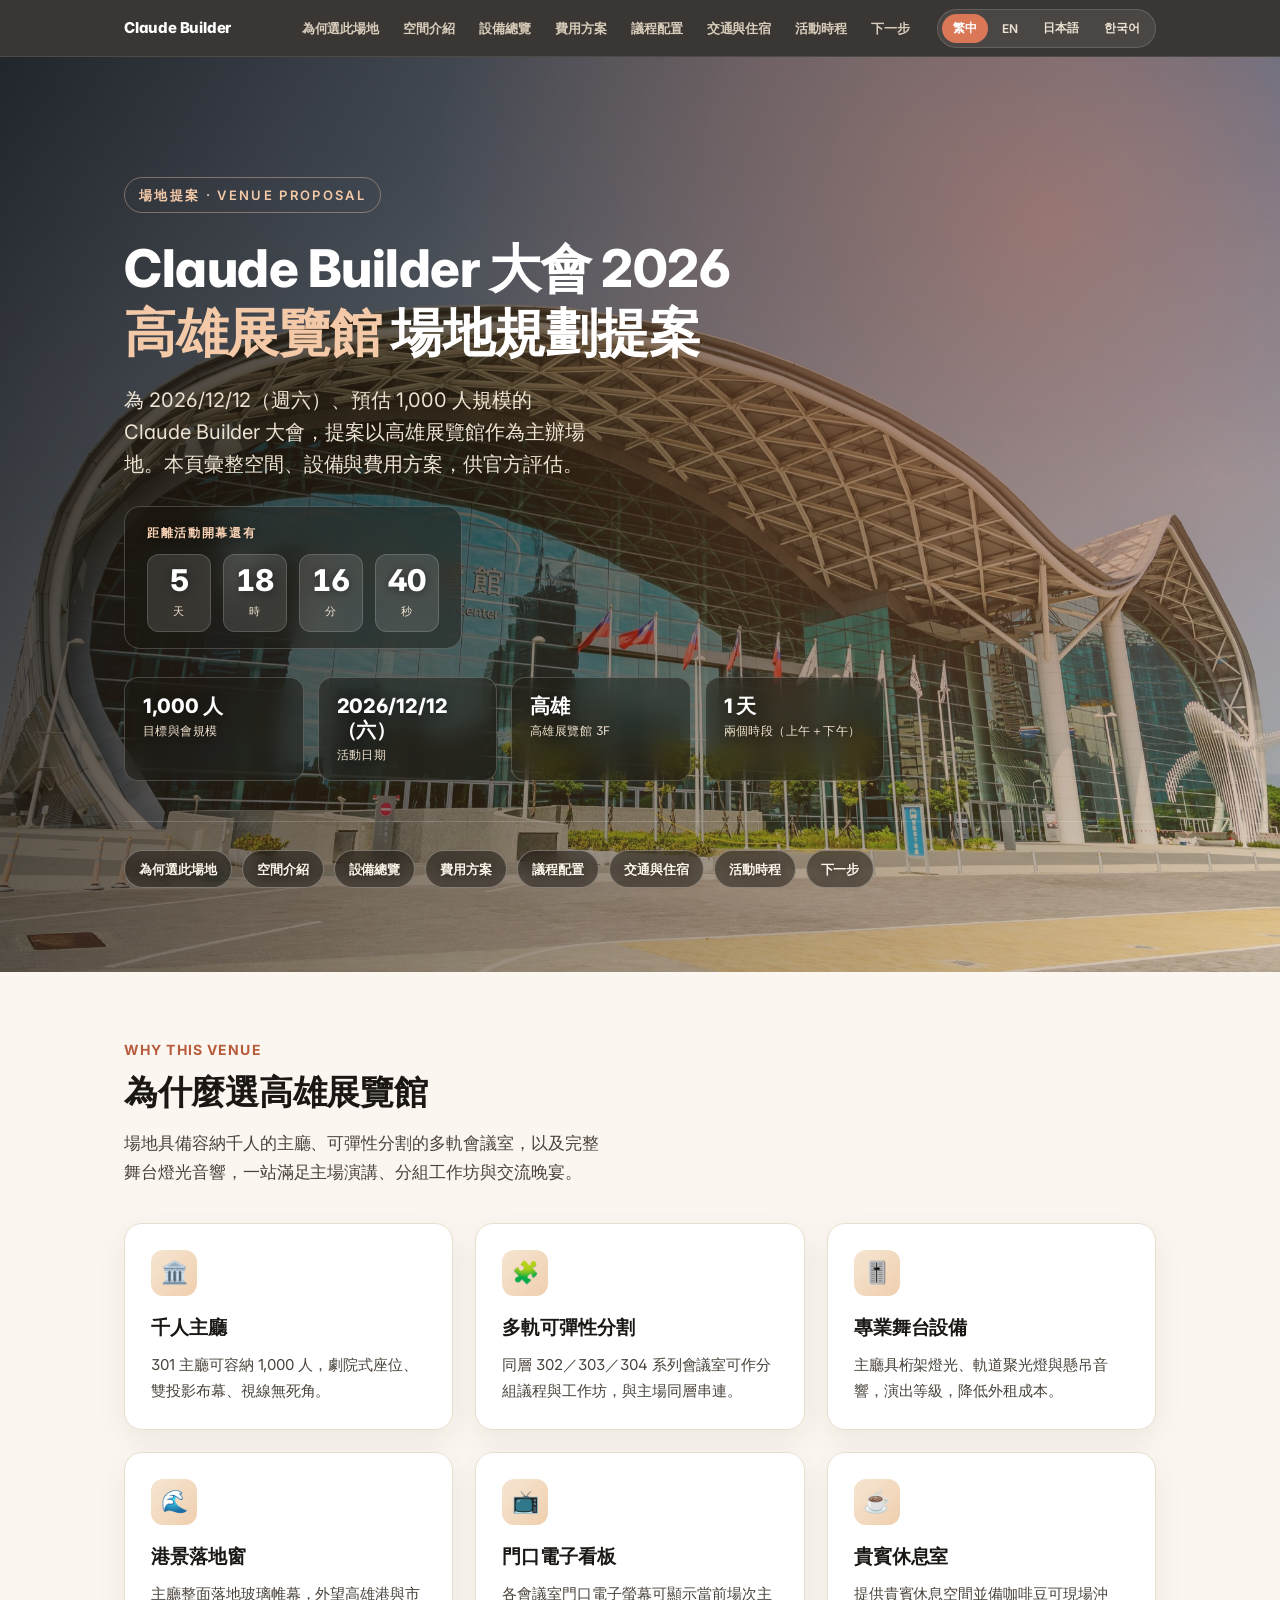
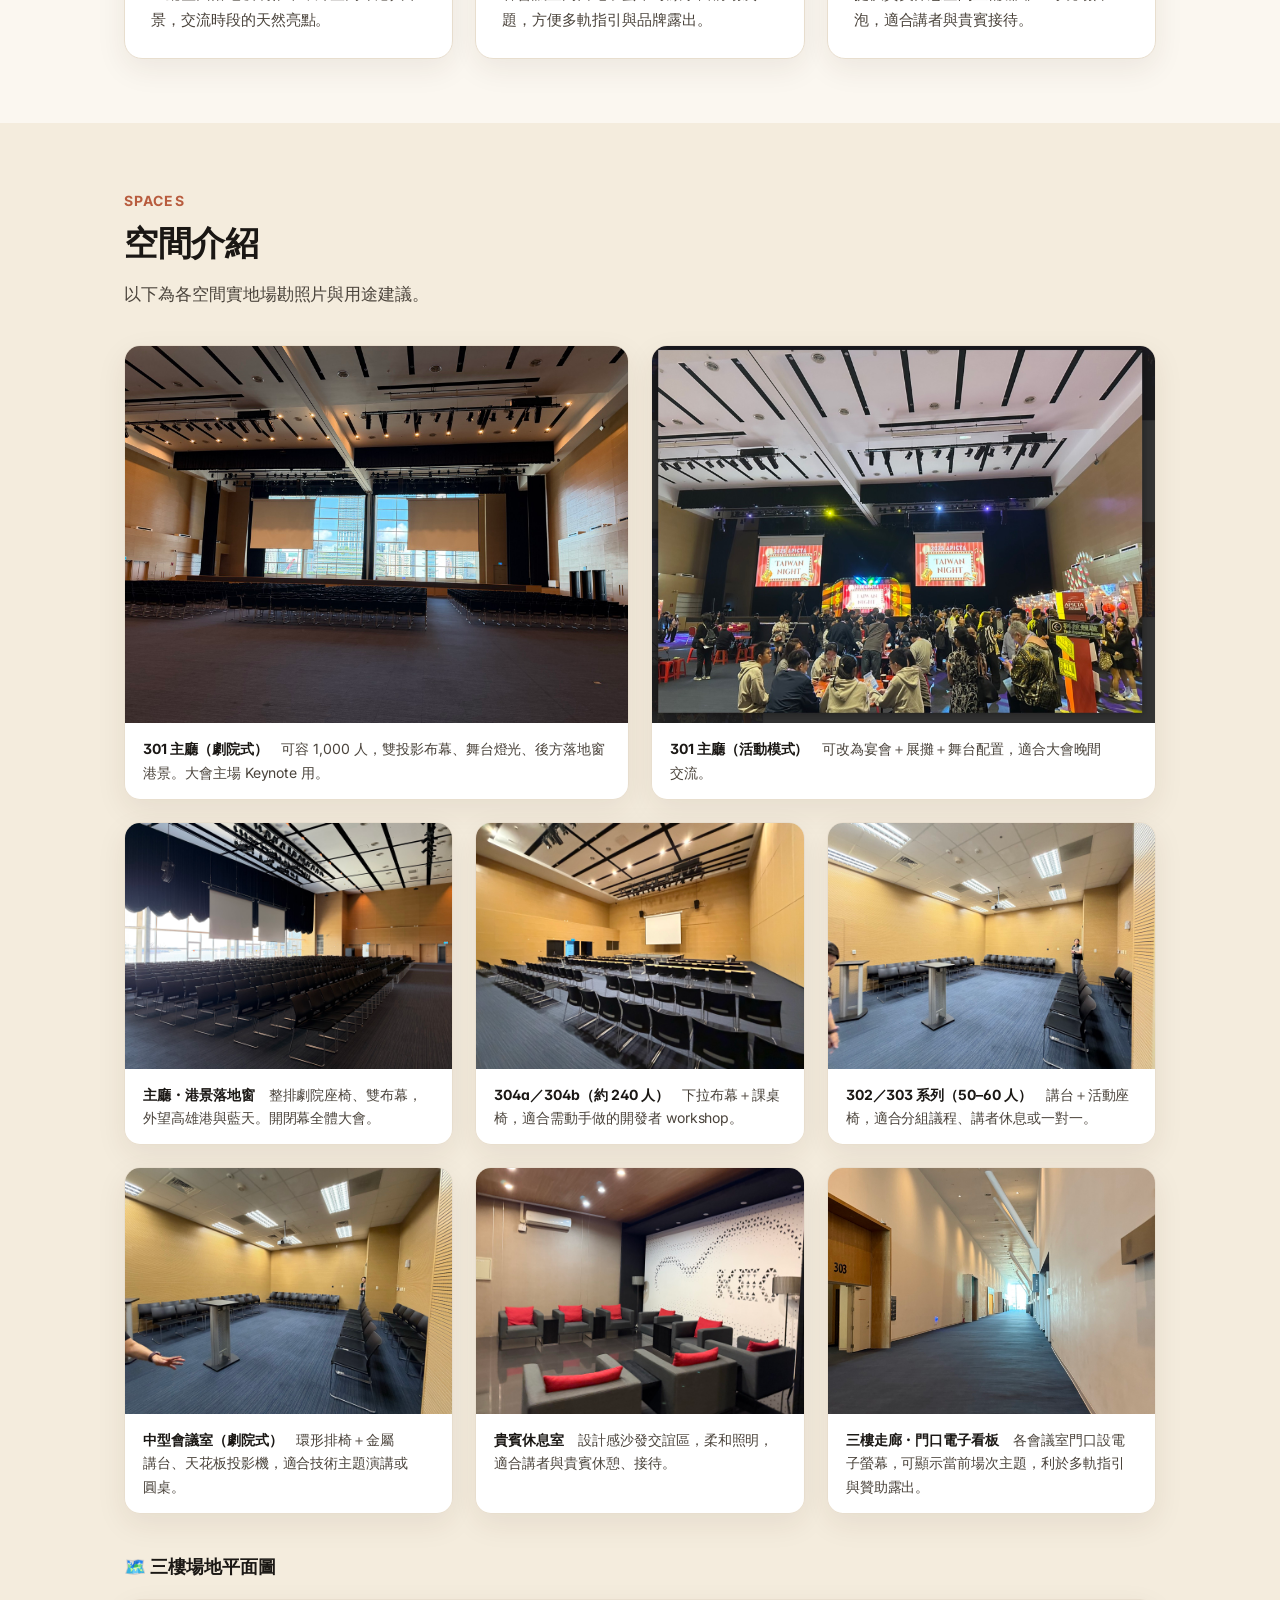
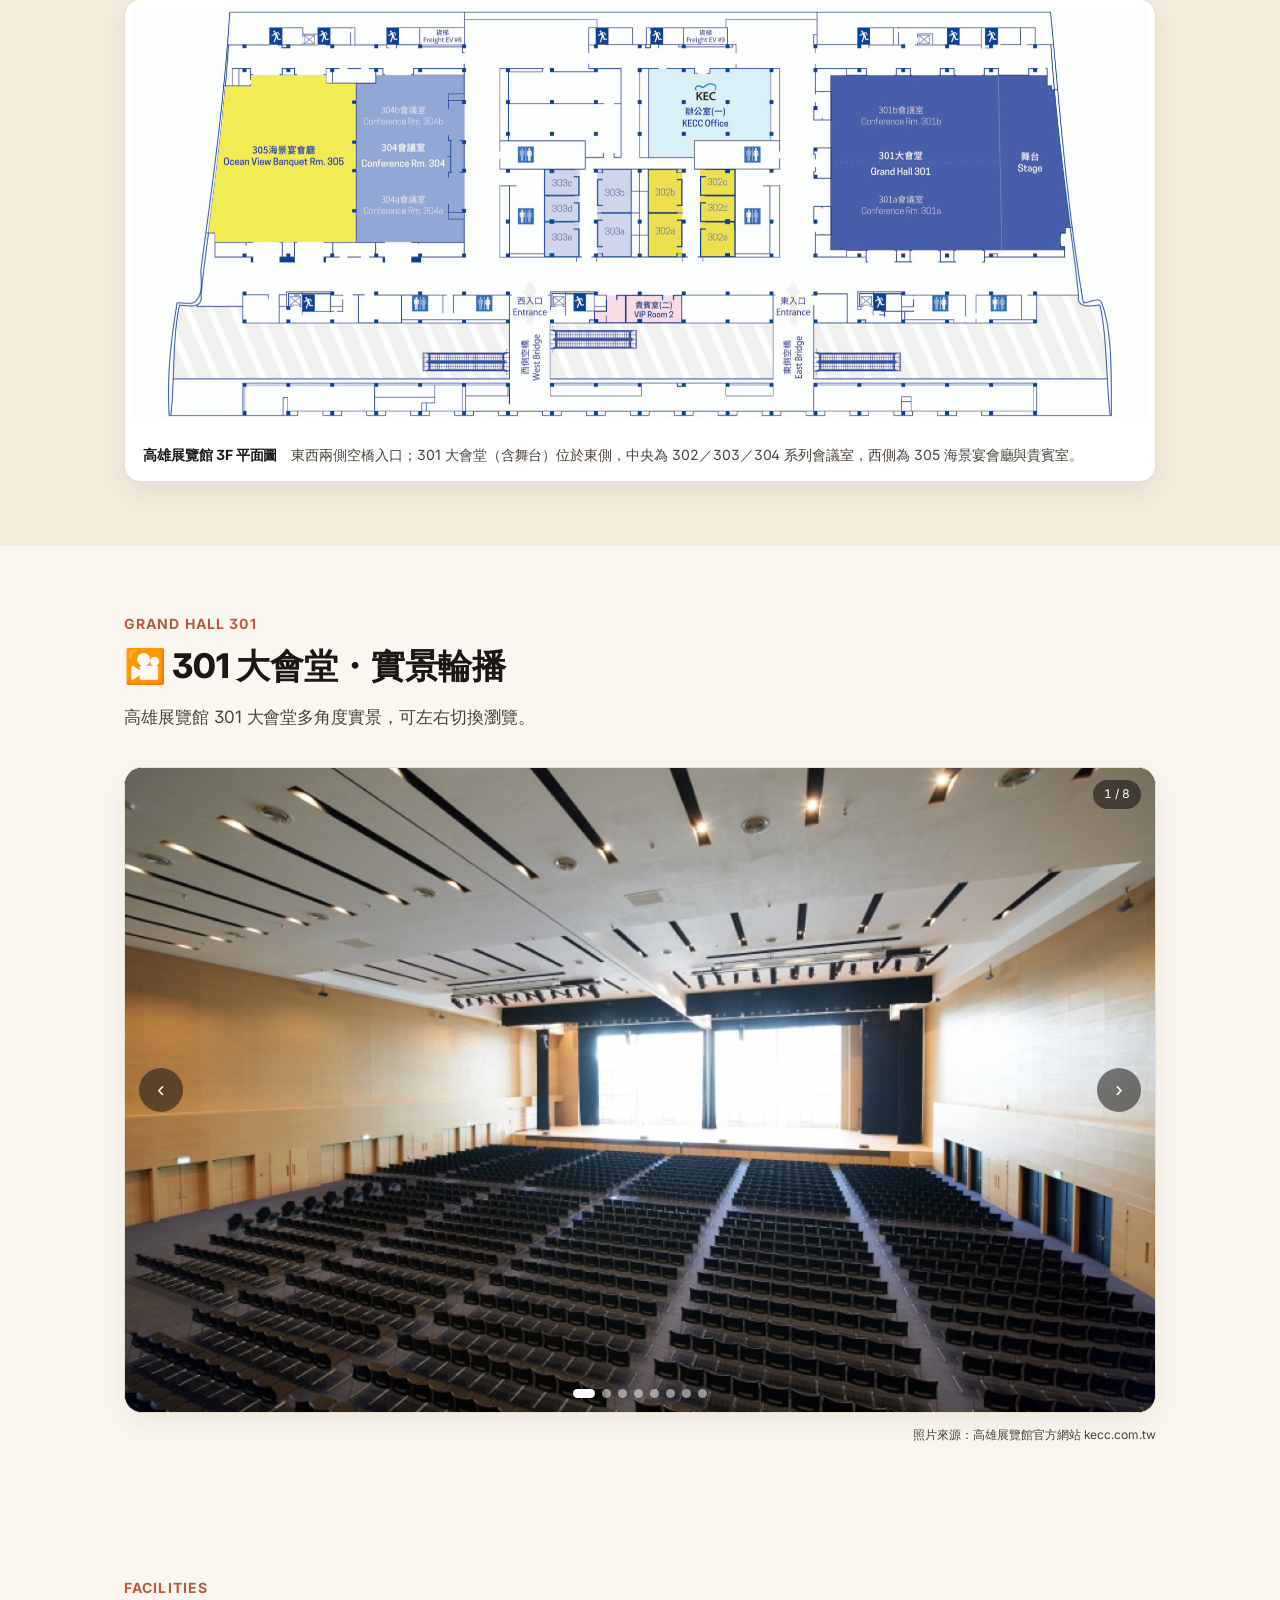
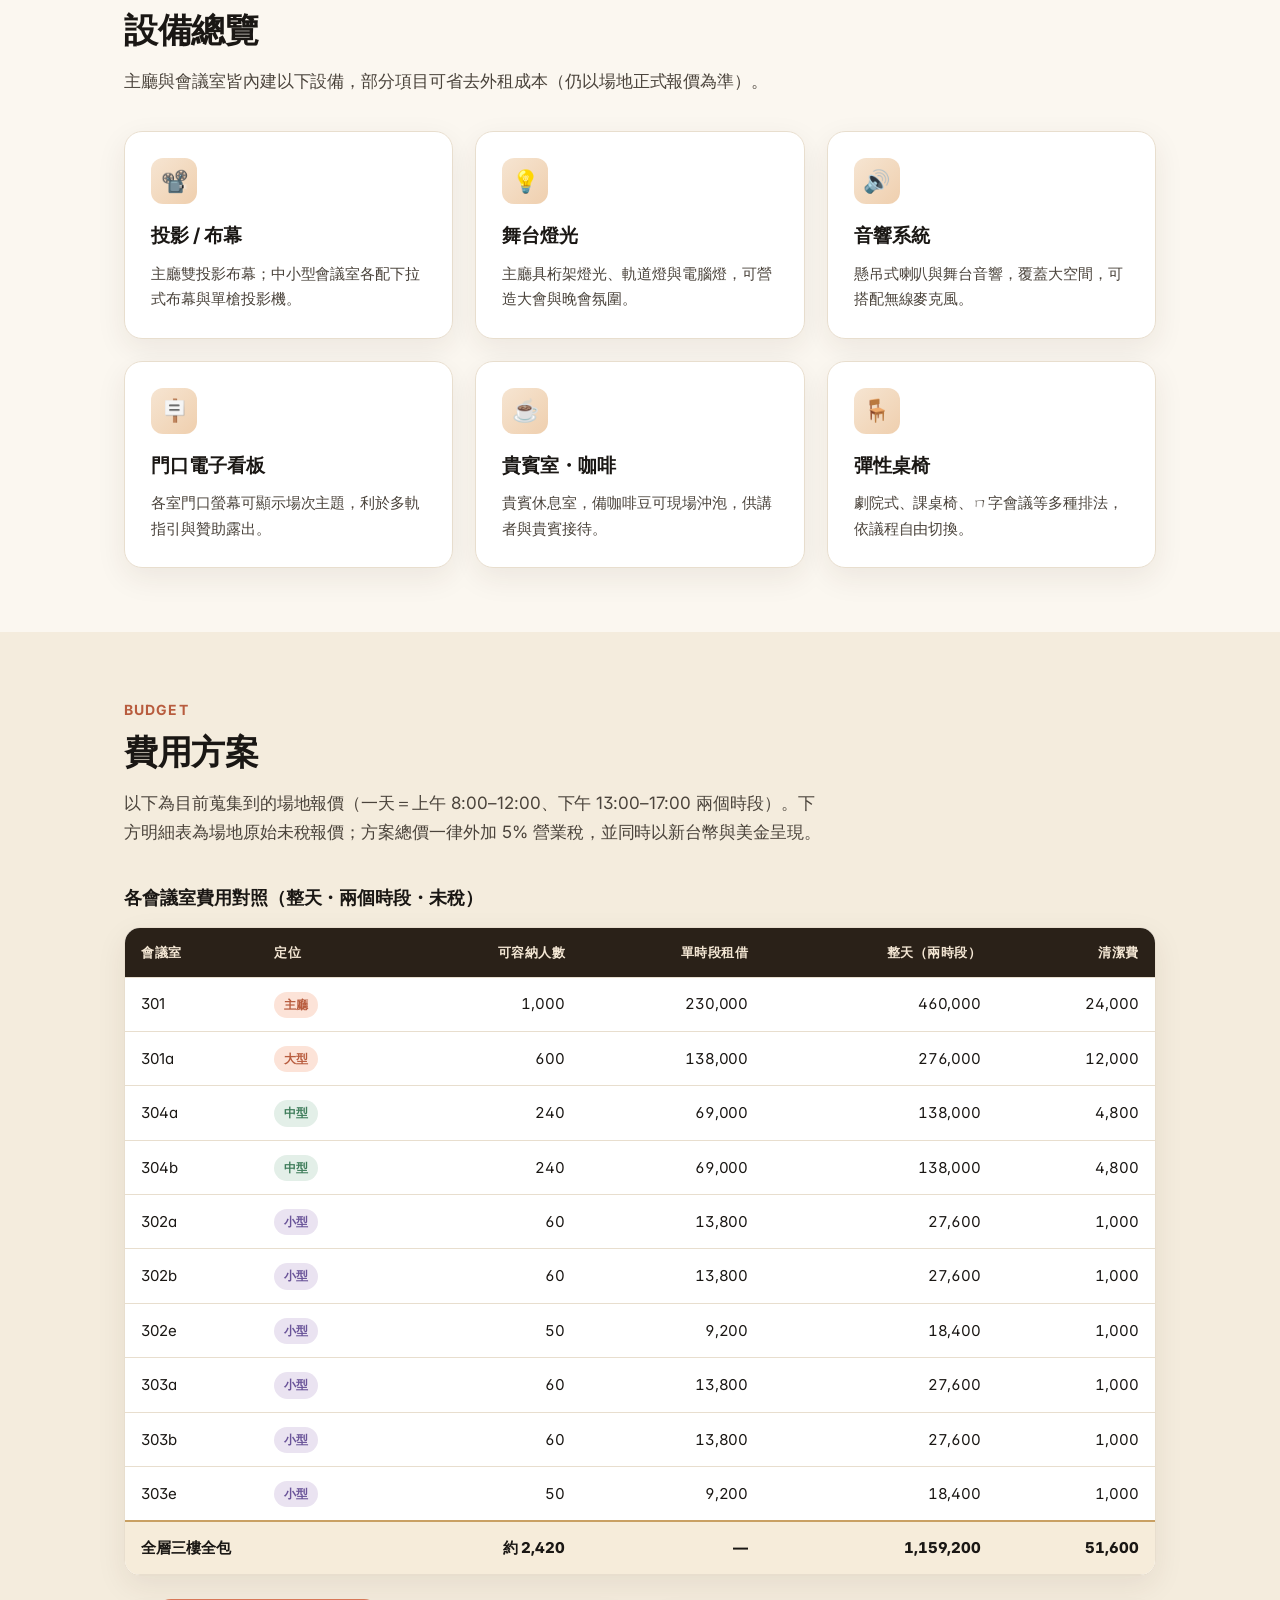
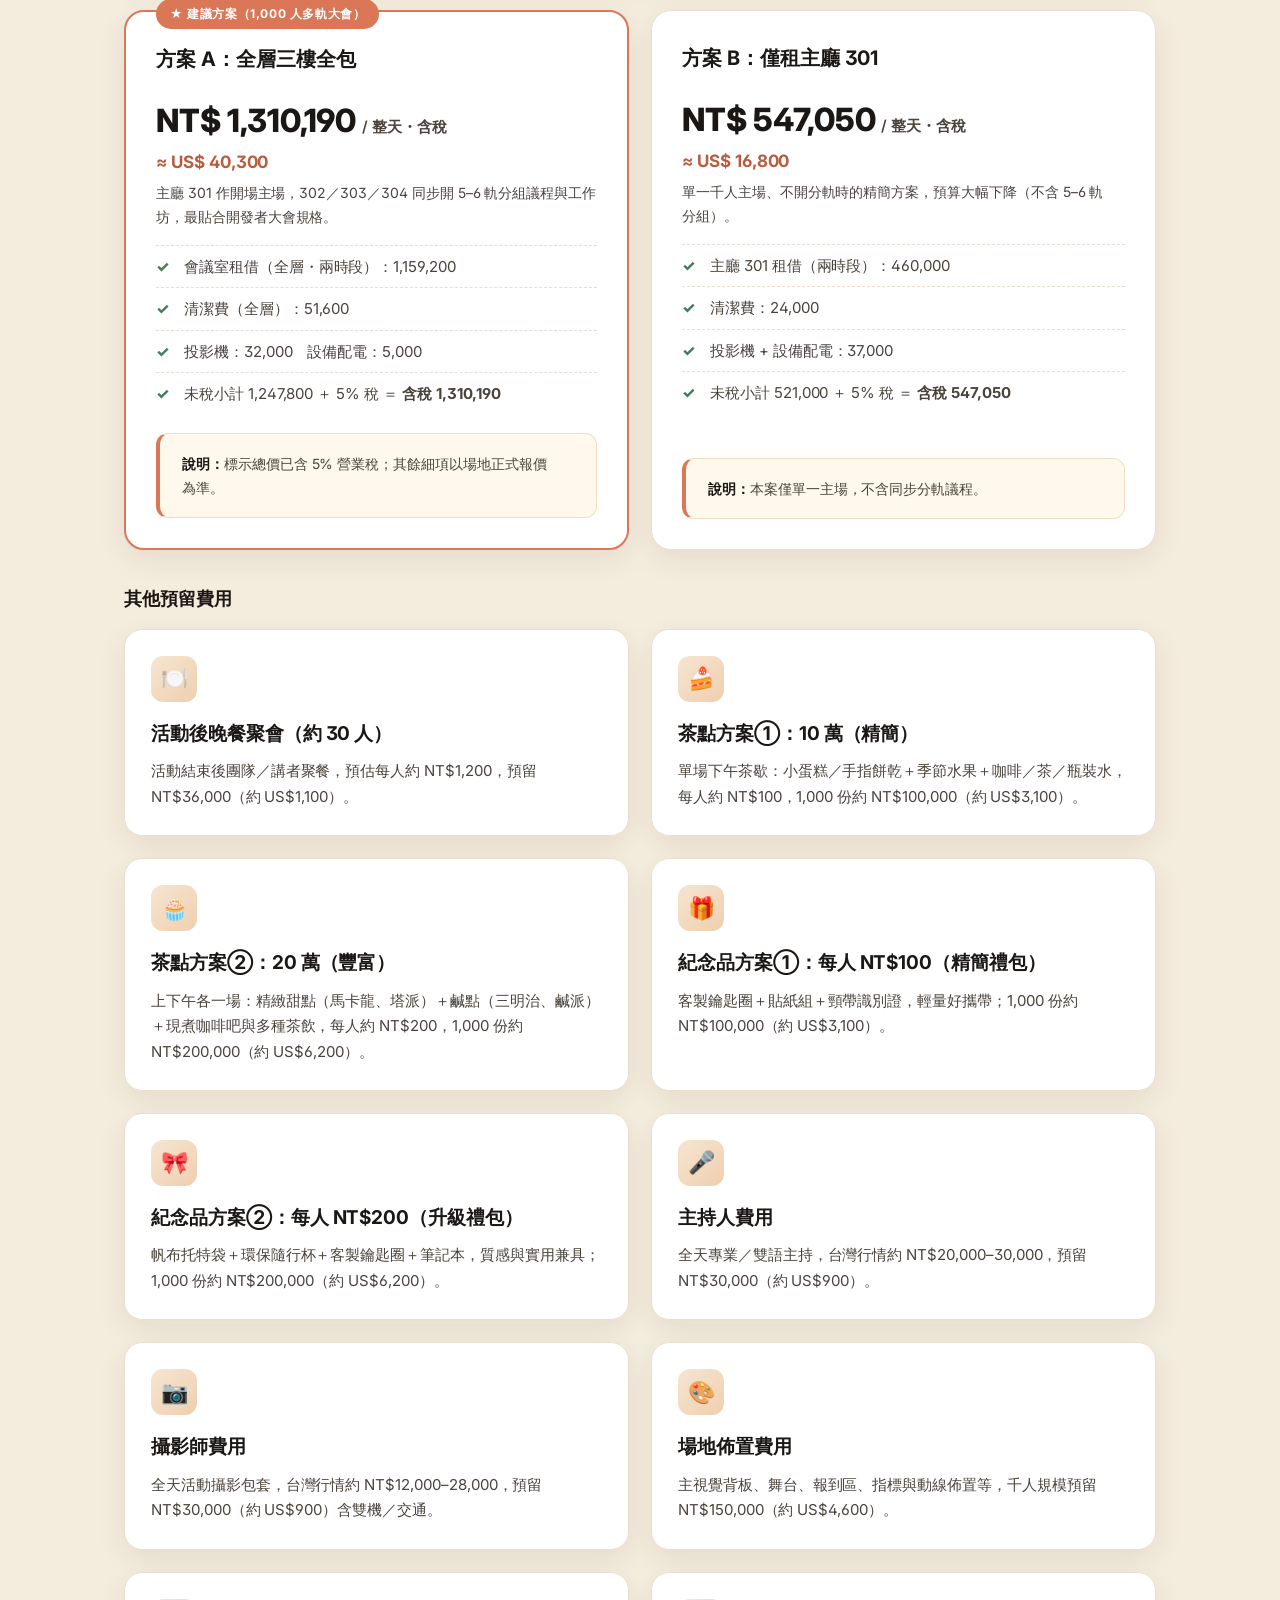
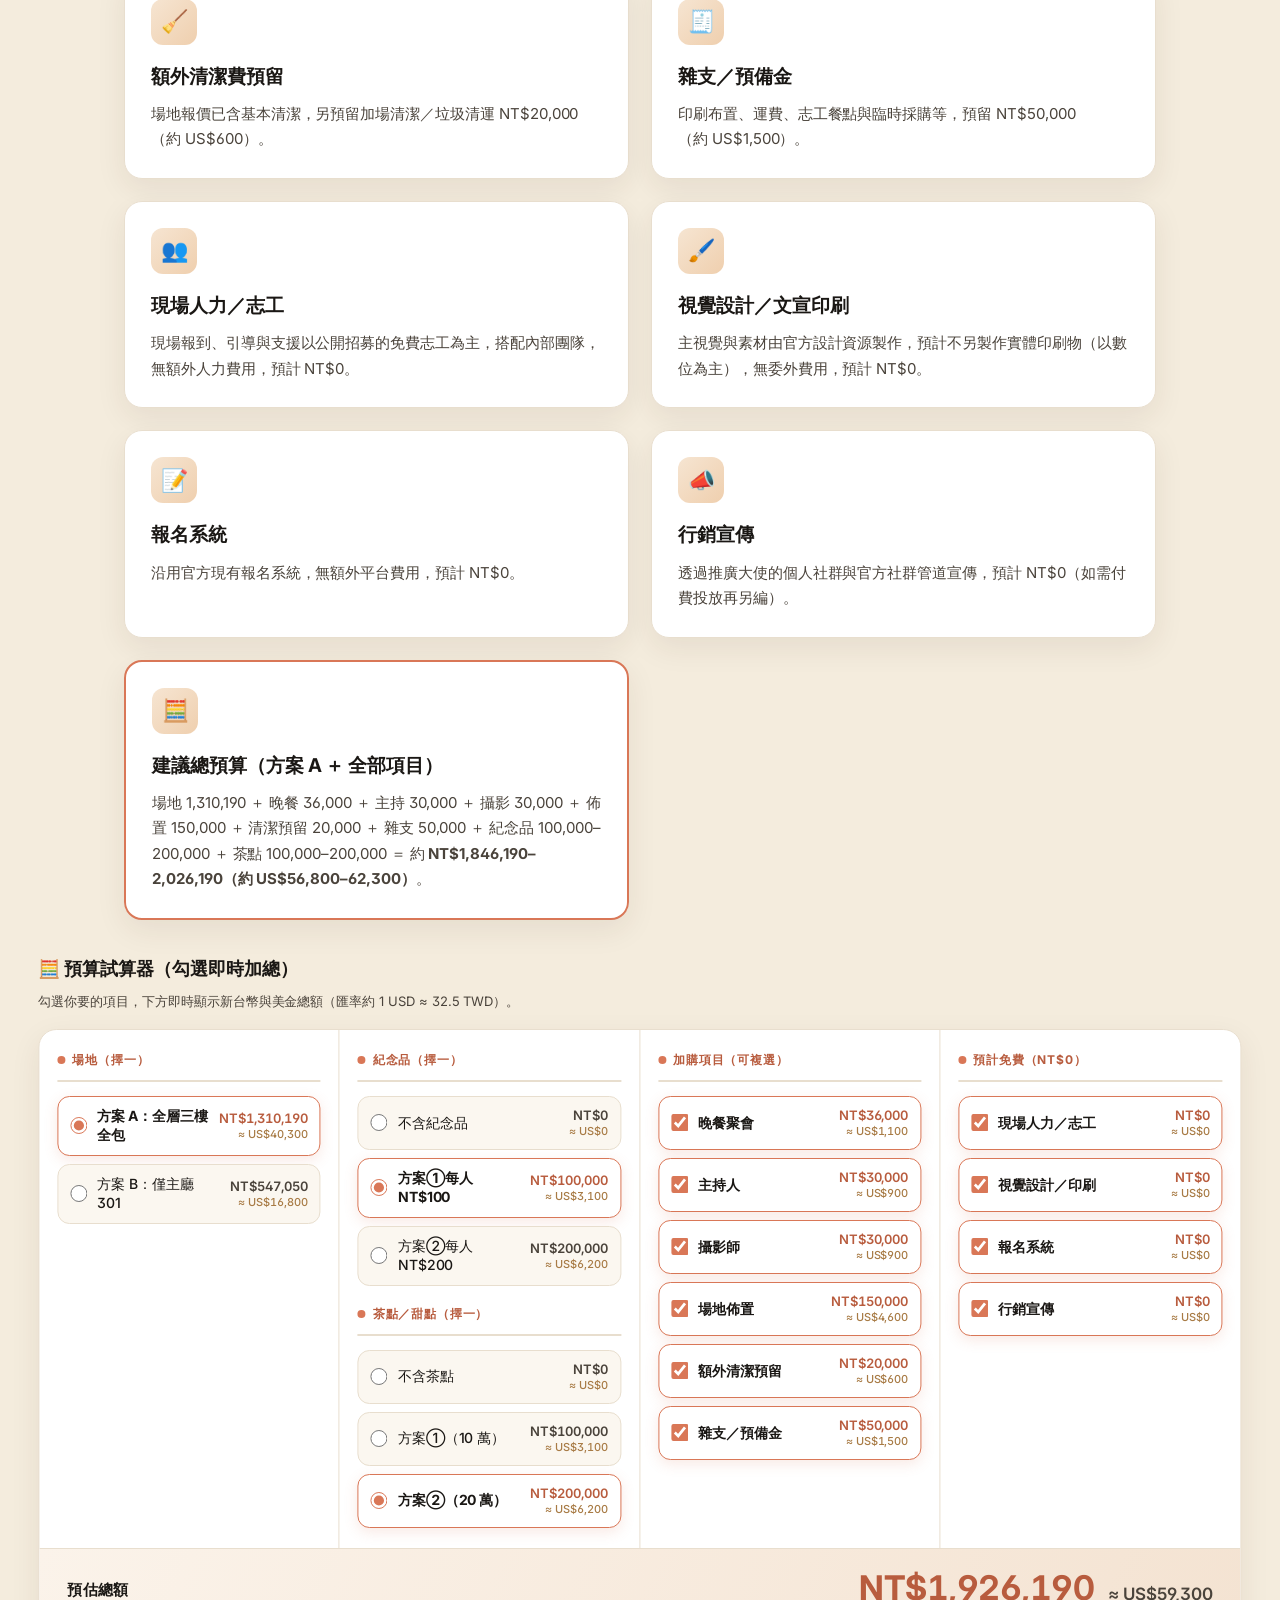
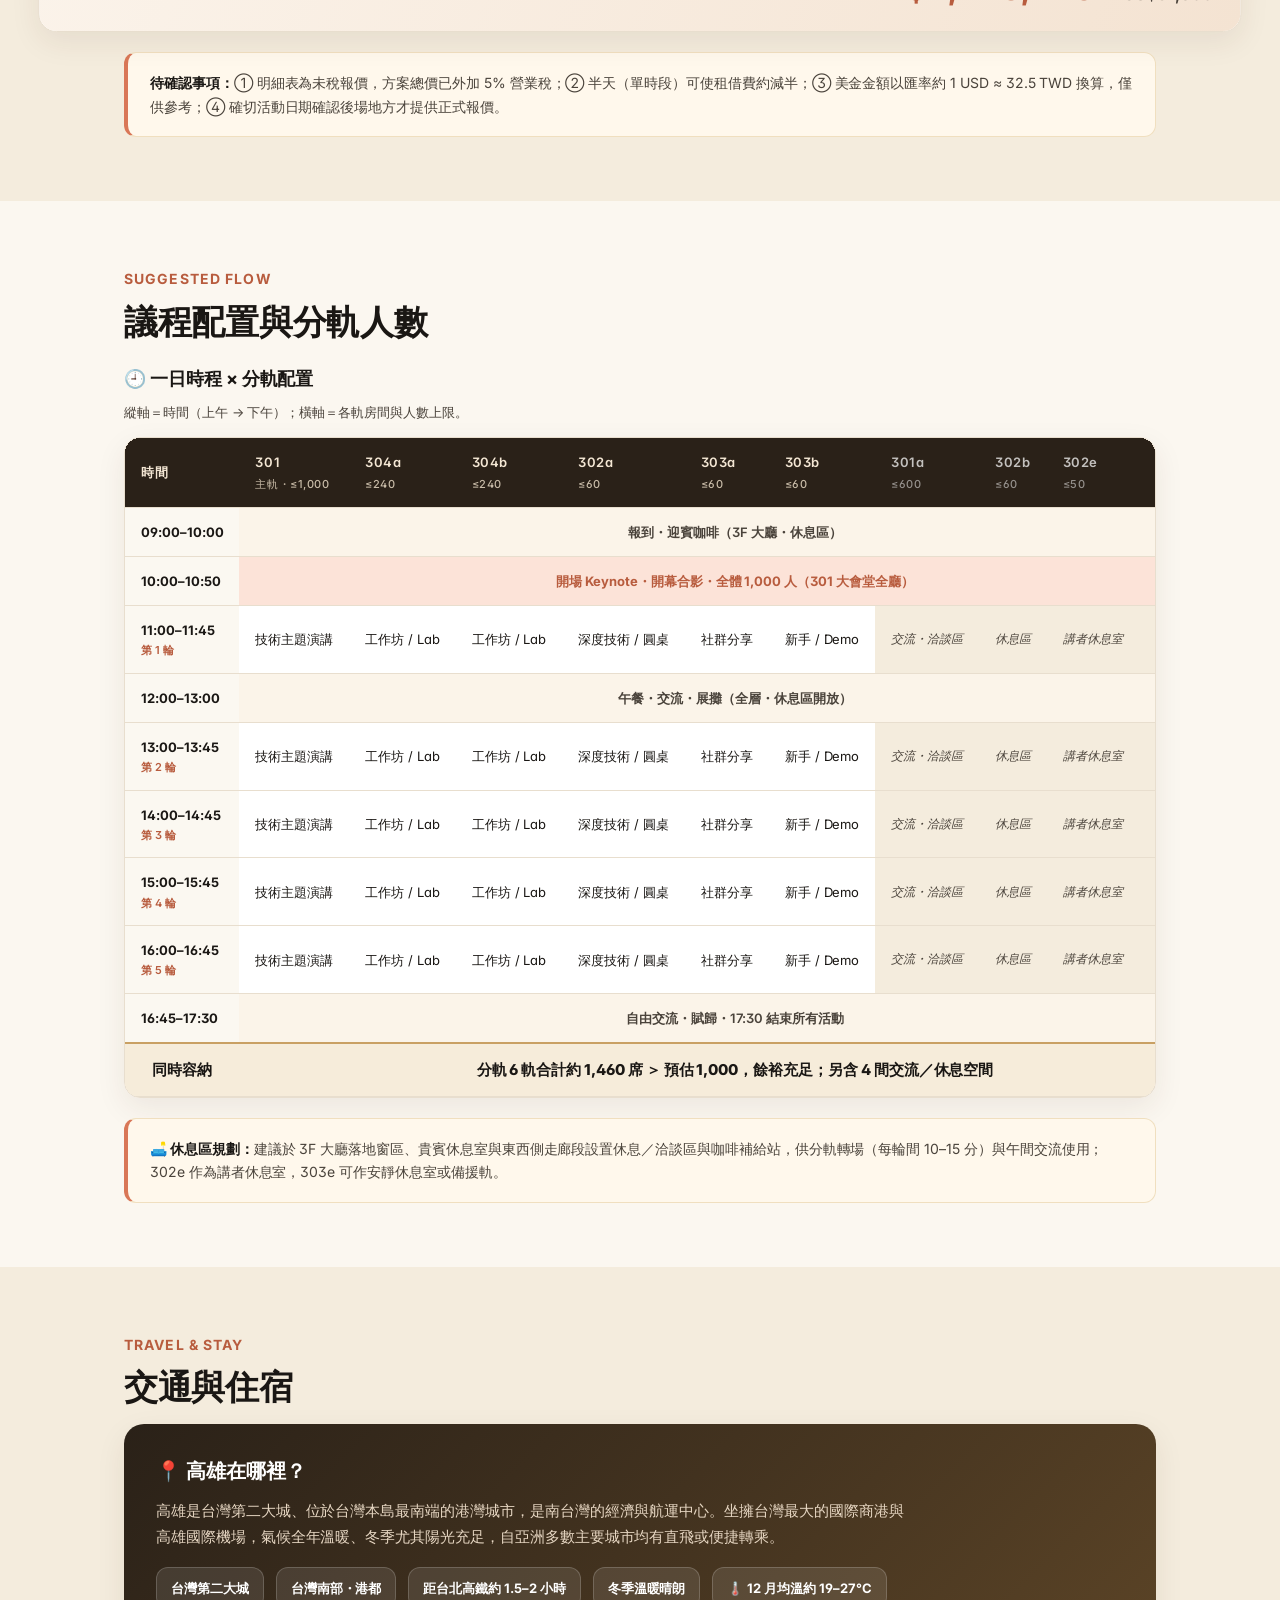
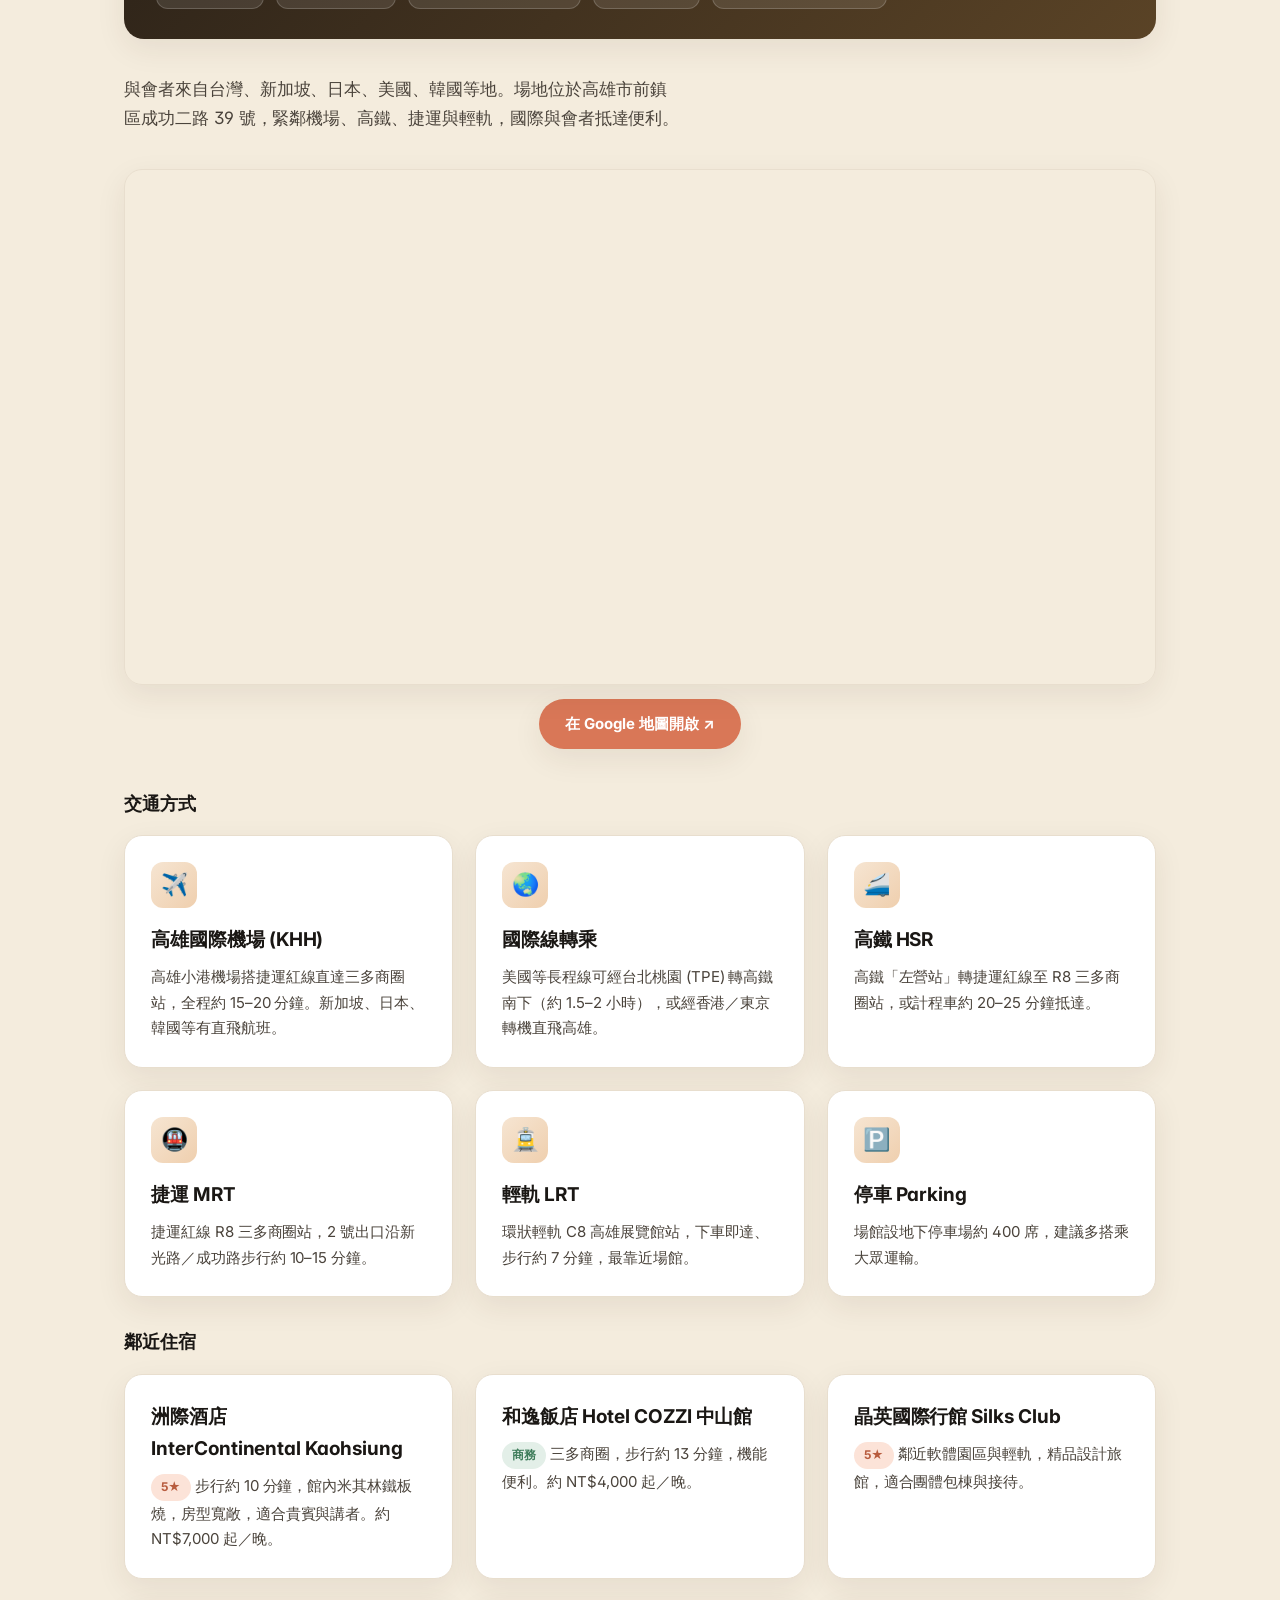
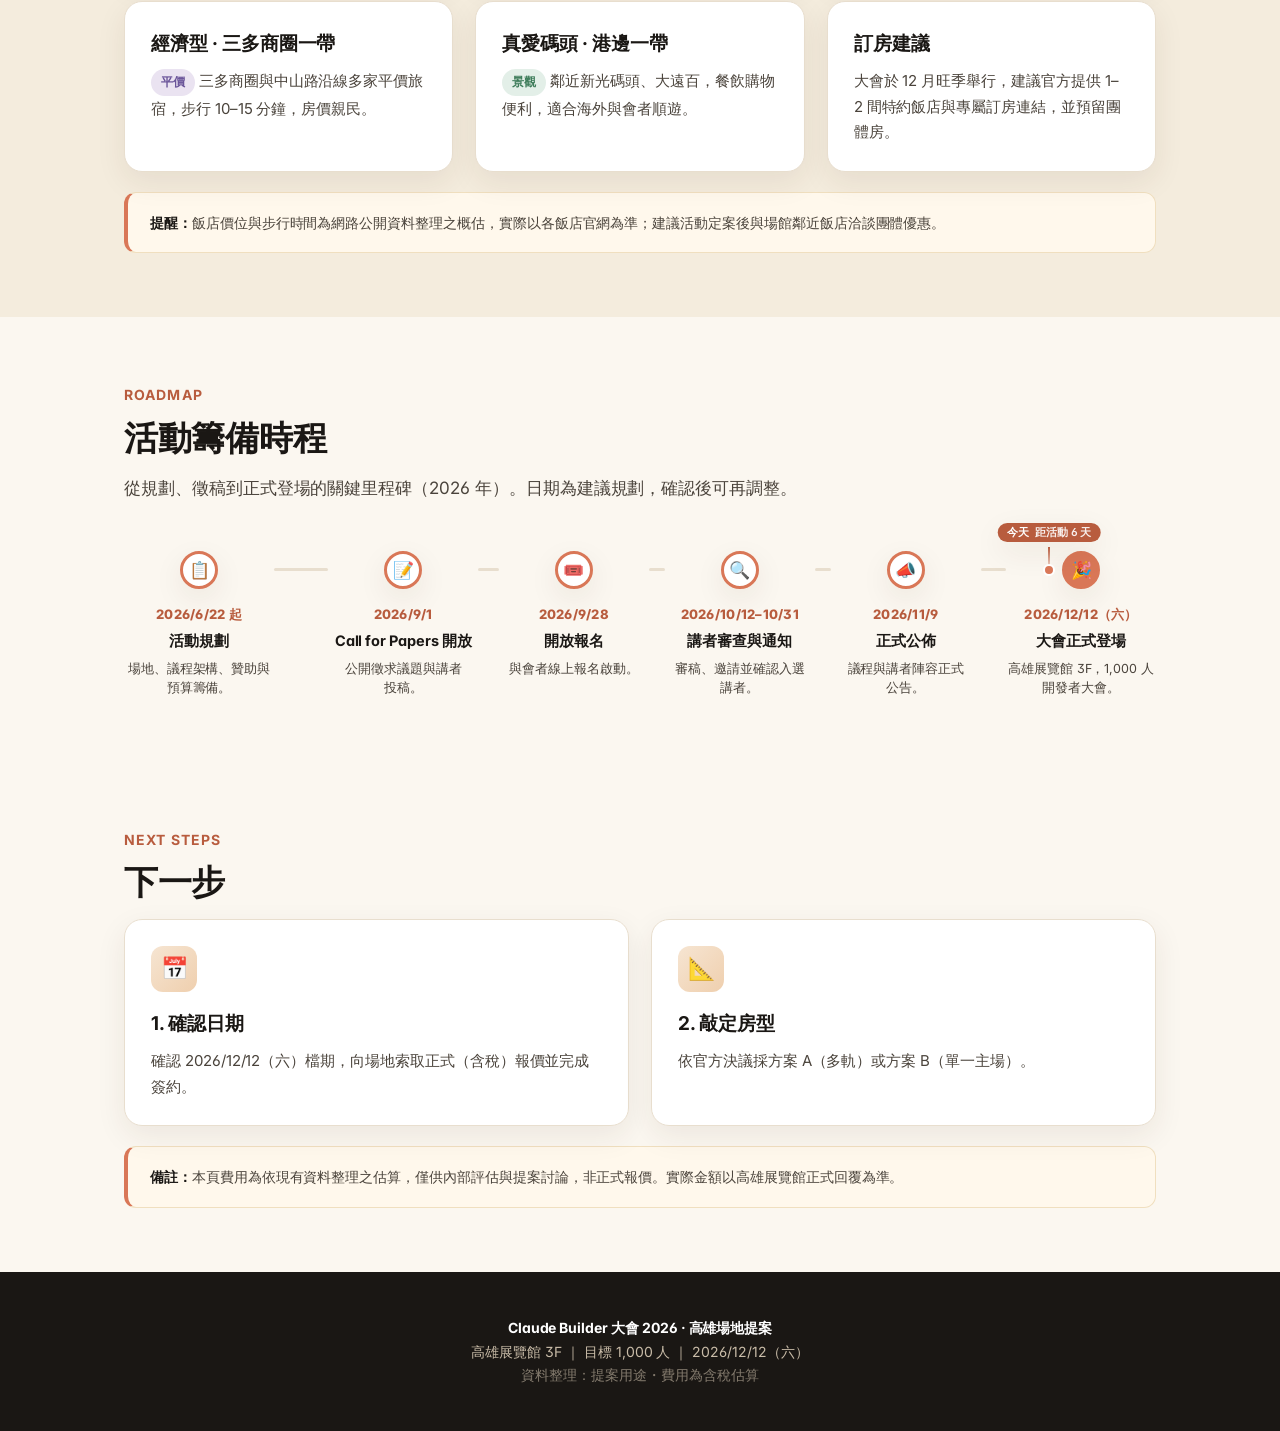
==== index.html @ 55e47233 "Merge branch 'worktree-font-and-contrast' # Conflicts: #	css/styles.css #	index.html" ====
<!DOCTYPE html>
<html lang="zh-Hant">
<head>
<meta charset="UTF-8">
<meta name="viewport" content="width=device-width, initial-scale=1.0, viewport-fit=cover">
<meta name="theme-color" content="#0f0f0f">
<title>Claude Builder 大會 2026 · 高雄展覽館 場地提案</title>
<meta name="description" content="Claude Builder 大會 2026 高雄展覽館場地規劃提案：空間、設備、費用方案、議程與交通住宿。">
<link rel="preconnect" href="https://fonts.googleapis.com">
<link rel="preconnect" href="https://fonts.gstatic.com" crossorigin>
<link rel="stylesheet" href="https://fonts.googleapis.com/css2?family=Inter:wght@400;500;600;700;800&display=swap">
<link rel="icon" type="image/x-icon" href="images/claude-favicon.ico">
<link rel="icon" type="image/png" href="images/claude-icon.png">
<link rel="apple-touch-icon" href="images/claude-icon.png">
<link rel="stylesheet" href="css/styles.css">
</head>
<body>

<nav class="topnav" id="top">
  <div class="wrap topnav-inner">
    <a class="brand" href="#top">Claude Builder</a>
    <div class="navlinks" id="navlinks">
      <a href="#why" data-i18n="toc1">為何選此場地</a>
      <a href="#spaces" data-i18n="toc2">空間介紹</a>
      <a href="#facility" data-i18n="toc3">設備總覽</a>
      <a href="#cost" data-i18n="toc4">費用方案</a>
      <a href="#agenda" data-i18n="toc5">議程配置</a>
      <a href="#travel" data-i18n="toc6">交通與住宿</a>
      <a href="#timeline" data-i18n="toc_tl">活動時程</a>
      <a href="#next" data-i18n="toc7">下一步</a>
    </div>
    <div class="langbar">
      <button class="langbtn" data-l="zh" onclick="setLang('zh')"><span class="lg-full">繁中</span><span class="lg-mini">繁</span></button>
      <button class="langbtn" data-l="en" onclick="setLang('en')"><span class="lg-full">EN</span><span class="lg-mini">EN</span></button>
      <button class="langbtn" data-l="ja" onclick="setLang('ja')"><span class="lg-full">日本語</span><span class="lg-mini">日</span></button>
      <button class="langbtn" data-l="ko" onclick="setLang('ko')"><span class="lg-full">한국어</span><span class="lg-mini">한</span></button>
    </div>
    <button class="navtoggle" id="navToggle" aria-label="開啟選單" aria-controls="navlinks" aria-expanded="false">
      <span></span><span></span><span></span>
    </button>
  </div>
</nav>

<!-- HERO -->
<header class="hero">
  <div class="hero-bg"></div>
  <div class="wrap">
    <span class="eyebrow" data-i18n="eyebrow">場地提案 · Venue Proposal</span>
    <h1 data-i18n-html="h1">Claude Builder 大會 2026<br><span>高雄展覽館</span> 場地規劃提案</h1>
    <p class="lead" data-i18n="lead">為 2026/12/12（週六）、預估 1,000 人規模的 Claude Builder 大會，提案以高雄展覽館作為主辦場地。</p>
    <div class="countdown" id="countdown" aria-live="polite">
      <span class="cd-label" data-i18n="cd_label">距離活動開幕還有</span>
      <div class="cd-units">
        <div class="cd-unit"><b id="cdD">--</b><small data-i18n="cd_d">天</small></div>
        <div class="cd-unit"><b id="cdH">--</b><small data-i18n="cd_h">時</small></div>
        <div class="cd-unit"><b id="cdM">--</b><small data-i18n="cd_m">分</small></div>
        <div class="cd-unit"><b id="cdS">--</b><small data-i18n="cd_s">秒</small></div>
      </div>
    </div>
    <div class="facts">
      <div class="fact"><b data-i18n="f1v">1,000 人</b><small data-i18n="f1l">目標與會規模</small></div>
      <div class="fact"><b data-i18n="f2v">2026/12/12（六）</b><small data-i18n="f2l">活動日期</small></div>
      <div class="fact"><b data-i18n="f3v">高雄</b><small data-i18n="f3l">高雄展覽館 3F</small></div>
      <div class="fact"><b data-i18n="f4v">1 天</b><small data-i18n="f4l">兩個時段（上午＋下午）</small></div>
    </div>
    <nav class="toc">
      <a href="#why" data-i18n="toc1">為何選此場地</a>
      <a href="#spaces" data-i18n="toc2">空間介紹</a>
      <a href="#facility" data-i18n="toc3">設備總覽</a>
      <a href="#cost" data-i18n="toc4">費用方案</a>
      <a href="#agenda" data-i18n="toc5">議程配置</a>
      <a href="#travel" data-i18n="toc6">交通與住宿</a>
      <a href="#timeline" data-i18n="toc_tl">活動時程</a>
      <a href="#next" data-i18n="toc7">下一步</a>
    </nav>
  </div>
</header>

<!-- WHY -->
<section id="why">
  <div class="wrap">
    <span class="sec-tag" data-i18n="why_tag">Why this venue</span>
    <h2 data-i18n="why_h2">為什麼選高雄展覽館</h2>
    <p class="sec-intro" data-i18n="why_intro">場地具備容納千人的主廳、可彈性分割的多軌會議室，以及完整舞台燈光音響，一站滿足主場演講、分組工作坊與交流晚宴。</p>
    <div class="grid g3">
      <div class="card"><div class="ico">🏛️</div><h3 data-i18n="why_c1t">千人主廳</h3><p data-i18n="why_c1d">301 主廳可容納 1,000 人，劇院式座位、雙投影布幕、視線無死角。</p></div>
      <div class="card"><div class="ico">🧩</div><h3 data-i18n="why_c2t">多軌可彈性分割</h3><p data-i18n="why_c2d">同層 302／303／304 系列會議室可作分組議程與工作坊，與主場同層串連。</p></div>
      <div class="card"><div class="ico">🎚️</div><h3 data-i18n="why_c3t">專業舞台設備</h3><p data-i18n="why_c3d">主廳具桁架燈光、軌道聚光燈與懸吊音響，演出等級，降低外租成本。</p></div>
      <div class="card"><div class="ico">🌊</div><h3 data-i18n="why_c4t">港景落地窗</h3><p data-i18n="why_c4d">主廳整面落地玻璃帷幕，外望高雄港與市景，交流時段的天然亮點。</p></div>
      <div class="card"><div class="ico">📺</div><h3 data-i18n="why_c5t">門口電子看板</h3><p data-i18n="why_c5d">各會議室門口電子螢幕可顯示當前場次主題，方便多軌指引與品牌露出。</p></div>
      <div class="card"><div class="ico">☕</div><h3 data-i18n="why_c6t">貴賓休息室</h3><p data-i18n="why_c6d">提供貴賓休息空間並備咖啡豆可現場沖泡，適合講者與貴賓接待。</p></div>
    </div>
  </div>
</section>

<!-- SPACES -->
<section id="spaces" style="background:#F4ECDD">
  <div class="wrap">
    <span class="sec-tag" data-i18n="sp_tag">Spaces</span>
    <h2 data-i18n="sp_h2">空間介紹</h2>
    <p class="sec-intro" data-i18n="sp_intro">以下為各空間實地場勘照片與用途建議。</p>

    <div class="grid g2" style="margin-bottom:22px">
      <figure>
        <img class="ph" src="images/01-main-hall-theater.jpg" alt="301" onerror="this.style.display='none';this.nextElementSibling.style.display='flex'">
        <div class="photo-slot"><span class="pin">📷</span><b data-i18n="sp_ph1">主廳 301・劇院式</b><code>images/01-main-hall-theater.jpg</code></div>
        <figcaption data-i18n-html="sp_cap1"><b>301 主廳（劇院式）</b>　可容 1,000 人，雙投影布幕、舞台燈光、後方落地窗港景。大會主場 Keynote 用。</figcaption>
      </figure>
      <figure>
        <img class="ph" src="images/02-main-hall-event.jpg" alt="301 event" onerror="this.style.display='none';this.nextElementSibling.style.display='flex'">
        <div class="photo-slot"><span class="pin">📷</span><b data-i18n="sp_ph2">主廳 301・活動實況</b><code>images/02-main-hall-event.jpg</code></div>
        <figcaption data-i18n-html="sp_cap2"><b>301 主廳（活動模式）</b>　可改為宴會＋展攤＋舞台配置，適合大會晚間交流。</figcaption>
      </figure>
    </div>

    <div class="grid g3" style="margin-bottom:22px">
      <figure>
        <img class="ph" src="images/03-hall-harbor-view.jpg" alt="harbor" onerror="this.style.display='none';this.nextElementSibling.style.display='flex'">
        <div class="photo-slot"><span class="pin">📷</span><b data-i18n="sp_ph3">大廳・港景落地窗</b><code>images/03-hall-harbor-view.jpg</code></div>
        <figcaption data-i18n-html="sp_cap3"><b>主廳・港景落地窗</b>　整排劇院座椅、雙布幕，外望高雄港與藍天。開閉幕全體大會。</figcaption>
      </figure>
      <figure>
        <img class="ph" src="images/04-medium-room.jpg" alt="medium" onerror="this.style.display='none';this.nextElementSibling.style.display='flex'">
        <div class="photo-slot"><span class="pin">📷</span><b data-i18n="sp_ph4">中型會議室・課桌椅</b><code>images/04-medium-room.jpg</code></div>
        <figcaption data-i18n-html="sp_cap4"><b>304a／304b（約 240 人）</b>　下拉布幕＋課桌椅，適合需動手做的開發者 workshop。</figcaption>
      </figure>
      <figure>
        <img class="ph" src="images/05-small-room.jpg" alt="small" onerror="this.style.display='none';this.nextElementSibling.style.display='flex'">
        <div class="photo-slot"><span class="pin">📷</span><b data-i18n="sp_ph5">小型會議室・分組</b><code>images/05-small-room.jpg</code></div>
        <figcaption data-i18n-html="sp_cap5"><b>302／303 系列（50–60 人）</b>　講台＋活動座椅，適合分組議程、講者休息或一對一。</figcaption>
      </figure>
    </div>

    <div class="grid g3">
      <figure>
        <img class="ph" src="images/08-meeting-room.jpg" alt="meeting room" onerror="this.style.display='none';this.nextElementSibling.style.display='flex'">
        <div class="photo-slot"><span class="pin">📷</span><b data-i18n="sp_ph8">中型會議室・劇院式</b><code>images/08-meeting-room.jpg</code></div>
        <figcaption data-i18n-html="sp_cap8"><b>中型會議室（劇院式）</b>　環形排椅＋金屬講台、天花板投影機，適合技術主題演講或圓桌。</figcaption>
      </figure>
      <figure>
        <img class="ph" src="images/06-vip-lounge.jpg" alt="vip lounge" onerror="this.style.display='none';this.nextElementSibling.style.display='flex'">
        <div class="photo-slot"><span class="pin">📷</span><b data-i18n="sp_ph7">貴賓休息室</b><code>images/06-vip-lounge.jpg</code></div>
        <figcaption data-i18n-html="sp_cap7"><b>貴賓休息室</b>　設計感沙發交誼區，柔和照明，適合講者與貴賓休憩、接待。</figcaption>
      </figure>
      <figure>
        <img class="ph" src="images/07-corridor-signage.jpg" alt="corridor signage" onerror="this.style.display='none';this.nextElementSibling.style.display='flex'">
        <div class="photo-slot"><span class="pin">📷</span><b data-i18n="sp_ph6">走廊・門口電子看板</b><code>images/07-corridor-signage.jpg</code></div>
        <figcaption data-i18n-html="sp_cap6"><b>三樓走廊・門口電子看板</b>　各會議室門口設電子螢幕，可顯示當前場次主題，利於多軌指引與贊助露出。</figcaption>
      </figure>
    </div>

    <h3 style="margin:38px 0 16px;font-size:18px" data-i18n="fp_h">🗺️ 三樓場地平面圖</h3>
    <figure>
      <img class="ph" src="images/floor-plan.jpg" alt="3F floor plan" style="aspect-ratio:auto;background:#fff;padding:8px" onerror="this.style.display='none';this.nextElementSibling.style.display='flex'">
      <div class="photo-slot"><span class="pin">🗺️</span><b data-i18n="sp_fp">三樓平面圖（301 大會堂・302/303/304 會議室・305 海景宴會廳・貴賓室）</b><code>images/floor-plan.jpg</code></div>
      <figcaption data-i18n-html="fp_cap"><b>高雄展覽館 3F 平面圖</b>　東西兩側空橋入口；301 大會堂（含舞台）位於東側，中央為 302／303／304 系列會議室，西側為 305 海景宴會廳與貴賓室。</figcaption>
    </figure>
  </div>
</section>

<!-- HALL CAROUSEL -->
<section id="hall">
  <div class="wrap">
    <span class="sec-tag">Grand Hall 301</span>
    <h2 data-i18n="hall_h">🎦 301 大會堂・實景輪播</h2>
    <p class="sec-intro" data-i18n="hall_intro">高雄展覽館 301 大會堂多角度實景，可左右切換瀏覽。</p>
    <div class="carousel" id="hallCarousel">
      <div class="carousel-track">
        <div class="carousel-slide"><img src="images/hall-1.jpg" alt="301 大會堂 全景" loading="lazy"></div>
        <div class="carousel-slide"><img src="images/hall-2.jpg" alt="301 大會堂 劇院式" loading="lazy"></div>
        <div class="carousel-slide"><img src="images/hall-3.jpg" alt="301 大會堂" loading="lazy"></div>
        <div class="carousel-slide"><img src="images/hall-4.jpg" alt="301 大會堂" loading="lazy"></div>
        <div class="carousel-slide"><img src="images/hall-5.jpg" alt="301 大會堂" loading="lazy"></div>
        <div class="carousel-slide"><img src="images/hall-6.jpg" alt="301 大會堂" loading="lazy"></div>
        <div class="carousel-slide"><img src="images/hall-7.jpg" alt="301 大會堂" loading="lazy"></div>
        <div class="carousel-slide"><img src="images/hall-8.jpg" alt="301 大會堂" loading="lazy"></div>
      </div>
      <span class="carousel-count" id="hallCount">1 / 8</span>
      <button class="carousel-btn prev" aria-label="上一張">‹</button>
      <button class="carousel-btn next" aria-label="下一張">›</button>
      <div class="carousel-dots"></div>
    </div>
    <p style="font-size:12px;color:var(--ink-soft);margin-top:12px;text-align:right" data-i18n="hall_src">照片來源：高雄展覽館官方網站 kecc.com.tw</p>
  </div>
</section>

<!-- FACILITY -->
<section id="facility">
  <div class="wrap">
    <span class="sec-tag" data-i18n="fa_tag">Facilities</span>
    <h2 data-i18n="fa_h2">設備總覽</h2>
    <p class="sec-intro" data-i18n="fa_intro">主廳與會議室皆內建以下設備，部分項目可省去外租成本（仍以場地正式報價為準）。</p>
    <div class="grid g3">
      <div class="card"><div class="ico">📽️</div><h3 data-i18n="fa_c1t">投影 / 布幕</h3><p data-i18n="fa_c1d">主廳雙投影布幕；中小型會議室各配下拉式布幕與單槍投影機。</p></div>
      <div class="card"><div class="ico">💡</div><h3 data-i18n="fa_c2t">舞台燈光</h3><p data-i18n="fa_c2d">主廳具桁架燈光、軌道燈與電腦燈，可營造大會與晚會氛圍。</p></div>
      <div class="card"><div class="ico">🔊</div><h3 data-i18n="fa_c3t">音響系統</h3><p data-i18n="fa_c3d">懸吊式喇叭與舞台音響，覆蓋大空間，可搭配無線麥克風。</p></div>
      <div class="card"><div class="ico">🪧</div><h3 data-i18n="fa_c4t">門口電子看板</h3><p data-i18n="fa_c4d">各室門口螢幕可顯示場次主題，利於多軌指引與贊助露出。</p></div>
      <div class="card"><div class="ico">☕</div><h3 data-i18n="fa_c5t">貴賓室・咖啡</h3><p data-i18n="fa_c5d">貴賓休息室，備咖啡豆可現場沖泡，供講者與貴賓接待。</p></div>
      <div class="card"><div class="ico">🪑</div><h3 data-i18n="fa_c6t">彈性桌椅</h3><p data-i18n="fa_c6d">劇院式、課桌椅、ㄇ字會議等多種排法，依議程自由切換。</p></div>
    </div>
  </div>
</section>

<!-- COST -->
<section id="cost" style="background:#F4ECDD">
  <div class="wrap">
    <span class="sec-tag" data-i18n="co_tag">Budget</span>
    <h2 data-i18n="co_h2">費用方案</h2>
    <p class="sec-intro" data-i18n="co_intro">以下為目前蒐集到的場地報價（一天＝上午 8:00–12:00、下午 13:00–17:00 兩個時段）。下方明細表為場地原始未稅報價；方案總價一律外加 5% 營業稅，並同時以新台幣與美金呈現。</p>

    <h3 style="margin:8px 0 14px;font-size:18px" data-i18n="co_tbl_h">各會議室費用對照（整天・兩個時段・未稅）</h3>
    <div class="table-wrap">
      <table>
        <thead>
          <tr>
            <th data-i18n="co_th1">會議室</th>
            <th data-i18n="co_th2">定位</th>
            <th class="num" data-i18n="co_th3">可容納人數</th>
            <th class="num" data-i18n="co_th4">單時段租借</th>
            <th class="num" data-i18n="co_th5">整天（兩時段）</th>
            <th class="num" data-i18n="co_th6">清潔費</th>
          </tr>
        </thead>
        <tbody>
          <tr><td>301</td><td><span class="pill main" data-i18n="pl_main">主廳</span></td><td class="num">1,000</td><td class="num">230,000</td><td class="num">460,000</td><td class="num">24,000</td></tr>
          <tr><td>301a</td><td><span class="pill main" data-i18n="pl_large">大型</span></td><td class="num">600</td><td class="num">138,000</td><td class="num">276,000</td><td class="num">12,000</td></tr>
          <tr><td>304a</td><td><span class="pill mid" data-i18n="pl_mid">中型</span></td><td class="num">240</td><td class="num">69,000</td><td class="num">138,000</td><td class="num">4,800</td></tr>
          <tr><td>304b</td><td><span class="pill mid" data-i18n="pl_mid2">中型</span></td><td class="num">240</td><td class="num">69,000</td><td class="num">138,000</td><td class="num">4,800</td></tr>
          <tr><td>302a</td><td><span class="pill small" data-i18n="pl_small">小型</span></td><td class="num">60</td><td class="num">13,800</td><td class="num">27,600</td><td class="num">1,000</td></tr>
          <tr><td>302b</td><td><span class="pill small" data-i18n="pl_small2">小型</span></td><td class="num">60</td><td class="num">13,800</td><td class="num">27,600</td><td class="num">1,000</td></tr>
          <tr><td>302e</td><td><span class="pill small" data-i18n="pl_small3">小型</span></td><td class="num">50</td><td class="num">9,200</td><td class="num">18,400</td><td class="num">1,000</td></tr>
          <tr><td>303a</td><td><span class="pill small" data-i18n="pl_small4">小型</span></td><td class="num">60</td><td class="num">13,800</td><td class="num">27,600</td><td class="num">1,000</td></tr>
          <tr><td>303b</td><td><span class="pill small" data-i18n="pl_small5">小型</span></td><td class="num">60</td><td class="num">13,800</td><td class="num">27,600</td><td class="num">1,000</td></tr>
          <tr><td>303e</td><td><span class="pill small" data-i18n="pl_small6">小型</span></td><td class="num">50</td><td class="num">9,200</td><td class="num">18,400</td><td class="num">1,000</td></tr>
        </tbody>
        <tfoot>
          <tr><td colspan="2" data-i18n="co_tfoot1">全層三樓全包</td><td class="num" data-i18n="co_tfoot2">約 2,420</td><td class="num">—</td><td class="num">1,159,200</td><td class="num">51,600</td></tr>
        </tfoot>
      </table>
    </div>

    <div class="grid g2" style="margin-top:34px;align-items:start">
      <div class="plan rec">
        <span class="badge" data-i18n="planA_badge">★ 建議方案（1,000 人多軌大會）</span>
        <h3 data-i18n="planA_title">方案 A：全層三樓全包</h3>
        <div class="price">NT$ 1,310,190 <small data-i18n="per_incl">/ 整天・含稅</small></div>
        <div class="price-usd" data-i18n="planA_usd">≈ US$ 40,300</div>
        <p style="color:var(--ink-soft);font-size:14px" data-i18n="planA_desc">主廳 301 作開場主場，302／303／304 同步開 5–6 軌分組議程與工作坊，最貼合開發者大會規格。</p>
        <ul>
          <li data-i18n="planA_li1">會議室租借（全層・兩時段）：1,159,200</li>
          <li data-i18n="planA_li2">清潔費（全層）：51,600</li>
          <li data-i18n="planA_li3">投影機：32,000　設備配電：5,000</li>
          <li data-i18n-html="planA_li4">未稅小計 1,247,800 ＋ 5% 稅 ＝ <b>含稅 1,310,190（約 US$40,300）</b></li>
        </ul>
        <div class="note" style="margin-top:18px" data-i18n-html="planA_note"><b>說明：</b>標示總價已含 5% 營業稅；未含進出場費與保全費（場地另計）。</div>
      </div>

      <div class="plan">
        <h3 data-i18n="planB_title">方案 B：僅租主廳 301</h3>
        <div class="price">NT$ 547,050 <small data-i18n="per_incl2">/ 整天・含稅</small></div>
        <div class="price-usd" data-i18n="planB_usd">≈ US$ 16,800</div>
        <p style="color:var(--ink-soft);font-size:14px" data-i18n="planB_desc">單一千人主場、不開分軌時的精簡方案，預算大幅下降。</p>
        <ul>
          <li data-i18n="planB_li1">主廳 301 租借（兩時段）：460,000</li>
          <li data-i18n="planB_li2">清潔費：24,000</li>
          <li data-i18n="planB_li3">投影機 + 設備配電：37,000</li>
          <li data-i18n-html="planB_li4">未稅小計 521,000 ＋ 5% 稅 ＝ <b>含稅 547,050（約 US$16,800）</b></li>
        </ul>
        <div class="note" style="margin-top:18px" data-i18n-html="planB_note"><b>說明：</b>本案僅單一主場，不含同步分軌議程。</div>
      </div>
    </div>

    <h3 style="margin:34px 0 14px;font-size:18px" data-i18n="bx_h">其他預留費用</h3>
    <div class="grid g2" style="align-items:stretch">
      <div class="card"><div class="ico">🍽️</div><h3 data-i18n="din_t">活動後晚餐聚會（約 30 人）</h3><p data-i18n="din_d">活動結束後團隊／講者聚餐，預估每人約 NT$1,200，預留 NT$36,000（約 US$1,100）。</p></div>
      <div class="card"><div class="ico">🍰</div><h3 data-i18n="teaA_t">茶點方案①：10 萬（精簡）</h3><p data-i18n="teaA_d">1,000 人份茶歇，飲品＋基本點心，每人約 NT$100，預留 NT$100,000（約 US$3,100）。</p></div>
      <div class="card"><div class="ico">🧁</div><h3 data-i18n="teaB_t">茶點方案②：20 萬（豐富）</h3><p data-i18n="teaB_d">1,000 人份上下午茶歇，甜點＋飲品更豐富，每人約 NT$200，預留 NT$200,000（約 US$6,200）。</p></div>
      <div class="card"><div class="ico">🎁</div><h3 data-i18n="giftA_t">紀念品方案①：每人 NT$100（精簡禮包）</h3><p data-i18n="giftA_d">客製鑰匙圈＋貼紙組＋頸帶識別證，輕量好攜帶；1,000 份約 NT$100,000（約 US$3,100）。</p></div>
      <div class="card"><div class="ico">🎀</div><h3 data-i18n="giftB_t">紀念品方案②：每人 NT$200（升級禮包）</h3><p data-i18n="giftB_d">帆布托特袋＋環保隨行杯＋客製鑰匙圈＋筆記本，質感與實用兼具；1,000 份約 NT$200,000（約 US$6,200）。</p></div>
      <div class="card"><div class="ico">🎤</div><h3 data-i18n="host_t">主持人費用</h3><p data-i18n="host_d">全天專業／雙語主持，台灣行情約 NT$20,000–30,000，預留 NT$30,000（約 US$900）。</p></div>
      <div class="card"><div class="ico">📷</div><h3 data-i18n="photo_t">攝影師費用</h3><p data-i18n="photo_d">全天活動攝影包套，台灣行情約 NT$12,000–28,000，預留 NT$30,000（約 US$900）含雙機／交通。</p></div>
      <div class="card"><div class="ico">🎨</div><h3 data-i18n="deco_t">場地佈置費用</h3><p data-i18n="deco_d">主視覺背板、舞台、報到區、指標與動線佈置等，千人規模預留 NT$150,000（約 US$4,600）。</p></div>
      <div class="card"><div class="ico">🧹</div><h3 data-i18n="clean_t">額外清潔費預留</h3><p data-i18n="clean_d">場地報價已含基本清潔，另預留加場清潔／垃圾清運 NT$20,000（約 US$600）。</p></div>
      <div class="card"><div class="ico">🧾</div><h3 data-i18n="misc_t">雜支／預備金</h3><p data-i18n="misc_d">印刷布置、運費、志工餐點與臨時採購等，預留 NT$50,000（約 US$1,500）。</p></div>
      <div class="card"><div class="ico">👥</div><h3 data-i18n="staff_t">現場人力／志工<span class="freepill" data-i18n="free_tag">NT$0</span></h3><p data-i18n="staff_d">現場報到、引導與支援以公開招募的免費志工為主，搭配內部團隊，無額外人力費用，預計 NT$0。</p></div>
      <div class="card"><div class="ico">🖌️</div><h3 data-i18n="design_t">視覺設計／文宣印刷<span class="freepill" data-i18n="free_tag">NT$0</span></h3><p data-i18n="design_d">主視覺與素材由官方設計資源製作，預計不另製作實體印刷物（以數位為主），無委外費用，預計 NT$0。</p></div>
      <div class="card"><div class="ico">📝</div><h3 data-i18n="reg_t">報名系統<span class="freepill" data-i18n="free_tag">NT$0</span></h3><p data-i18n="reg_d">沿用官方現有報名系統，無額外平台費用，預計 NT$0。</p></div>
      <div class="card"><div class="ico">📣</div><h3 data-i18n="mkt_t">行銷宣傳<span class="freepill" data-i18n="free_tag">NT$0</span></h3><p data-i18n="mkt_d">透過推廣大使的個人社群與官方社群管道宣傳，預計 NT$0（如需付費投放再另編）。</p></div>
      <div class="card" style="border:2px solid var(--accent)"><div class="ico">🧮</div><h3 data-i18n="tot_t">建議總預算（方案 A ＋ 全部項目）</h3><p data-i18n-html="tot_d">場地 1,310,190 ＋ 晚餐 36,000 ＋ 主持 30,000 ＋ 攝影 30,000 ＋ 佈置 150,000 ＋ 清潔預留 20,000 ＋ 雜支 50,000 ＋ 紀念品 100,000–200,000 ＋ 茶點 100,000–200,000 ＝ 約 <b>NT$1,846,190–2,026,190（約 US$56,800–62,300）</b>。</p></div>
    </div>

    <div class="calc-wide">
    <h3 style="margin:34px 0 6px;font-size:18px" data-i18n="calc_h">🧮 預算試算器（勾選即時加總）</h3>
    <p style="font-size:13px;color:var(--ink-soft);margin-bottom:16px" data-i18n="calc_sub">勾選你要的項目，下方即時顯示新台幣與美金總額（匯率約 1 USD ≈ 32.5 TWD）。</p>
    <div class="calc card" id="budgetCalc">
      <div class="calc-grid">
        <div class="calc-group">
          <div class="calc-gh" data-i18n="calc_g_venue">場地（擇一）</div>
          <label><input type="radio" name="cVenue" value="1310190" checked><span data-i18n="calc_venueA">方案 A：全層三樓全包</span><span class="amt"><b>NT$1,310,190</b><i></i></span></label>
          <label><input type="radio" name="cVenue" value="547050"><span data-i18n="calc_venueB">方案 B：僅主廳 301</span><span class="amt"><b>NT$547,050</b><i></i></span></label>
        </div>
        <div class="calc-group">
          <div class="calc-gh" data-i18n="calc_g_gift">紀念品（擇一）</div>
          <label><input type="radio" name="cGift" value="0"><span data-i18n="calc_giftN">不含紀念品</span><span class="amt"><b>NT$0</b><i></i></span></label>
          <label><input type="radio" name="cGift" value="100000" checked><span data-i18n="calc_giftA">方案①每人 NT$100</span><span class="amt"><b>NT$100,000</b><i></i></span></label>
          <label><input type="radio" name="cGift" value="200000"><span data-i18n="calc_giftB">方案②每人 NT$200</span><span class="amt"><b>NT$200,000</b><i></i></span></label>
          <div class="calc-gh" style="margin-top:18px" data-i18n="calc_g_tea">茶點／甜點（擇一）</div>
          <label><input type="radio" name="cTea" value="0"><span data-i18n="calc_teaN">不含茶點</span><span class="amt"><b>NT$0</b><i></i></span></label>
          <label><input type="radio" name="cTea" value="100000"><span data-i18n="calc_teaA">方案①（10 萬）</span><span class="amt"><b>NT$100,000</b><i></i></span></label>
          <label><input type="radio" name="cTea" value="200000" checked><span data-i18n="calc_teaB">方案②（20 萬）</span><span class="amt"><b>NT$200,000</b><i></i></span></label>
        </div>
        <div class="calc-group">
          <div class="calc-gh" data-i18n="calc_g_extra">加購項目（可複選）</div>
          <label><input type="checkbox" class="calc-opt" value="36000" checked><span data-i18n="calc_dinner">晚餐聚會</span><span class="amt"><b>NT$36,000</b><i></i></span></label>
          <label><input type="checkbox" class="calc-opt" value="30000" checked><span data-i18n="calc_host">主持人</span><span class="amt"><b>NT$30,000</b><i></i></span></label>
          <label><input type="checkbox" class="calc-opt" value="30000" checked><span data-i18n="calc_photo">攝影師</span><span class="amt"><b>NT$30,000</b><i></i></span></label>
          <label><input type="checkbox" class="calc-opt" value="150000" checked><span data-i18n="calc_deco">場地佈置</span><span class="amt"><b>NT$150,000</b><i></i></span></label>
          <label><input type="checkbox" class="calc-opt" value="20000" checked><span data-i18n="calc_clean">額外清潔預留</span><span class="amt"><b>NT$20,000</b><i></i></span></label>
          <label><input type="checkbox" class="calc-opt" value="50000" checked><span data-i18n="calc_misc">雜支／預備金</span><span class="amt"><b>NT$50,000</b><i></i></span></label>
        </div>
        <div class="calc-group">
          <div class="calc-gh" data-i18n="calc_g_free">預計免費（NT$0）</div>
          <label><input type="checkbox" class="calc-opt" value="0" checked><span data-i18n="calc_staff">現場人力／志工</span><span class="amt"><b>NT$0</b><i></i></span></label>
          <label><input type="checkbox" class="calc-opt" value="0" checked><span data-i18n="calc_design">視覺設計／印刷</span><span class="amt"><b>NT$0</b><i></i></span></label>
          <label><input type="checkbox" class="calc-opt" value="0" checked><span data-i18n="calc_reg">報名系統</span><span class="amt"><b>NT$0</b><i></i></span></label>
          <label><input type="checkbox" class="calc-opt" value="0" checked><span data-i18n="calc_mkt">行銷宣傳</span><span class="amt"><b>NT$0</b><i></i></span></label>
        </div>
      </div>
      <div class="calc-total">
        <span data-i18n="calc_total">預估總額</span>
        <div class="calc-nums"><b id="calcTwd">NT$0</b><em id="calcUsd">≈ US$0</em></div>
      </div>
    </div>
    </div>

    <div class="note" data-i18n-html="co_note"><b>待確認事項：</b>① 明細表為未稅報價，方案總價已外加 5% 營業稅；② 進出場費用與保全費尚未列入（場地另計）；③ 半天（單時段）可使租借費約減半；④ 美金金額以匯率約 1 USD ≈ 32.5 TWD 換算，僅供參考；⑤ 確切活動日期確認後場地方才提供正式報價。</div>
  </div>
</section>

<!-- AGENDA -->
<section id="agenda">
  <div class="wrap">
    <span class="sec-tag" data-i18n="ag_tag">Suggested flow</span>
    <h2 data-i18n="ag_h2">議程配置與分軌人數</h2>

    <h3 style="font-size:18px;margin:14px 0 6px" data-i18n="grid_h">🕘 一日時程 × 分軌配置</h3>
    <p style="font-size:13px;color:var(--ink-soft);margin-bottom:14px" data-i18n="grid_sub">縱軸＝時間（上午 → 下午）；橫軸＝各軌房間與人數上限。</p>
    <div class="table-wrap">
      <table class="grid-table">
        <thead>
          <tr>
            <th data-i18n="grid_time">時間</th>
            <th>301 <small data-i18n="grid_main">主軌・≤1,000</small></th>
            <th>304a <small>≤240</small></th>
            <th>304b <small>≤240</small></th>
            <th>302a <small>≤60</small></th>
            <th>303a <small>≤60</small></th>
            <th>303b <small>≤60</small></th>
            <th class="rest-h">301a <small>≤600</small></th>
            <th class="rest-h">302b <small>≤60</small></th>
            <th class="rest-h">302e <small>≤50</small></th>
            <th class="rest-h">303e <small>≤50</small></th>
          </tr>
        </thead>
        <tbody>
          <tr><td class="tcell">09:00–10:00</td><td class="span" colspan="10" data-i18n="g_reg">報到・迎賓咖啡（3F 大廳・休息區）</td></tr>
          <tr><td class="tcell">10:00–10:50</td><td class="span hl" colspan="10" data-i18n="g_key">開場 Keynote・開幕合影・全體 1,000 人（301 大會堂全廳）</td></tr>
          <tr class="rnd"><td class="tcell">11:00–11:45<small data-i18n="g_b1">第 1 輪</small></td><td data-i18n="trk_t1">技術主題演講</td><td data-i18n="trk_t2">工作坊 / Lab</td><td data-i18n="trk_t2b">工作坊 / Lab</td><td data-i18n="trk_t4">深度技術 / 圓桌</td><td data-i18n="trk_t5">社群分享</td><td data-i18n="trk_t6">新手 / Demo</td><td class="rest" data-i18n="trk_x1">交流・洽談區</td><td class="rest" data-i18n="trk_x2">休息區</td><td class="rest" data-i18n="trk_x4">講者休息室</td><td class="rest" data-i18n="trk_x3">靜音休息室</td></tr>
          <tr><td class="tcell">12:00–13:00</td><td class="span" colspan="10" data-i18n="g_lunch">午餐・交流・展攤（全層・休息區開放）</td></tr>
          <tr class="rnd"><td class="tcell">13:00–13:45<small data-i18n="g_b2">第 2 輪</small></td><td data-i18n="trk_t1">技術主題演講</td><td data-i18n="trk_t2">工作坊 / Lab</td><td data-i18n="trk_t2b">工作坊 / Lab</td><td data-i18n="trk_t4">深度技術 / 圓桌</td><td data-i18n="trk_t5">社群分享</td><td data-i18n="trk_t6">新手 / Demo</td><td class="rest" data-i18n="trk_x1">交流・洽談區</td><td class="rest" data-i18n="trk_x2">休息區</td><td class="rest" data-i18n="trk_x4">講者休息室</td><td class="rest" data-i18n="trk_x3">靜音休息室</td></tr>
          <tr class="rnd"><td class="tcell">14:00–14:45<small data-i18n="g_b3">第 3 輪</small></td><td data-i18n="trk_t1">技術主題演講</td><td data-i18n="trk_t2">工作坊 / Lab</td><td data-i18n="trk_t2b">工作坊 / Lab</td><td data-i18n="trk_t4">深度技術 / 圓桌</td><td data-i18n="trk_t5">社群分享</td><td data-i18n="trk_t6">新手 / Demo</td><td class="rest" data-i18n="trk_x1">交流・洽談區</td><td class="rest" data-i18n="trk_x2">休息區</td><td class="rest" data-i18n="trk_x4">講者休息室</td><td class="rest" data-i18n="trk_x3">靜音休息室</td></tr>
          <tr class="rnd"><td class="tcell">15:00–15:45<small data-i18n="g_b4">第 4 輪</small></td><td data-i18n="trk_t1">技術主題演講</td><td data-i18n="trk_t2">工作坊 / Lab</td><td data-i18n="trk_t2b">工作坊 / Lab</td><td data-i18n="trk_t4">深度技術 / 圓桌</td><td data-i18n="trk_t5">社群分享</td><td data-i18n="trk_t6">新手 / Demo</td><td class="rest" data-i18n="trk_x1">交流・洽談區</td><td class="rest" data-i18n="trk_x2">休息區</td><td class="rest" data-i18n="trk_x4">講者休息室</td><td class="rest" data-i18n="trk_x3">靜音休息室</td></tr>
          <tr class="rnd"><td class="tcell">16:00–16:45<small data-i18n="g_b5">第 5 輪</small></td><td data-i18n="trk_t1">技術主題演講</td><td data-i18n="trk_t2">工作坊 / Lab</td><td data-i18n="trk_t2b">工作坊 / Lab</td><td data-i18n="trk_t4">深度技術 / 圓桌</td><td data-i18n="trk_t5">社群分享</td><td data-i18n="trk_t6">新手 / Demo</td><td class="rest" data-i18n="trk_x1">交流・洽談區</td><td class="rest" data-i18n="trk_x2">休息區</td><td class="rest" data-i18n="trk_x4">講者休息室</td><td class="rest" data-i18n="trk_x3">靜音休息室</td></tr>
          <tr><td class="tcell">16:45–17:30</td><td class="span" colspan="10" data-i18n="g_end">自由交流・賦歸・17:30 結束所有活動</td></tr>
        </tbody>
        <tfoot>
          <tr><td data-i18n="g_cap">同時容納</td><td colspan="10" data-i18n="g_capv">分軌 6 軌合計約 1,460 席 ＞ 預估 1,000，餘裕充足；另含 4 間交流／休息空間</td></tr>
        </tfoot>
      </table>
    </div>

    <div class="note" data-i18n-html="rest_note"><b>🛋️ 休息區規劃：</b>建議於 3F 大廳落地窗區、貴賓休息室與東西側走廊段設置休息／洽談區與咖啡補給站，供分軌轉場（每輪間 10–15 分）與午間交流使用；302e／303e 可作備援軌或安靜休息室。</div>
  </div>
</section>

<!-- TRAVEL -->
<section id="travel" style="background:#F4ECDD">
  <div class="wrap">
    <span class="sec-tag" data-i18n="tr_tag">Travel &amp; Stay</span>
    <h2 data-i18n="tr_h2">交通與住宿</h2>

    <div class="geo">
      <h3 data-i18n="geo_h">📍 高雄在哪裡？</h3>
      <p data-i18n="geo_d">高雄是台灣第二大城、位於台灣本島最南端的港灣城市，是南台灣的經濟與航運中心。坐擁台灣最大的國際商港與高雄國際機場，氣候全年溫暖、冬季尤其陽光充足，自亞洲多數主要城市均有直飛或便捷轉乘。</p>
      <div class="geofacts">
        <span><b data-i18n="geo_f1">台灣第二大城</b></span>
        <span><b data-i18n="geo_f2">台灣南部・港都</b></span>
        <span><b data-i18n="geo_f3">距台北高鐵約 1.5–2 小時</b></span>
        <span><b data-i18n="geo_f4">冬季溫暖晴朗</b></span>
        <span>🌡️ <b data-i18n="geo_f5">12 月均溫約 19–27°C</b></span>
      </div>
    </div>

    <p class="sec-intro" data-i18n="tr_intro">與會者來自台灣、新加坡、日本、美國、韓國等地。場地位於高雄市前鎮區成功二路 39 號，緊鄰機場、高鐵、捷運與輕軌，國際與會者抵達便利。</p>

    <div class="map-frame">
      <iframe src="https://www.google.com/maps?q=Kaohsiung+Exhibition+Center&output=embed"
        loading="lazy" referrerpolicy="no-referrer-when-downgrade" title="Kaohsiung Exhibition Center"></iframe>
    </div>
    <p style="text-align:center;margin:14px 0 40px">
      <a class="btn" href="https://www.google.com/maps/search/?api=1&query=Kaohsiung+Exhibition+Center" target="_blank" rel="noopener" data-i18n="tr_btn">在 Google 地圖開啟 ↗</a>
    </p>

    <h3 style="font-size:18px;margin-bottom:16px" data-i18n="tr_transport_h">交通方式</h3>
    <div class="grid g3" style="margin-bottom:18px">
      <div class="card"><div class="ico">✈️</div><h3 data-i18n="tr_t1t">高雄國際機場 (KHH)</h3><p data-i18n="tr_t1d">高雄小港機場搭捷運紅線直達三多商圈站，全程約 15–20 分鐘。新加坡、日本、韓國等有直飛航班。</p></div>
      <div class="card"><div class="ico">🌏</div><h3 data-i18n="tr_t2t">國際線轉乘</h3><p data-i18n="tr_t2d">美國等長程線可經台北桃園 (TPE) 轉高鐵南下（約 1.5–2 小時），或經香港／東京轉機直飛高雄。</p></div>
      <div class="card"><div class="ico">🚄</div><h3 data-i18n="tr_t3t">高鐵 HSR</h3><p data-i18n="tr_t3d">高鐵「左營站」轉捷運紅線至 R8 三多商圈站，或計程車約 20–25 分鐘抵達。</p></div>
      <div class="card"><div class="ico">🚇</div><h3 data-i18n="tr_t4t">捷運 MRT</h3><p data-i18n="tr_t4d">捷運紅線 R8 三多商圈站，2 號出口沿新光路／成功路步行約 10–15 分鐘。</p></div>
      <div class="card"><div class="ico">🚊</div><h3 data-i18n="tr_t5t">輕軌 LRT</h3><p data-i18n="tr_t5d">環狀輕軌 C8 高雄展覽館站，下車即達、步行約 7 分鐘，最靠近場館。</p></div>
      <div class="card"><div class="ico">🅿️</div><h3 data-i18n="tr_t6t">停車 Parking</h3><p data-i18n="tr_t6d">場館設地下停車場約 400 席，建議多搭乘大眾運輸。</p></div>
    </div>

    <h3 style="font-size:18px;margin:30px 0 16px" data-i18n="tr_hotel_h">鄰近住宿</h3>
    <div class="grid g3">
      <div class="card"><h3 data-i18n="tr_h1t">洲際酒店 InterContinental Kaohsiung</h3><p><span class="pill main">5★</span> <span data-i18n="tr_h1d">步行約 10 分鐘，館內米其林鐵板燒，房型寬敞，適合貴賓與講者。約 NT$7,000 起／晚。</span></p></div>
      <div class="card"><h3 data-i18n="tr_h2t">和逸飯店 Hotel COZZI 中山館</h3><p><span class="pill mid" data-i18n="pill_biz">商務</span> <span data-i18n="tr_h2d">三多商圈，步行約 13 分鐘，機能便利。約 NT$4,000 起／晚。</span></p></div>
      <div class="card"><h3 data-i18n="tr_h3t">晶英國際行館 Silks Club</h3><p><span class="pill main">5★</span> <span data-i18n="tr_h3d">鄰近軟體園區與輕軌，精品設計旅館，適合團體包棟與接待。</span></p></div>
      <div class="card"><h3 data-i18n="tr_h4t">經濟型 · 三多商圈一帶</h3><p><span class="pill small" data-i18n="pill_budget">平價</span> <span data-i18n="tr_h4d">三多商圈與中山路沿線多家平價旅宿，步行 10–15 分鐘，房價親民。</span></p></div>
      <div class="card"><h3 data-i18n="tr_h5t">真愛碼頭 · 港邊一帶</h3><p><span class="pill mid" data-i18n="pill_view">景觀</span> <span data-i18n="tr_h5d">鄰近新光碼頭、大遠百，餐飲購物便利，適合海外與會者順遊。</span></p></div>
      <div class="card"><h3 data-i18n="tr_h6t">訂房建議</h3><p data-i18n="tr_h6d">大會於 12 月旺季舉行，建議官方提供 1–2 間特約飯店與專屬訂房連結，並預留團體房。</p></div>
    </div>
    <div class="note" data-i18n-html="tr_note"><b>提醒：</b>飯店價位與步行時間為網路公開資料整理之概估，實際以各飯店官網為準；建議活動定案後與場館鄰近飯店洽談團體優惠。</div>
  </div>
</section>

<!-- TIMELINE -->
<section id="timeline">
  <div class="wrap">
    <span class="sec-tag" data-i18n="tl_tag">Roadmap</span>
    <h2 data-i18n="tl_h2">活動籌備時程</h2>
    <p class="sec-intro" data-i18n="tl_intro">從規劃、徵稿到正式登場的關鍵里程碑（2026 年）。日期為建議規劃，確認後可再調整。</p>
    <div class="timeline">
      <div class="tl-item" data-date="2026-06-22">
        <div class="tl-dot">📋</div>
        <div class="tl-body">
          <div class="tl-month" data-i18n="tl1_m">2026/6/22 起</div>
          <div class="tl-title" data-i18n="tl1_t">活動規劃</div>
          <div class="tl-desc" data-i18n="tl1_d">場地、議程架構、贊助與預算籌備。</div>
        </div>
      </div>
      <div class="tl-seg" style="flex-grow:71"></div>
      <div class="tl-item" data-date="2026-09-01">
        <div class="tl-dot">📝</div>
        <div class="tl-body">
          <div class="tl-month" data-i18n="tl2_m">2026/9/1</div>
          <div class="tl-title" data-i18n="tl2_t">Call for Papers 開放</div>
          <div class="tl-desc" data-i18n="tl2_d">公開徵求議題與講者投稿。</div>
        </div>
      </div>
      <div class="tl-seg" style="flex-grow:27"></div>
      <div class="tl-item" data-date="2026-09-28">
        <div class="tl-dot">🎟️</div>
        <div class="tl-body">
          <div class="tl-month" data-i18n="tl3_m">2026/9/28</div>
          <div class="tl-title" data-i18n="tl3_t">開放報名</div>
          <div class="tl-desc" data-i18n="tl3_d">與會者線上報名啟動。</div>
        </div>
      </div>
      <div class="tl-seg" style="flex-grow:21"></div>
      <div class="tl-item" data-date="2026-10-19">
        <div class="tl-dot">🔍</div>
        <div class="tl-body">
          <div class="tl-month" data-i18n="tl4_m">2026/10/12–10/31</div>
          <div class="tl-title" data-i18n="tl4_t">講者審查與通知</div>
          <div class="tl-desc" data-i18n="tl4_d">審稿、邀請並確認入選講者。</div>
        </div>
      </div>
      <div class="tl-seg" style="flex-grow:21"></div>
      <div class="tl-item" data-date="2026-11-09">
        <div class="tl-dot">📣</div>
        <div class="tl-body">
          <div class="tl-month" data-i18n="tl5_m">2026/11/9</div>
          <div class="tl-title" data-i18n="tl5_t">正式公佈</div>
          <div class="tl-desc" data-i18n="tl5_d">議程與講者陣容正式公告。</div>
        </div>
      </div>
      <div class="tl-seg" style="flex-grow:33"></div>
      <div class="tl-item hl" data-date="2026-12-12">
        <div class="tl-dot">🎉</div>
        <div class="tl-body">
          <div class="tl-month" data-i18n="tl6_m">2026/12/12（六）</div>
          <div class="tl-title" data-i18n="tl6_t">大會正式登場</div>
          <div class="tl-desc" data-i18n="tl6_d">高雄展覽館 3F，1,000 人開發者大會。</div>
        </div>
      </div>
    </div>
  </div>
</section>

<!-- NEXT -->
<section id="next">
  <div class="wrap">
    <span class="sec-tag" data-i18n="nx_tag">Next steps</span>
    <h2 data-i18n="nx_h2">下一步</h2>
    <div class="grid g2">
      <div class="card"><div class="ico">📅</div><h3 data-i18n="nx_c1t">1. 確認日期</h3><p data-i18n="nx_c1d">確認 2026/12/12（六）檔期，向場地索取正式（含稅）報價。</p></div>
      <div class="card"><div class="ico">📐</div><h3 data-i18n="nx_c2t">2. 敲定房型</h3><p data-i18n="nx_c2d">依官方決議採方案 A（多軌）或方案 B（單一主場）。</p></div>
    </div>
    <div class="note" data-i18n-html="nx_note"><b>備註：</b>本頁費用為依現有資料整理之估算，僅供內部評估與提案討論，非正式報價。實際金額以高雄展覽館正式回覆為準。</div>
  </div>
</section>

<footer>
  <div class="wrap">
    <b data-i18n="ft_line1">Claude Builder 大會 2026 · 高雄場地提案</b><br>
    <span data-i18n="ft_line2">高雄展覽館 3F ｜ 目標 1,000 人 ｜ 2026/12/12（六）</span><br>
    <span style="opacity:.6" data-i18n="ft_line3">資料整理：提案用途・費用為含稅估算</span>
  </div>
</footer>

<script src="js/i18n.js"></script>
<script src="js/main.js"></script>

</body>
</html>
---- css/styles.css ----
:root{
  --clay:#C9A063;--clay-dark:#A87B45;--ink:#1A1714;--ink-soft:#4A433B;
  --bg:#FBF7F0;--card:#FFFFFF;--line:#E8DECE;--accent:#D97757;--accent-dark:#B85C3E;
  --good:#3F7D5B;--shadow:0 10px 30px rgba(60,40,20,.08);
}
*{box-sizing:border-box;margin:0;padding:0}
html{scroll-behavior:smooth}
body{font-family:"Inter","PingFang TC","Hiragino Sans","Apple SD Gothic Neo","Noto Sans TC","Noto Sans JP","Noto Sans KR","Microsoft JhengHei","Malgun Gothic",sans-serif;
  font-feature-settings:"cv11","ss01";letter-spacing:-.003em;
  color:var(--ink);background:var(--bg);line-height:1.7;-webkit-font-smoothing:antialiased;-moz-osx-font-smoothing:grayscale}
/* 依語言切換 CJK 主字型，避免日文／韓文借用中文字形 */
html[lang="ja"] body{font-family:"Inter","Hiragino Sans","Hiragino Kaku Gothic ProN","Noto Sans JP","Yu Gothic","PingFang TC",sans-serif}
html[lang="ko"] body{font-family:"Inter","Apple SD Gothic Neo","Noto Sans KR","Malgun Gothic","PingFang TC",sans-serif}
p,li,figcaption,.note,.tl-desc{text-wrap:pretty}
/* 標題平衡換行，避免少數字孤行 */
h1,h2,h3,.lead,.fact b,.cd-label,.sec-intro,.plan h3{text-wrap:balance}
.wrap{max-width:1080px;margin:0 auto;padding:0 24px}
section{padding:64px 0;scroll-margin-top:64px}
@media(max-width:600px){
  .wrap{padding:0 18px}
  section{padding:44px 0;scroll-margin-top:56px}
}

/* Sticky top navigation */
.topnav{position:sticky;top:0;z-index:50;background:rgba(26,23,20,.86);
  backdrop-filter:blur(10px);border-bottom:1px solid rgba(255,255,255,.1)}
.topnav-inner{display:flex;align-items:center;gap:16px;height:56px}
.brand{color:#fff;font-weight:800;font-size:15px;text-decoration:none;white-space:nowrap;letter-spacing:-.2px;
  min-width:0;overflow:hidden;text-overflow:ellipsis}
.lg-mini{display:none}
.navlinks{display:flex;gap:2px;margin-left:auto;overflow-x:auto;scrollbar-width:none}
.navlinks::-webkit-scrollbar{display:none}
.navlinks a{color:#D8CCBA;font-size:13px;font-weight:600;text-decoration:none;
  padding:7px 11px;border-radius:8px;white-space:nowrap;transition:.2s}
.navlinks a:hover{background:rgba(255,255,255,.1);color:#fff}
.langbar{display:flex;gap:3px;background:rgba(255,255,255,.08);padding:4px;border-radius:24px;
  border:1px solid rgba(255,255,255,.14);flex:0 0 auto}
.langbtn{border:0;background:transparent;color:#EDE3D3;font-size:12px;font-weight:600;
  padding:6px 11px;border-radius:20px;cursor:pointer;transition:.2s;font-family:inherit;white-space:nowrap}
.langbtn:hover{background:rgba(255,255,255,.12)}
.langbtn.active{background:var(--accent);color:#fff}
/* 手機漢堡按鈕（桌面隱藏） */
.navtoggle{display:none;flex:0 0 auto;width:40px;height:40px;border:1px solid rgba(255,255,255,.18);
  background:rgba(255,255,255,.08);border-radius:11px;cursor:pointer;
  flex-direction:column;align-items:center;justify-content:center;gap:5px;padding:0}
.navtoggle span{display:block;width:18px;height:2px;border-radius:2px;background:#EDE3D3;transition:.25s}
.navtoggle[aria-expanded="true"] span:nth-child(1){transform:translateY(7px) rotate(45deg)}
.navtoggle[aria-expanded="true"] span:nth-child(2){opacity:0}
.navtoggle[aria-expanded="true"] span:nth-child(3){transform:translateY(-7px) rotate(-45deg)}
@media(max-width:860px){
  .navtoggle{display:flex;order:3}
  .langbar{margin-left:auto}
  .topnav-inner{gap:10px}
  .navlinks{position:absolute;top:56px;left:0;right:0;flex-direction:column;gap:4px;margin:0;
    background:rgba(20,16,12,.97);backdrop-filter:blur(12px);padding:12px 16px 16px;
    border-bottom:1px solid rgba(255,255,255,.12);box-shadow:0 18px 36px rgba(0,0,0,.32);
    max-height:calc(100dvh - 56px);overflow-y:auto;overflow-x:hidden;display:none}
  .navlinks.open{display:flex}
  .navlinks a{padding:13px 14px;font-size:15px;border-radius:10px}
}

.hero{background:linear-gradient(135deg,#2A2118 0%,#5A4326 55%,#A87B45 100%);
  color:#fff;padding:120px 0 84px;position:relative;overflow:hidden}
.hero-bg{position:absolute;inset:0;z-index:0;
  background-image:url('../images/00-hero-kaohsiung.jpg');background-size:cover;background-position:center}
.hero:before{content:"";position:absolute;inset:0;z-index:1;
  background:linear-gradient(120deg,rgba(20,16,12,.86) 0%,rgba(60,44,24,.62) 45%,rgba(168,123,69,.32) 100%)}
.hero:after{content:"";position:absolute;inset:0;z-index:1;
  background:radial-gradient(circle at 82% 18%,rgba(217,119,87,.4),transparent 48%)}
.hero .wrap{position:relative;z-index:2}
.eyebrow{display:inline-block;letter-spacing:.18em;font-size:13px;font-weight:600;
  text-transform:uppercase;color:#F4C9A8;border:1px solid rgba(244,201,168,.4);
  padding:6px 14px;border-radius:30px;margin-bottom:24px}
.hero h1{font-size:clamp(30px,5vw,52px);line-height:1.22;font-weight:800;letter-spacing:-.5px}
.hero h1 span{color:#F4C9A8}
.hero p.lead{margin-top:20px;font-size:clamp(16px,2.2vw,20px);max-width:640px;color:#EDE3D3;line-height:1.6}
.facts{display:grid;grid-template-columns:repeat(4,minmax(0,1fr));gap:14px;margin-top:28px;max-width:760px}
.fact{background:rgba(26,20,15,.46);border:1px solid rgba(255,255,255,.2);
  border-radius:14px;padding:16px 18px;backdrop-filter:blur(12px) saturate(1.2);
  transition:transform .2s ease,background .2s ease,border-color .2s ease}
.fact:hover{transform:translateY(-3px);background:rgba(26,20,15,.58);border-color:rgba(244,201,168,.5)}
.fact b{display:block;font-size:20px;font-weight:800;line-height:1.2;color:#fff;text-shadow:0 1px 10px rgba(0,0,0,.45)}
.fact small{display:block;margin-top:5px;font-size:12px;color:#F0E2CE;letter-spacing:.04em;line-height:1.4;text-shadow:0 1px 8px rgba(0,0,0,.4)}
@media(max-width:760px){.facts{grid-template-columns:repeat(2,1fr)}}
@media(max-width:600px){
  .hero{padding:80px 0 52px}
  .toc{margin-top:30px;padding-top:22px}
}
/* 倒數計時器（hero 內） */
.countdown{display:inline-flex;flex-direction:column;gap:11px;margin-top:26px;padding:16px 22px;
  border-radius:16px;background:rgba(26,20,15,.46);border:1px solid rgba(255,255,255,.2);backdrop-filter:blur(12px) saturate(1.2)}
.cd-label{font-size:12px;font-weight:700;letter-spacing:.14em;color:#F8D2B2;text-transform:uppercase;text-shadow:0 1px 8px rgba(0,0,0,.4)}
.cd-units{display:flex;gap:12px}
.cd-unit{min-width:64px;text-align:center;background:rgba(255,255,255,.12);border:1px solid rgba(255,255,255,.16);
  border-radius:12px;padding:10px 8px}
.cd-unit b{display:block;font-size:30px;font-weight:800;line-height:1;color:#fff;font-variant-numeric:tabular-nums;text-shadow:0 1px 10px rgba(0,0,0,.45)}
.cd-unit small{display:block;margin-top:7px;font-size:11px;color:#F0E2CE;letter-spacing:.06em}
.cd-live{font-size:24px;font-weight:800;color:#fff}
@media(max-width:760px){.countdown{display:flex}.cd-unit{min-width:0;flex:1;padding:10px 4px}.cd-unit b{font-size:24px}}

h2{font-size:clamp(24px,3.4vw,34px);font-weight:800;letter-spacing:-.3px;margin-bottom:8px}
.sec-tag{color:var(--accent-dark);font-weight:700;font-size:14px;letter-spacing:.08em;text-transform:uppercase}
.sec-intro{color:var(--ink-soft);max-width:700px;margin-bottom:36px;font-size:17px}

.grid{display:grid;gap:22px}
.g3{grid-template-columns:repeat(3,1fr)}
.g2{grid-template-columns:repeat(2,1fr)}
@media(max-width:820px){.g3,.g2{grid-template-columns:1fr}}

.card{background:var(--card);border:1px solid var(--line);border-radius:18px;
  padding:26px;box-shadow:var(--shadow)}
.card h3{font-size:19px;margin-bottom:8px}
.card p{color:var(--ink-soft);font-size:15px}
.ico{width:46px;height:46px;border-radius:12px;display:grid;place-items:center;
  background:linear-gradient(135deg,#F6E5D2,#EFcFae);font-size:22px;margin-bottom:16px}

figure{margin:0;border-radius:16px;overflow:hidden;border:1px solid var(--line);
  background:#F1E8D8;box-shadow:var(--shadow);display:flex;flex-direction:column;height:100%}
figure .ph{width:100%;aspect-ratio:4/3;display:block;background:#EFE4D2;object-fit:cover;flex:0 0 auto}
.photo-slot{width:100%;aspect-ratio:4/3;display:none;flex-direction:column;align-items:center;
  justify-content:center;gap:6px;
  background:repeating-linear-gradient(45deg,#F1E8D8,#F1E8D8 14px,#ECE0CC 14px,#ECE0CC 28px);
  color:var(--clay-dark);text-align:center;padding:18px}
.photo-slot .pin{font-size:30px;opacity:.7}
.photo-slot b{font-size:14px}
.photo-slot code{font-size:12px;background:#fff;border:1px solid var(--line);
  padding:2px 8px;border-radius:6px;color:var(--ink-soft)}
figcaption{padding:14px 18px;font-size:14px;color:var(--ink-soft);background:#fff;flex:1 1 auto}
figcaption b{color:var(--ink)}

/* Carousel */
.carousel{position:relative;border-radius:18px;overflow:hidden;border:1px solid var(--line);
  box-shadow:var(--shadow);background:#1A1714}
.carousel-track{display:flex;transition:transform .45s ease}
.carousel-slide{min-width:100%;aspect-ratio:16/10;background:#1A1714}
.carousel-slide img{width:100%;height:100%;object-fit:cover;display:block}
.carousel-btn{position:absolute;top:50%;transform:translateY(-50%);width:44px;height:44px;
  border-radius:50%;border:0;background:rgba(26,23,20,.55);color:#fff;font-size:22px;cursor:pointer;
  display:grid;place-items:center;backdrop-filter:blur(4px);transition:.2s;line-height:1}
.carousel-btn:hover{background:var(--accent)}
.carousel-btn.prev{left:14px}
.carousel-btn.next{right:14px}
.carousel-count{position:absolute;top:12px;right:14px;background:rgba(26,23,20,.6);color:#fff;
  font-size:12px;padding:4px 11px;border-radius:20px;backdrop-filter:blur(4px);font-variant-numeric:tabular-nums}
.carousel-dots{position:absolute;bottom:14px;left:0;right:0;display:flex;gap:7px;justify-content:center;flex-wrap:wrap;padding:0 14px}
.carousel-dots button{width:9px;height:9px;border-radius:50%;border:0;background:rgba(255,255,255,.5);
  cursor:pointer;padding:0;transition:.2s}
.carousel-dots button.active{background:#fff;width:22px;border-radius:5px}
@media(max-width:820px){.carousel-slide{aspect-ratio:4/3}.carousel-btn{width:38px;height:38px;font-size:19px}}

.table-wrap{overflow-x:auto;-webkit-overflow-scrolling:touch;border:1px solid var(--line);
  border-radius:16px;box-shadow:var(--shadow);
  background:
    linear-gradient(90deg,#fff 30%,rgba(255,255,255,0)) left/40px 100% no-repeat,
    linear-gradient(270deg,#fff 30%,rgba(255,255,255,0)) right/40px 100% no-repeat,
    linear-gradient(90deg,rgba(60,40,20,.10),rgba(255,255,255,0)) left/16px 100% no-repeat,
    linear-gradient(270deg,rgba(60,40,20,.10),rgba(255,255,255,0)) right/16px 100% no-repeat;
  background-attachment:local,local,scroll,scroll}
table{width:100%;border-collapse:collapse;background:#fff;min-width:560px}
th,td{padding:13px 16px;text-align:left;border-bottom:1px solid var(--line);font-size:15px}
thead th{background:#2A2118;color:#F4E7D4;font-weight:600;font-size:13px;letter-spacing:.04em}
tbody tr:hover{background:#FBF4E9}
td.num,th.num{text-align:right;font-variant-numeric:tabular-nums}
tfoot td{font-weight:800;background:#F6ECDA;border-top:2px solid var(--clay)}
/* 時間 × 分軌 格狀表 */
.grid-table{min-width:1040px}
.grid-table tr.rnd td:not(.tcell){white-space:nowrap}
.grid-table th small{display:block;font-weight:500;color:#C9BCA8;font-size:11px;margin-top:2px}
.grid-table tbody td{font-size:13px;vertical-align:middle}
.grid-table td.tcell{font-weight:700;white-space:nowrap;background:#FBF8F1}
.grid-table td.tcell small{display:block;font-weight:600;color:var(--accent-dark);font-size:11px}
.grid-table td.span{background:#FBF4E9;font-weight:600;color:var(--ink-soft);text-align:center}
.grid-table td.span.hl{background:#FCE3D8;color:var(--accent-dark);font-weight:700}
.grid-table tr.rnd td:not(.tcell){background:#fff}
.grid-table th.rest-h{color:rgba(255,255,255,.72)}
.grid-table th.rest-h small{color:rgba(255,255,255,.5)}
.grid-table tr.rnd td.rest{background:#F4ECDD;color:var(--ink-soft);font-style:italic;font-size:12px}
.grid-table tfoot td{background:#F6ECDA;text-align:center}

.pill{display:inline-block;font-size:12px;font-weight:700;padding:3px 10px;border-radius:20px}
.pill.main{background:#FCE3D8;color:var(--accent-dark)}
.pill.mid{background:#E3EFE8;color:var(--good)}
.pill.small{background:#EAE3F1;color:#6A5499}

.plan{position:relative;background:#fff;border:1px solid var(--line);border-radius:20px;
  padding:30px;box-shadow:var(--shadow);display:flex;flex-direction:column;height:100%}
.plan.rec{border:2px solid var(--accent)}
.plan .badge{position:absolute;top:-13px;left:30px;background:var(--accent);color:#fff;
  font-size:12px;font-weight:700;padding:5px 14px;border-radius:20px;letter-spacing:.05em}
.plan h3{font-size:20px;margin-bottom:4px}
.plan .price{font-size:32px;font-weight:800;margin:14px 0 0;color:var(--ink)}
.plan .price small{font-size:15px;font-weight:600;color:var(--ink-soft)}
.price-usd{font-size:17px;font-weight:700;color:var(--accent-dark);margin:0 0 4px}
.plan ul{list-style:none;margin-top:16px;flex:1 1 auto}
.plan li{padding:8px 0 8px 28px;position:relative;font-size:15px;color:var(--ink-soft);border-top:1px dashed var(--line)}
.plan li:before{content:"✓";position:absolute;left:0;color:var(--good);font-weight:800}

/* 活動籌備時間軸 */
.timeline{position:relative;display:flex;align-items:flex-start;justify-content:center;margin-top:48px}
.tl-item{flex:0 0 auto;width:150px;position:relative;padding:0;text-align:center}
.tl-seg{flex:1 1 0;min-width:16px;height:3px;background:var(--line);margin-top:17px;border-radius:2px}
.tl-dot{width:38px;height:38px;border-radius:50%;background:#fff;border:3px solid var(--accent);
  color:var(--accent-dark);display:grid;place-items:center;margin:0 auto 14px;position:relative;z-index:1;
  font-size:17px;box-shadow:var(--shadow)}
.tl-item.hl .tl-dot{background:var(--accent);color:#fff;border-color:var(--accent)}
.tl-month{font-weight:800;color:var(--accent-dark);font-size:13px;letter-spacing:.02em;white-space:nowrap}
.tl-title{font-weight:700;margin:4px 0 5px;font-size:14.5px;color:var(--ink);white-space:nowrap}
.tl-desc{font-size:12.5px;color:var(--ink-soft);line-height:1.55}
html[lang="en"] .tl-title{white-space:normal}
/* 時間軸「今天」進度指標：依今天日期按比例定位 */
.tl-today{position:absolute;top:0;height:38px;transform:translateX(-50%);z-index:5;pointer-events:none;transition:left .6s cubic-bezier(.4,0,.2,1)}
.tl-today-dot{position:absolute;top:13px;left:50%;transform:translateX(-50%);width:12px;height:12px;border-radius:50%;background:var(--accent);border:2px solid #fff;animation:tlPulse 1.8s infinite}
.tl-today-stem{position:absolute;top:-4px;left:50%;transform:translateX(-50%);width:2px;height:23px;background:linear-gradient(var(--accent-dark),rgba(217,119,87,.12))}
.tl-today-flag{position:absolute;top:-28px;left:50%;transform:translateX(-50%);white-space:nowrap;display:flex;gap:6px;align-items:center;background:var(--accent-dark);color:#fff;font-size:11px;font-weight:700;line-height:1;padding:4px 9px;border-radius:999px;box-shadow:var(--shadow);pointer-events:auto;transition:transform .15s}
.tl-today-flag span{font-weight:600;opacity:.9}
.tl-today-flag:hover{transform:translateX(-50%) scale(1.07)}
@keyframes tlPulse{0%{box-shadow:0 0 0 0 rgba(217,119,87,.5)}70%{box-shadow:0 0 0 9px rgba(217,119,87,0)}100%{box-shadow:0 0 0 0 rgba(217,119,87,0)}}
@media(prefers-reduced-motion:reduce){.tl-today-dot{animation:none}.tl-today{transition:none}}
@media(max-width:760px){
  .timeline{flex-direction:column;align-items:stretch;gap:8px;margin-top:34px}
  .tl-seg,.tl-today{display:none}
  .tl-item{width:auto;display:grid;grid-template-columns:46px 1fr;text-align:left;gap:12px;padding:0}
  .tl-item:before{content:"";position:absolute;left:18px;top:0;bottom:0;width:3px;background:var(--line)}
  .tl-item:first-child:before{top:18px}
  .tl-item:last-child:before{bottom:auto;height:18px}
  .tl-month,.tl-title{white-space:normal}
  .tl-dot{margin:0}
  .tl-body{padding-bottom:18px}
}

.capgrid{display:grid;grid-template-columns:repeat(5,1fr);gap:12px;margin:18px 0 8px}
.capcard{background:#fff;border:1px solid var(--line);border-radius:14px;padding:16px 12px;text-align:center;box-shadow:var(--shadow)}
.capcard b{display:block;font-size:23px;font-weight:800;color:var(--ink);font-variant-numeric:tabular-nums}
.capcard small{font-size:12px;color:var(--ink-soft)}
.capcard.hl{background:var(--accent);border-color:var(--accent)}
.capcard.hl b,.capcard.hl small{color:#fff}
@media(max-width:820px){.capgrid{grid-template-columns:repeat(2,1fr)}}

.agenda{background:#2A2118;color:#EDE3D3;border-radius:20px;padding:34px;box-shadow:var(--shadow)}
.agenda h3{color:#fff;margin-bottom:20px;font-size:20px}
.track{display:grid;grid-template-columns:130px 1fr;gap:0;border-top:1px solid rgba(255,255,255,.12);padding:14px 0}
.track time{color:#F4C9A8;font-weight:700;font-size:14px}
.track div b{color:#fff}
.track div span{display:block;font-size:14px;color:#C9BCA8}

.geo{background:linear-gradient(135deg,#2A2118,#5A4326);color:#EDE3D3;border-radius:20px;
  padding:30px 32px;box-shadow:var(--shadow);margin-bottom:36px}
.geo h3{color:#fff;font-size:20px;margin-bottom:10px}
.geo p{font-size:15px;color:#E6D6C2;max-width:760px}
.geo .geofacts{display:flex;flex-wrap:wrap;gap:12px;margin-top:18px}
.geo .geofacts span{background:rgba(255,255,255,.1);border:1px solid rgba(255,255,255,.18);
  border-radius:12px;padding:9px 14px;font-size:13px;color:#F4E7D4}
.geo .geofacts span b{color:#fff;font-weight:700}

.map-frame{position:relative;width:100%;aspect-ratio:16/8;border-radius:18px;overflow:hidden;
  border:1px solid var(--line);box-shadow:var(--shadow)}
.map-frame iframe{position:absolute;inset:0;width:100%;height:100%;border:0}
.btn{display:inline-block;background:var(--accent);color:#fff;font-weight:700;font-size:15px;
  text-decoration:none;padding:12px 26px;border-radius:30px;transition:.2s;box-shadow:var(--shadow)}
.btn:hover{background:var(--accent-dark)}
@media(max-width:820px){.map-frame{aspect-ratio:4/3}}

.note{background:#FFF8EC;border:1px solid #F0DFBF;border-left:4px solid var(--accent);
  border-radius:12px;padding:18px 22px;font-size:14px;color:var(--ink-soft);margin-top:20px;
  text-wrap:pretty;line-height:1.7}
.note b{color:var(--ink)}

footer{background:#1A1714;color:#C9BCA8;padding:44px 0;text-align:center;font-size:14px}
footer b{color:#fff}
.toc{display:flex;flex-wrap:wrap;gap:10px;margin-top:40px;padding-top:28px;
  border-top:1px solid rgba(255,255,255,.16)}
.toc a{font-size:13px;color:#FBF3E8;font-weight:600;border:1px solid rgba(255,255,255,.32);
  background:rgba(20,16,12,.5);backdrop-filter:blur(8px);
  padding:7px 14px;border-radius:20px;text-decoration:none;text-shadow:0 1px 6px rgba(0,0,0,.35);
  transition:background .2s ease,border-color .2s ease,transform .2s ease}
.toc a:hover{background:rgba(217,119,87,.85);border-color:rgba(244,201,168,.7);color:#fff;transform:translateY(-2px)}

/* 預算試算器 */
.calc-wide{width:min(1240px,94vw);margin-left:50%;transform:translateX(-50%)}
.calc{padding:0;overflow:hidden;border:1px solid var(--line);box-shadow:var(--shadow)}
.calc-grid{display:grid;grid-template-columns:repeat(auto-fit,minmax(270px,1fr))}
.calc-group{padding:20px 18px;border-right:1px solid var(--line)}
.calc-group:last-child{border-right:none}
.calc-gh{display:flex;align-items:center;gap:7px;font-weight:700;font-size:12px;letter-spacing:.07em;
  color:var(--accent-dark);text-transform:uppercase;margin-bottom:14px;padding-bottom:10px;
  border-bottom:2px solid var(--line)}
.calc-gh::before{content:"";width:8px;height:8px;border-radius:50%;background:var(--accent);flex:none}
.calc-group label{display:flex;align-items:center;gap:10px;font-size:14px;color:var(--ink);
  cursor:pointer;padding:10px 12px;border-radius:12px;border:1.5px solid var(--line);
  margin-bottom:8px;transition:.18s;background:var(--bg)}
.calc-group label:last-child{margin-bottom:0}
.calc-group label:hover{border-color:var(--clay);transform:translateY(-1px)}
.calc-group label:has(input:checked){border-color:var(--accent);background:#fff;
  box-shadow:0 4px 14px rgba(217,119,87,.16)}
.calc-group label input{accent-color:var(--accent);width:17px;height:17px;margin:0;flex:none}
.calc-group label span{flex:1 1 auto;font-weight:500;line-height:1.35}
.calc-group label:has(input:checked) span{font-weight:700}
.calc-group label span.amt{flex:none;display:flex;flex-direction:column;align-items:flex-end;
  text-align:right;font-weight:600;white-space:nowrap;line-height:1.25}
.calc-group label b{color:var(--ink-soft);font-variant-numeric:tabular-nums;font-weight:600;font-size:13px}
.calc-group label span.amt i{font-style:normal;font-weight:500;font-size:11px;color:var(--clay-dark);
  font-variant-numeric:tabular-nums;margin-top:2px}
.calc-group label:has(input:checked) b{color:var(--accent-dark)}
.calc-total{display:flex;align-items:center;justify-content:space-between;flex-wrap:wrap;gap:12px;
  padding:22px 28px;background:linear-gradient(115deg,#FBF3EA 0%,#F4E3D2 100%);border-top:1px solid var(--line)}
.calc-total>span{font-weight:700;font-size:15px;color:var(--ink);letter-spacing:.02em}
.calc-nums{display:flex;align-items:baseline;gap:14px}
.calc-nums b{font-size:34px;line-height:1;color:var(--accent-dark);font-variant-numeric:tabular-nums;letter-spacing:-.015em}
.calc-nums em{font-style:normal;font-size:17px;color:var(--ink-soft);font-weight:600}
@media(max-width:720px){
  .calc-group{border-right:none;border-bottom:1px solid var(--line)}
  .calc-group:last-child{border-bottom:none}
  .calc-nums b{font-size:28px}
}
.freepill{display:inline-block;margin-left:8px;padding:2px 9px;border-radius:20px;font-size:12px;
  font-weight:700;color:var(--good);background:rgba(63,125,91,.12);vertical-align:middle;letter-spacing:.02em}

/* ── 手機細節打磨 ── */
@media(max-width:560px){
  .brand{font-size:14px}
  .langbar{gap:2px;padding:3px}
  .langbtn{padding:7px 8px;font-size:11px}
  .card{padding:22px 20px}
  .plan{padding:24px 20px}
  .plan .badge{left:20px}
  .plan .price{font-size:28px}
  .geo{padding:24px 22px}
  .agenda{padding:24px 20px}
  .note{padding:16px 18px}
  .calc-total{padding:18px 20px}
  .sec-intro{font-size:16px;margin-bottom:28px}
  .carousel-btn{width:40px;height:40px}
}
/* 窄螢幕（小手機）：語言鈕縮為單字，確保標題不被截斷 */
@media(max-width:460px){
  .lg-full{display:none}
  .lg-mini{display:inline}
  .langbtn{padding:7px 9px;min-width:30px;text-align:center}
}
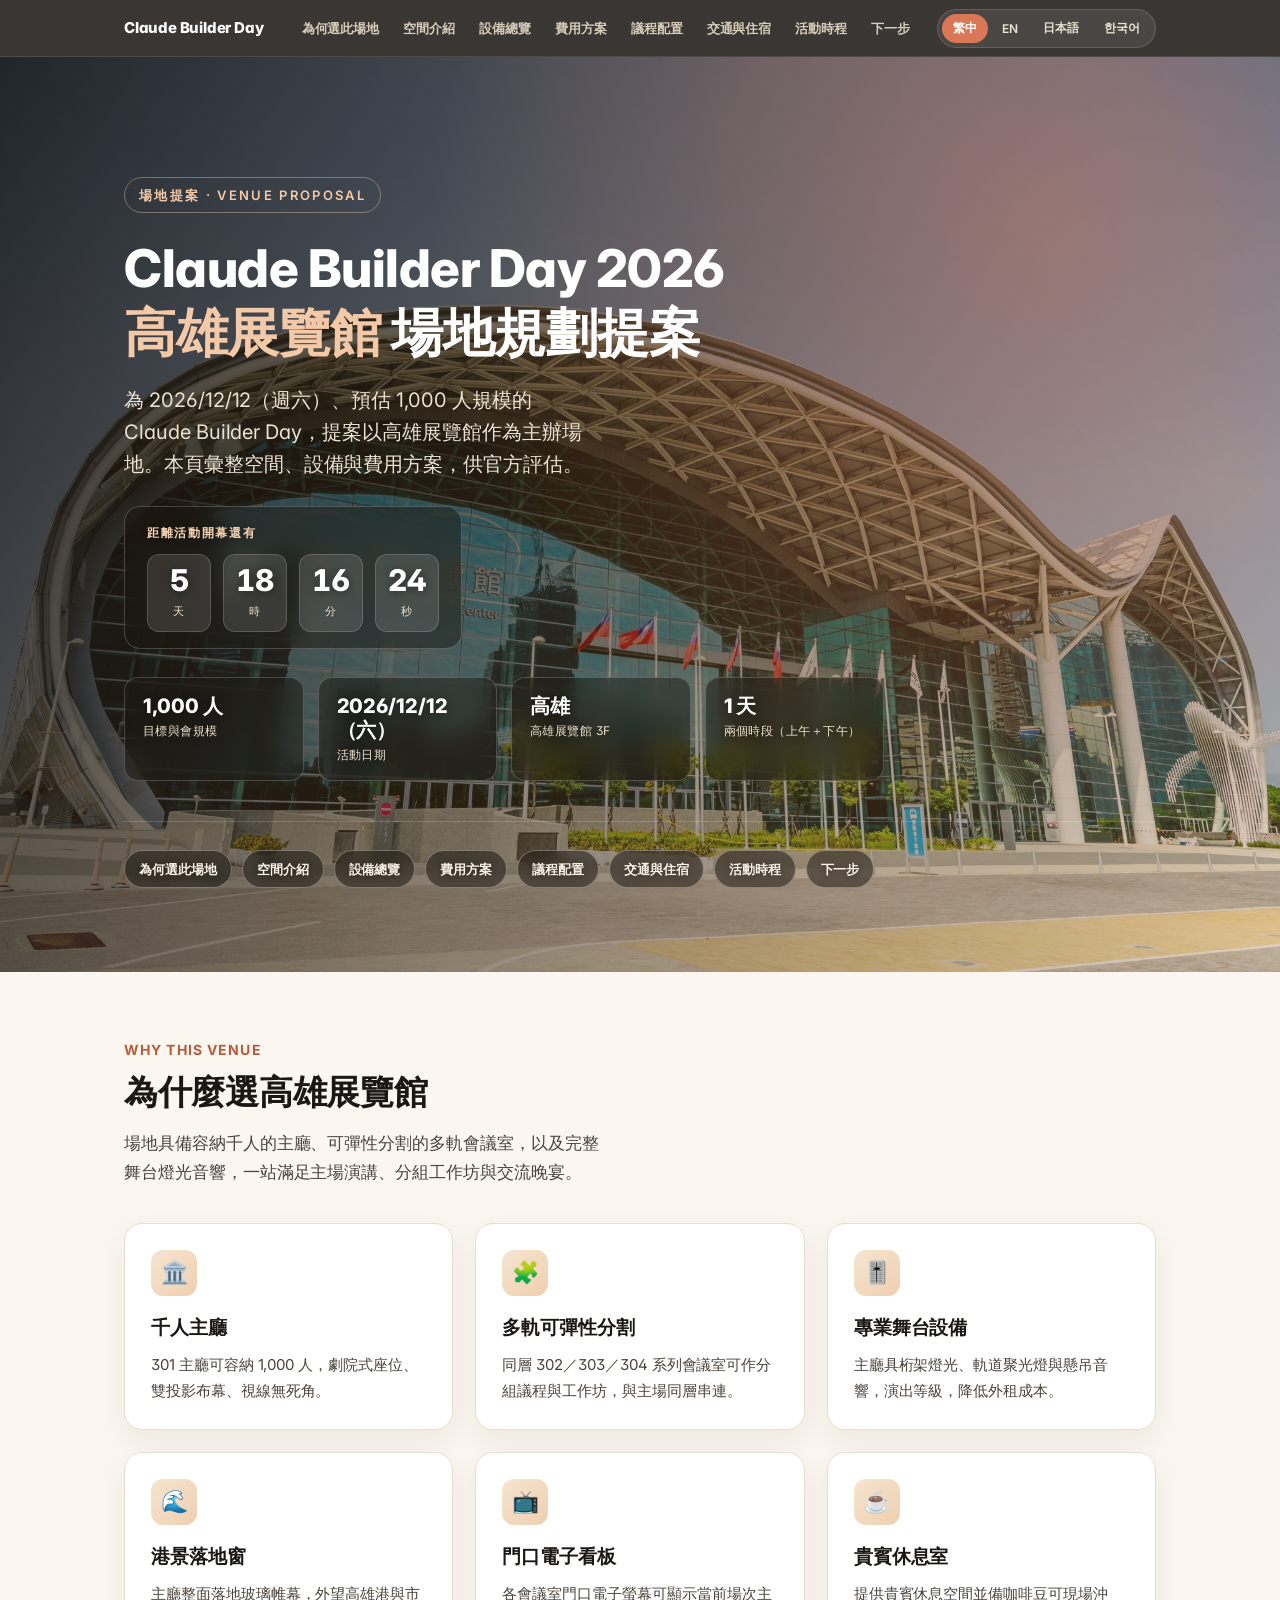
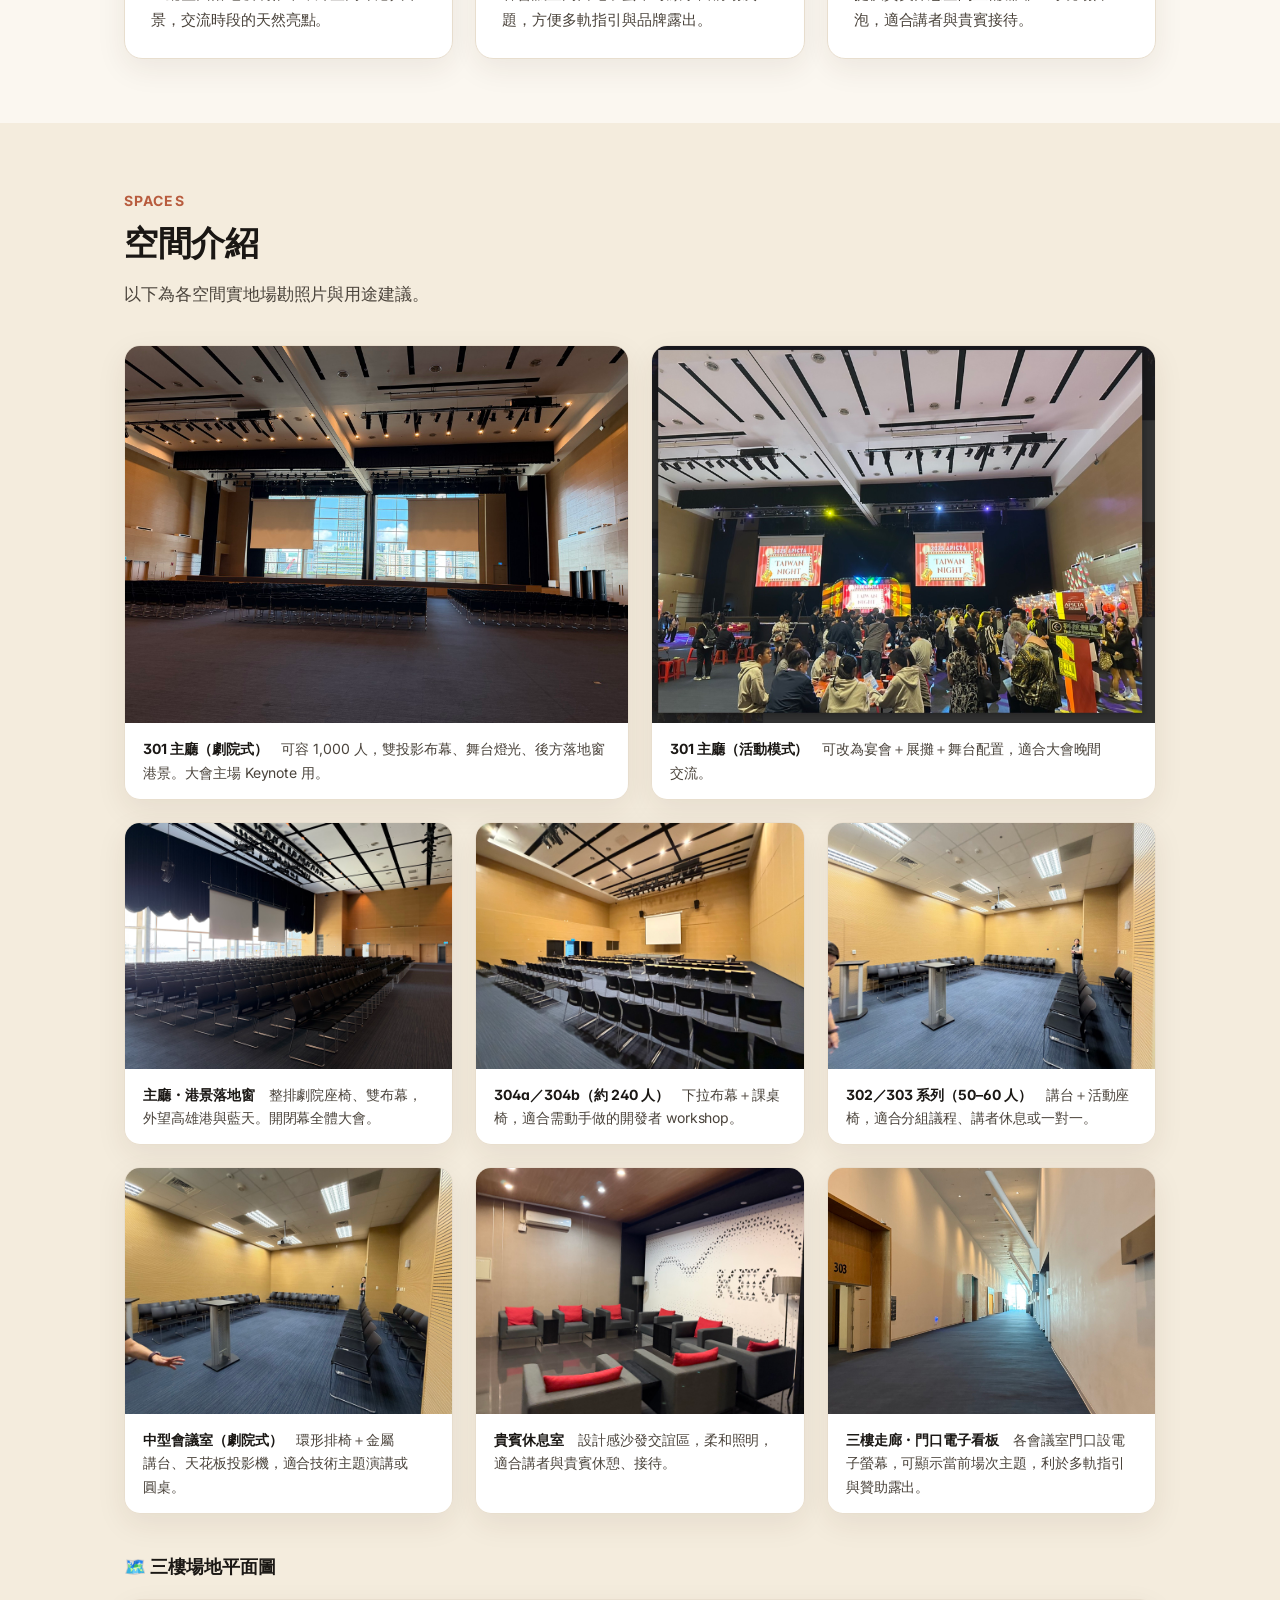
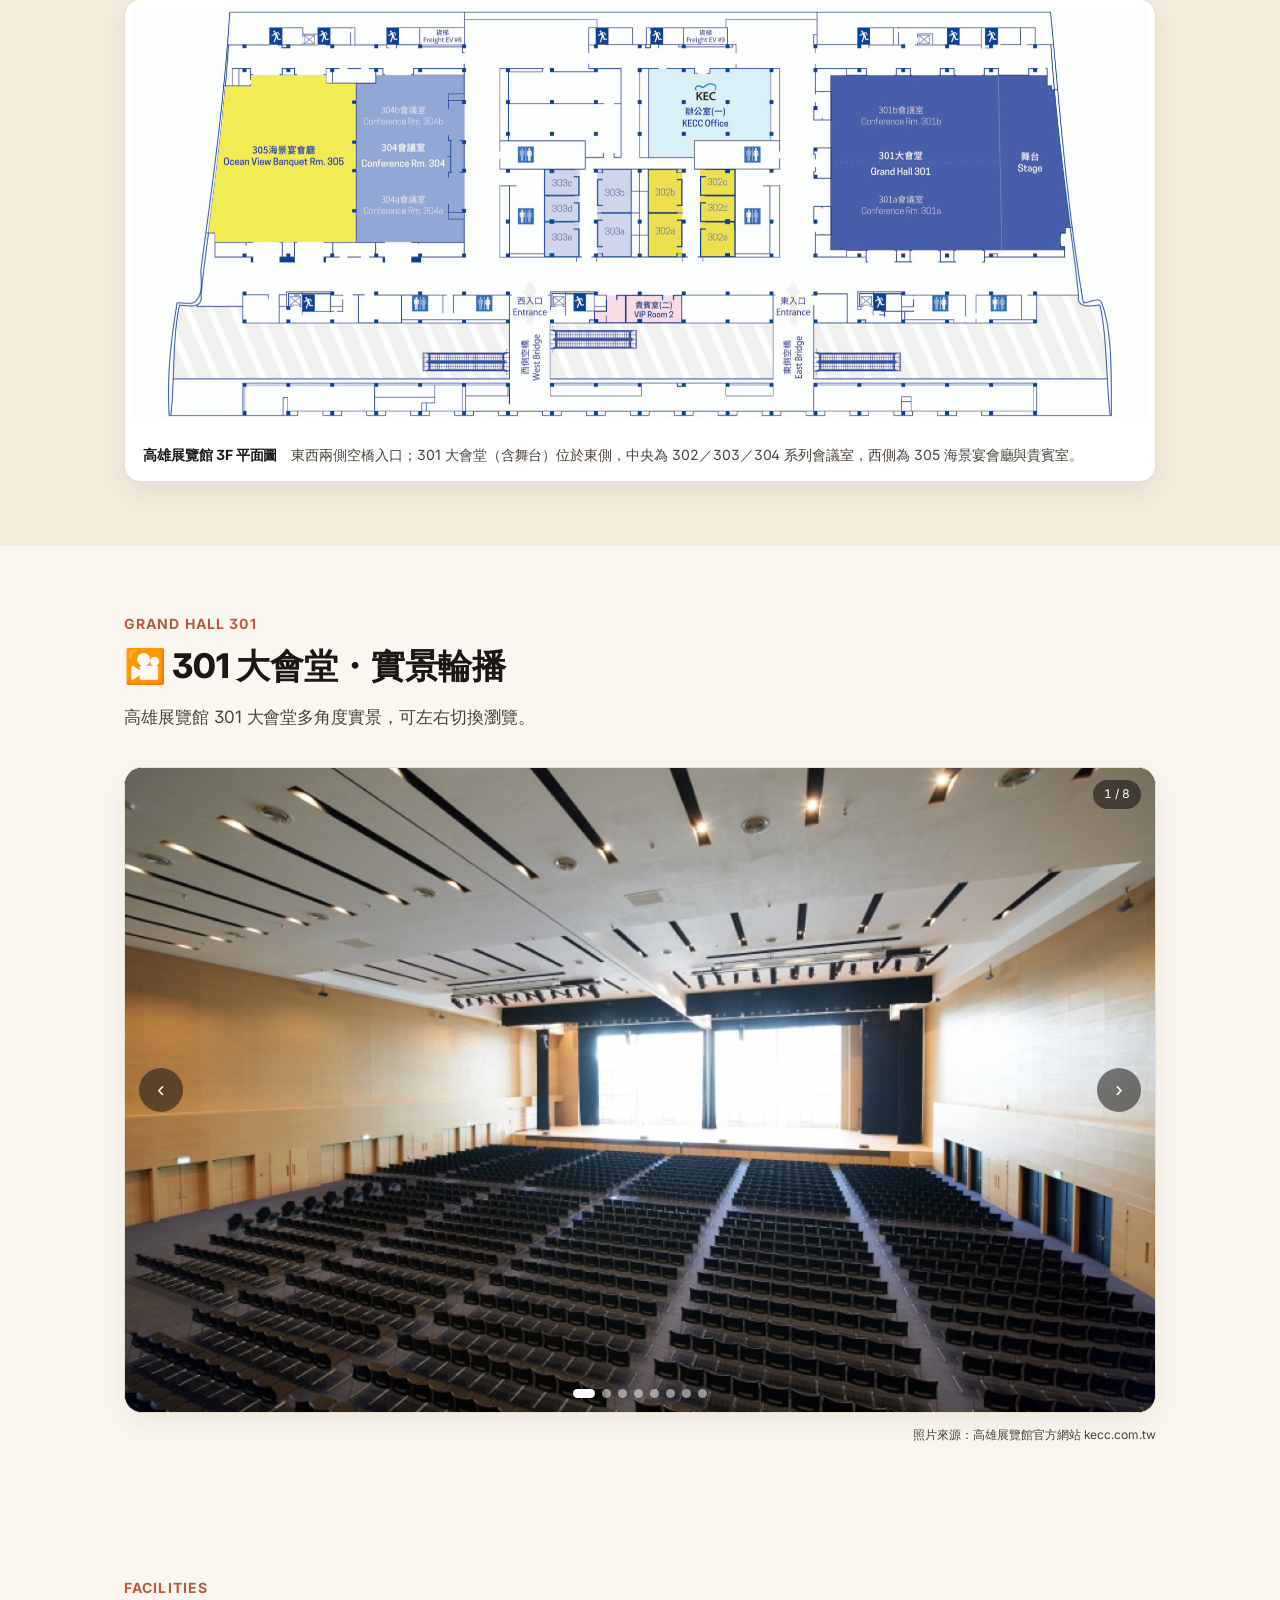
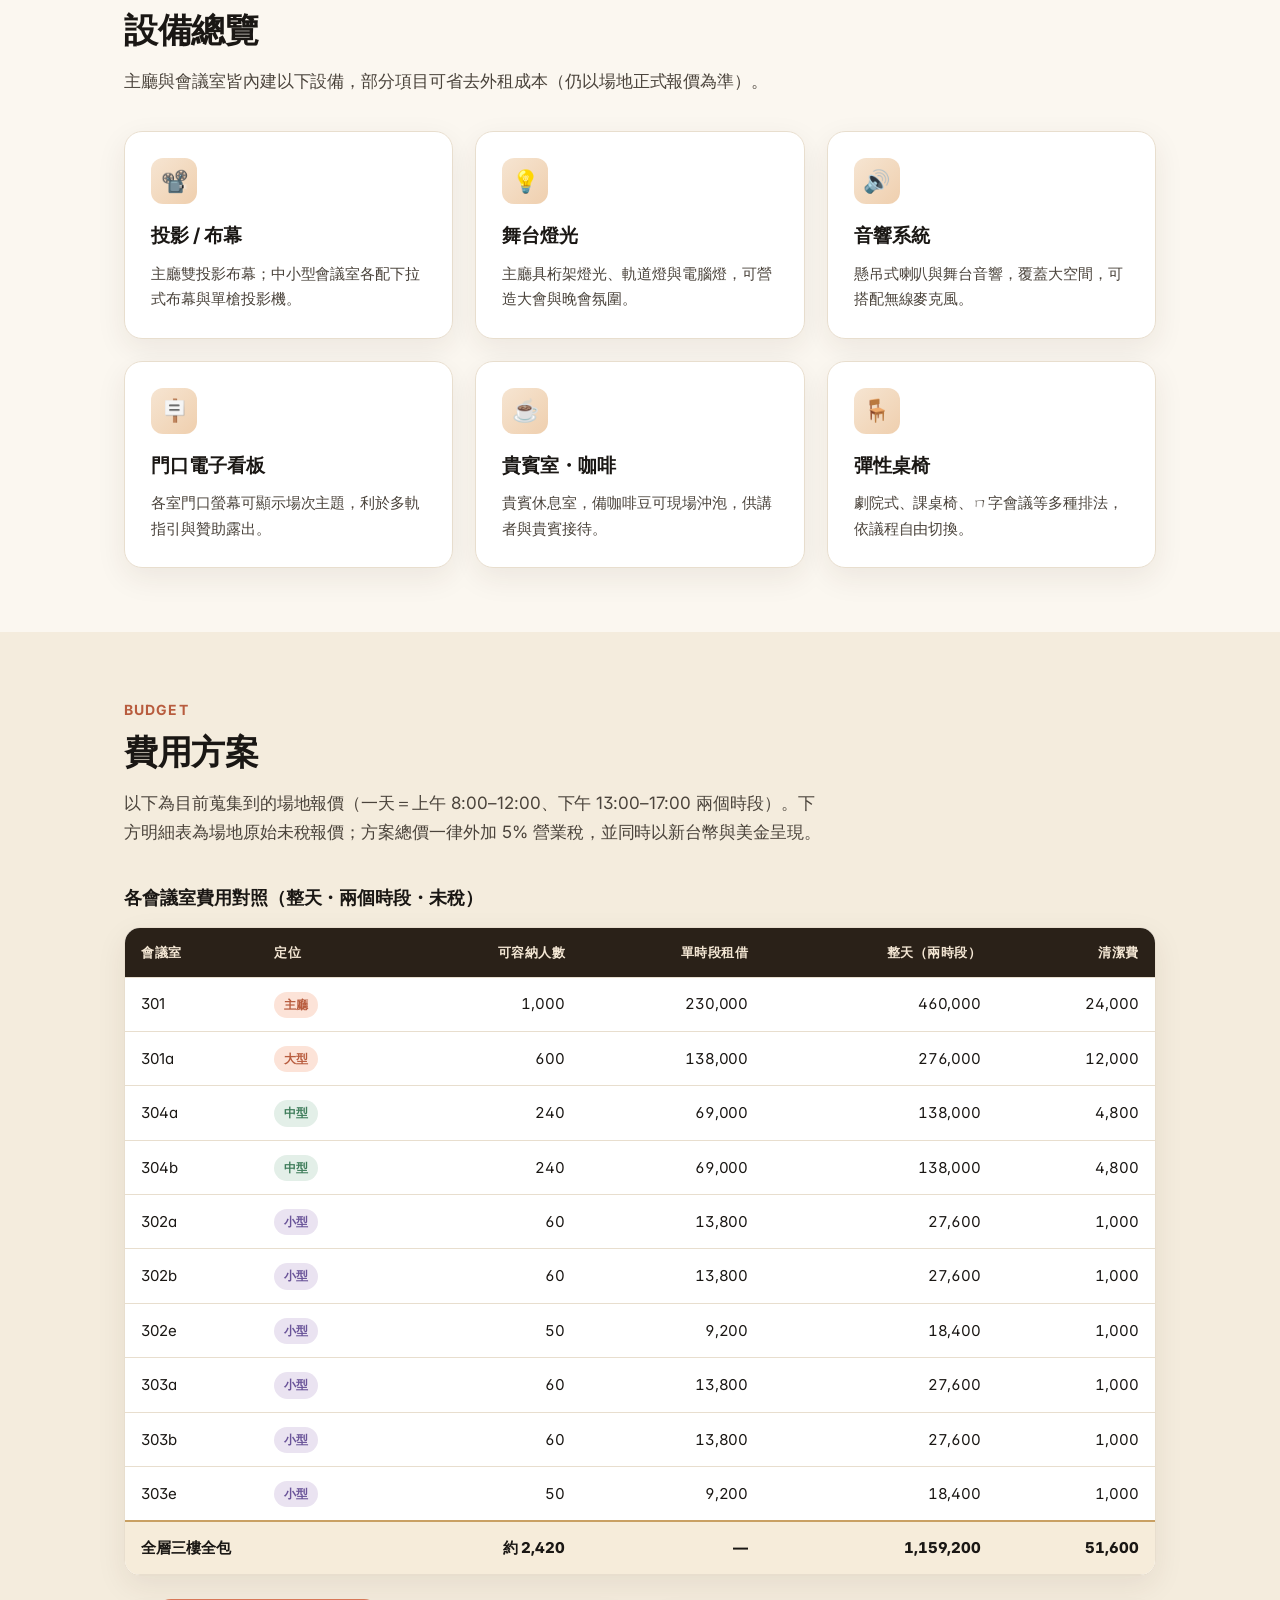
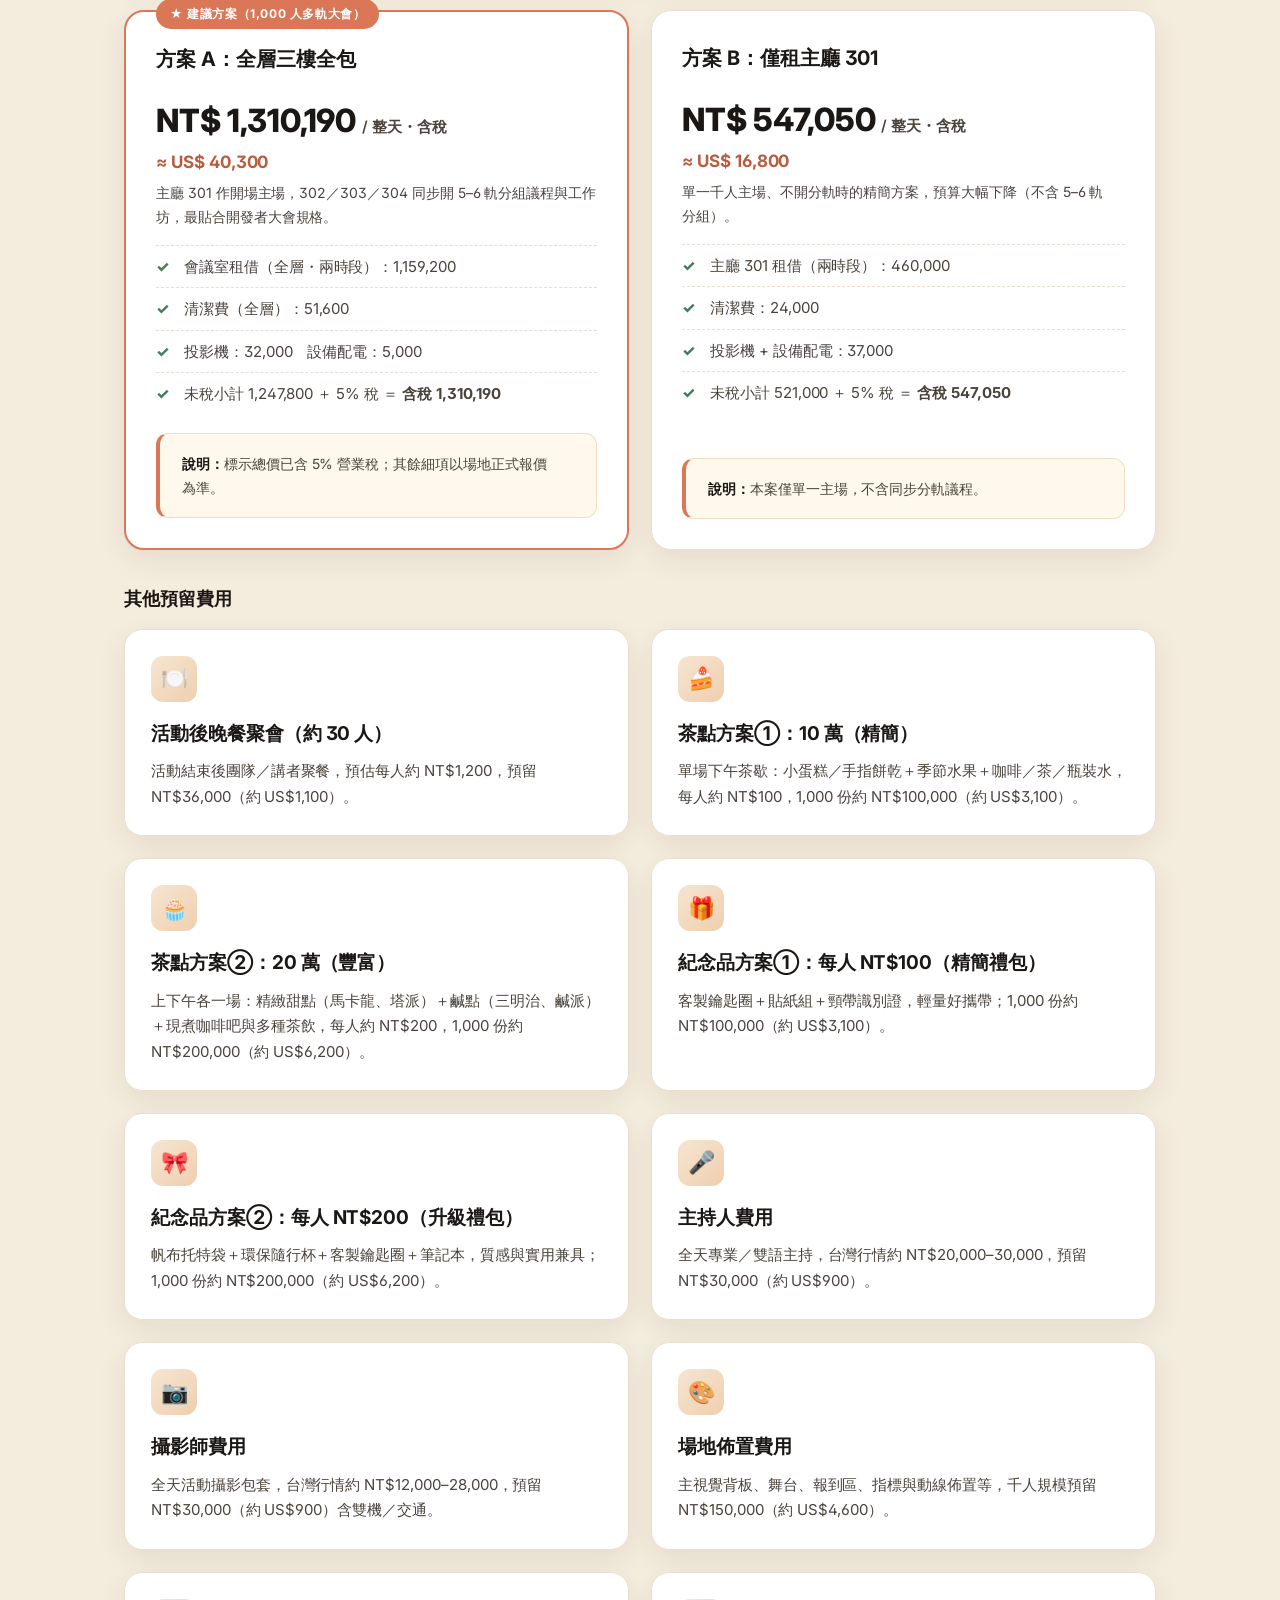
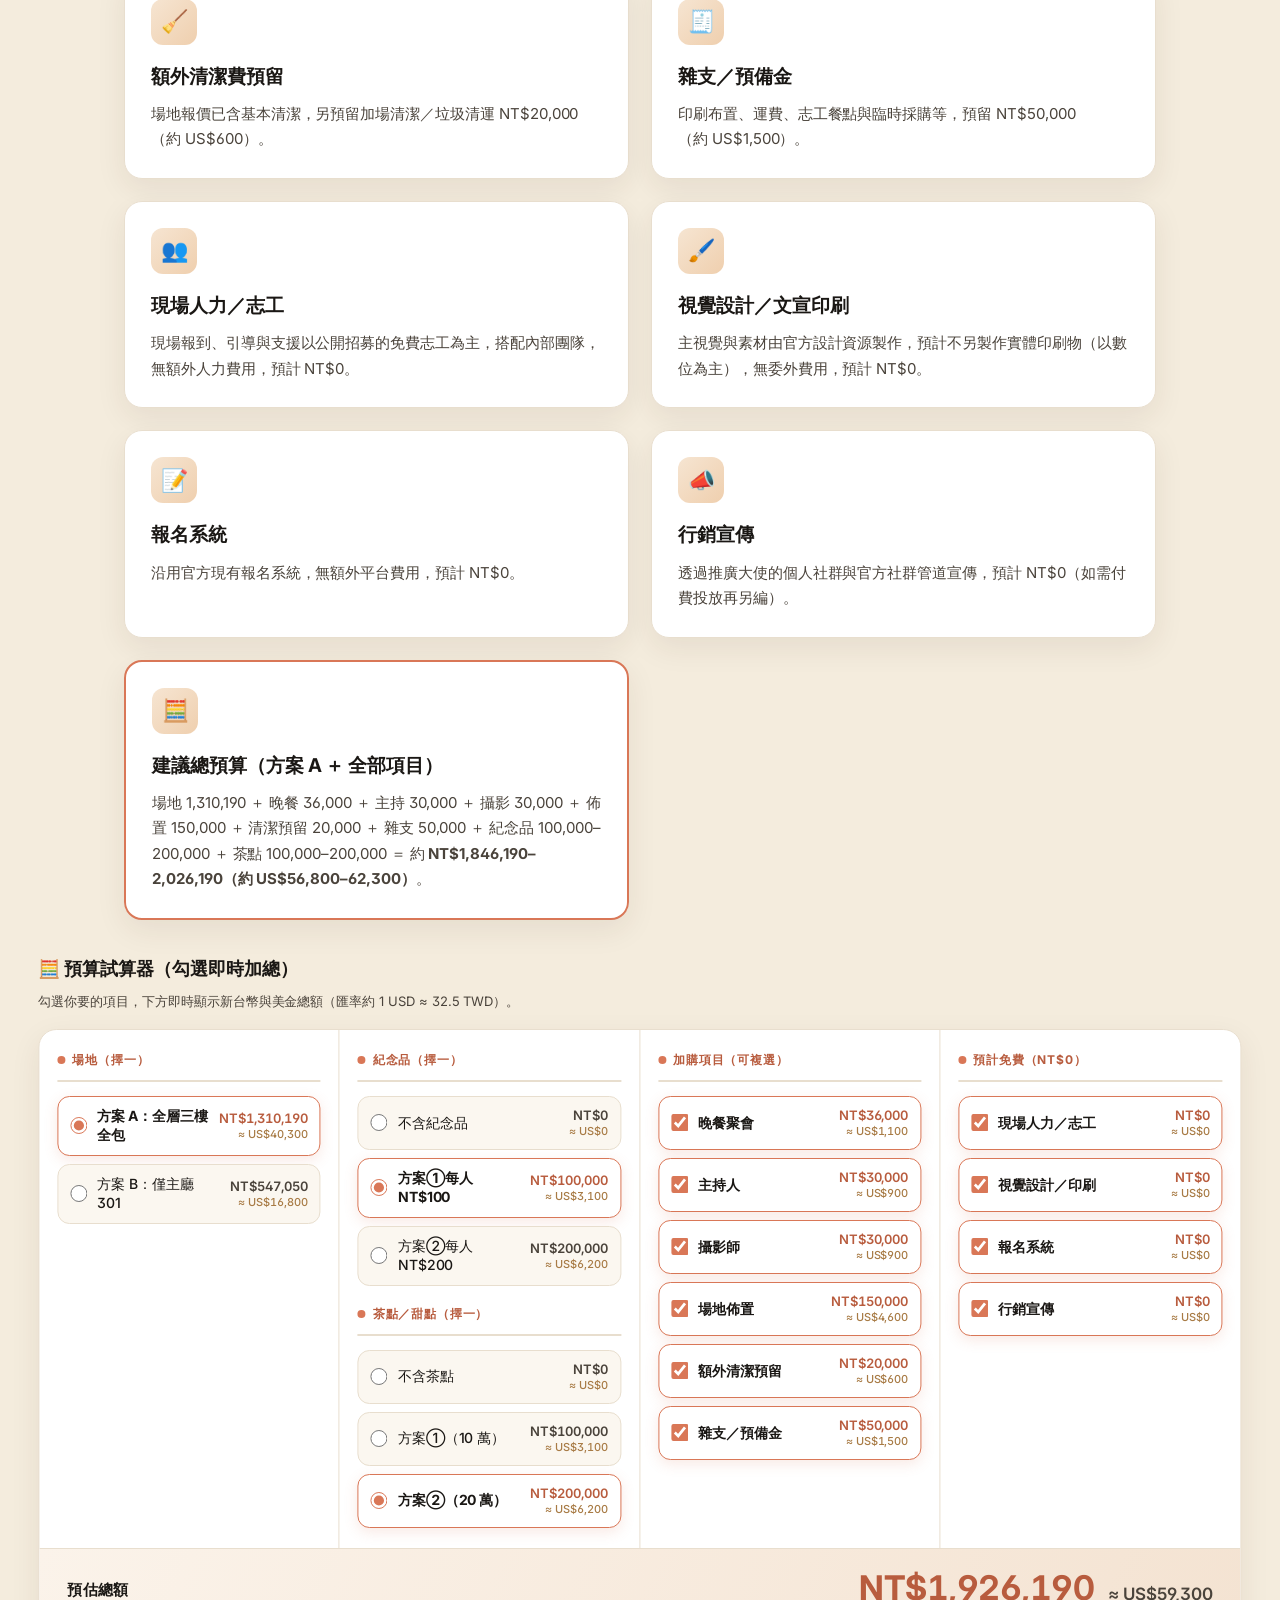
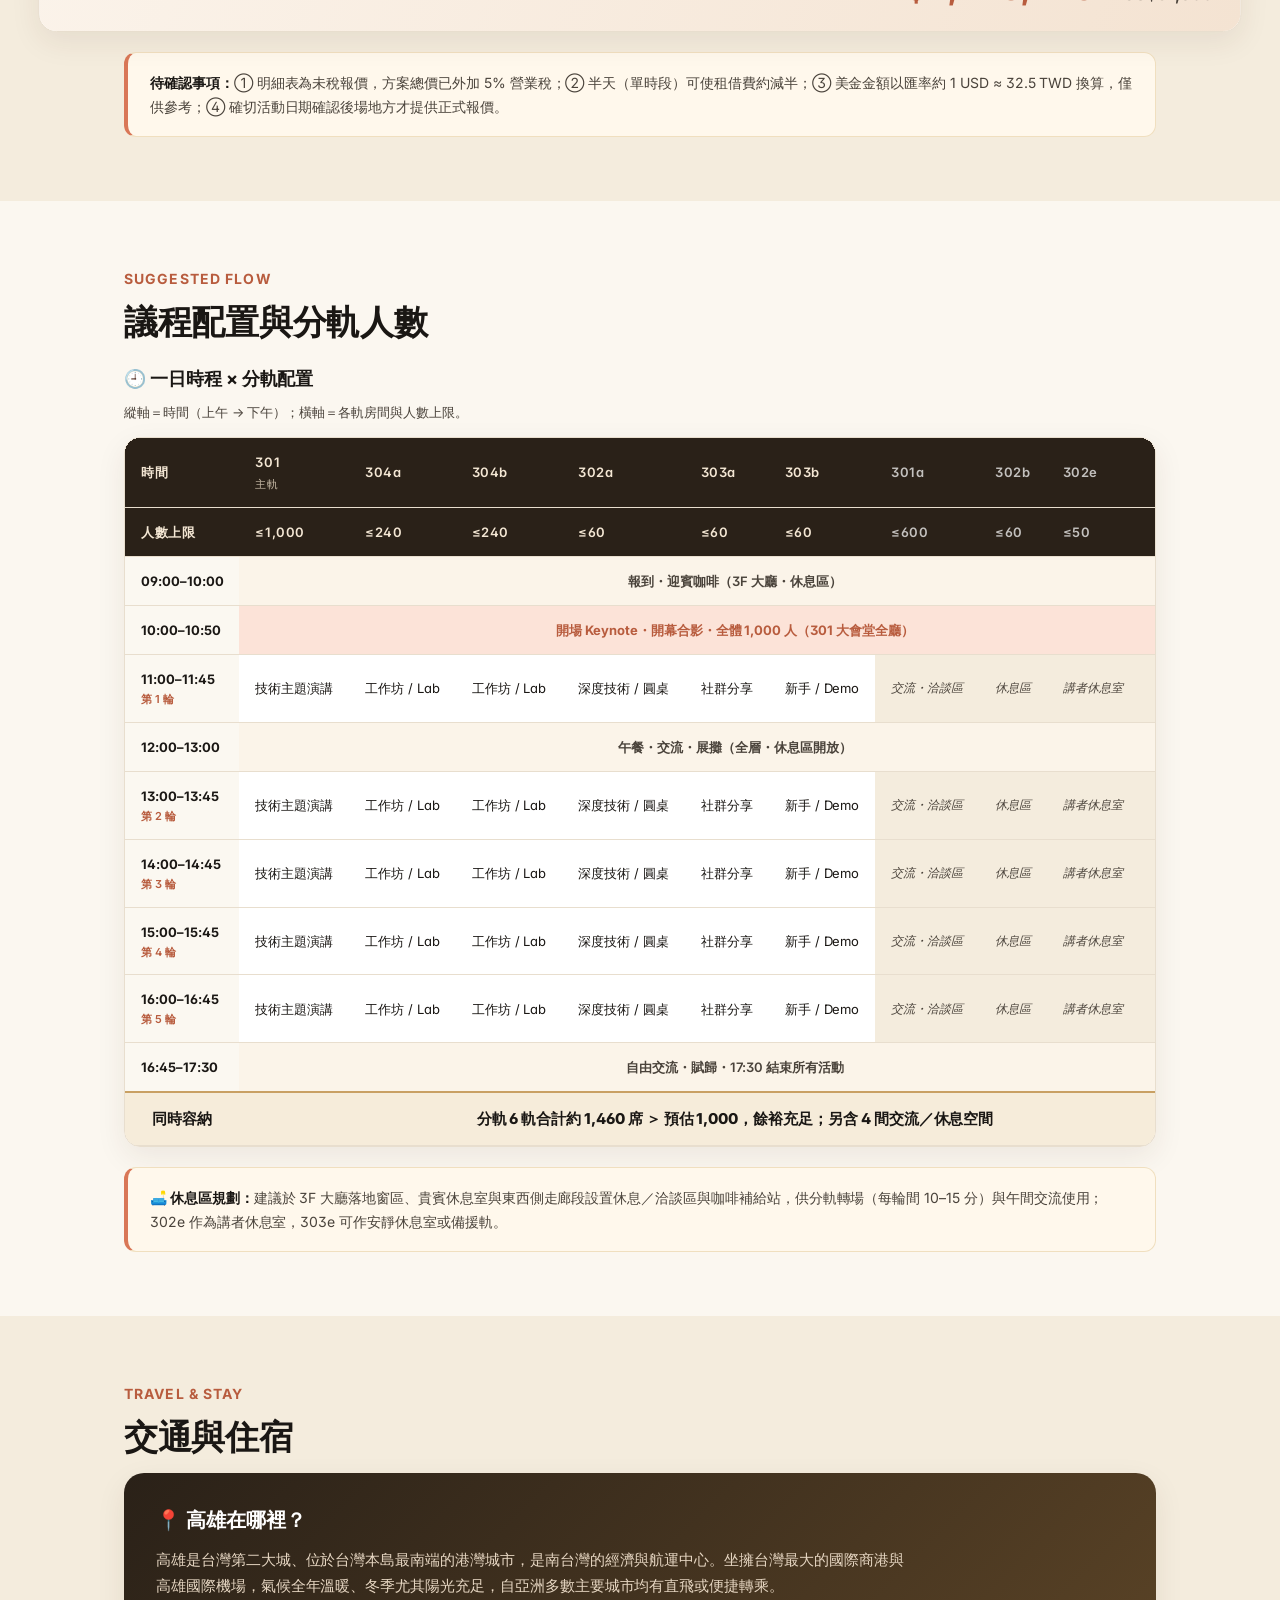
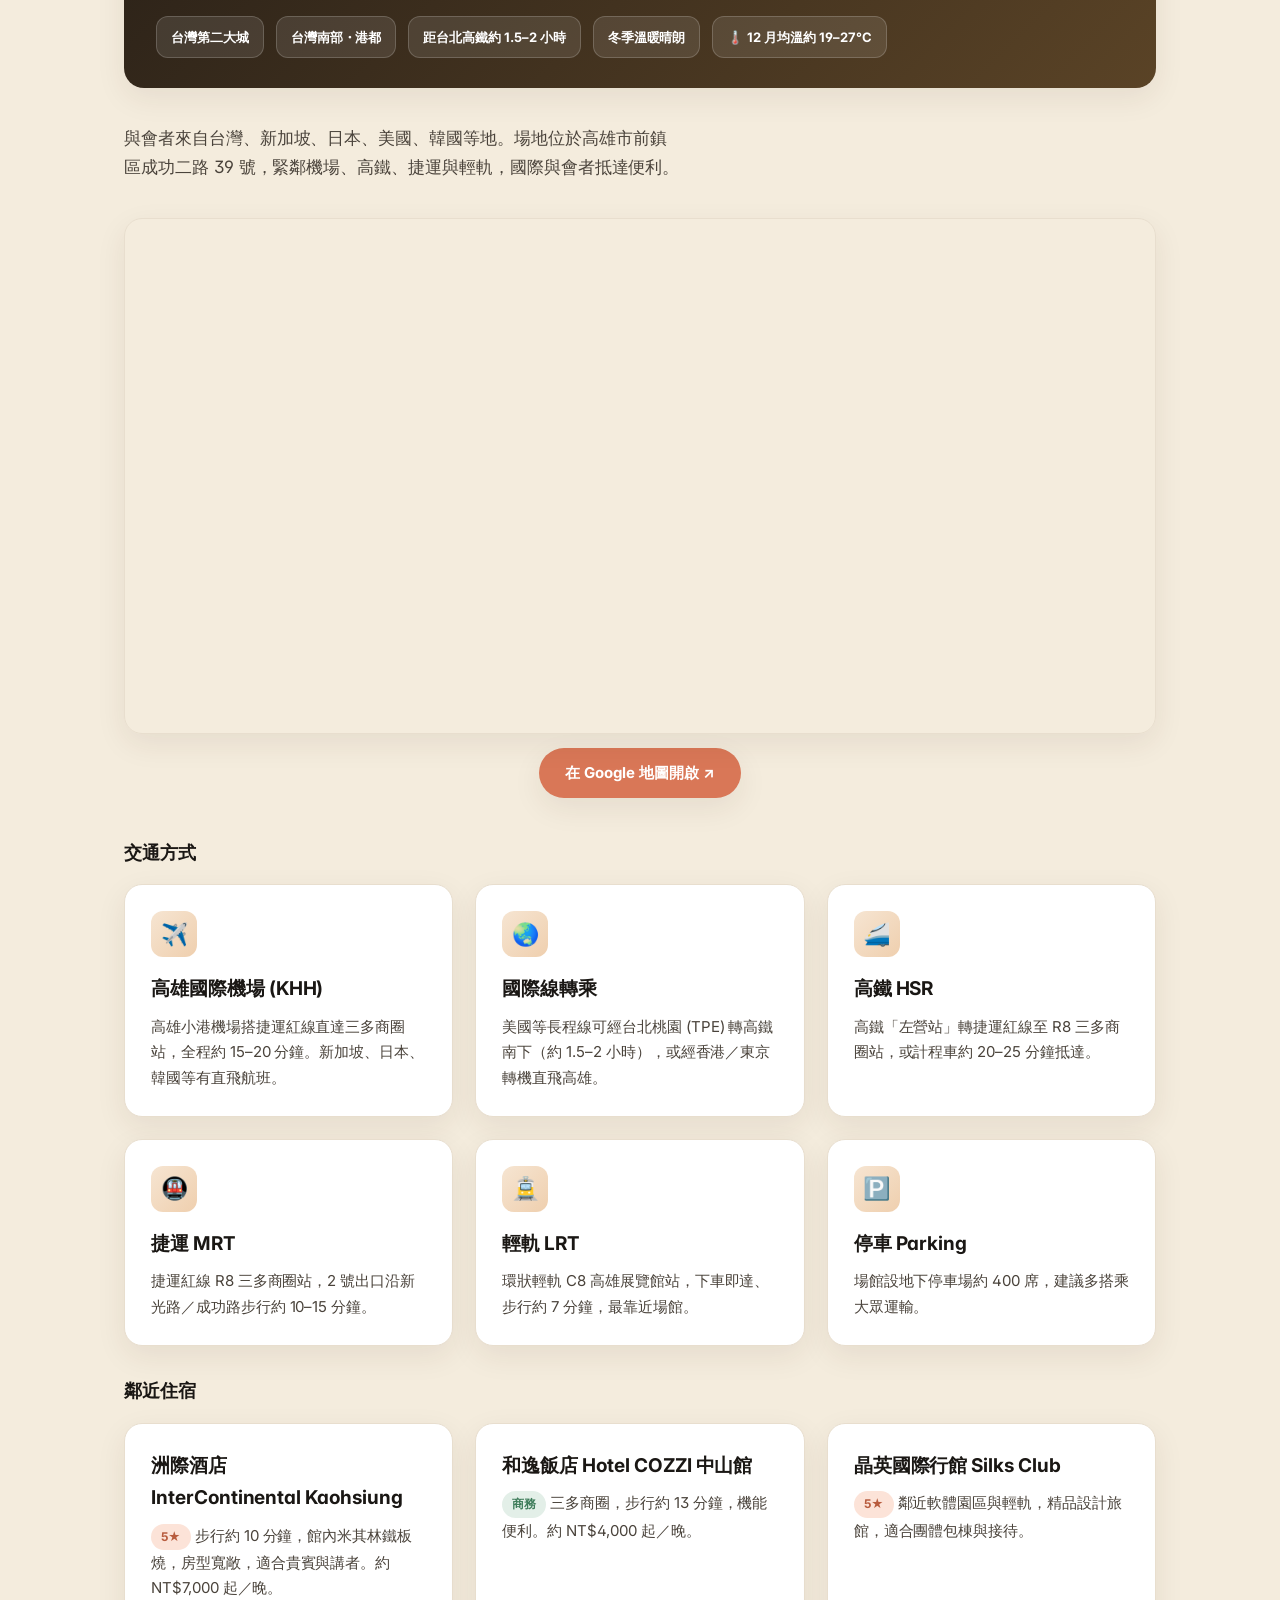
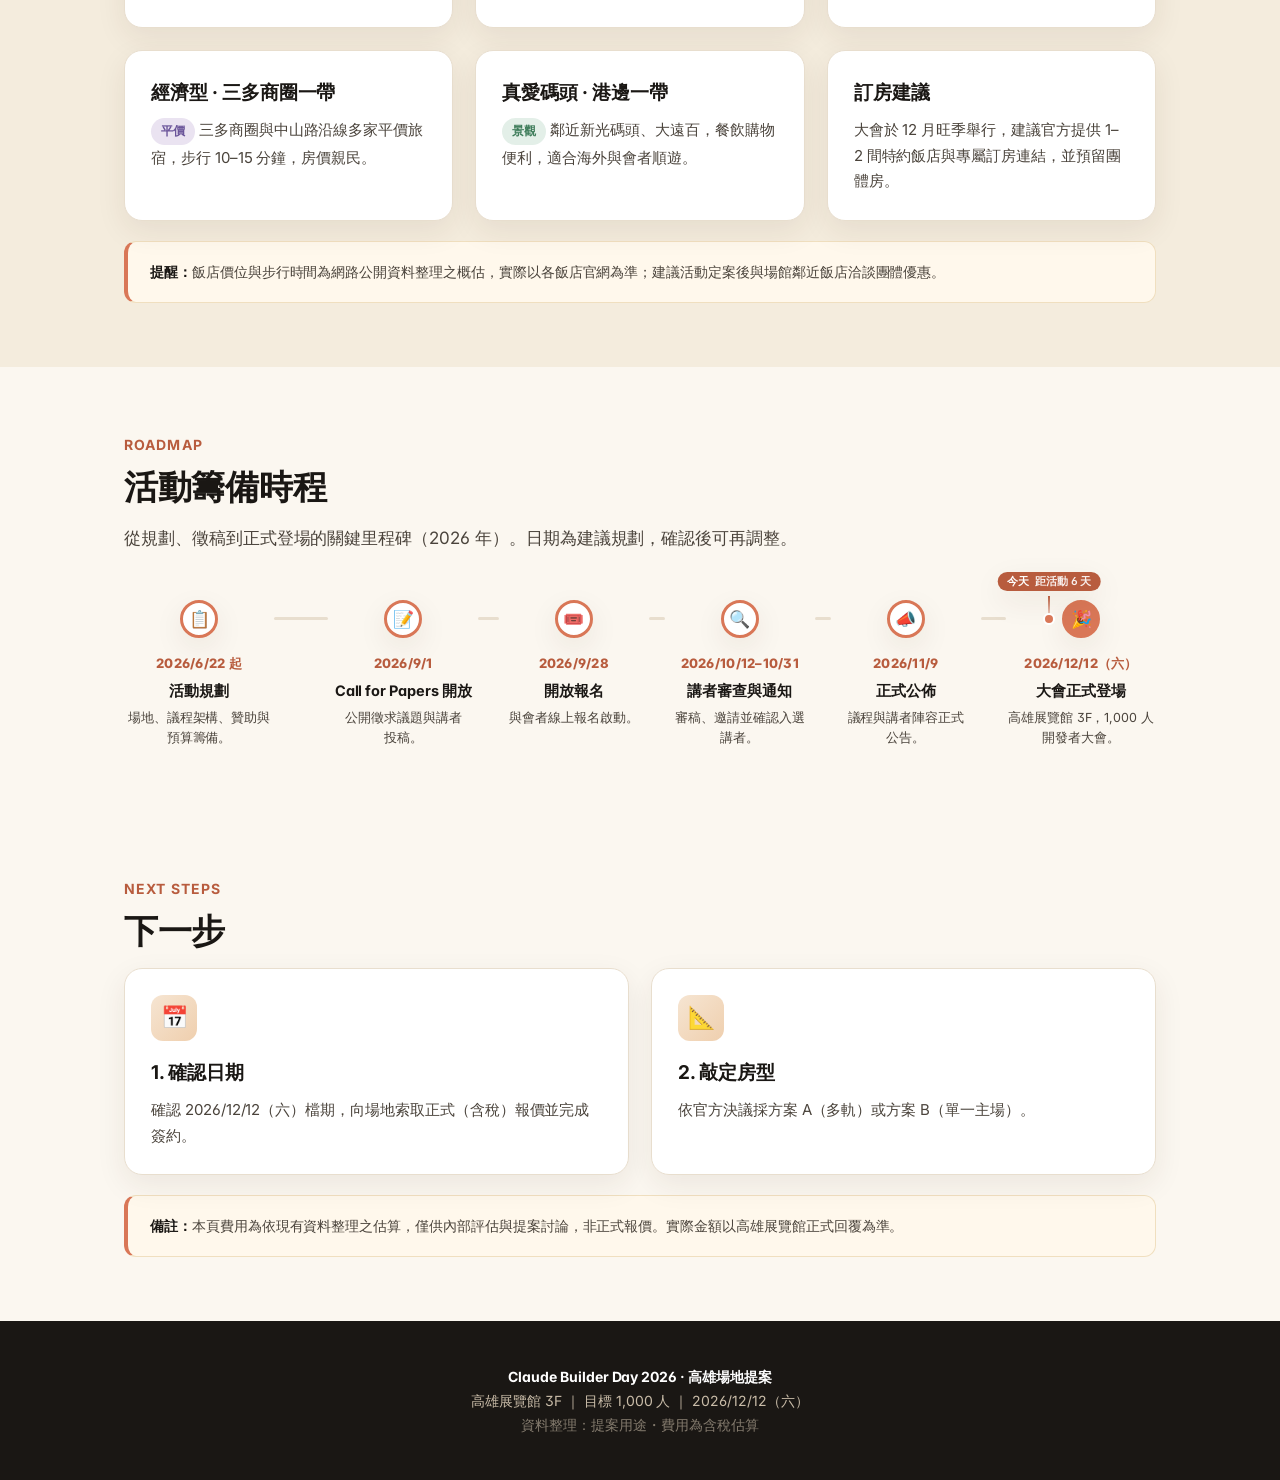
==== commit b84e52c6: "Enhance mobile navigation with toggle button and responsive styles" ====
--- a/index.html
+++ b/index.html
@@ -4,8 +4,8 @@
 <meta charset="UTF-8">
 <meta name="viewport" content="width=device-width, initial-scale=1.0, viewport-fit=cover">
 <meta name="theme-color" content="#0f0f0f">
-<title>Claude Builder 大會 2026 · 高雄展覽館 場地提案</title>
-<meta name="description" content="Claude Builder 大會 2026 高雄展覽館場地規劃提案：空間、設備、費用方案、議程與交通住宿。">
+<title>Claude Builder Day 2026 · 高雄展覽館 場地提案</title>
+<meta name="description" content="Claude Builder Day 2026 高雄展覽館場地規劃提案：空間、設備、費用方案、議程與交通住宿。">
 <link rel="preconnect" href="https://fonts.googleapis.com">
 <link rel="preconnect" href="https://fonts.gstatic.com" crossorigin>
 <link rel="stylesheet" href="https://fonts.googleapis.com/css2?family=Inter:wght@400;500;600;700;800&display=swap">
@@ -18,7 +18,7 @@
 
 <nav class="topnav" id="top">
   <div class="wrap topnav-inner">
-    <a class="brand" href="#top">Claude Builder</a>
+    <a class="brand" href="#top">Claude Builder Day</a>
     <div class="navlinks" id="navlinks">
       <a href="#why" data-i18n="toc1">為何選此場地</a>
       <a href="#spaces" data-i18n="toc2">空間介紹</a>
@@ -46,8 +46,8 @@
   <div class="hero-bg"></div>
   <div class="wrap">
     <span class="eyebrow" data-i18n="eyebrow">場地提案 · Venue Proposal</span>
-    <h1 data-i18n-html="h1">Claude Builder 大會 2026<br><span>高雄展覽館</span> 場地規劃提案</h1>
-    <p class="lead" data-i18n="lead">為 2026/12/12（週六）、預估 1,000 人規模的 Claude Builder 大會，提案以高雄展覽館作為主辦場地。</p>
+    <h1 data-i18n-html="h1">Claude Builder Day 2026<br><span>高雄展覽館</span> 場地規劃提案</h1>
+    <p class="lead" data-i18n="lead">為 2026/12/12（週六）、預估 1,000 人規模的 Claude Builder Day，提案以高雄展覽館作為主辦場地。</p>
     <div class="countdown" id="countdown" aria-live="polite">
       <span class="cd-label" data-i18n="cd_label">距離活動開幕還有</span>
       <div class="cd-units">
@@ -350,16 +350,29 @@
         <thead>
           <tr>
             <th data-i18n="grid_time">時間</th>
-            <th>301 <small data-i18n="grid_main">主軌・≤1,000</small></th>
-            <th>304a <small>≤240</small></th>
-            <th>304b <small>≤240</small></th>
-            <th>302a <small>≤60</small></th>
-            <th>303a <small>≤60</small></th>
-            <th>303b <small>≤60</small></th>
-            <th class="rest-h">301a <small>≤600</small></th>
-            <th class="rest-h">302b <small>≤60</small></th>
-            <th class="rest-h">302e <small>≤50</small></th>
-            <th class="rest-h">303e <small>≤50</small></th>
+            <th>301 <small data-i18n="grid_role">主軌</small></th>
+            <th>304a</th>
+            <th>304b</th>
+            <th>302a</th>
+            <th>303a</th>
+            <th>303b</th>
+            <th class="rest-h">301a</th>
+            <th class="rest-h">302b</th>
+            <th class="rest-h">302e</th>
+            <th class="rest-h">303e</th>
+          </tr>
+          <tr class="cap-row">
+            <th class="cap-label" data-i18n="grid_cap">人數上限</th>
+            <th>≤1,000</th>
+            <th>≤240</th>
+            <th>≤240</th>
+            <th>≤60</th>
+            <th>≤60</th>
+            <th>≤60</th>
+            <th class="rest-h">≤600</th>
+            <th class="rest-h">≤60</th>
+            <th class="rest-h">≤50</th>
+            <th class="rest-h">≤50</th>
           </tr>
         </thead>
         <tbody>
@@ -513,7 +526,7 @@
 
 <footer>
   <div class="wrap">
-    <b data-i18n="ft_line1">Claude Builder 大會 2026 · 高雄場地提案</b><br>
+    <b data-i18n="ft_line1">Claude Builder Day 2026 · 高雄場地提案</b><br>
     <span data-i18n="ft_line2">高雄展覽館 3F ｜ 目標 1,000 人 ｜ 2026/12/12（六）</span><br>
     <span style="opacity:.6" data-i18n="ft_line3">資料整理：提案用途・費用為含稅估算</span>
   </div>
--- a/css/styles.css
+++ b/css/styles.css
@@ -25,10 +25,9 @@
 .topnav{position:sticky;top:0;z-index:50;background:rgba(26,23,20,.86);
   backdrop-filter:blur(10px);border-bottom:1px solid rgba(255,255,255,.1)}
 .topnav-inner{display:flex;align-items:center;gap:16px;height:56px}
-.brand{color:#fff;font-weight:800;font-size:15px;text-decoration:none;white-space:nowrap;letter-spacing:-.2px;
-  min-width:0;overflow:hidden;text-overflow:ellipsis}
+.brand{color:#fff;font-weight:800;font-size:15px;text-decoration:none;white-space:nowrap;letter-spacing:-.2px;flex:0 0 auto}
 .lg-mini{display:none}
-.navlinks{display:flex;gap:2px;margin-left:auto;overflow-x:auto;scrollbar-width:none}
+.navlinks{display:flex;gap:2px;margin-left:auto;overflow-x:auto;scrollbar-width:none;min-width:0}
 .navlinks::-webkit-scrollbar{display:none}
 .navlinks a{color:#D8CCBA;font-size:13px;font-weight:600;text-decoration:none;
   padding:7px 11px;border-radius:8px;white-space:nowrap;transition:.2s}
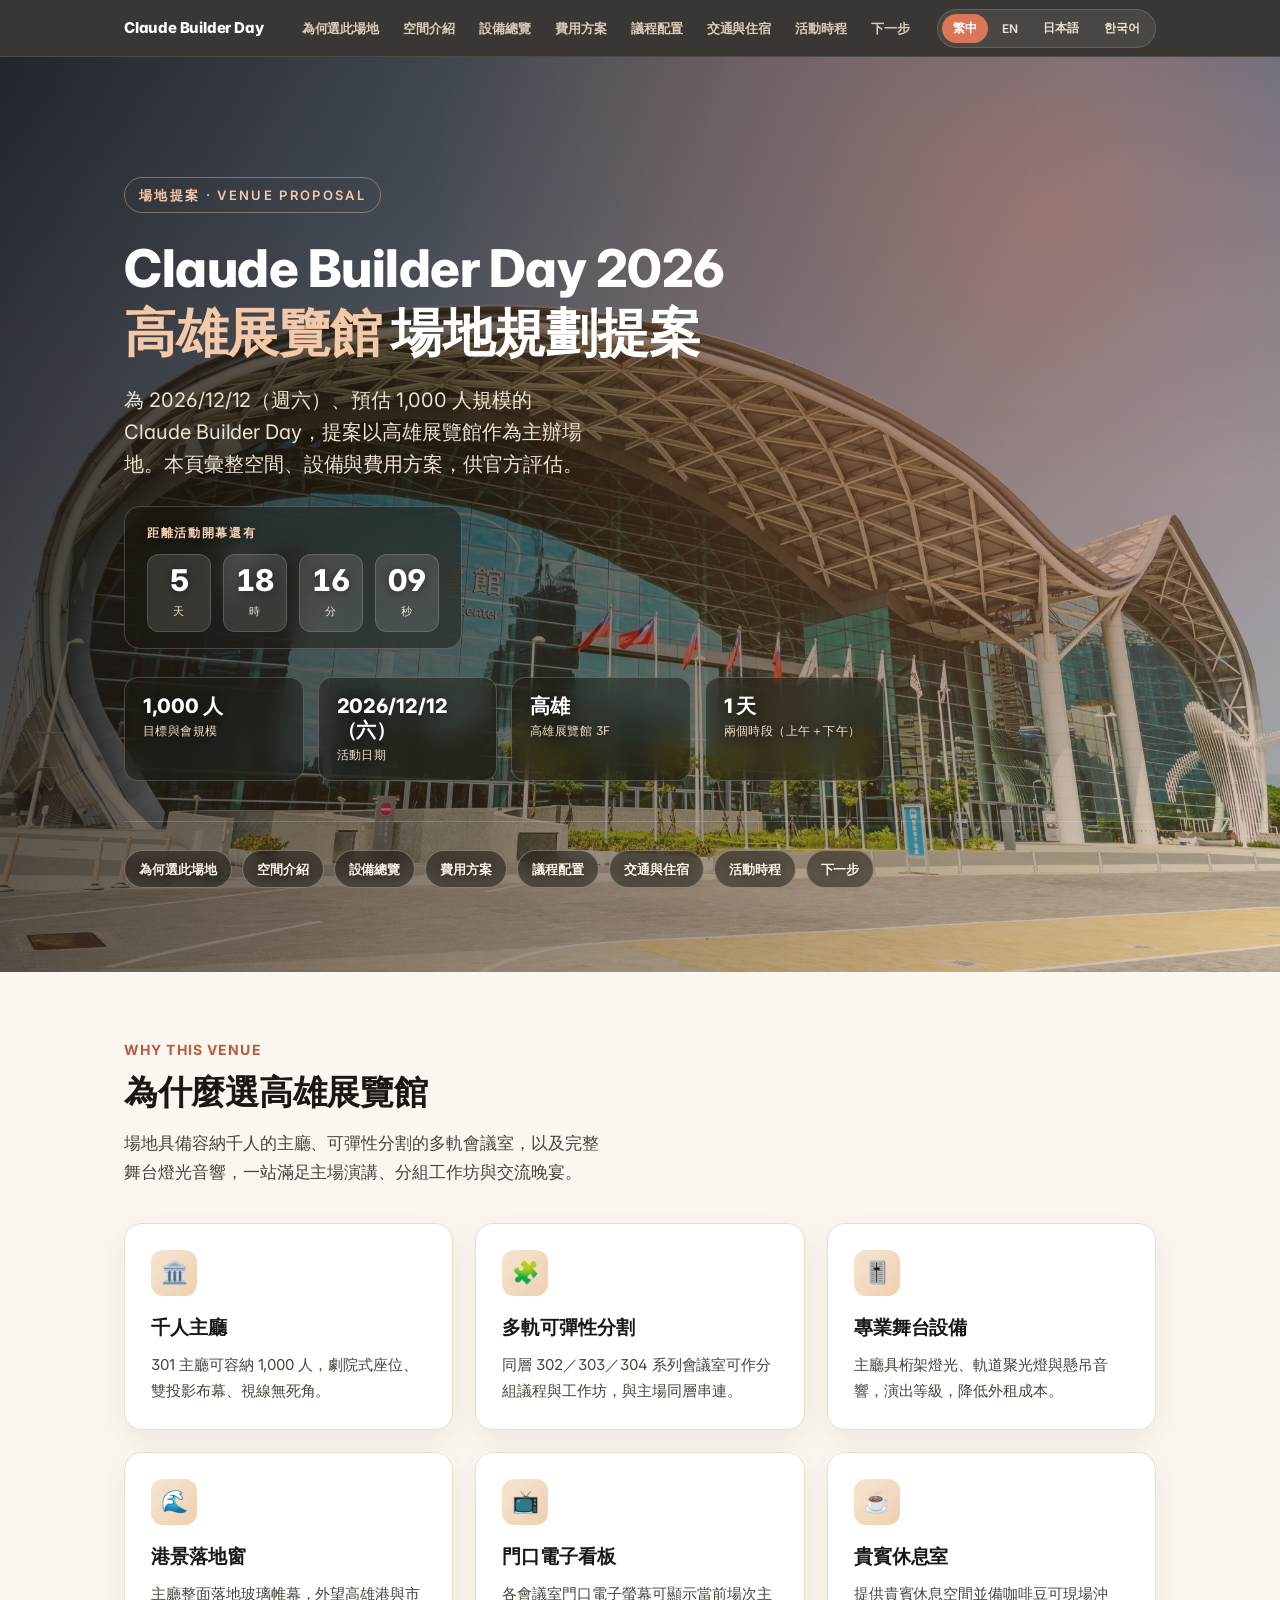
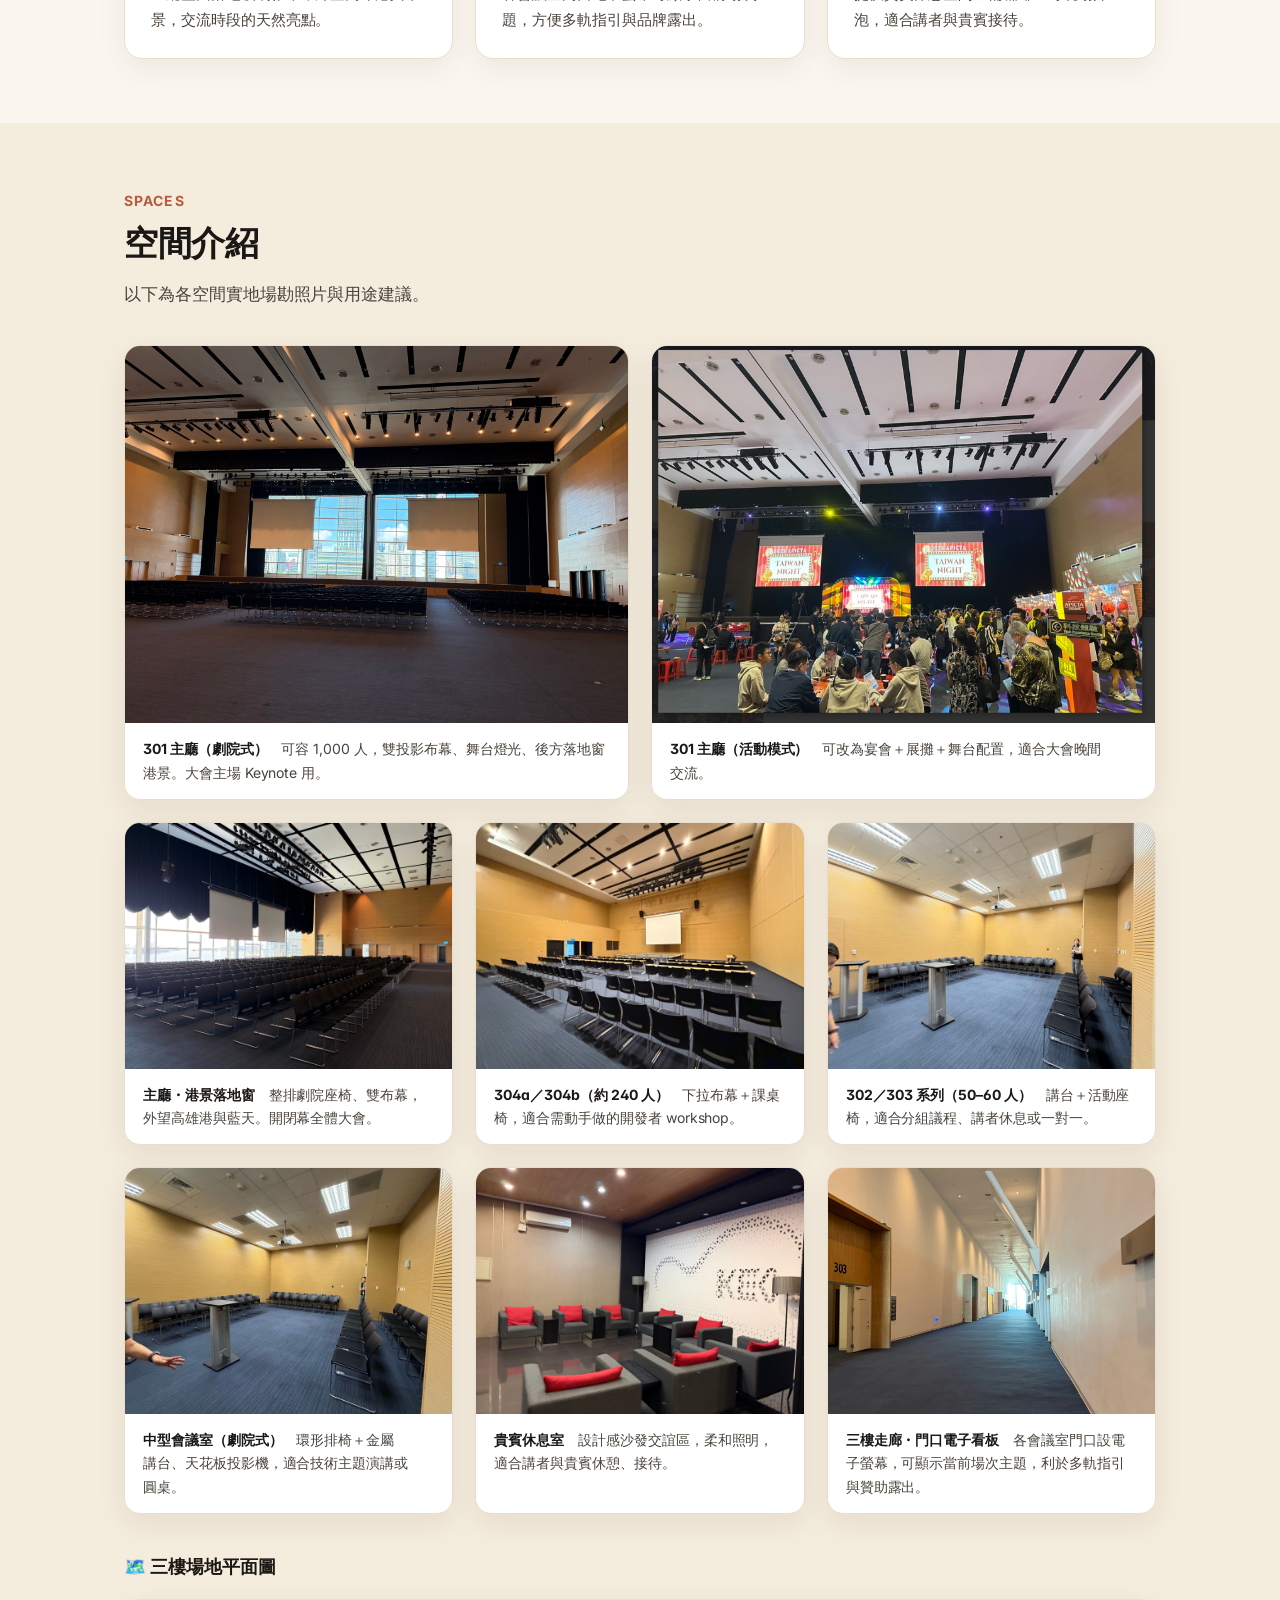
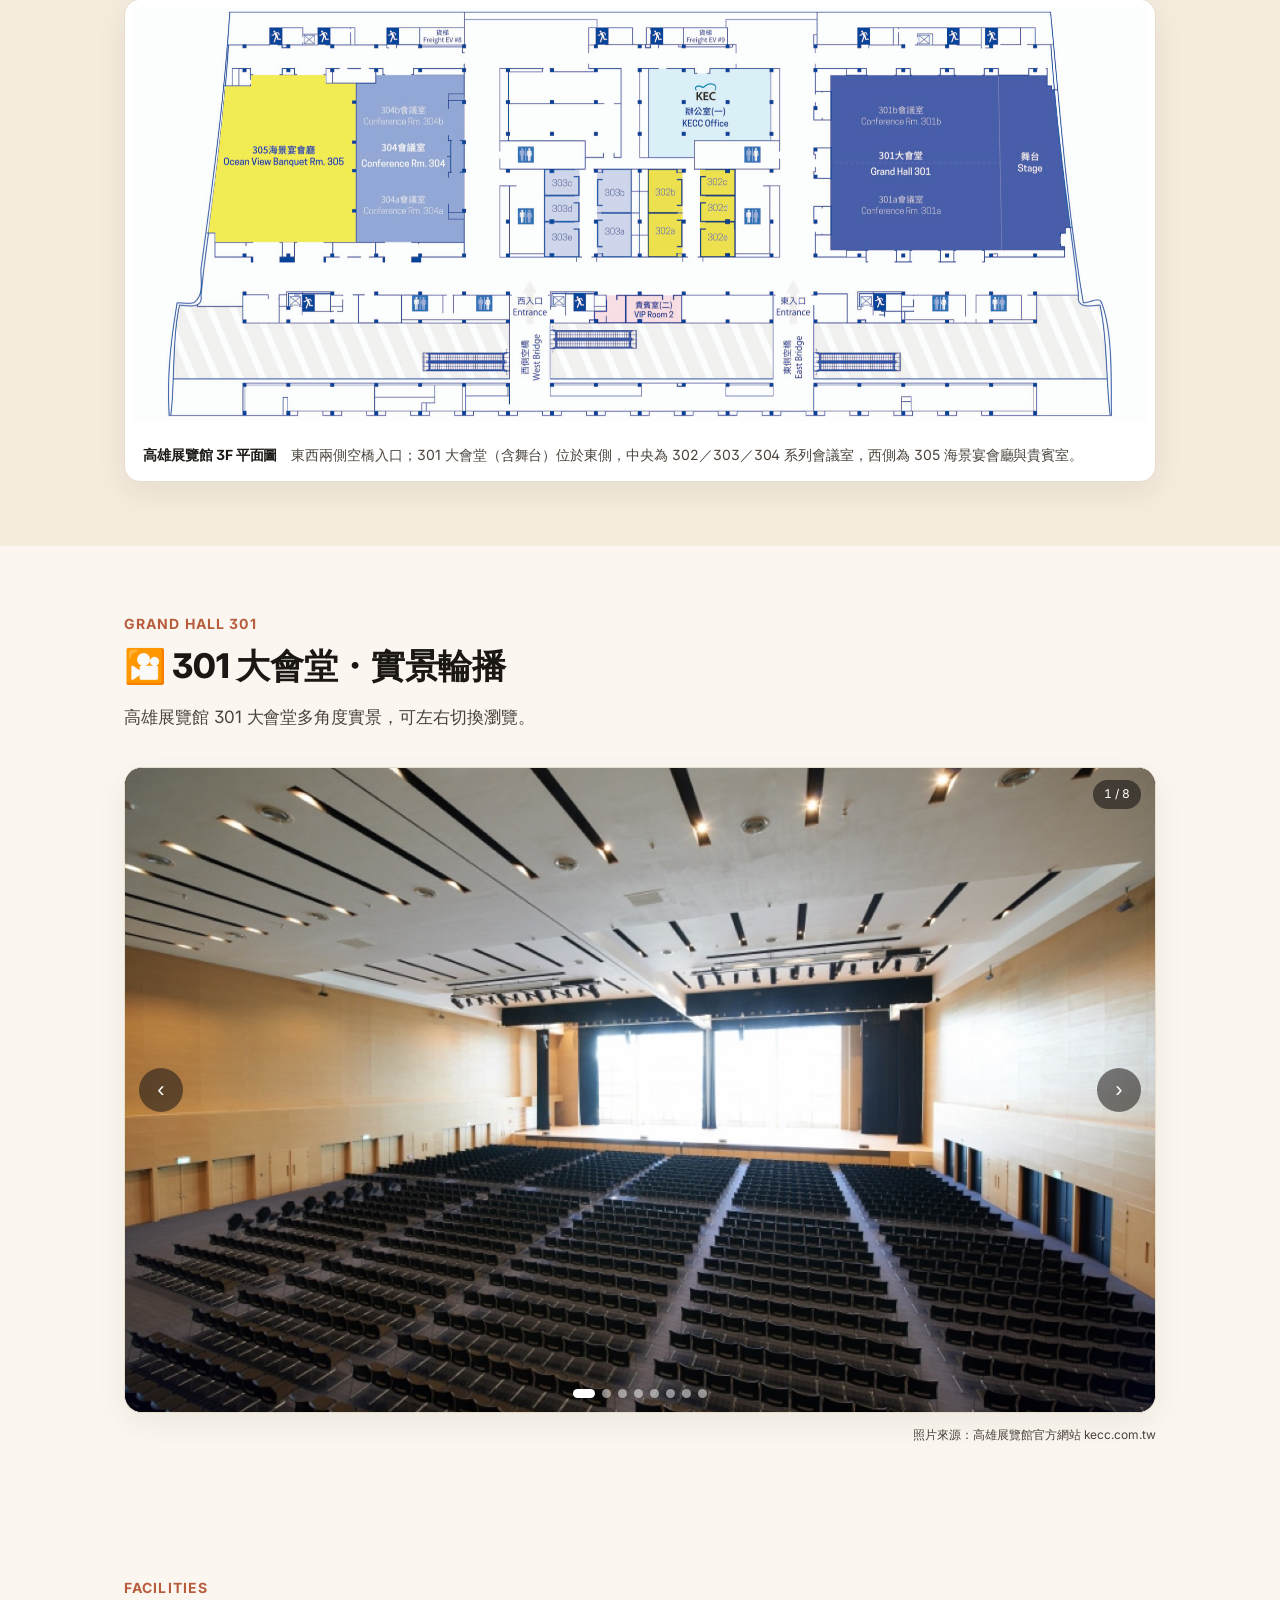
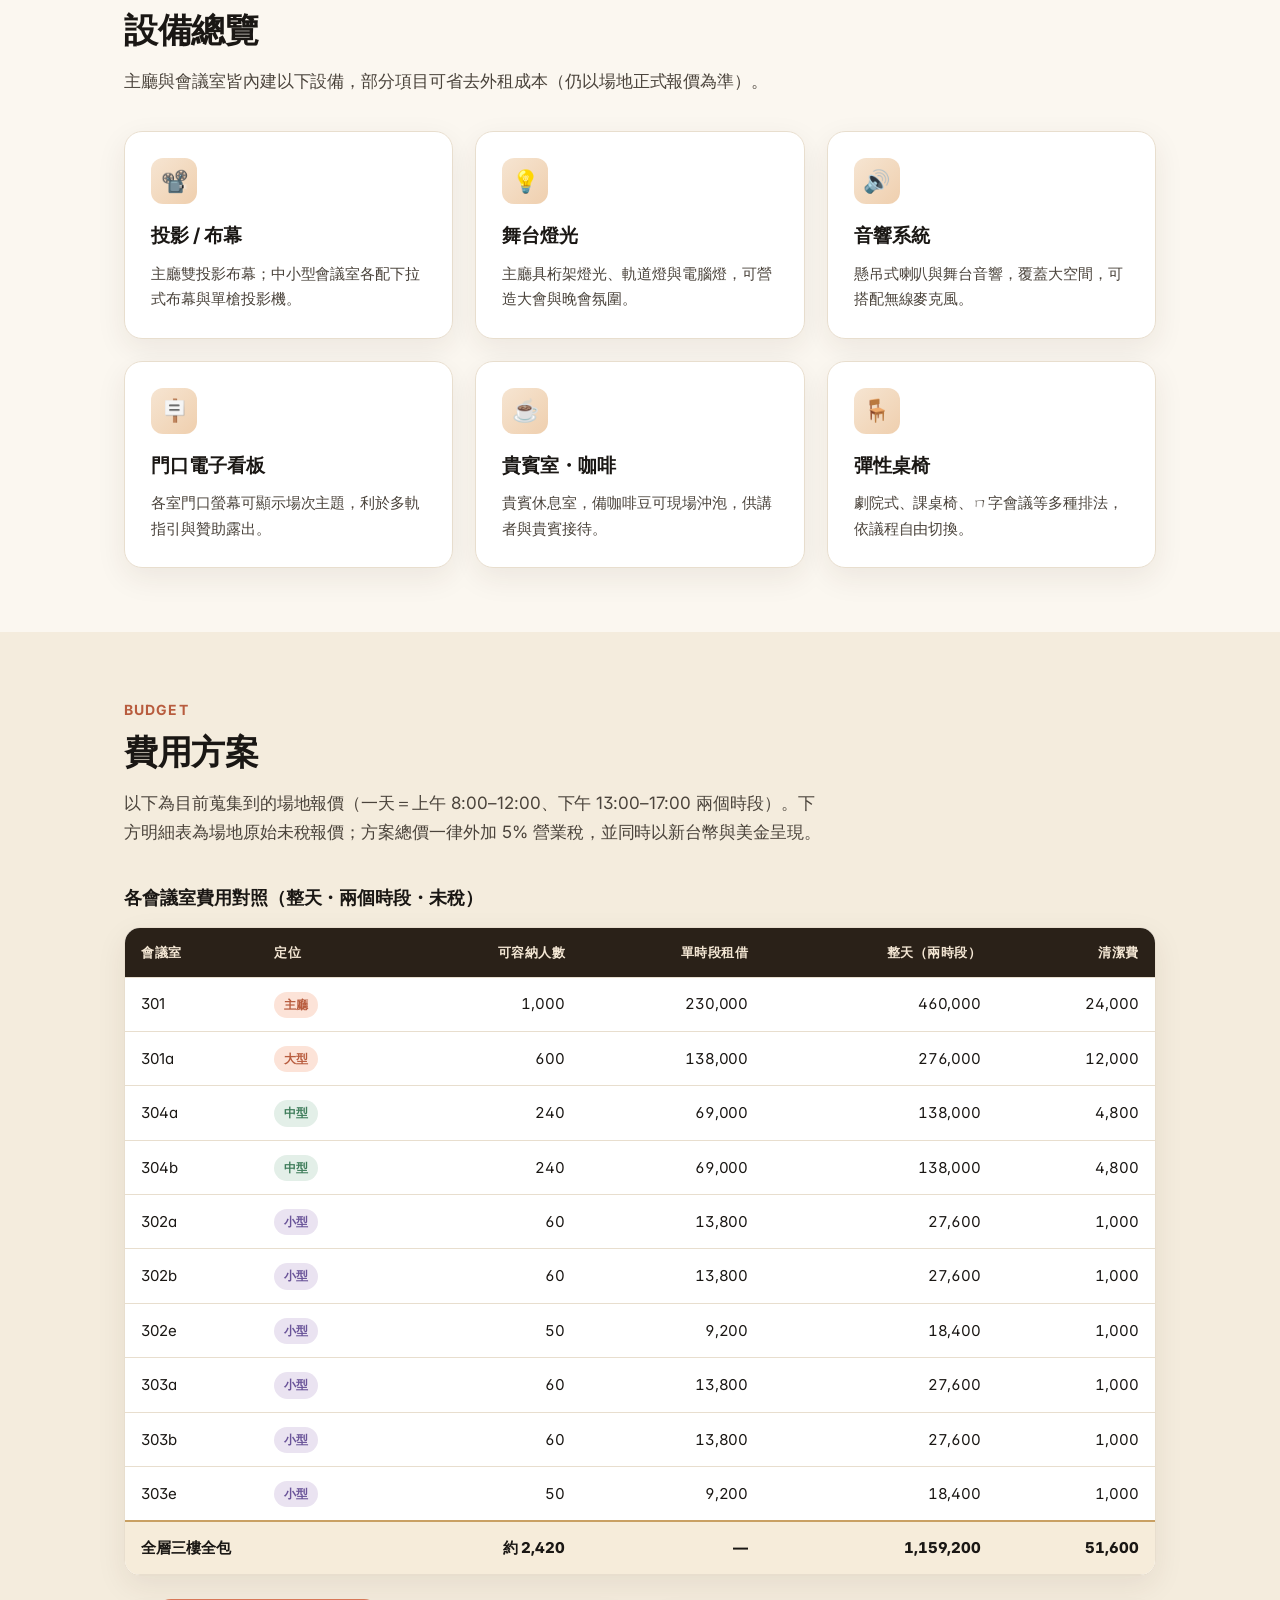
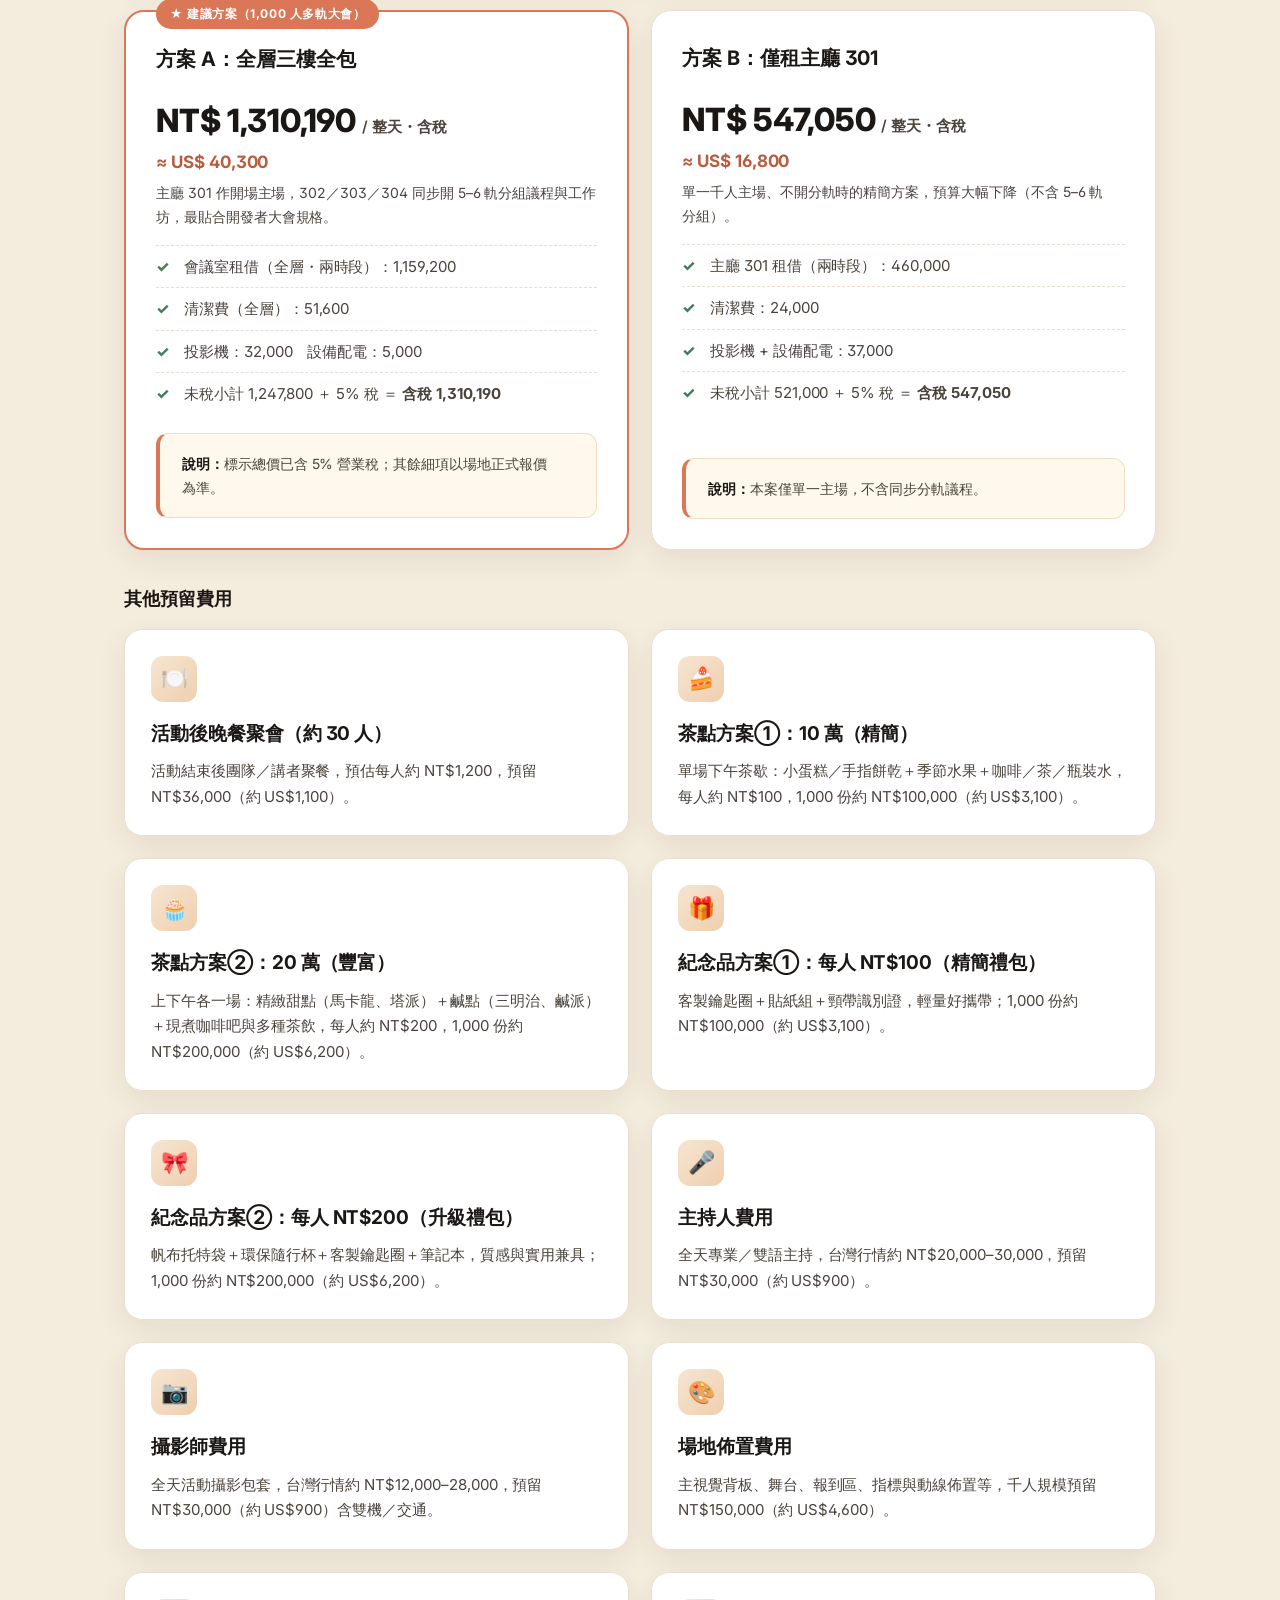
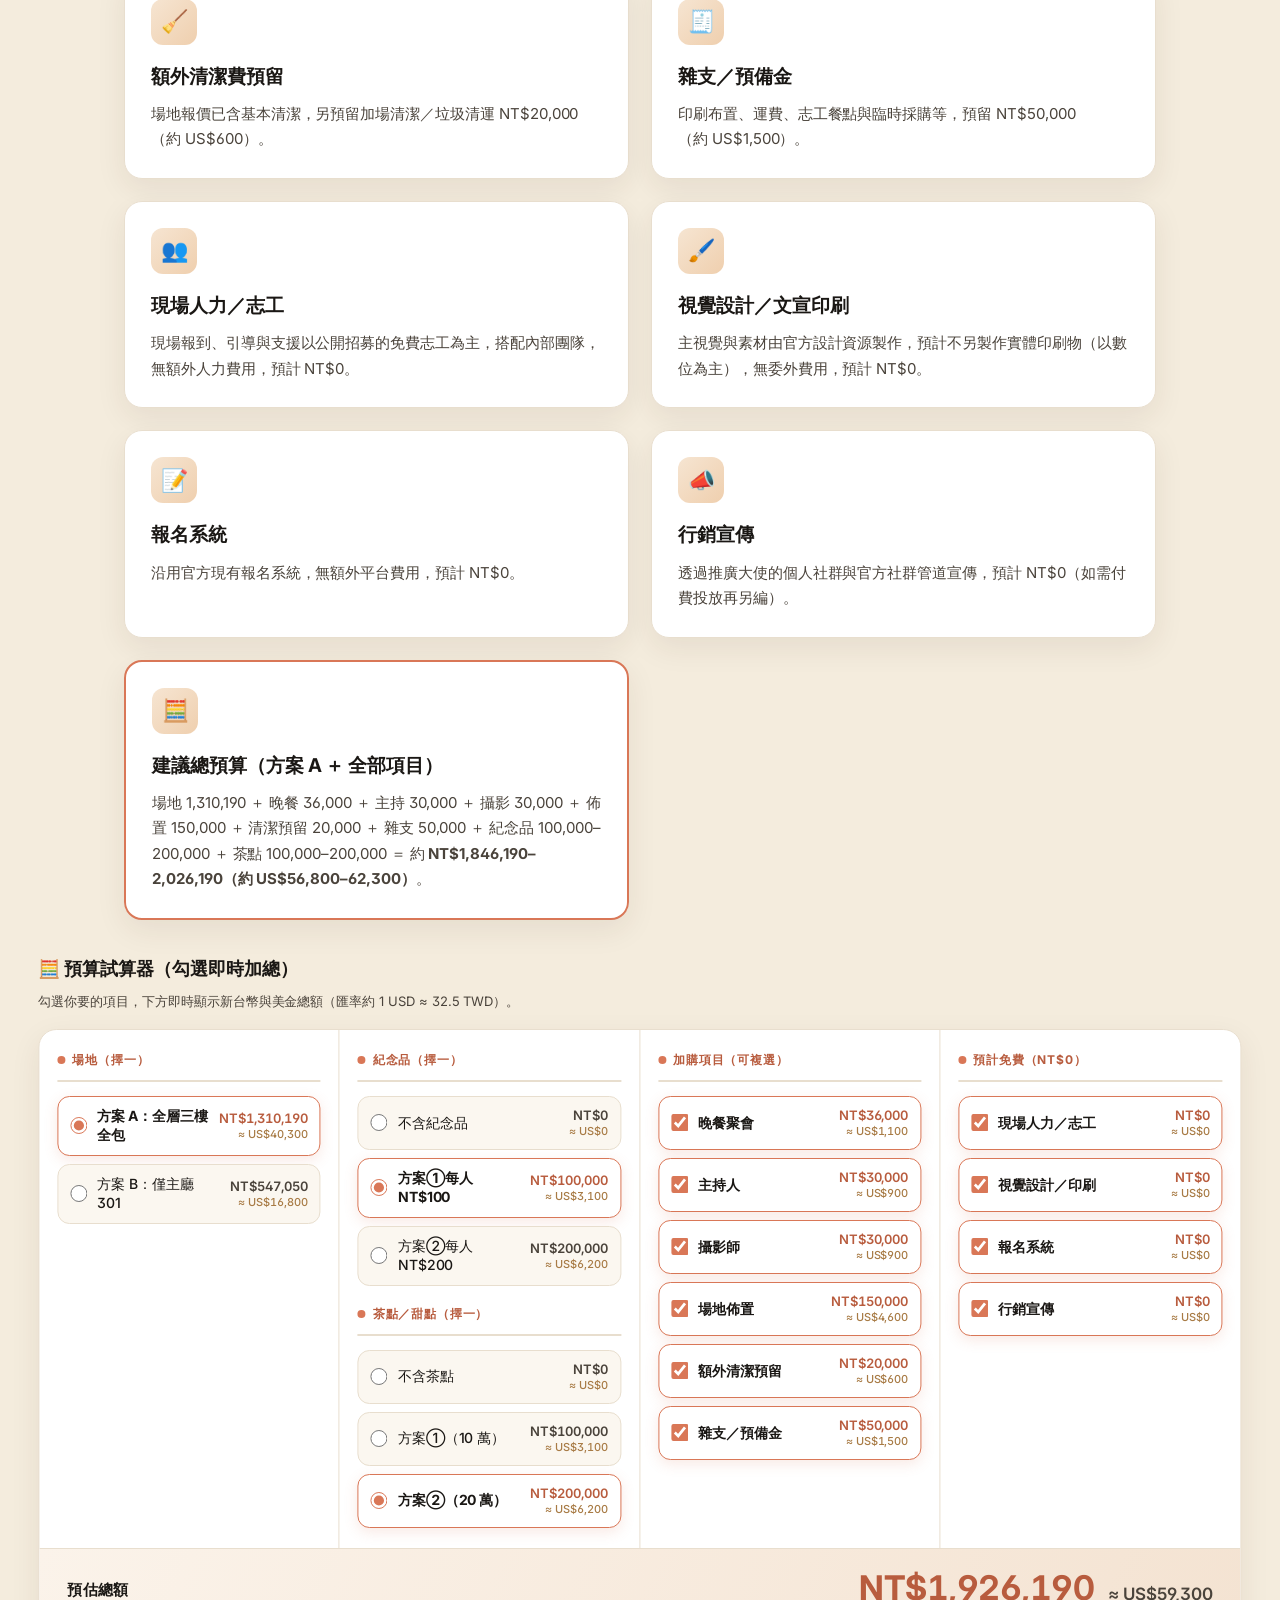
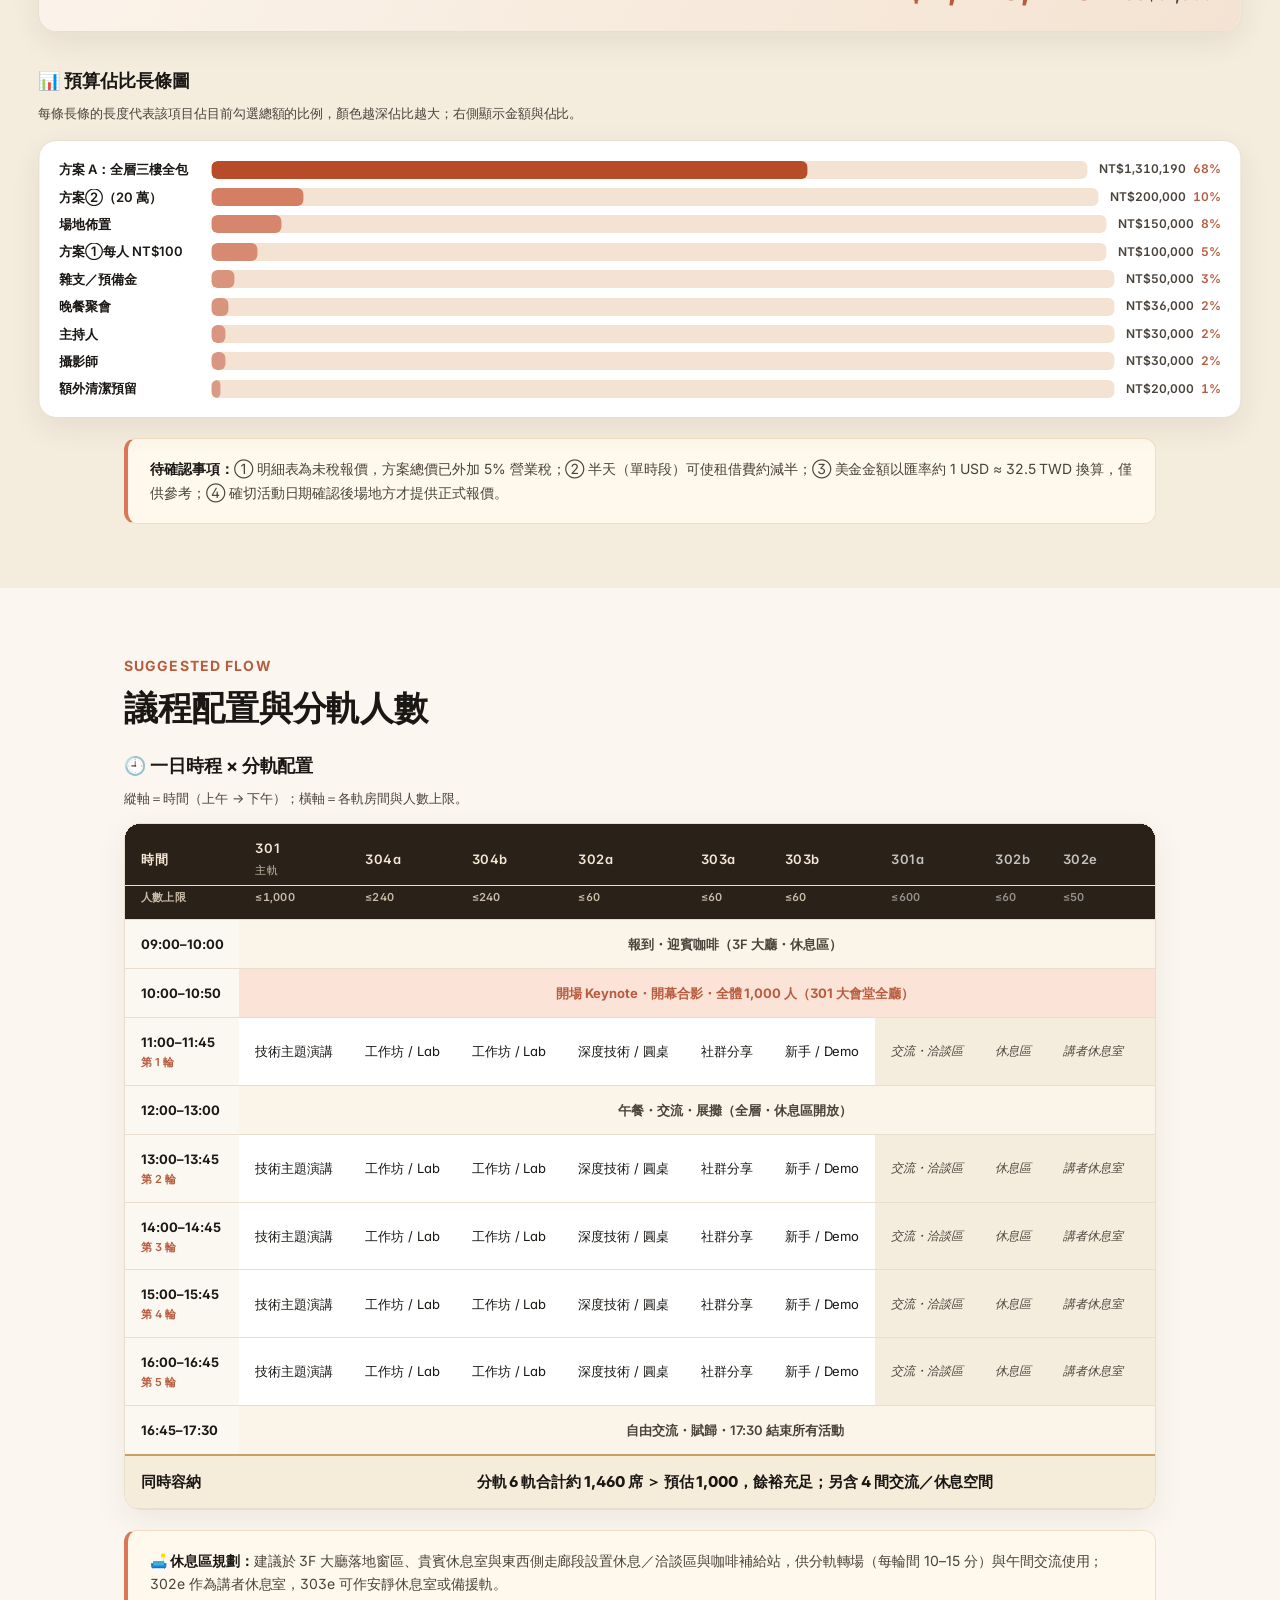
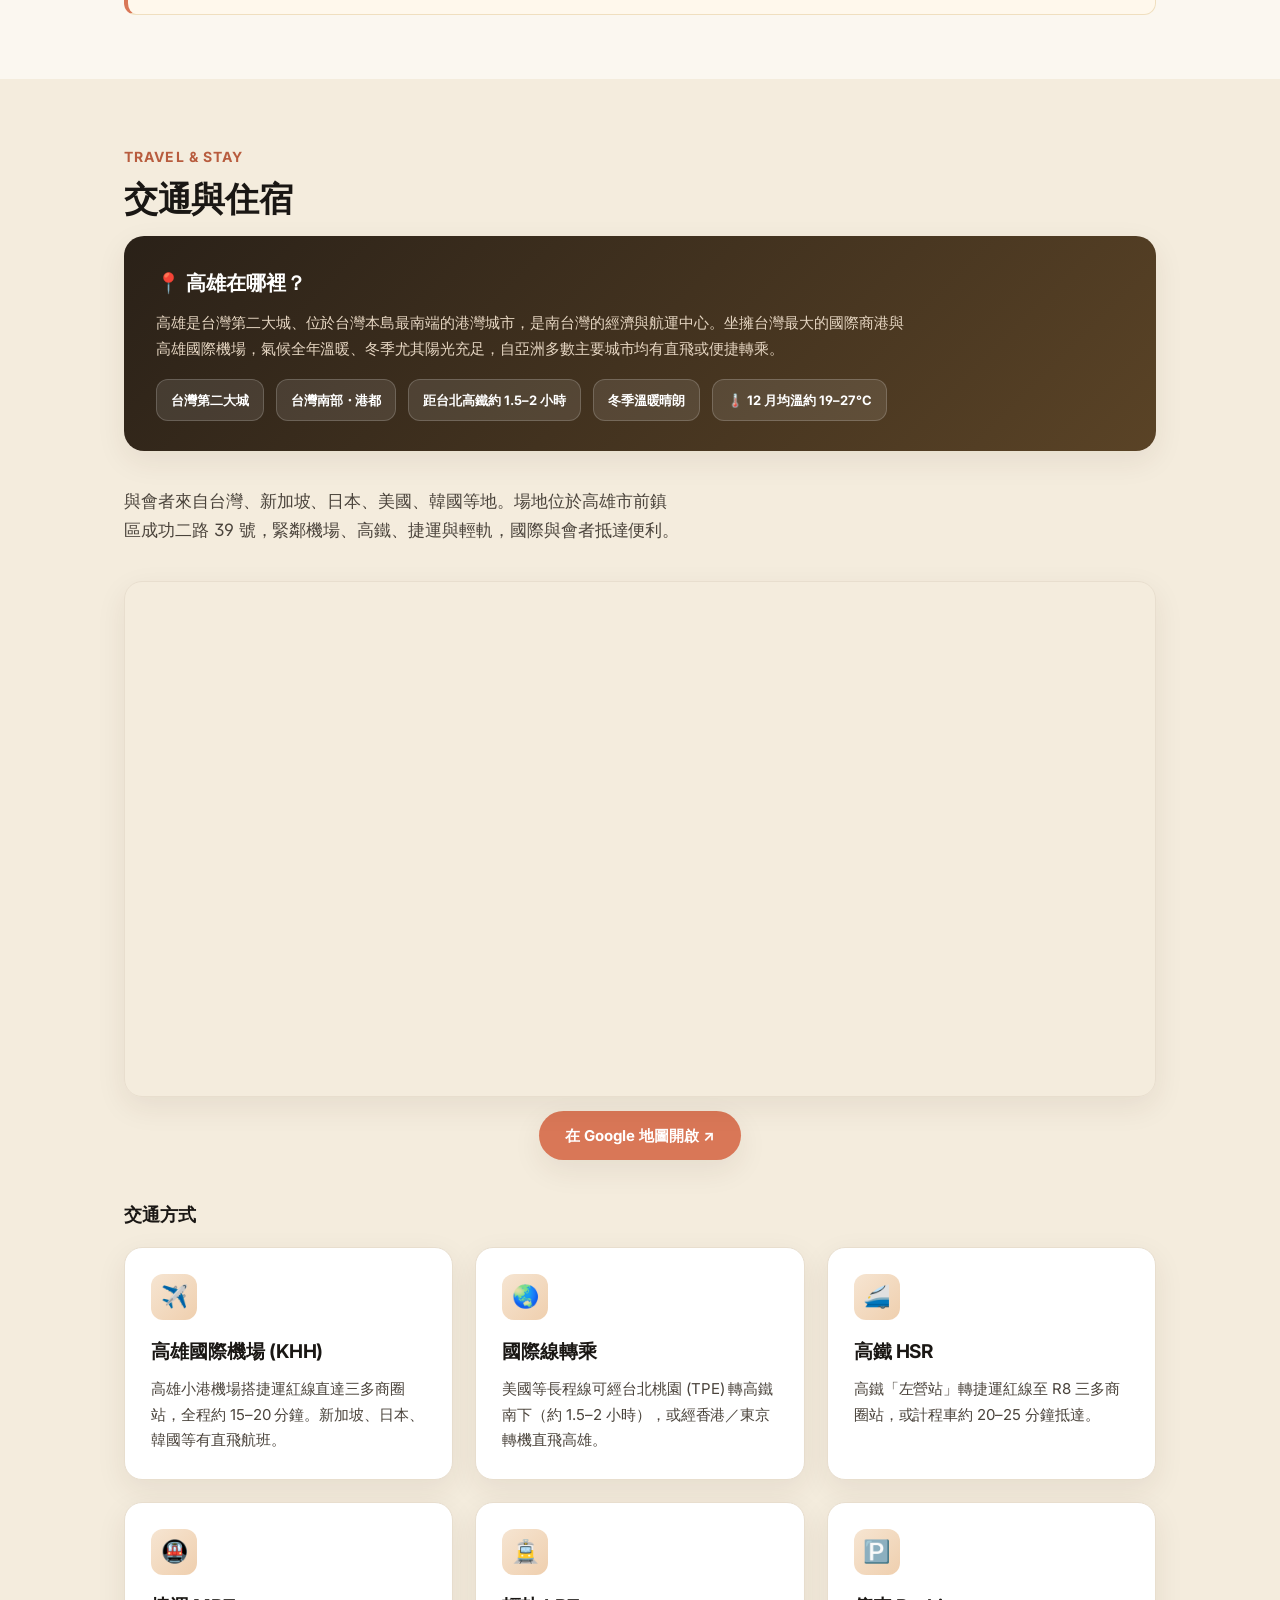
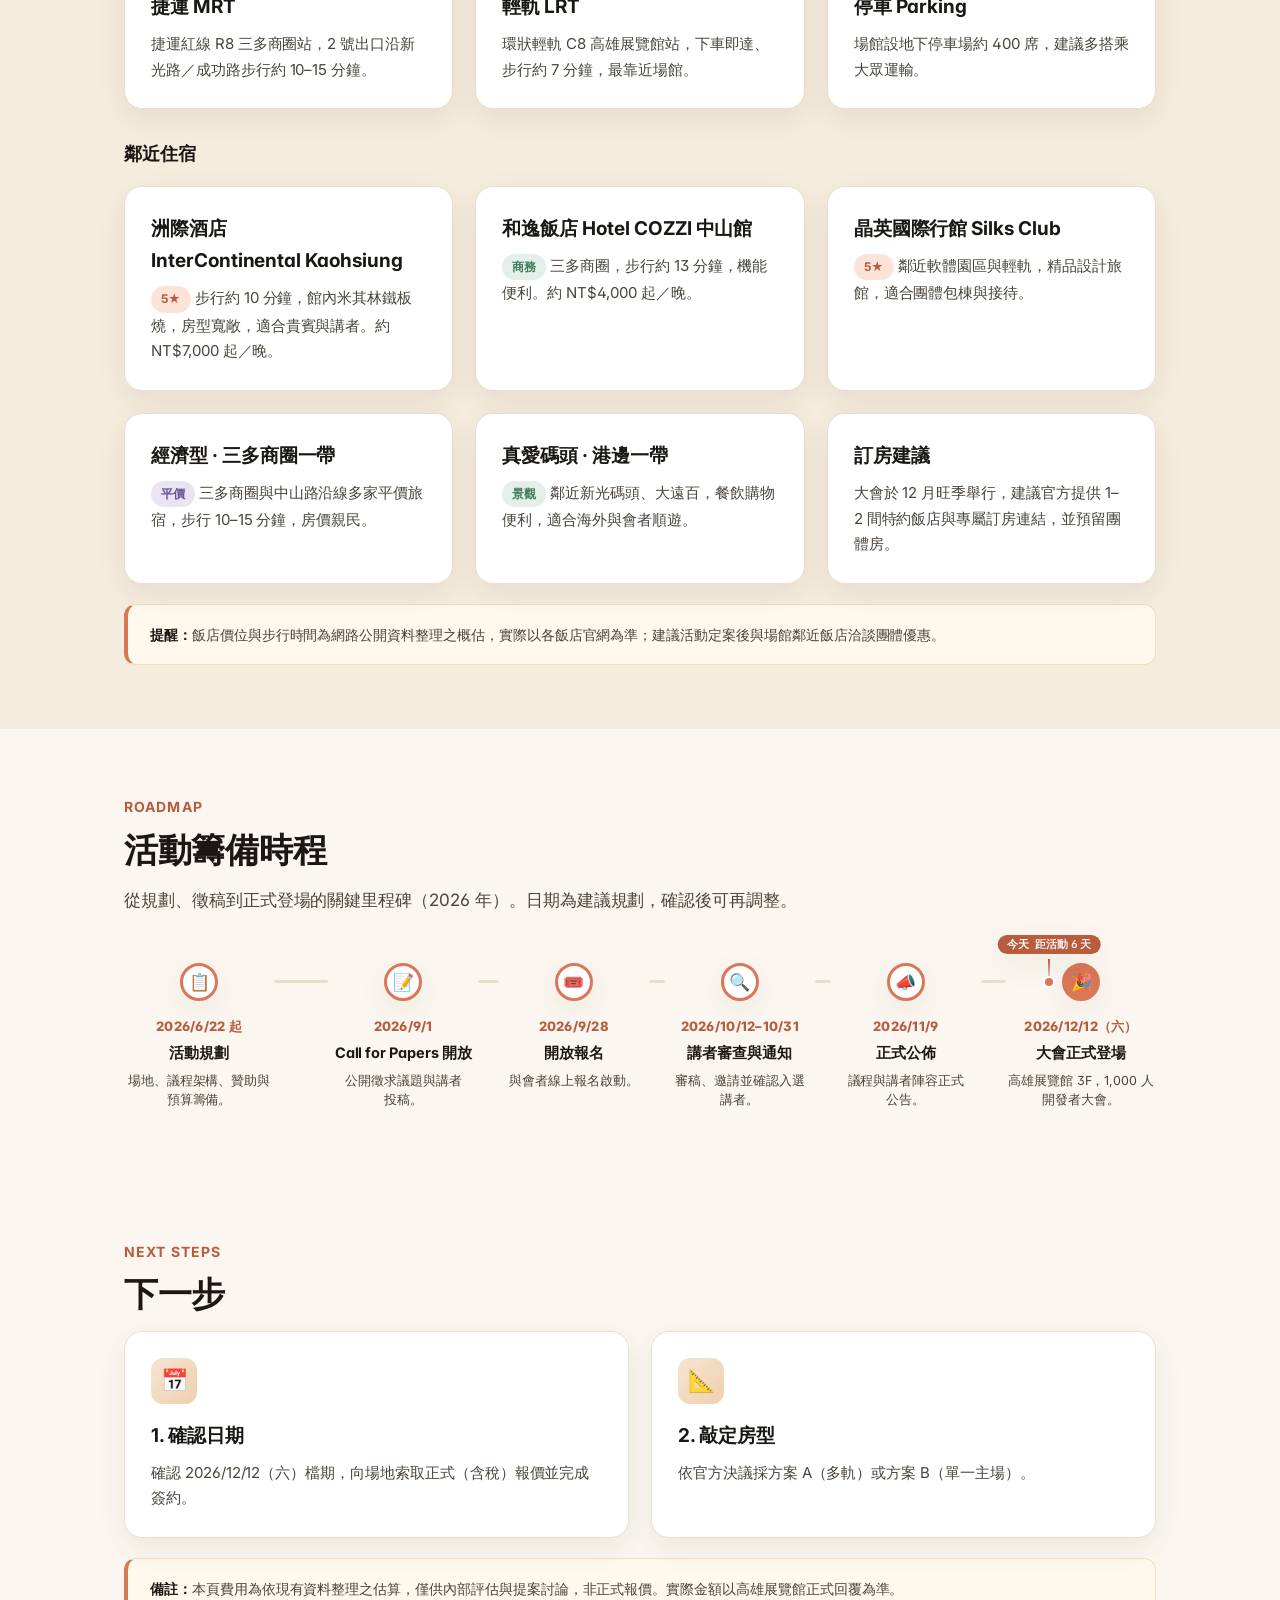
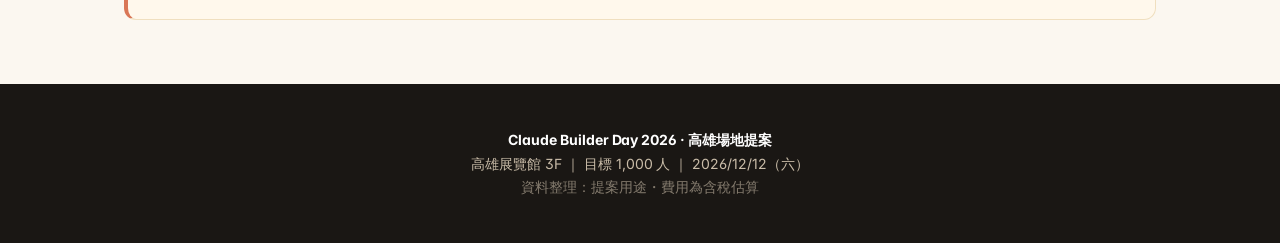
==== commit 0d3d6582: "Add budget share bar chart below the calculator Render selected budget items as horizontal bars (len" ====
--- a/index.html
+++ b/index.html
@@ -331,6 +331,10 @@
         <div class="calc-nums"><b id="calcTwd">NT$0</b><em id="calcUsd">≈ US$0</em></div>
       </div>
     </div>
+
+    <h3 style="margin:34px 0 6px;font-size:18px" data-i18n="map_h">📊 預算佔比長條圖</h3>
+    <p style="font-size:13px;color:var(--ink-soft);margin-bottom:16px" data-i18n="map_sub">每條長條的長度代表該項目佔目前勾選總額的比例，顏色越深佔比越大；右側顯示金額與佔比。</p>
+    <div class="budget-map card" id="budgetMap" role="img" aria-label="預算佔比長條圖"></div>
     </div>
 
     <div class="note" data-i18n-html="co_note"><b>待確認事項：</b>① 明細表為未稅報價，方案總價已外加 5% 營業稅；② 進出場費用與保全費尚未列入（場地另計）；③ 半天（單時段）可使租借費約減半；④ 美金金額以匯率約 1 USD ≈ 32.5 TWD 換算，僅供參考；⑤ 確切活動日期確認後場地方才提供正式報價。</div>
--- a/css/styles.css
+++ b/css/styles.css
@@ -175,6 +175,19 @@
 .grid-table th.rest-h small{color:rgba(255,255,255,.5)}
 .grid-table tr.rnd td.rest{background:#F4ECDD;color:var(--ink-soft);font-style:italic;font-size:12px}
 .grid-table tfoot td{background:#F6ECDA;text-align:center}
+/* 表頭人數上限獨立列 */
+.grid-table thead tr:first-child th{padding-bottom:5px}
+.grid-table thead .cap-row th{padding-top:2px;padding-bottom:12px;font-size:11px;font-weight:600;
+  color:#C9BCA8;letter-spacing:.02em;font-variant-numeric:tabular-nums}
+.grid-table thead .cap-row th.rest-h{color:rgba(255,255,255,.5)}
+.grid-table thead .cap-label{font-weight:700;color:#F4C9A8;text-transform:uppercase;letter-spacing:.05em}
+/* 時間欄水平捲動時固定（桌機與手機皆同） */
+.grid-table thead th:first-child,
+.grid-table td.tcell,
+.grid-table tfoot td:first-child{position:sticky;left:0;box-shadow:6px 0 8px -6px rgba(60,40,20,.32)}
+.grid-table td.tcell,.grid-table tfoot td:first-child{z-index:2}
+.grid-table thead th:first-child{z-index:3;box-shadow:6px 0 8px -6px rgba(0,0,0,.4)}
+.grid-table tfoot td:first-child{background:#F6ECDA;text-align:left}
 
 .pill{display:inline-block;font-size:12px;font-weight:700;padding:3px 10px;border-radius:20px}
 .pill.main{background:#FCE3D8;color:var(--accent-dark)}
@@ -215,7 +228,7 @@
 .tl-today-flag:hover{transform:translateX(-50%) scale(1.07)}
 @keyframes tlPulse{0%{box-shadow:0 0 0 0 rgba(217,119,87,.5)}70%{box-shadow:0 0 0 9px rgba(217,119,87,0)}100%{box-shadow:0 0 0 0 rgba(217,119,87,0)}}
 @media(prefers-reduced-motion:reduce){.tl-today-dot{animation:none}.tl-today{transition:none}}
-@media(max-width:760px){
+@media(max-width:1180px){
   .timeline{flex-direction:column;align-items:stretch;gap:8px;margin-top:34px}
   .tl-seg,.tl-today{display:none}
   .tl-item{width:auto;display:grid;grid-template-columns:46px 1fr;text-align:left;gap:12px;padding:0}
@@ -314,6 +327,25 @@
 .freepill{display:inline-block;margin-left:8px;padding:2px 9px;border-radius:20px;font-size:12px;
   font-weight:700;color:var(--good);background:rgba(63,125,91,.12);vertical-align:middle;letter-spacing:.02em}
 
+/* ── 預算佔比長條圖（每項一條，長度＝佔比、顏色越深佔比越大） ── */
+.budget-map{display:flex;flex-direction:column;gap:7px;width:100%;padding:18px 20px;
+  background:var(--card);border:1px solid var(--line);border-radius:18px;box-shadow:var(--shadow)}
+.bm-row{display:grid;grid-template-columns:140px 1fr auto;align-items:center;gap:12px}
+.bm-name{font-size:13px;font-weight:600;color:var(--ink);line-height:1.3;
+  white-space:nowrap;overflow:hidden;text-overflow:ellipsis}
+.bm-track{display:block;position:relative;height:18px;background:#F4E3D2;border-radius:6px;overflow:hidden}
+.bm-fill{display:block;height:100%;border-radius:6px;min-width:3px;transition:width .25s ease,filter .15s ease}
+.bm-row:hover .bm-fill{filter:brightness(1.06) saturate(1.05)}
+.bm-amt{font-size:12px;font-weight:600;color:var(--ink-soft);font-variant-numeric:tabular-nums;
+  white-space:nowrap;text-align:right}
+.bm-amt em{font-style:normal;color:var(--accent-dark);margin-left:7px}
+@media(max-width:640px){
+  .bm-row{grid-template-columns:104px 1fr auto;gap:8px}
+  .bm-name{font-size:12px}
+  .bm-amt{font-size:11px}
+  .bm-amt em{margin-left:4px}
+}
+
 /* ── 手機細節打磨 ── */
 @media(max-width:560px){
   .brand{font-size:14px}
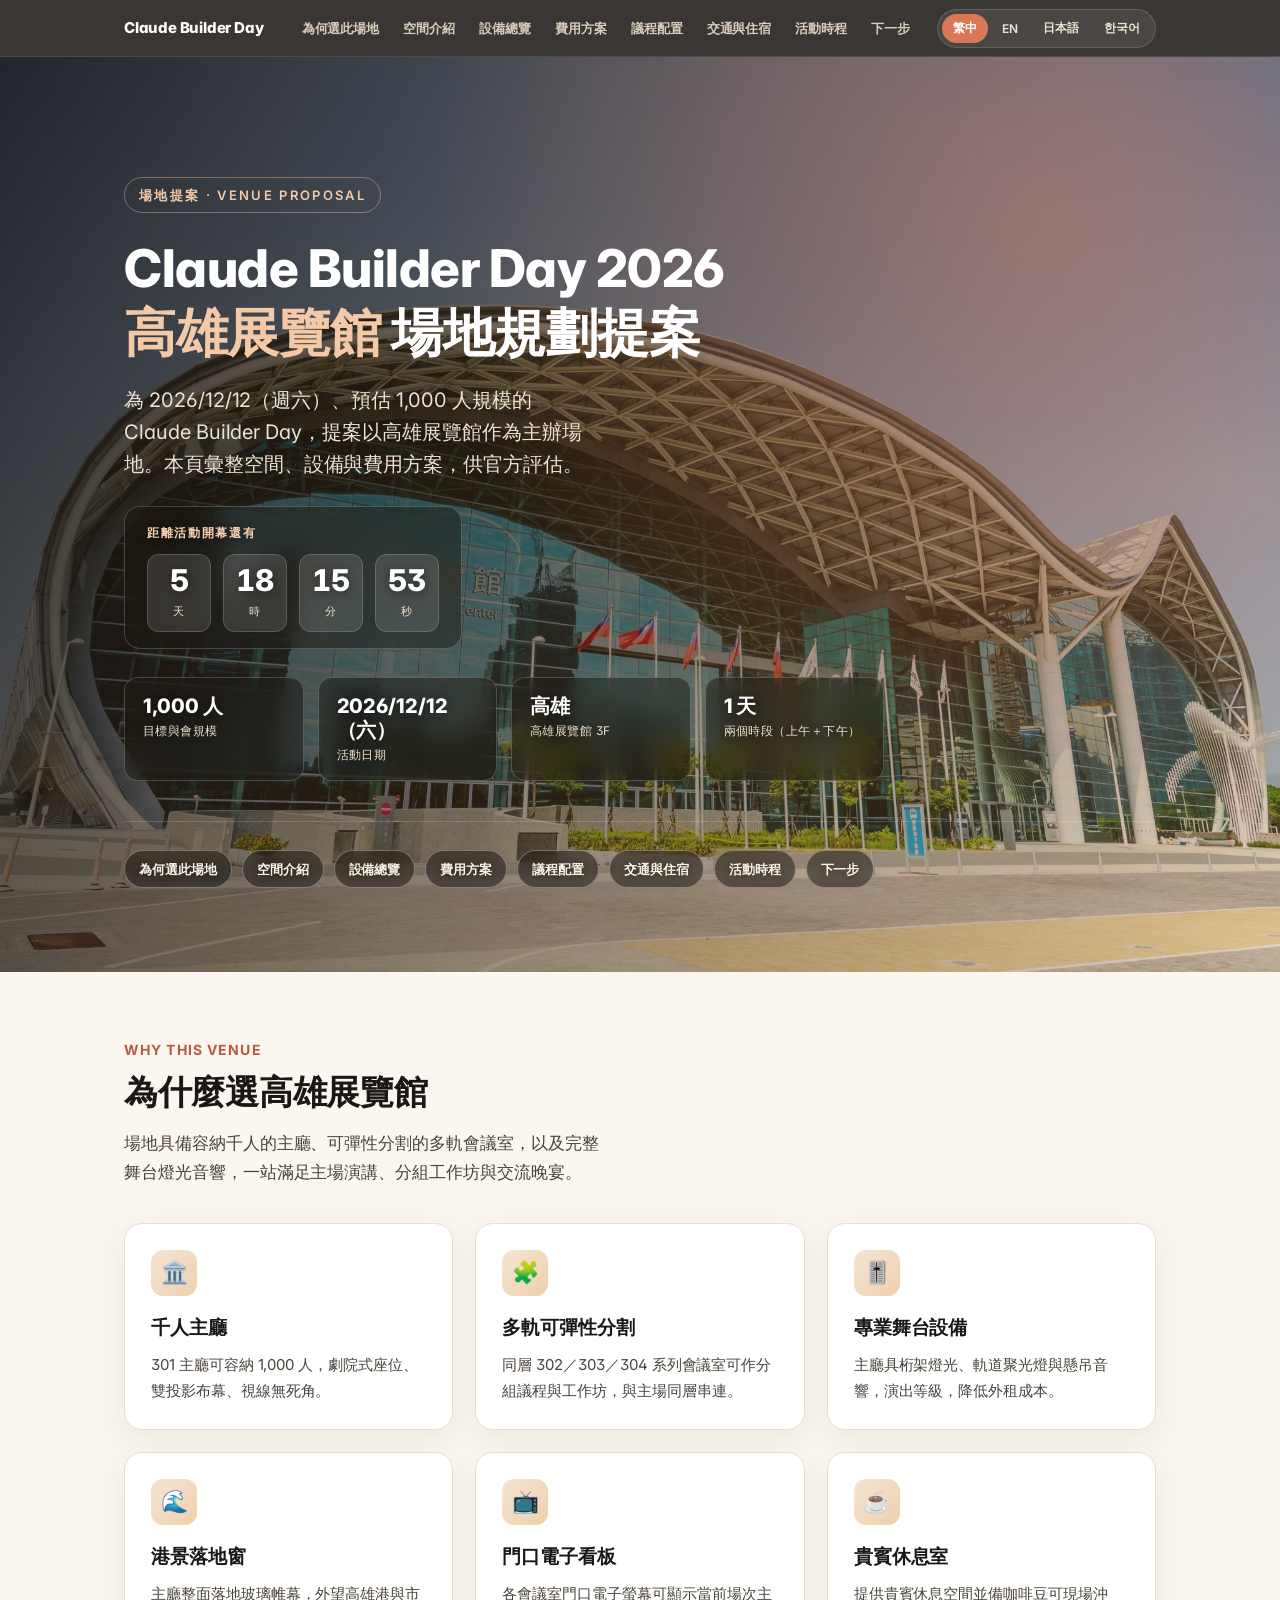
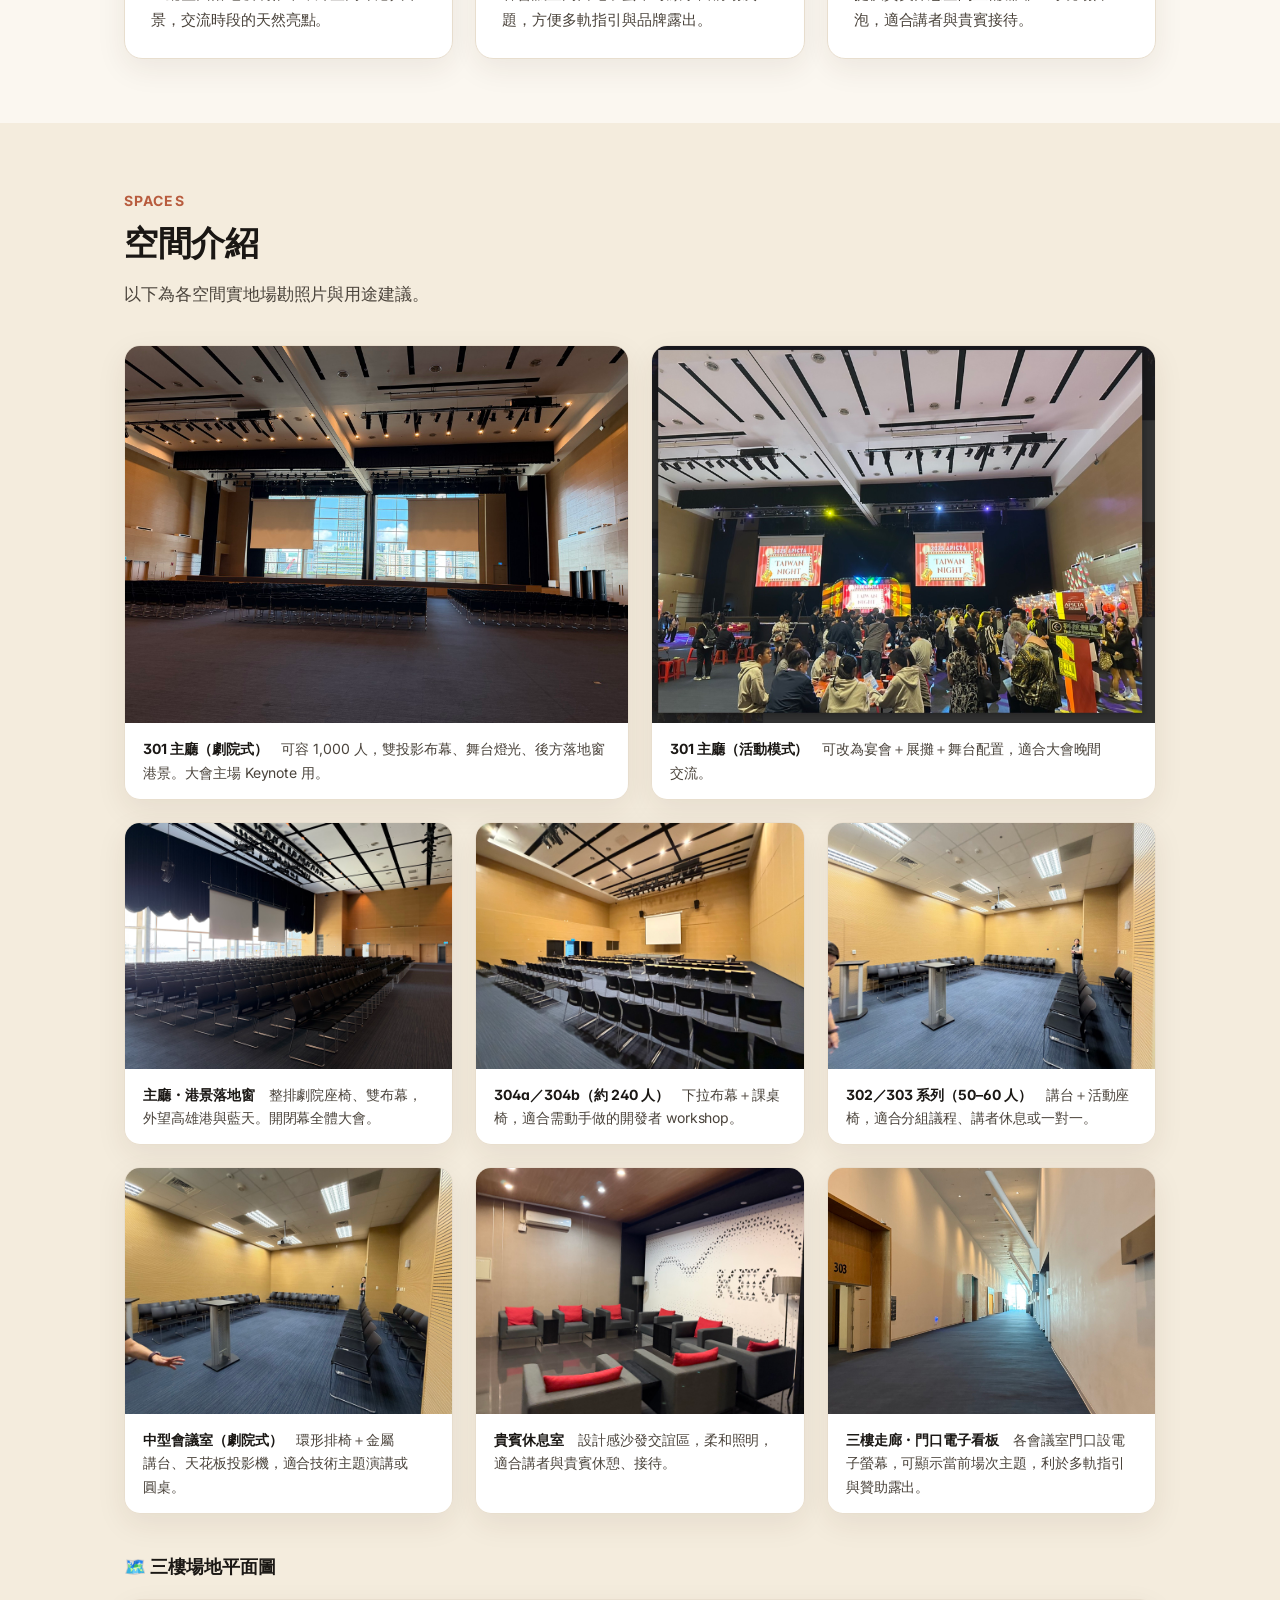
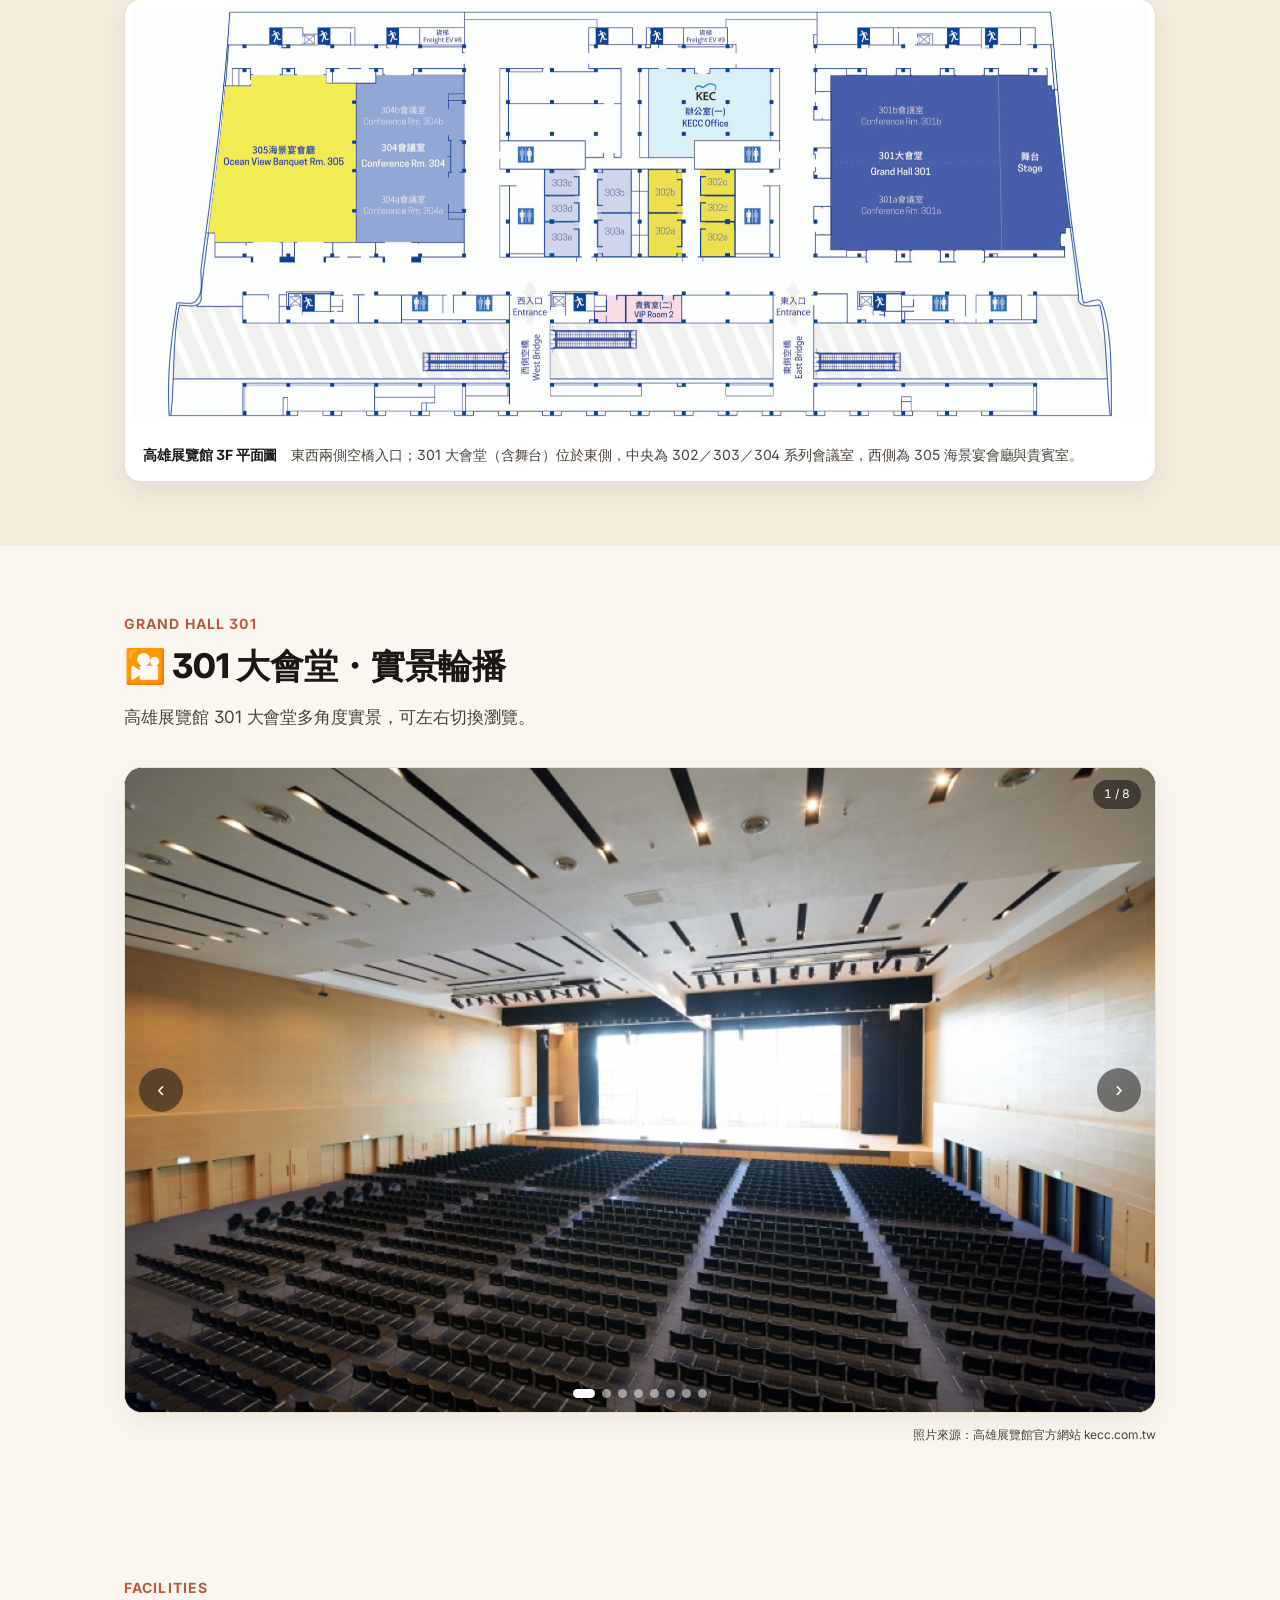
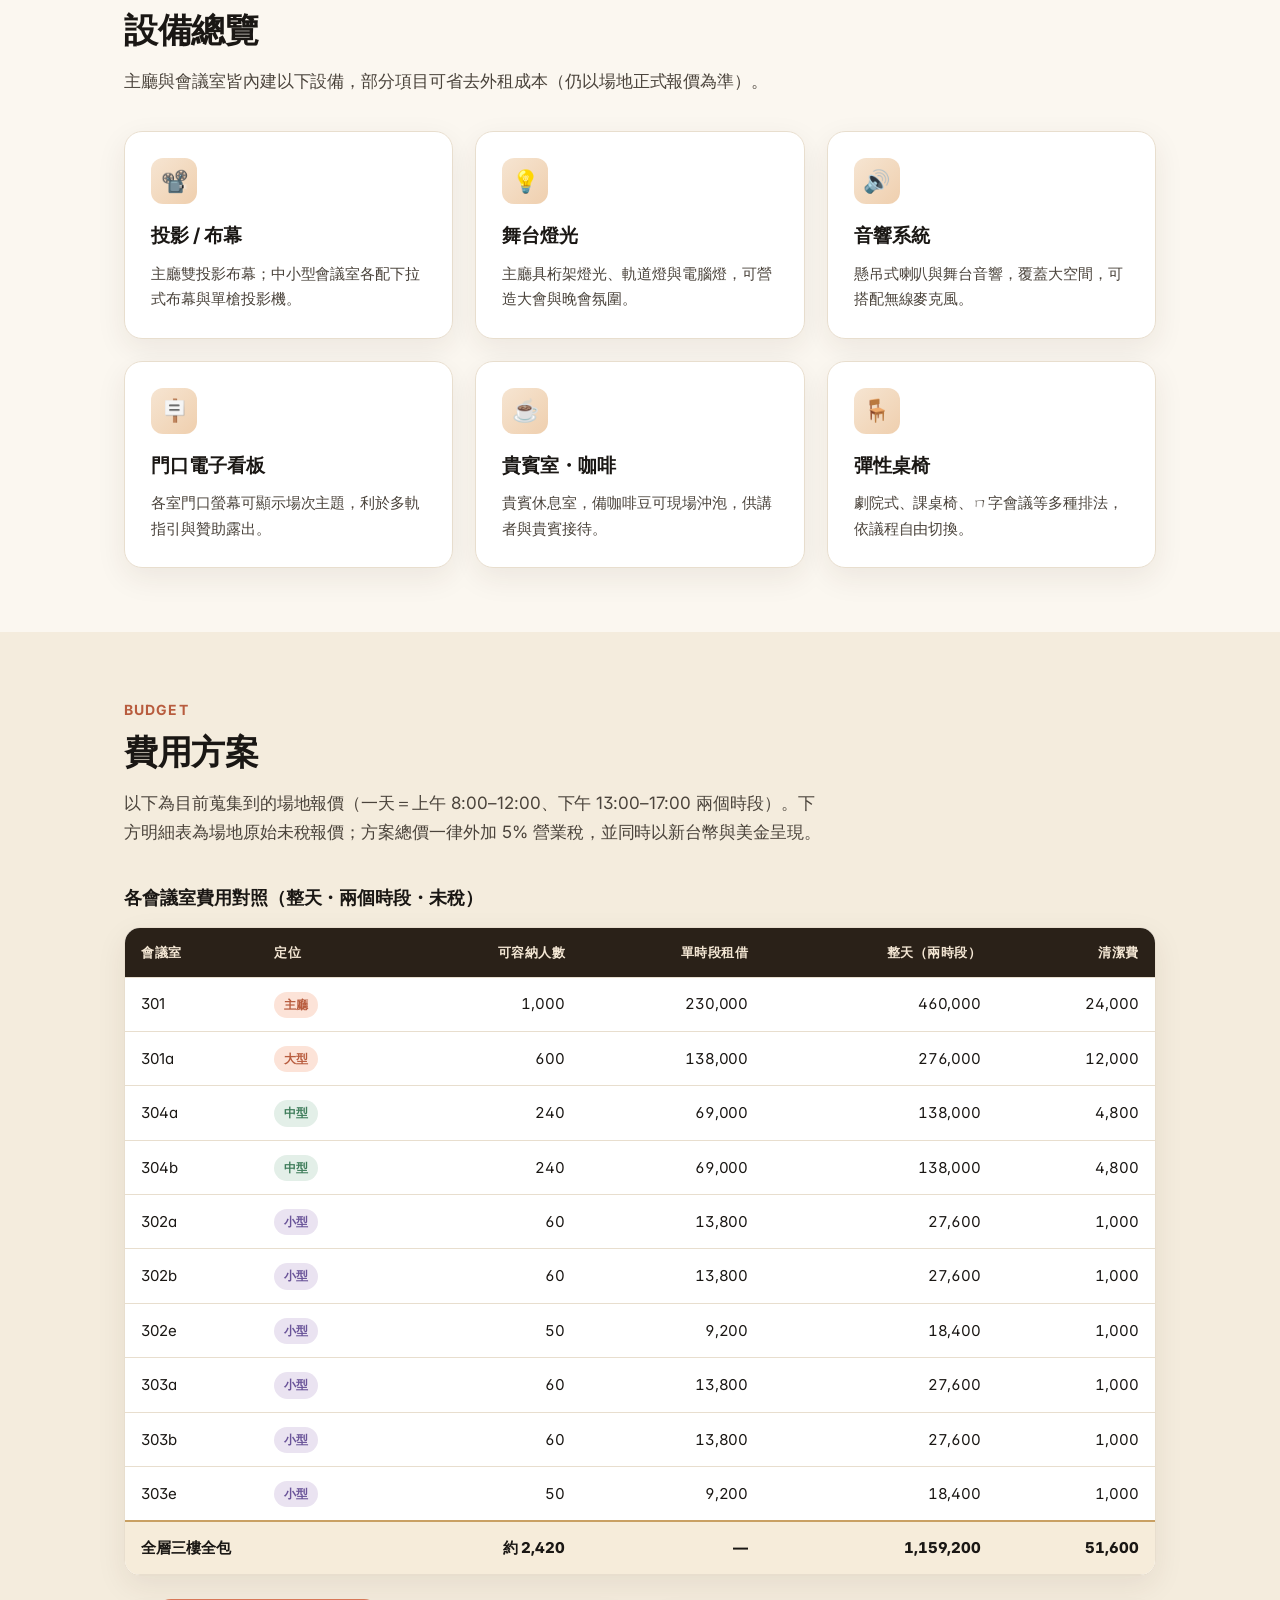
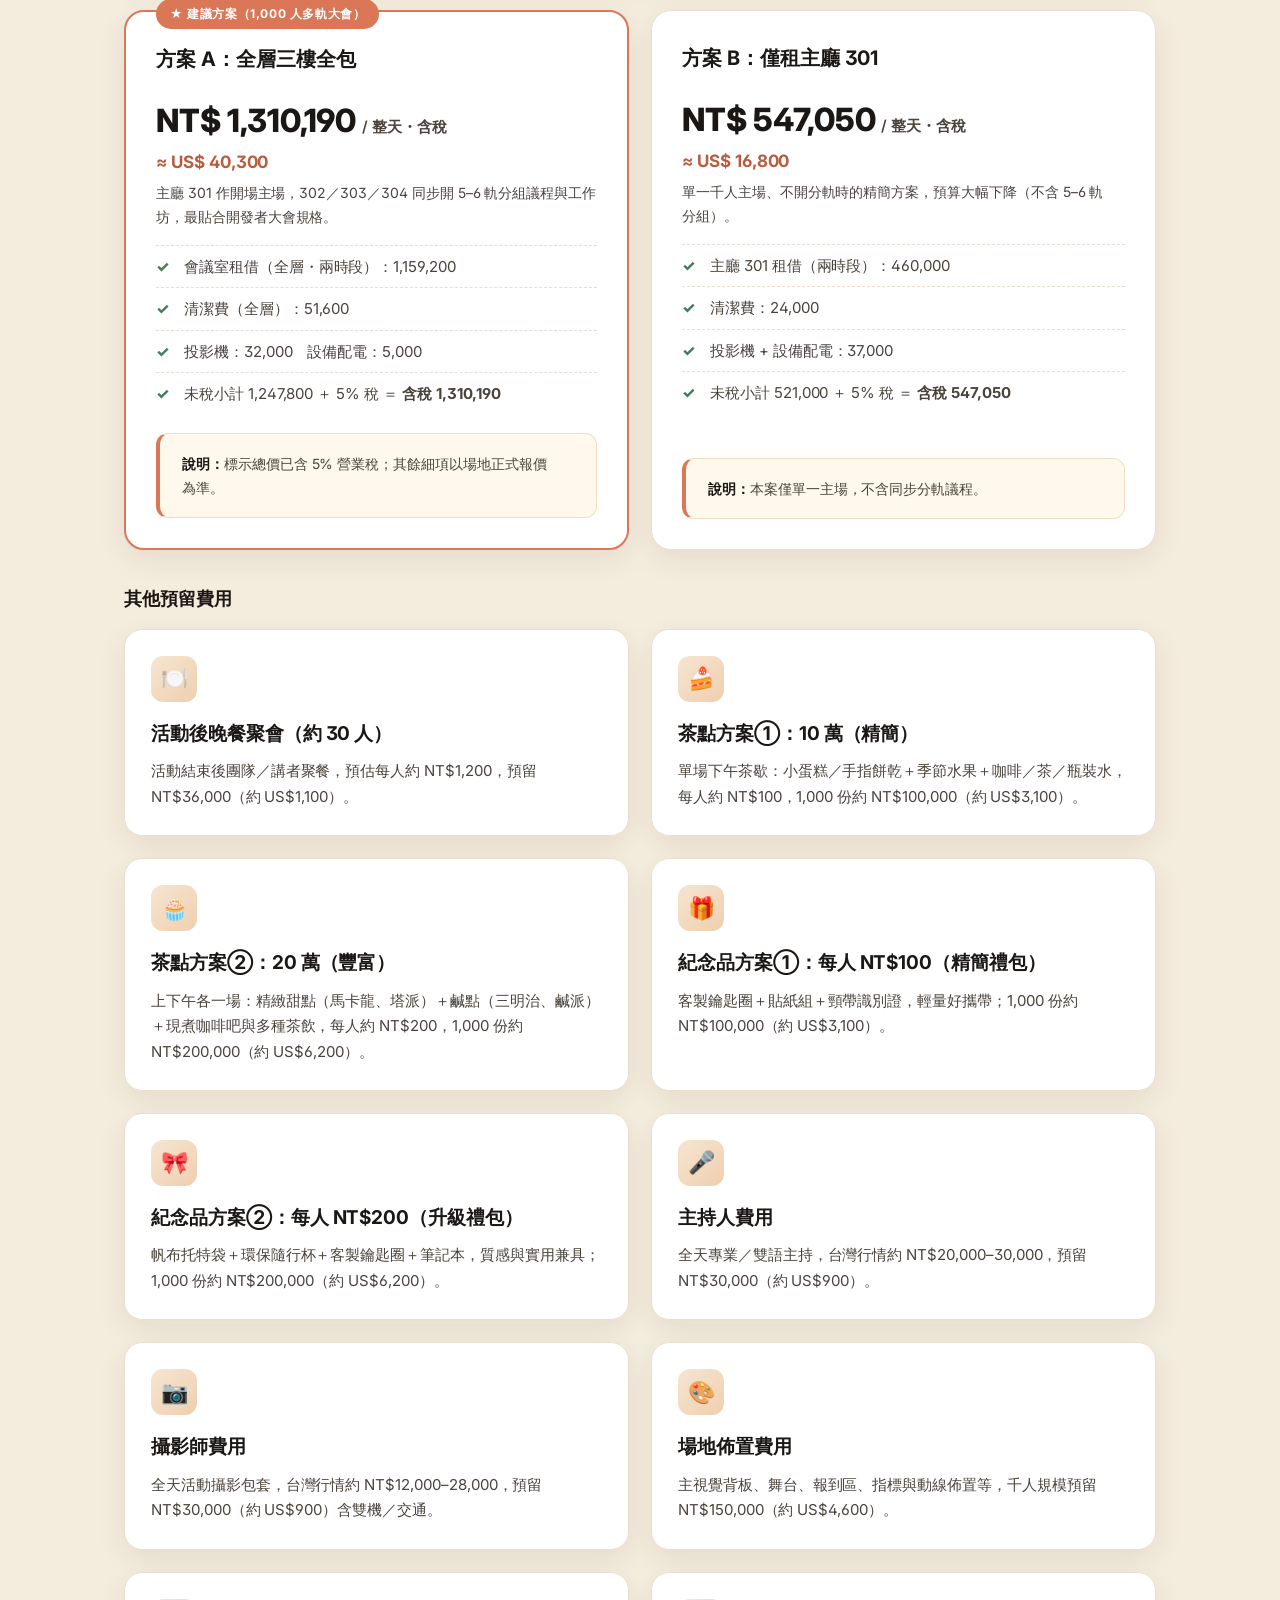
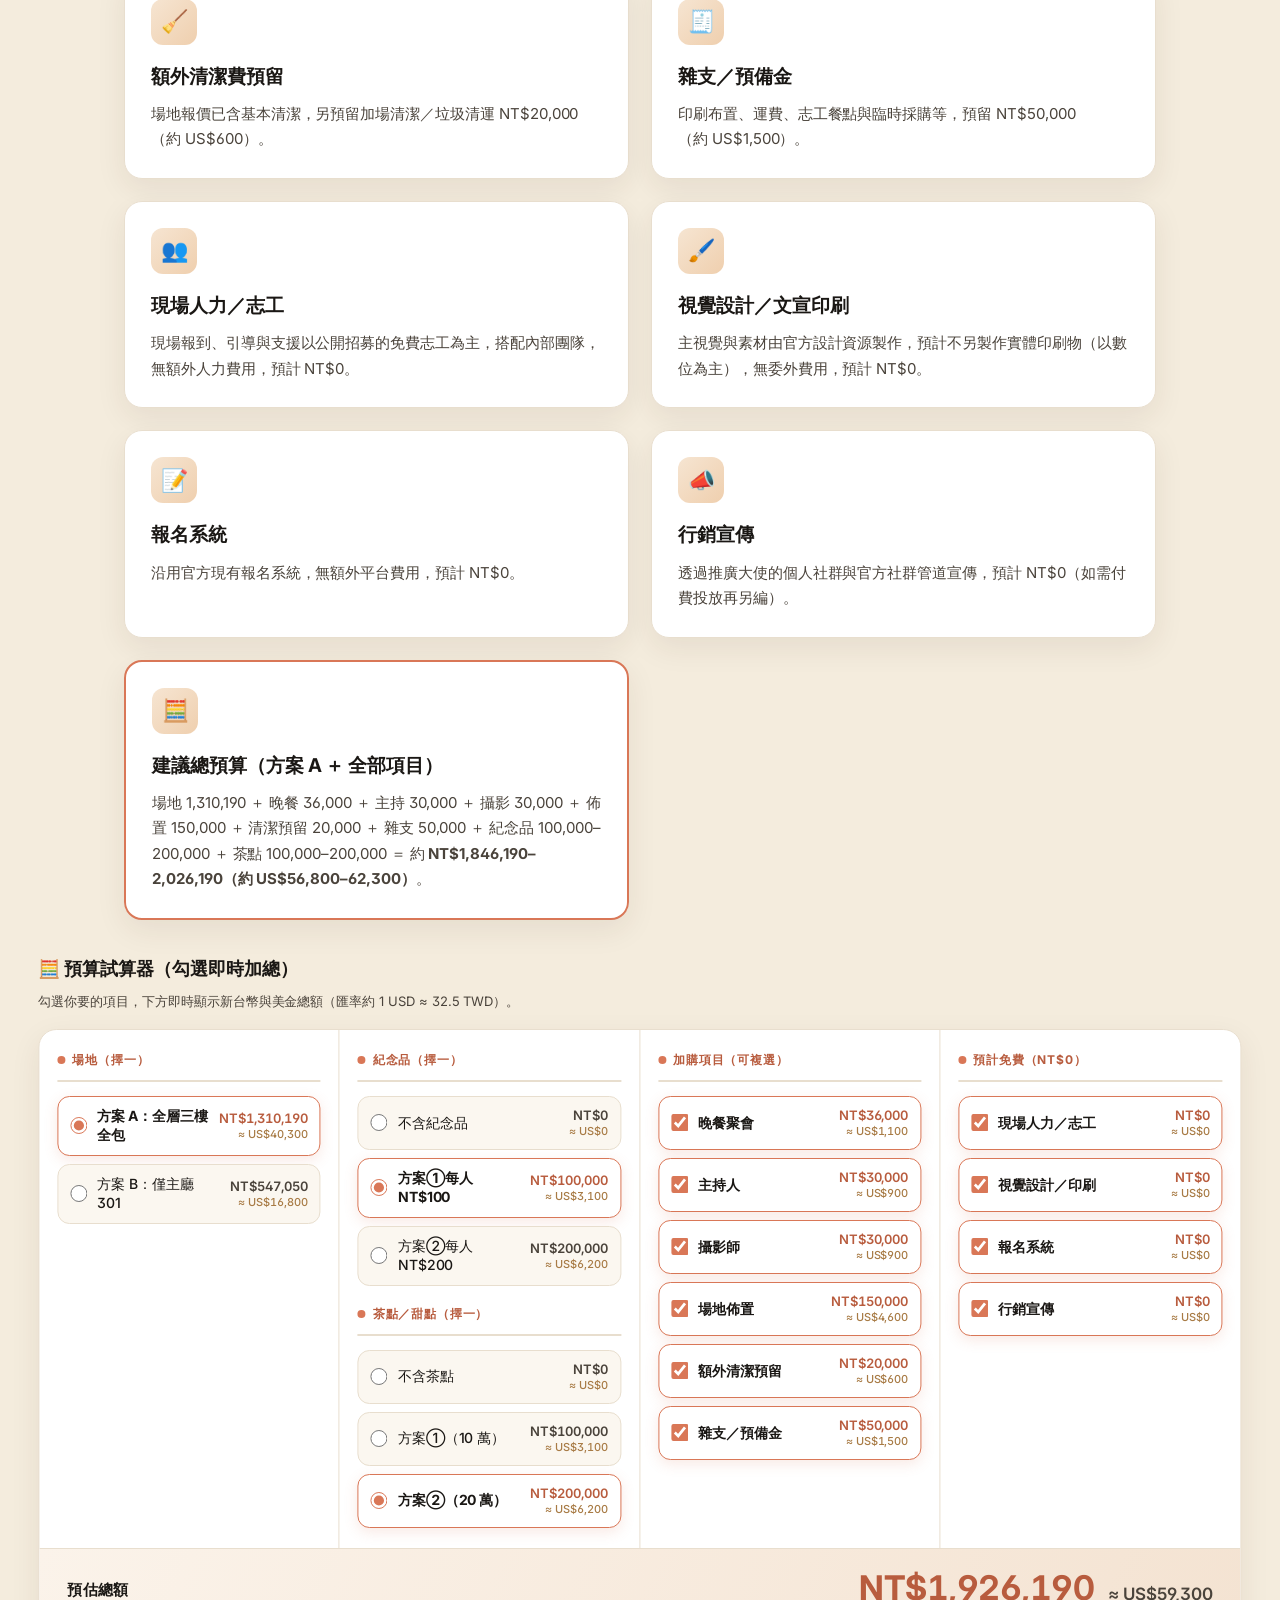
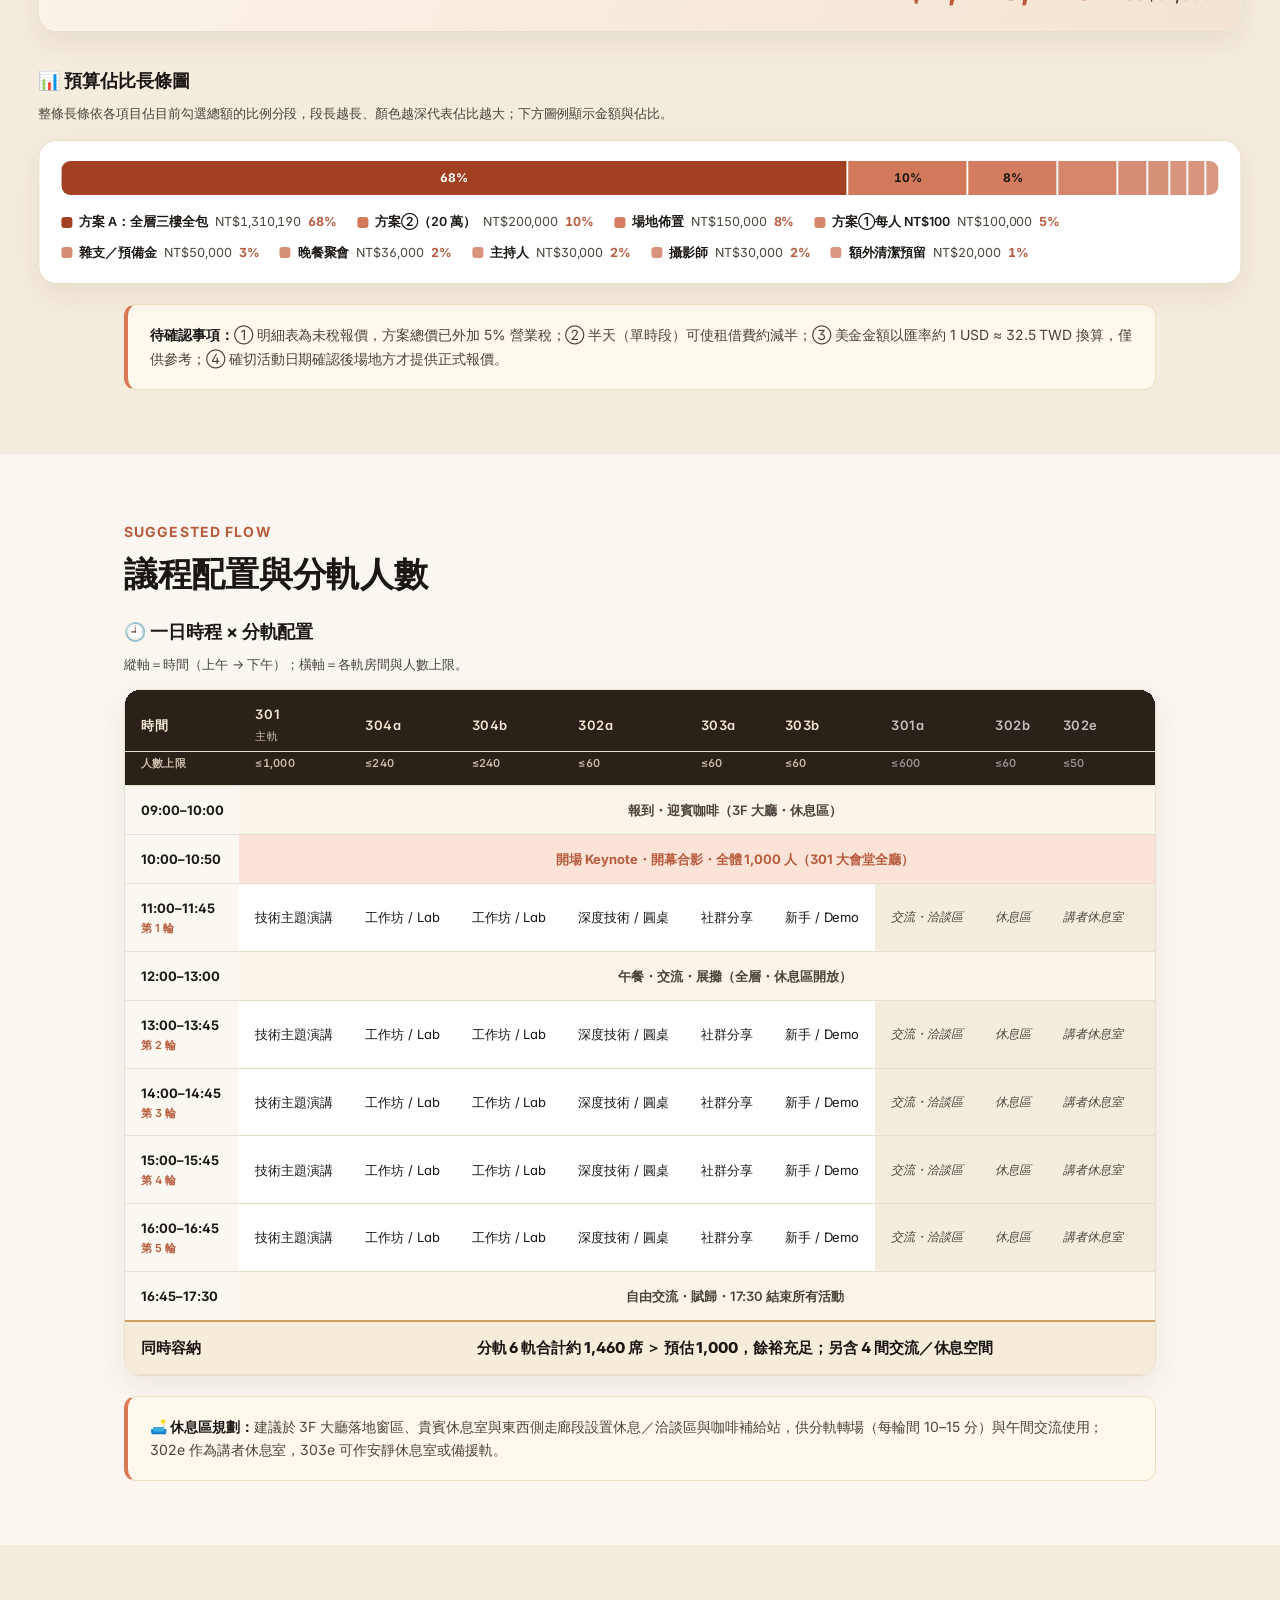
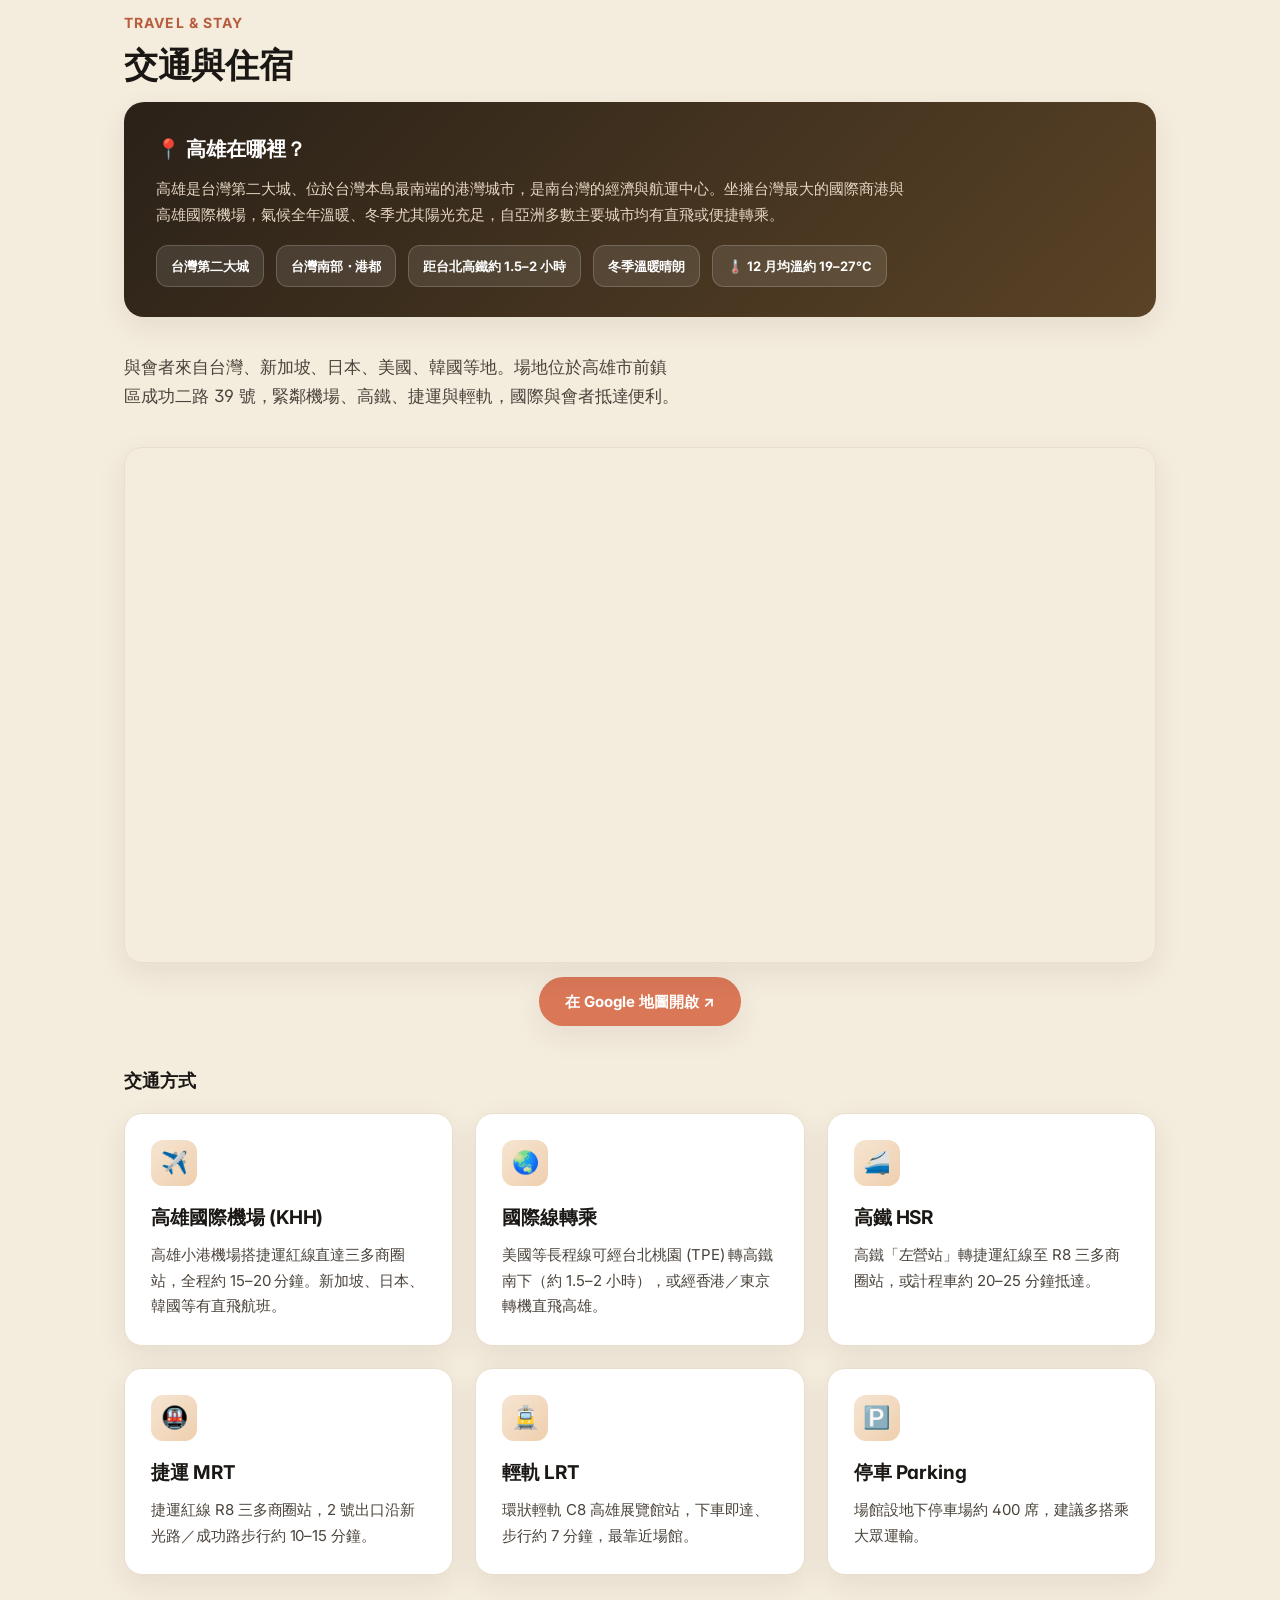
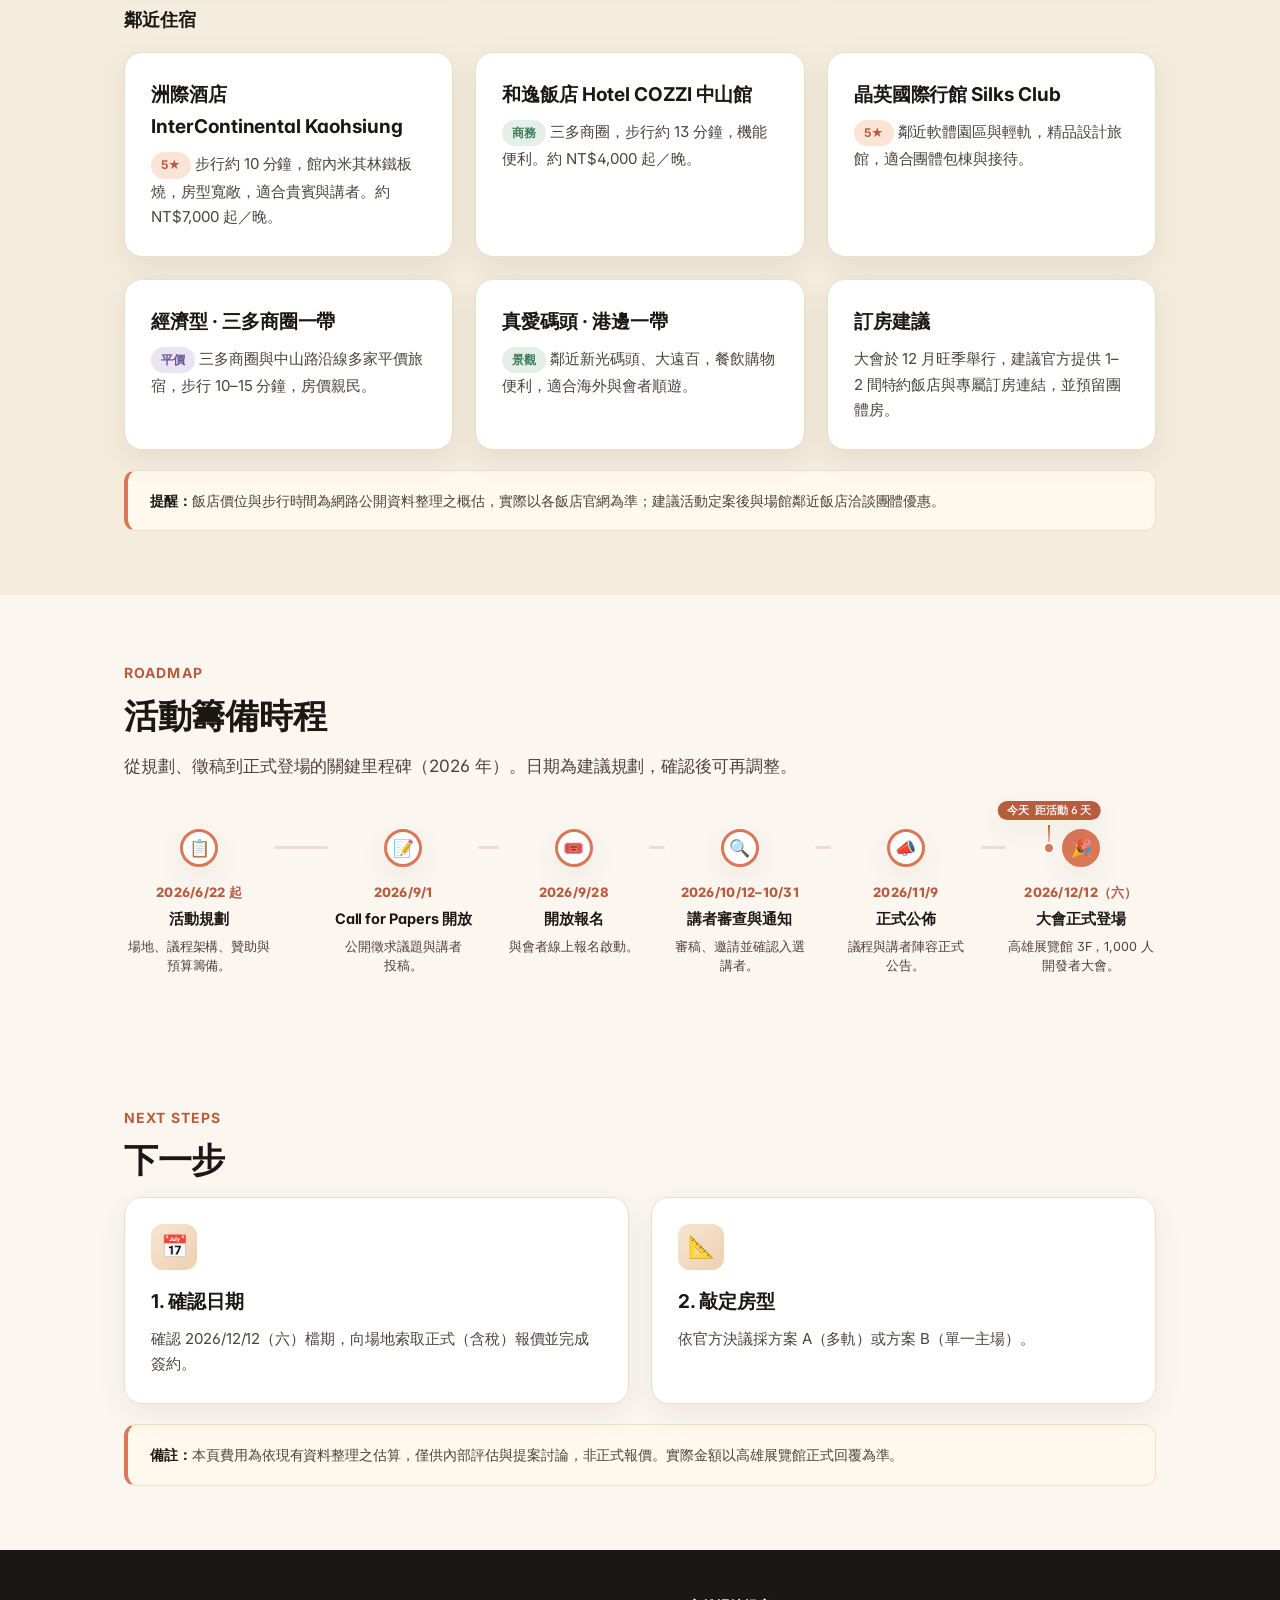
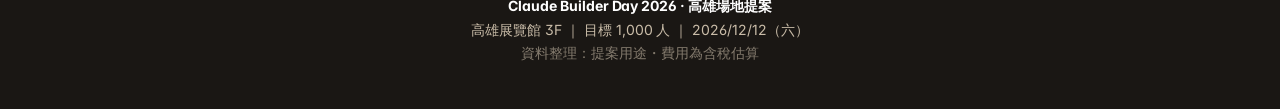
==== commit df7246d7: "Switch budget chart to a single stacked bar Render the selected items as one horizontal bar split in" ====
--- a/index.html
+++ b/index.html
@@ -333,7 +333,7 @@
     </div>
 
     <h3 style="margin:34px 0 6px;font-size:18px" data-i18n="map_h">📊 預算佔比長條圖</h3>
-    <p style="font-size:13px;color:var(--ink-soft);margin-bottom:16px" data-i18n="map_sub">每條長條的長度代表該項目佔目前勾選總額的比例，顏色越深佔比越大；右側顯示金額與佔比。</p>
+    <p style="font-size:13px;color:var(--ink-soft);margin-bottom:16px" data-i18n="map_sub">整條長條依各項目佔目前勾選總額的比例分段，段長越長、顏色越深代表佔比越大；下方圖例顯示金額與佔比。</p>
     <div class="budget-map card" id="budgetMap" role="img" aria-label="預算佔比長條圖"></div>
     </div>
 
--- a/css/styles.css
+++ b/css/styles.css
@@ -327,23 +327,26 @@
 .freepill{display:inline-block;margin-left:8px;padding:2px 9px;border-radius:20px;font-size:12px;
   font-weight:700;color:var(--good);background:rgba(63,125,91,.12);vertical-align:middle;letter-spacing:.02em}
 
-/* ── 預算佔比長條圖（每項一條，長度＝佔比、顏色越深佔比越大） ── */
-.budget-map{display:flex;flex-direction:column;gap:7px;width:100%;padding:18px 20px;
+/* ── 預算佔比長條圖（單一長條分段，段長＝佔比、顏色越深佔比越大） ── */
+.budget-map{display:flex;flex-direction:column;gap:16px;width:100%;padding:20px 22px;
   background:var(--card);border:1px solid var(--line);border-radius:18px;box-shadow:var(--shadow)}
-.bm-row{display:grid;grid-template-columns:140px 1fr auto;align-items:center;gap:12px}
-.bm-name{font-size:13px;font-weight:600;color:var(--ink);line-height:1.3;
-  white-space:nowrap;overflow:hidden;text-overflow:ellipsis}
-.bm-track{display:block;position:relative;height:18px;background:#F4E3D2;border-radius:6px;overflow:hidden}
-.bm-fill{display:block;height:100%;border-radius:6px;min-width:3px;transition:width .25s ease,filter .15s ease}
-.bm-row:hover .bm-fill{filter:brightness(1.06) saturate(1.05)}
-.bm-amt{font-size:12px;font-weight:600;color:var(--ink-soft);font-variant-numeric:tabular-nums;
-  white-space:nowrap;text-align:right}
-.bm-amt em{font-style:normal;color:var(--accent-dark);margin-left:7px}
+.bm-bar{display:flex;width:100%;height:34px;border-radius:9px;overflow:hidden;background:#F4E3D2}
+.bm-seg{box-sizing:border-box;height:100%;min-width:2px;display:flex;align-items:center;
+  justify-content:center;color:#fff;font-size:12px;font-weight:700;font-variant-numeric:tabular-nums;
+  overflow:hidden;white-space:nowrap;border-right:2px solid var(--card);transition:filter .15s ease}
+.bm-seg:last-child{border-right:none}
+.bm-seg:hover{filter:brightness(1.08) saturate(1.05)}
+.bm-seg.light{color:var(--ink)}
+.bm-legend{display:flex;flex-wrap:wrap;gap:9px 20px}
+.bm-leg{display:flex;align-items:center;gap:7px;font-size:12.5px;color:var(--ink-soft)}
+.bm-leg i{width:11px;height:11px;border-radius:3px;flex:none}
+.bm-leg b{color:var(--ink);font-weight:600}
+.bm-leg em{font-style:normal;font-variant-numeric:tabular-nums}
+.bm-leg s{text-decoration:none;color:var(--accent-dark);font-weight:700;font-variant-numeric:tabular-nums}
 @media(max-width:640px){
-  .bm-row{grid-template-columns:104px 1fr auto;gap:8px}
-  .bm-name{font-size:12px}
-  .bm-amt{font-size:11px}
-  .bm-amt em{margin-left:4px}
+  .bm-bar{height:30px}
+  .bm-legend{gap:7px 14px}
+  .bm-leg{font-size:12px}
 }
 
 /* ── 手機細節打磨 ── */
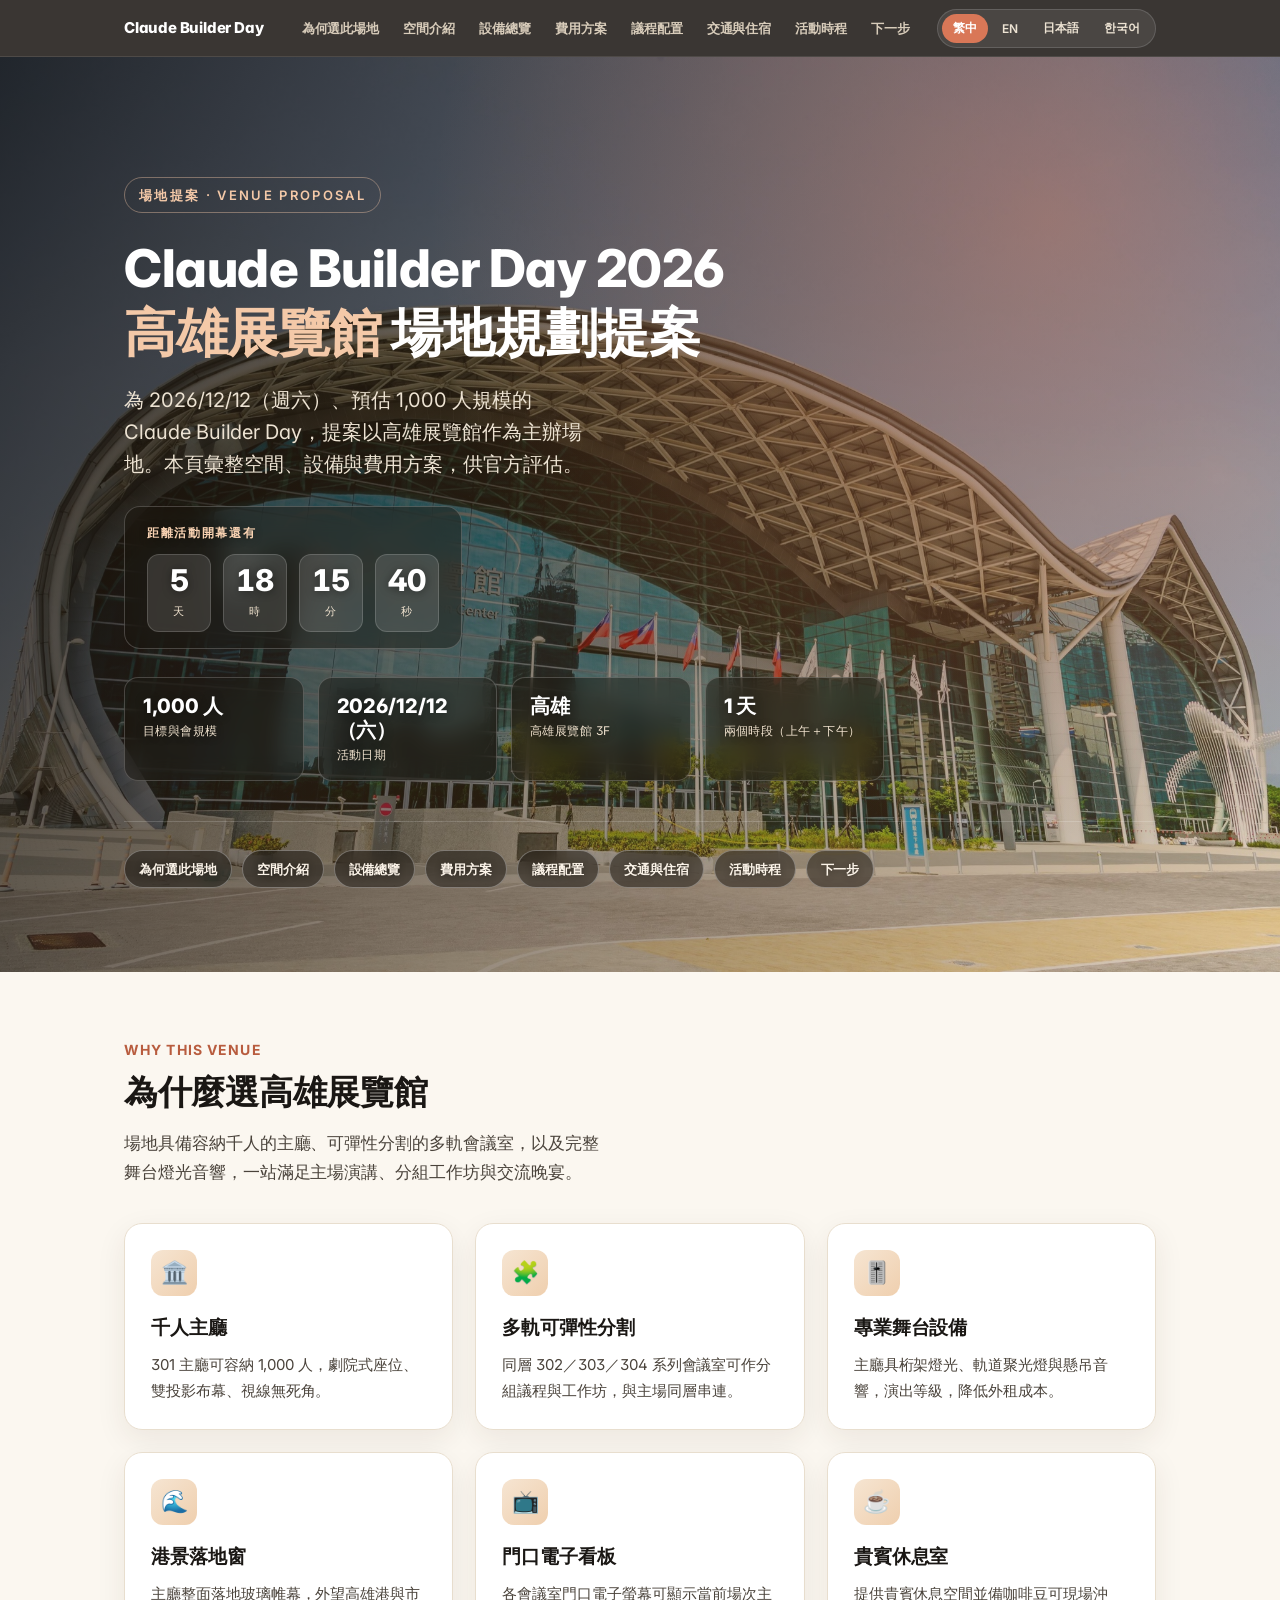
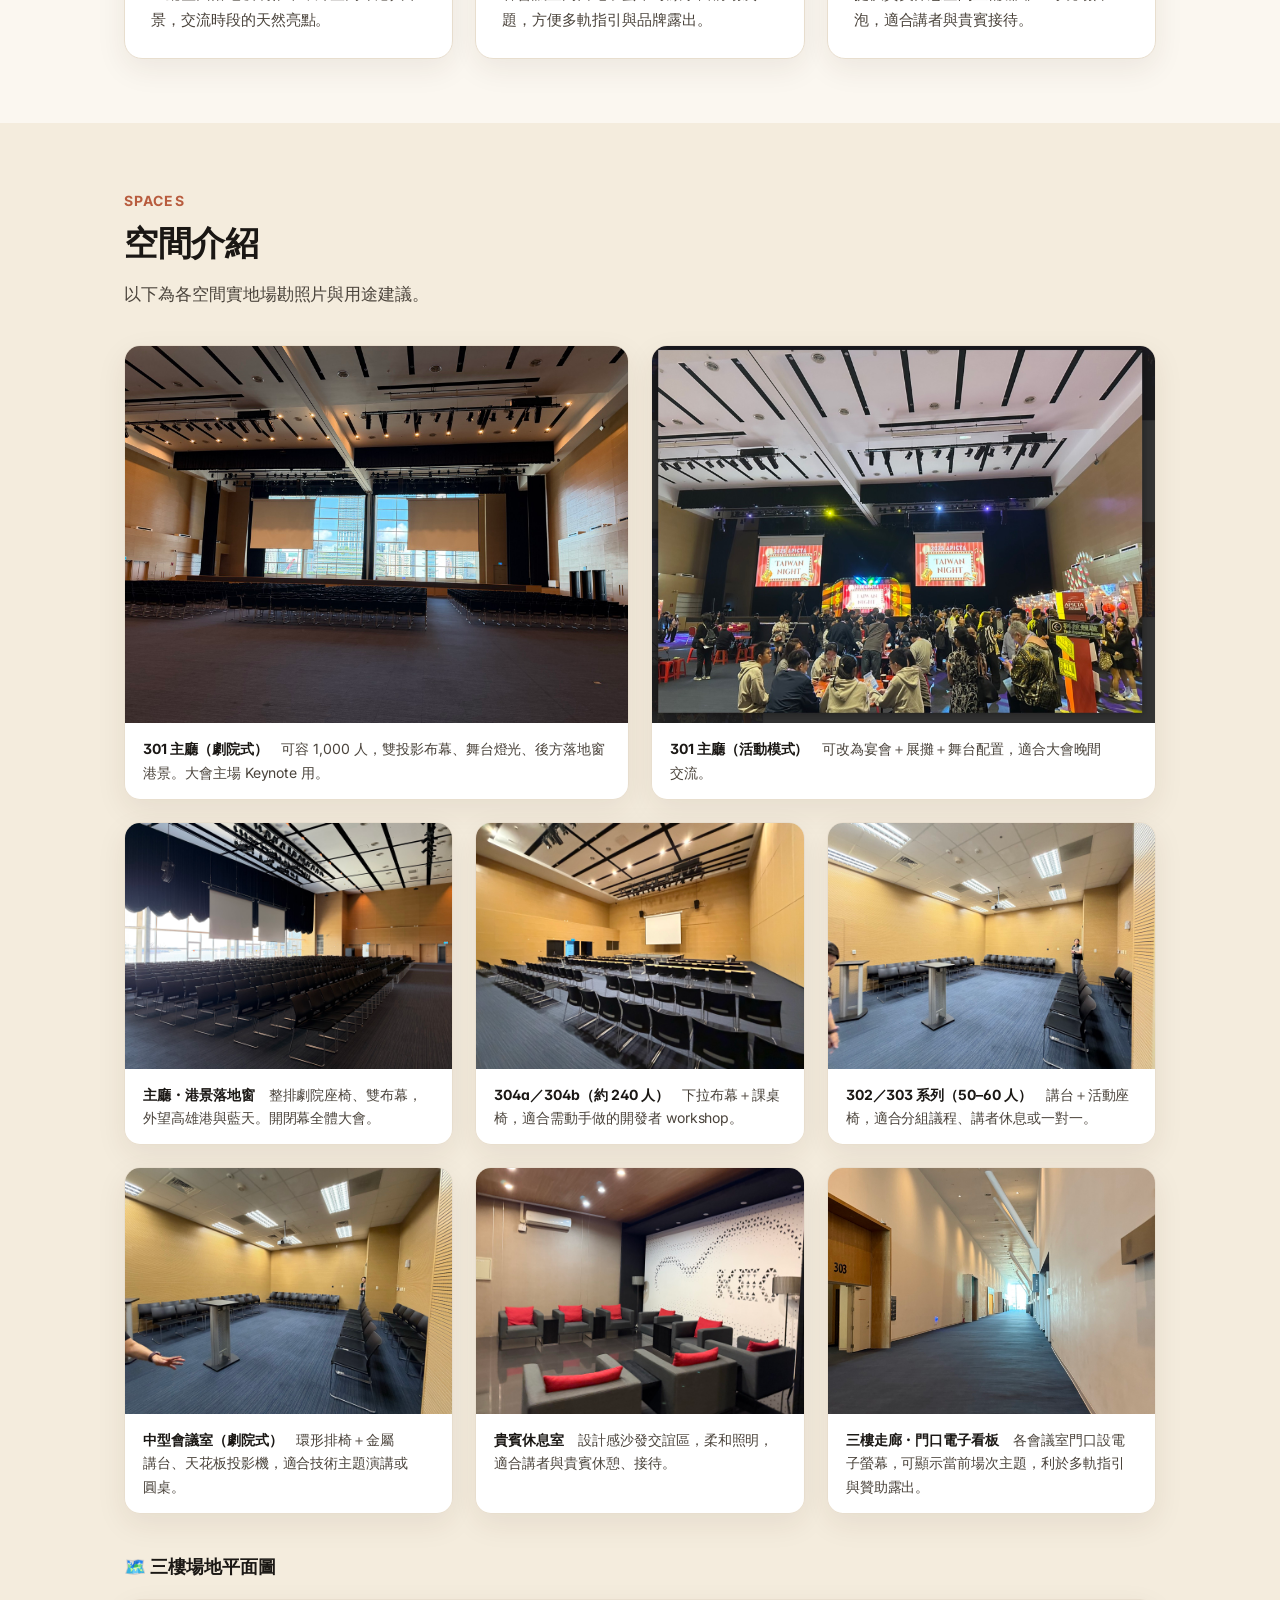
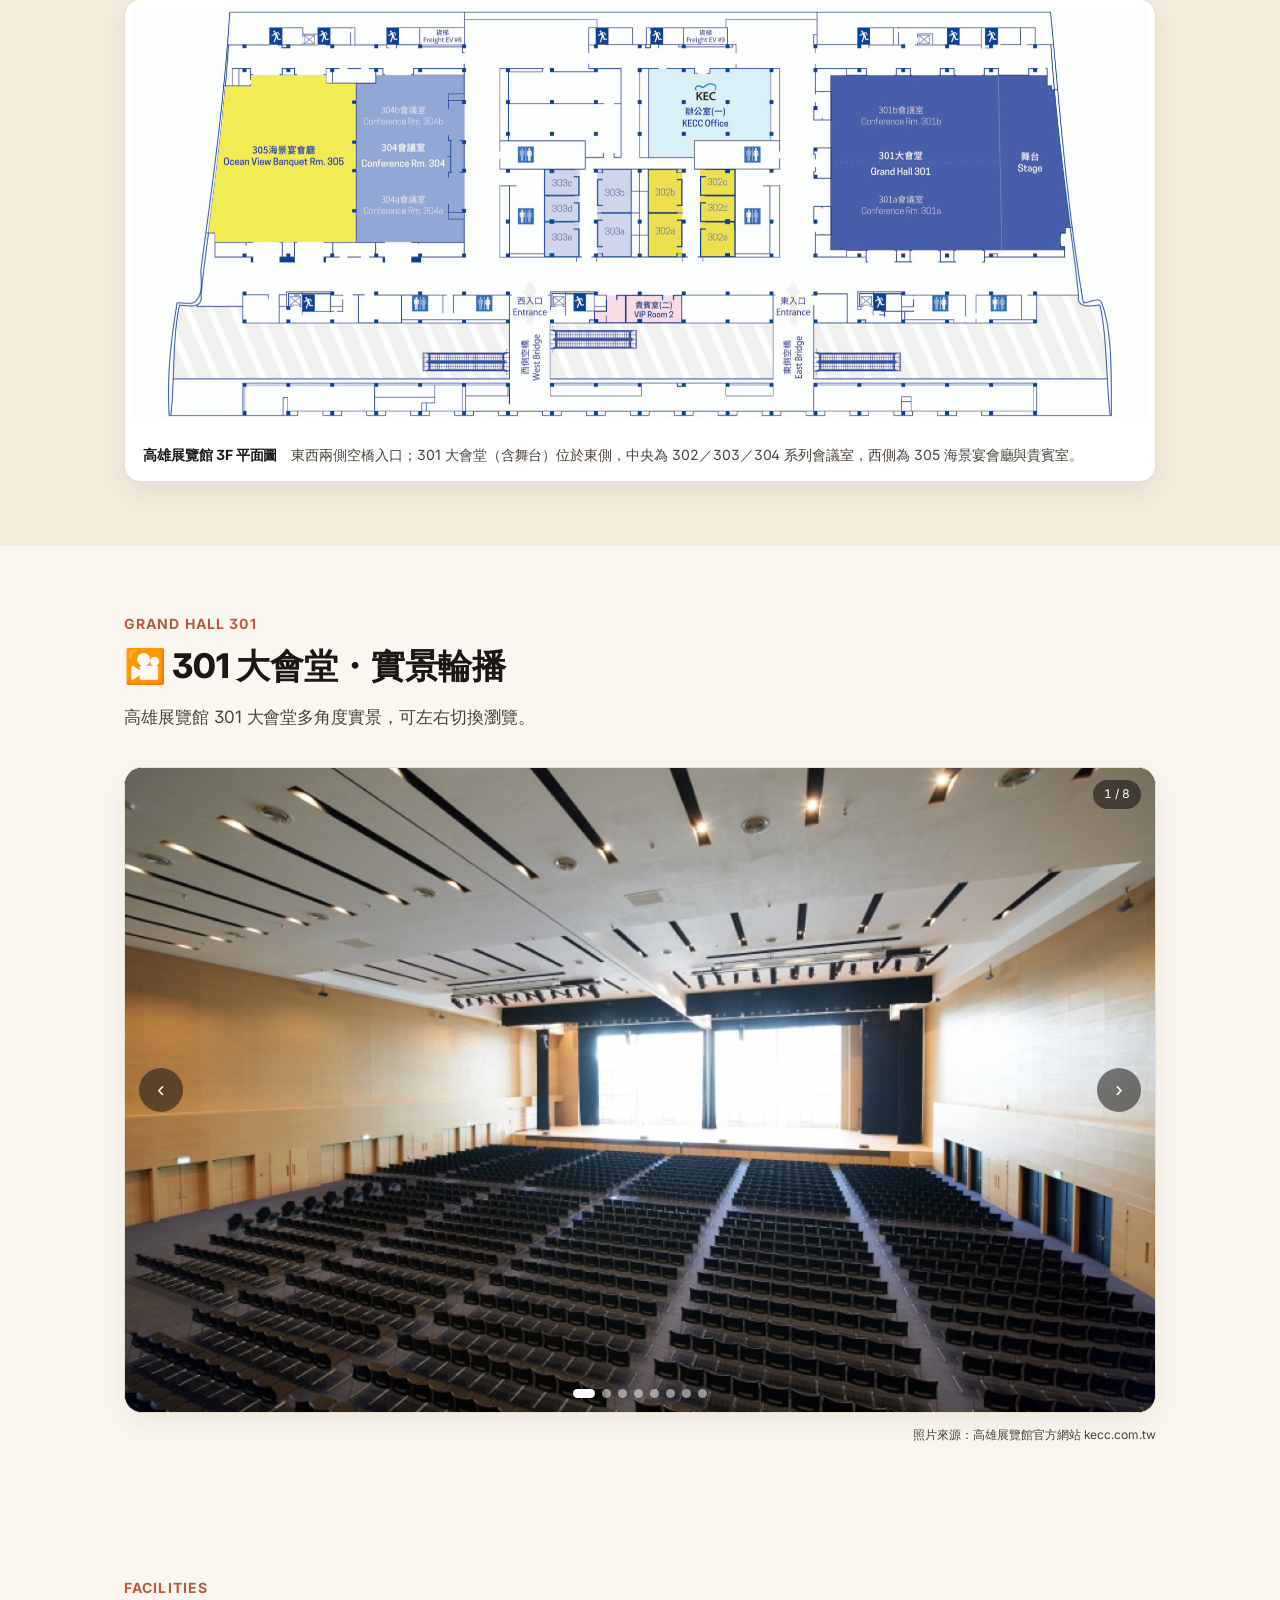
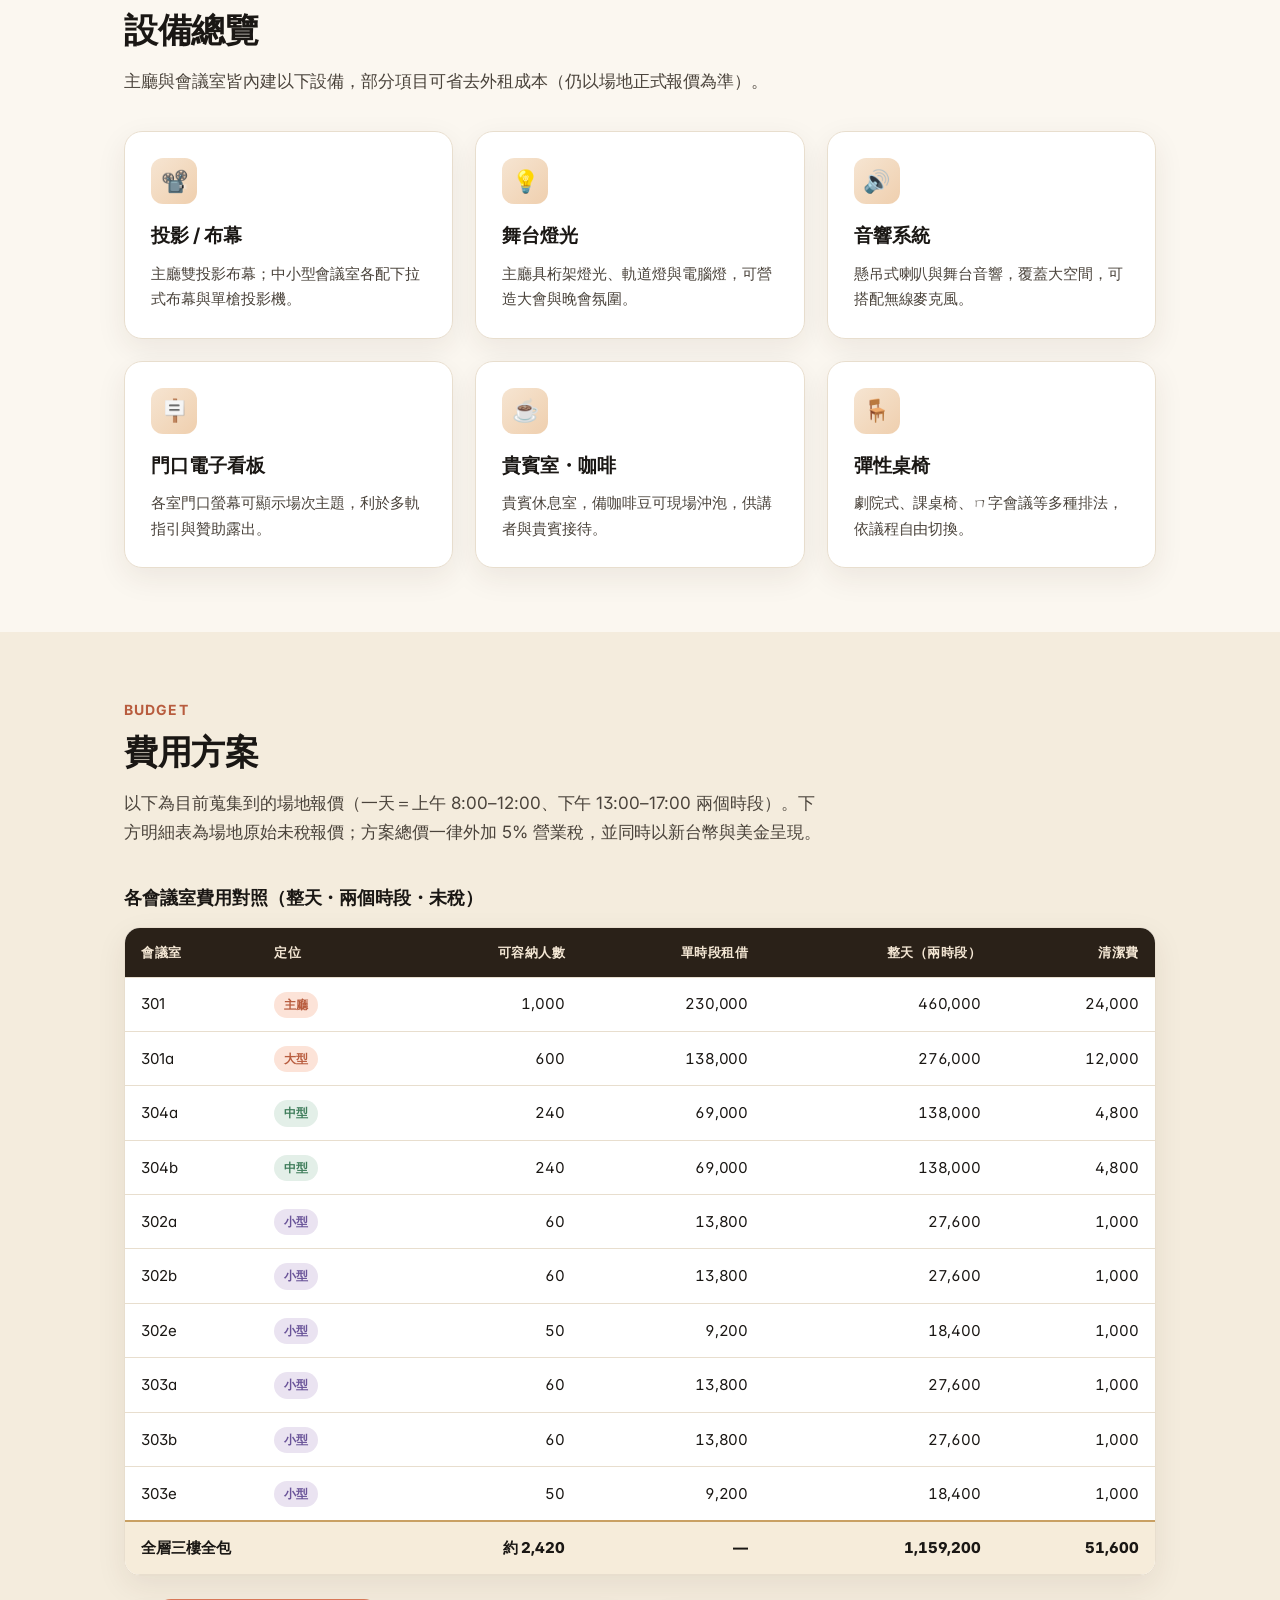
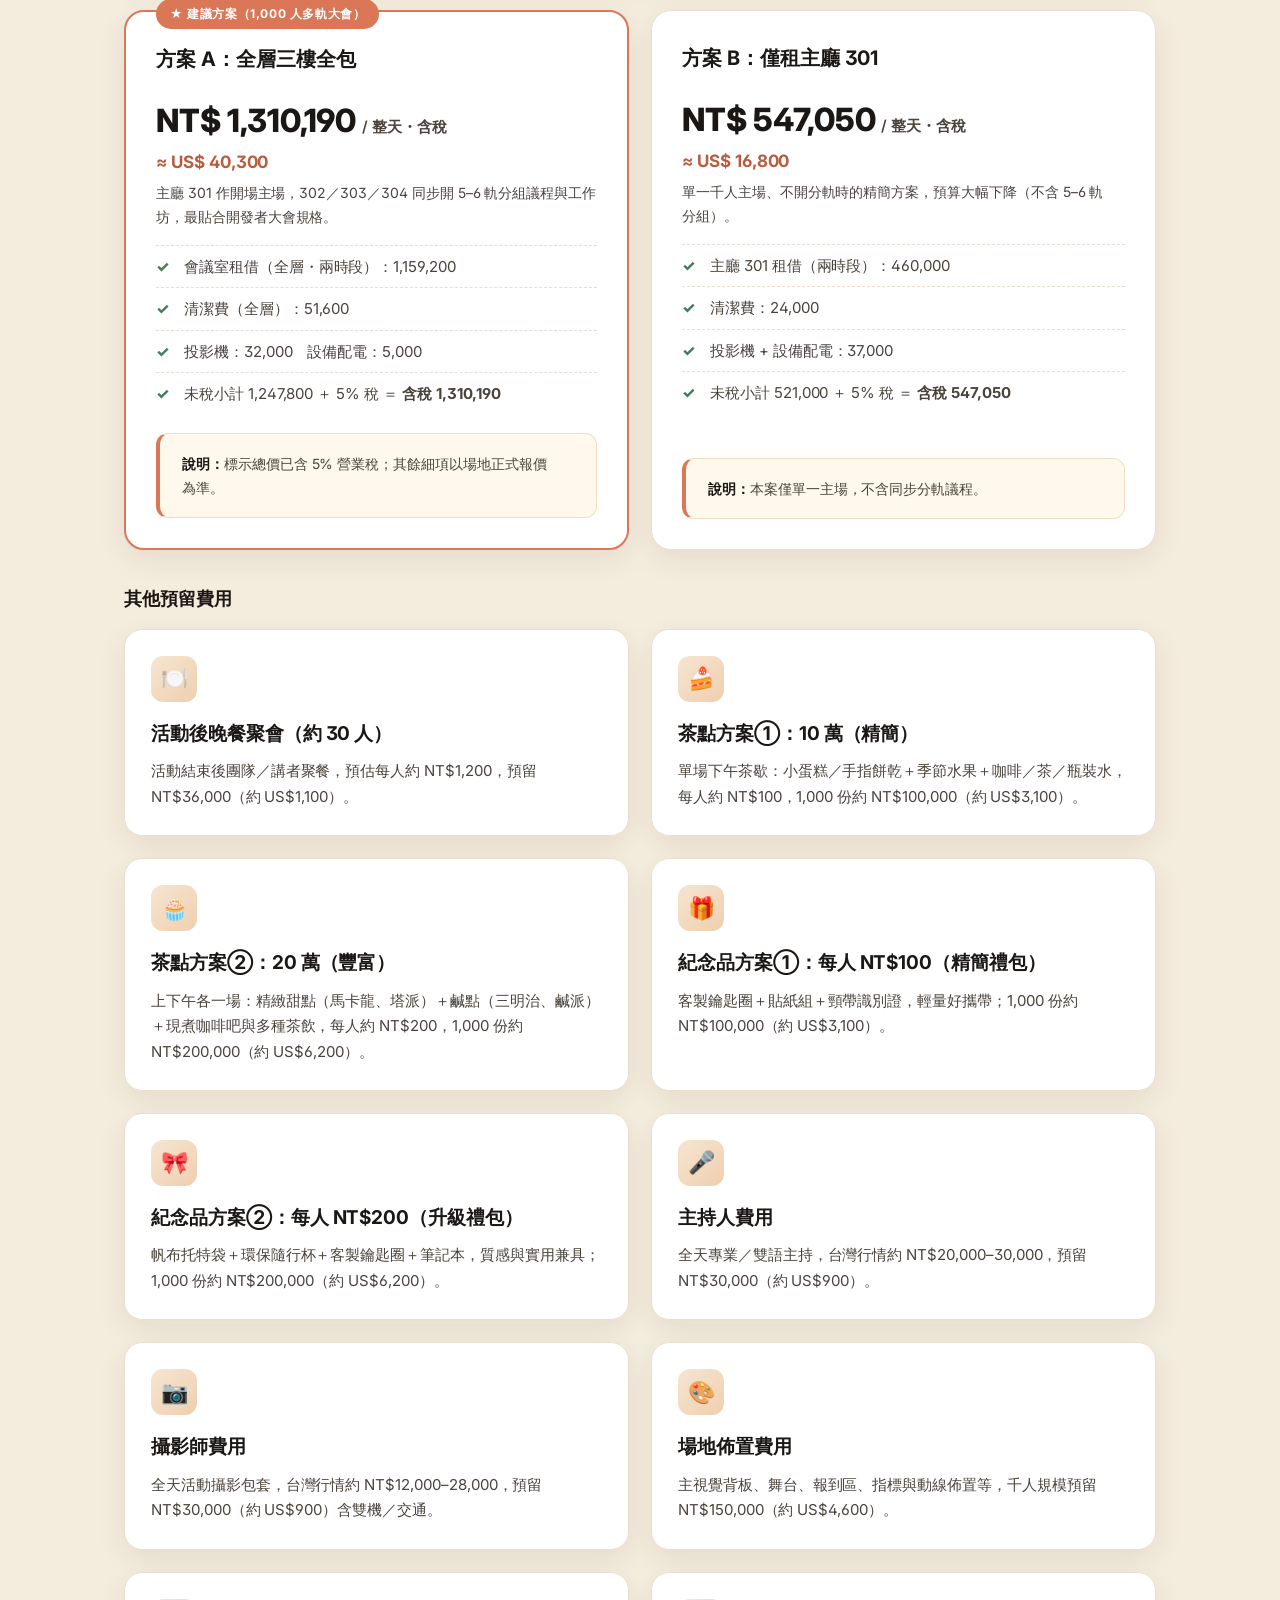
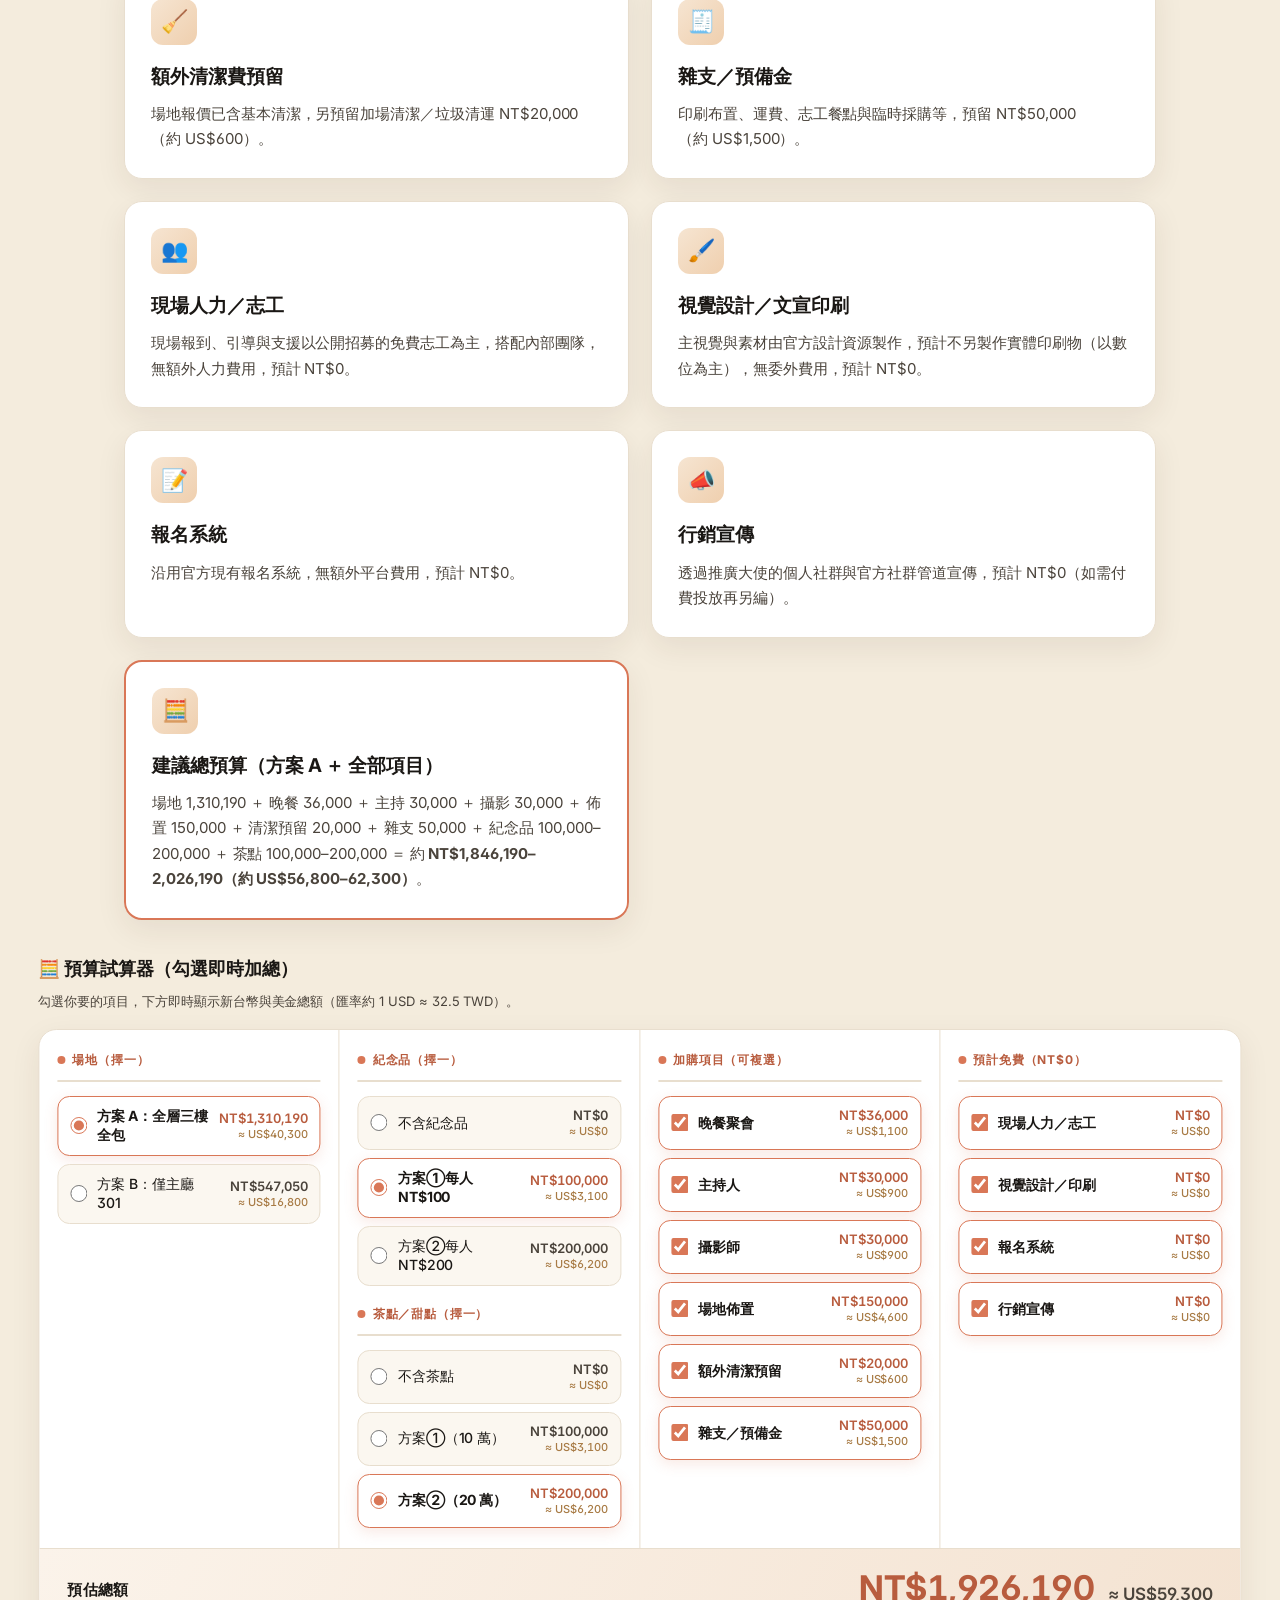
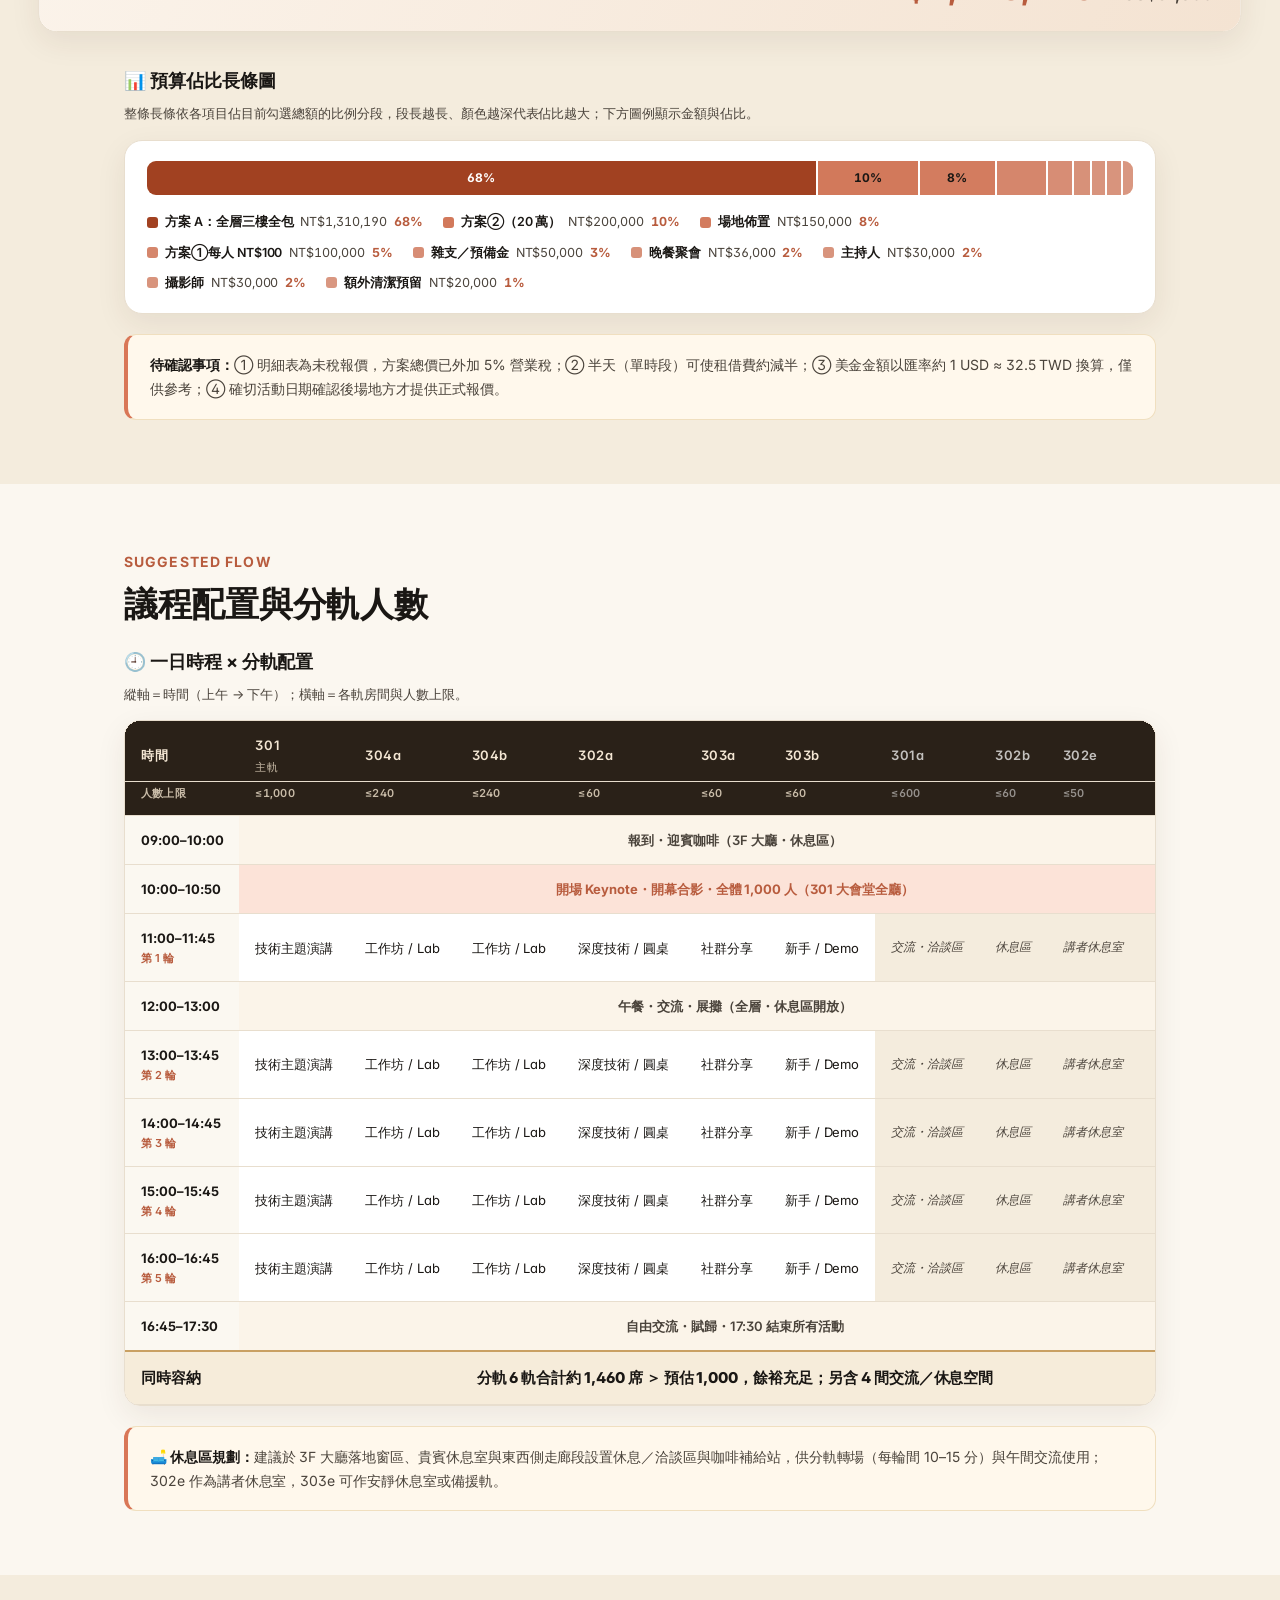
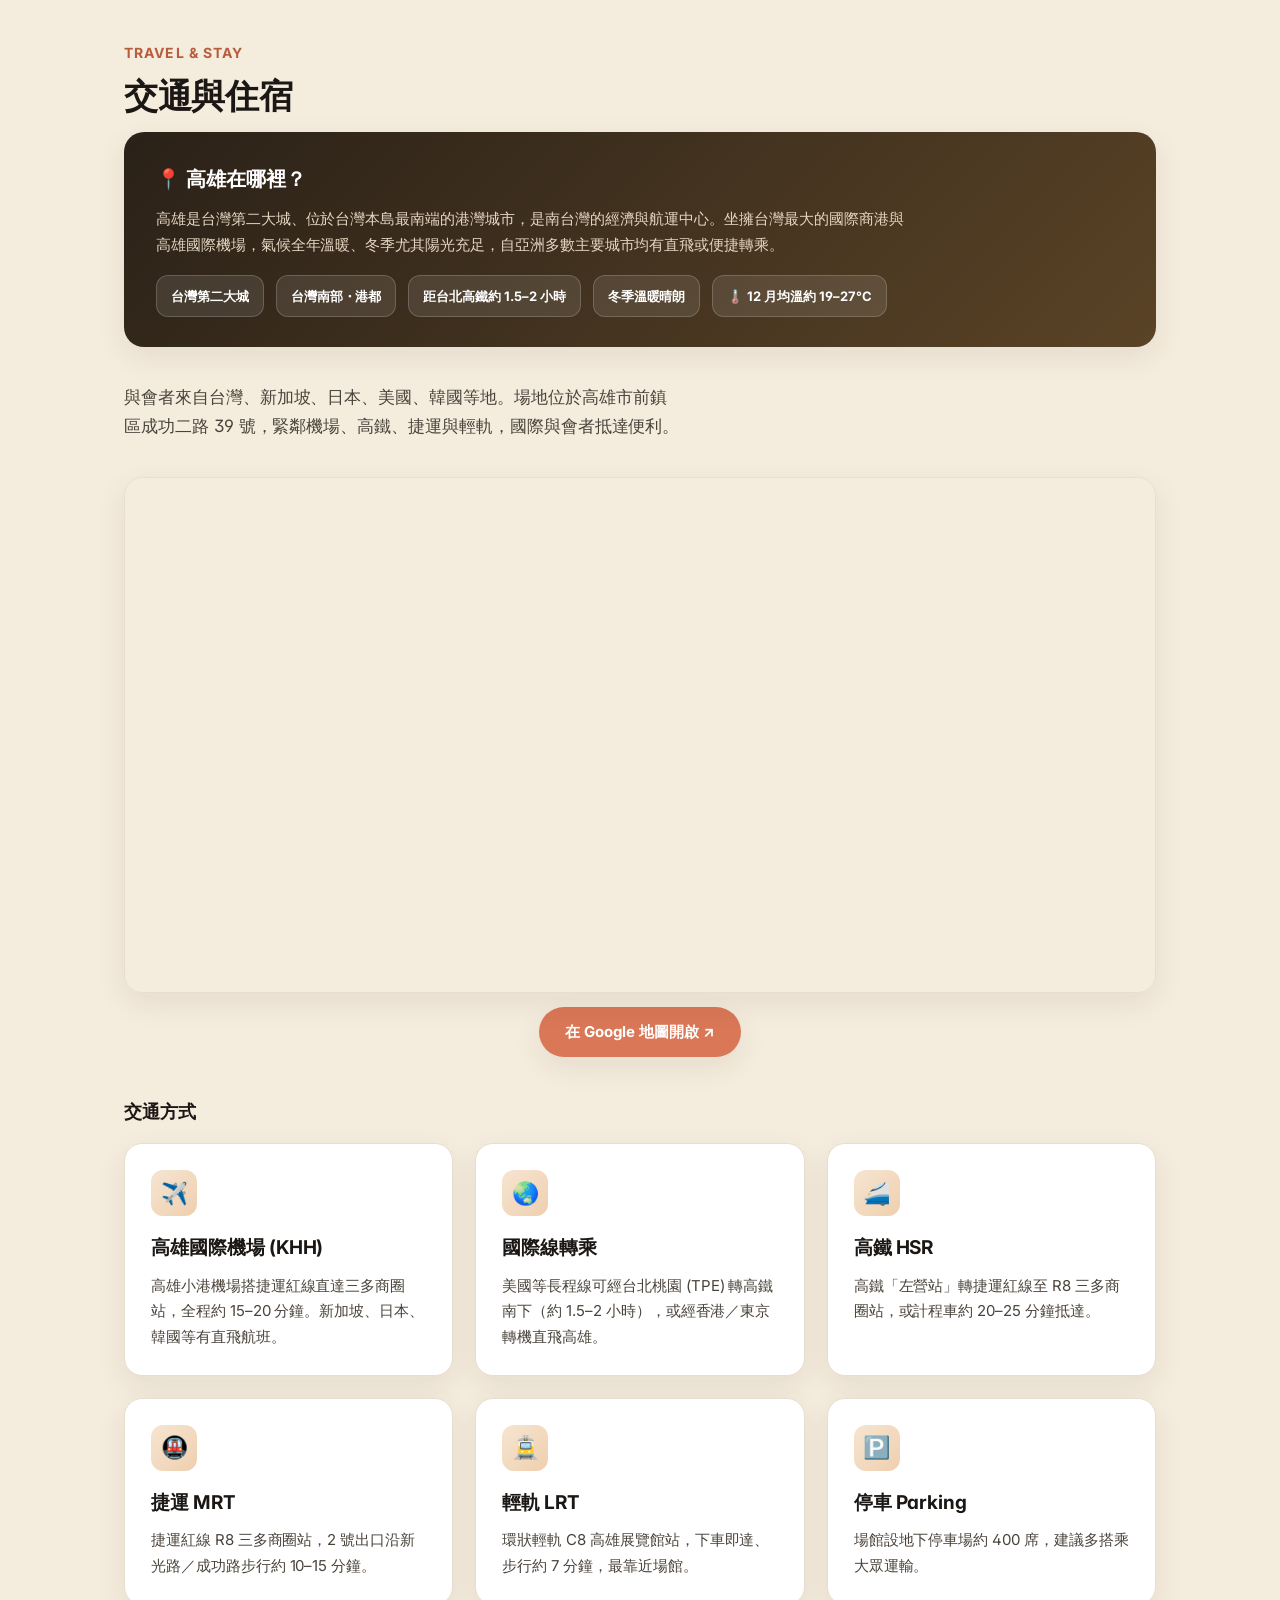
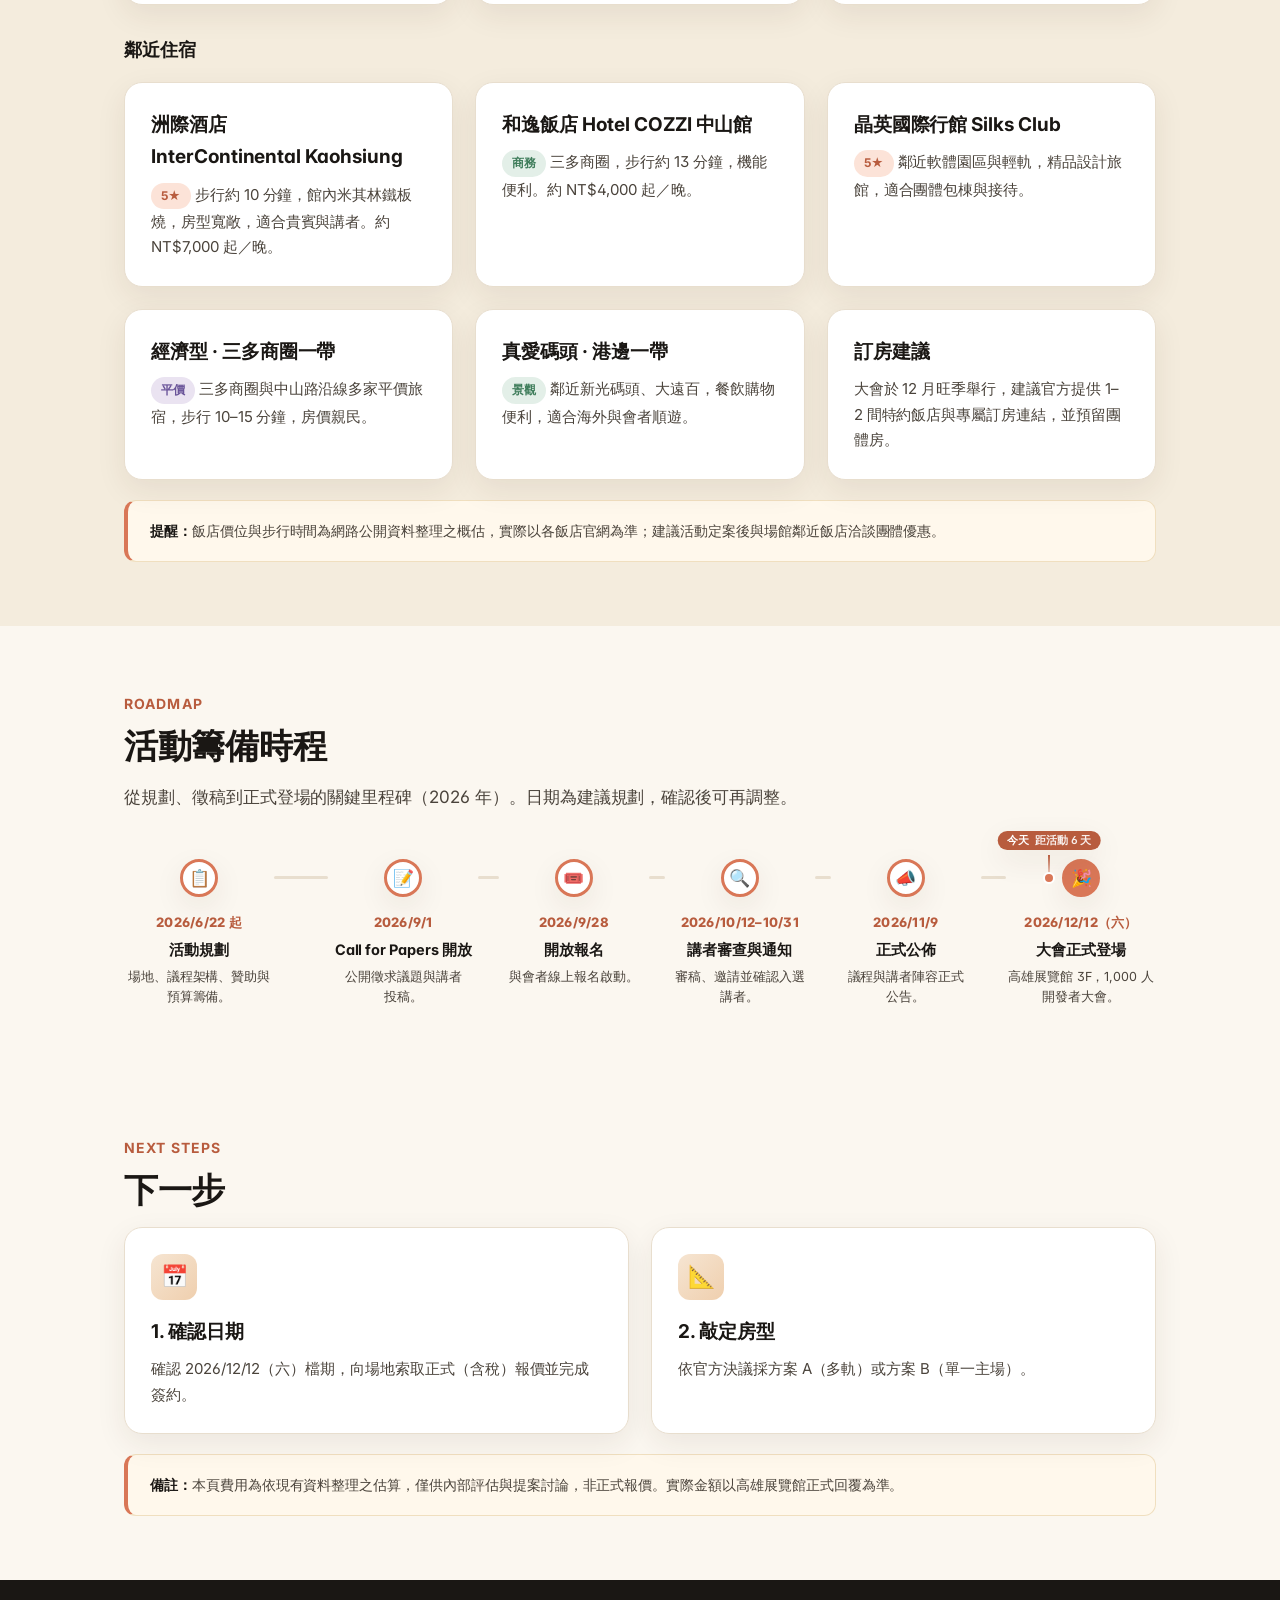
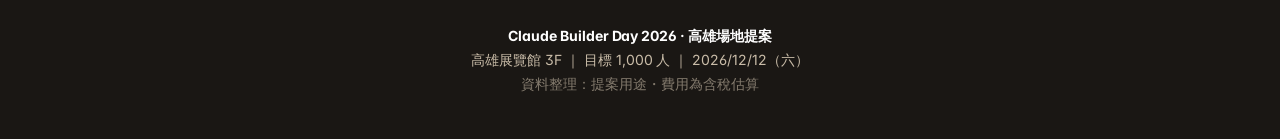
==== commit 1893dc3f: "Constrain budget bar chart to content width Move the bar chart out of the .calc-wide breakout so it " ====
--- a/index.html
+++ b/index.html
@@ -331,11 +331,11 @@
         <div class="calc-nums"><b id="calcTwd">NT$0</b><em id="calcUsd">≈ US$0</em></div>
       </div>
     </div>
+    </div>
 
     <h3 style="margin:34px 0 6px;font-size:18px" data-i18n="map_h">📊 預算佔比長條圖</h3>
     <p style="font-size:13px;color:var(--ink-soft);margin-bottom:16px" data-i18n="map_sub">整條長條依各項目佔目前勾選總額的比例分段，段長越長、顏色越深代表佔比越大；下方圖例顯示金額與佔比。</p>
     <div class="budget-map card" id="budgetMap" role="img" aria-label="預算佔比長條圖"></div>
-    </div>
 
     <div class="note" data-i18n-html="co_note"><b>待確認事項：</b>① 明細表為未稅報價，方案總價已外加 5% 營業稅；② 進出場費用與保全費尚未列入（場地另計）；③ 半天（單時段）可使租借費約減半；④ 美金金額以匯率約 1 USD ≈ 32.5 TWD 換算，僅供參考；⑤ 確切活動日期確認後場地方才提供正式報價。</div>
   </div>
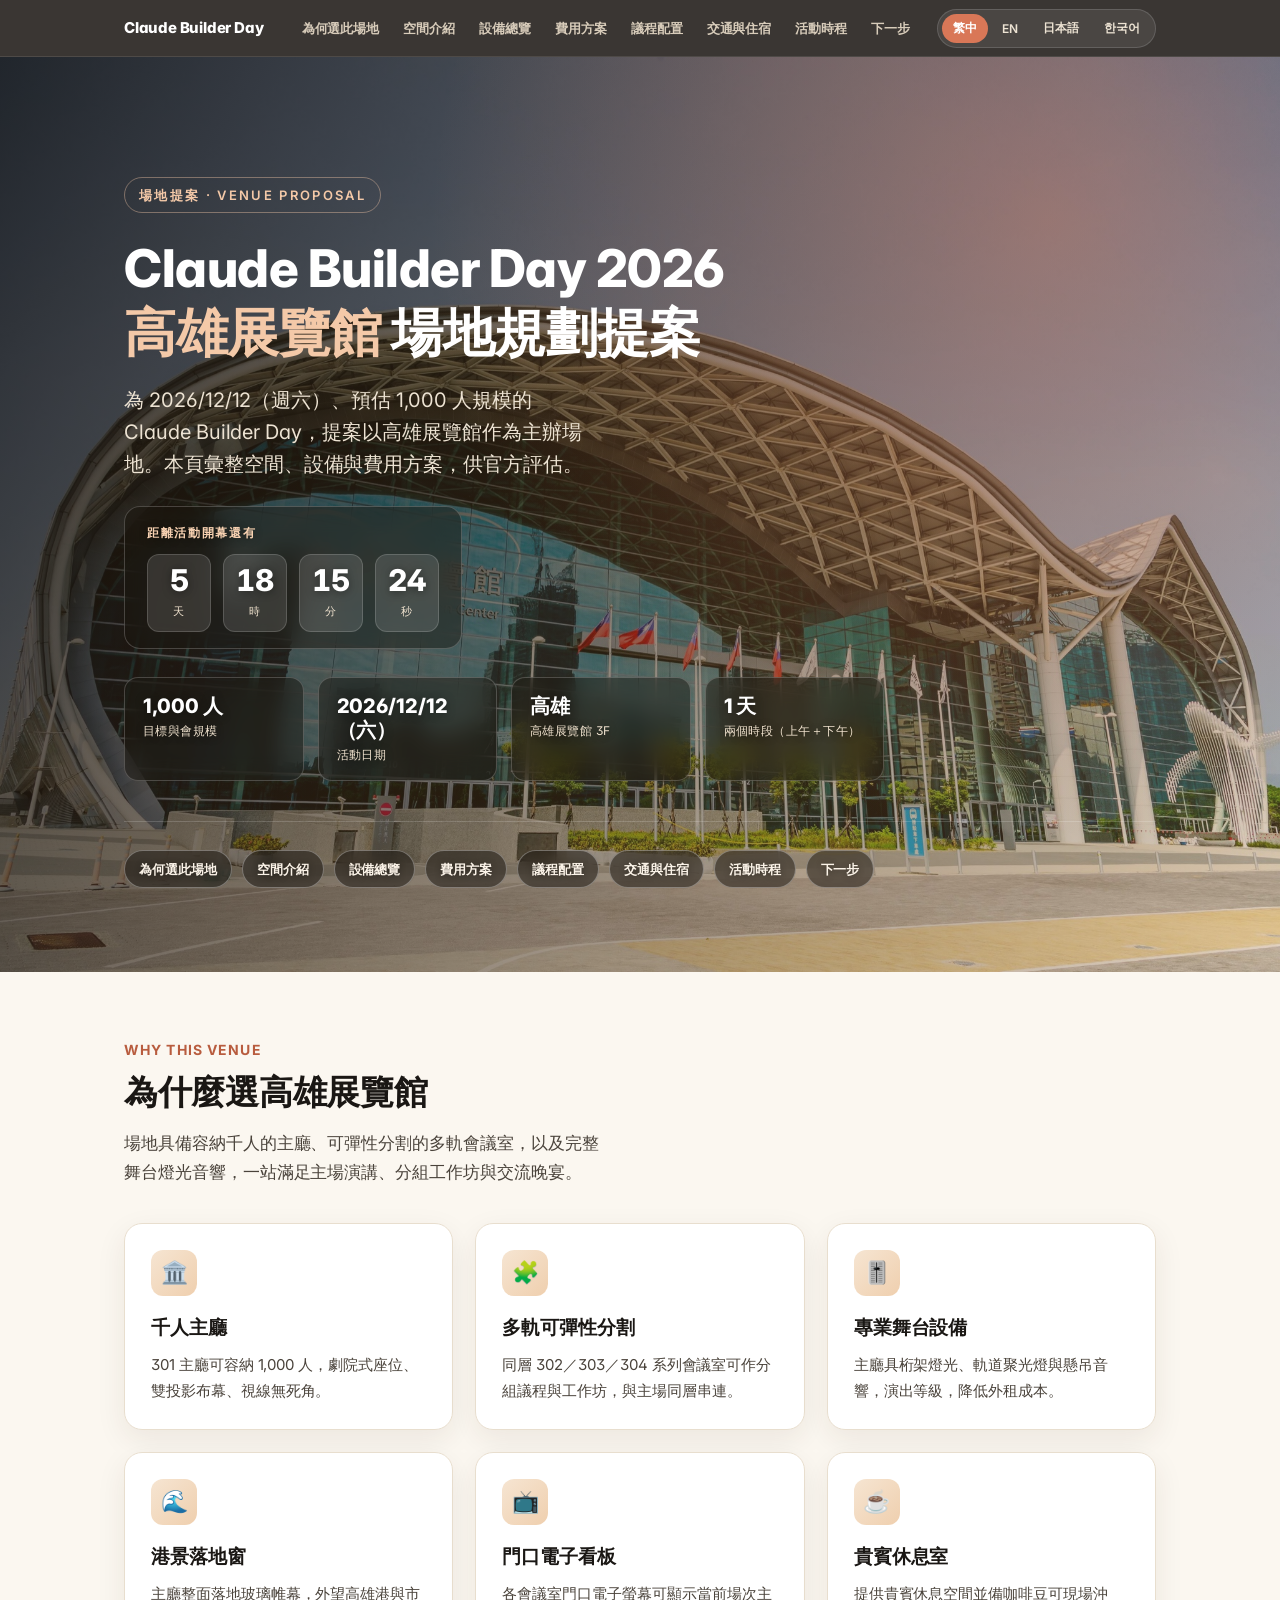
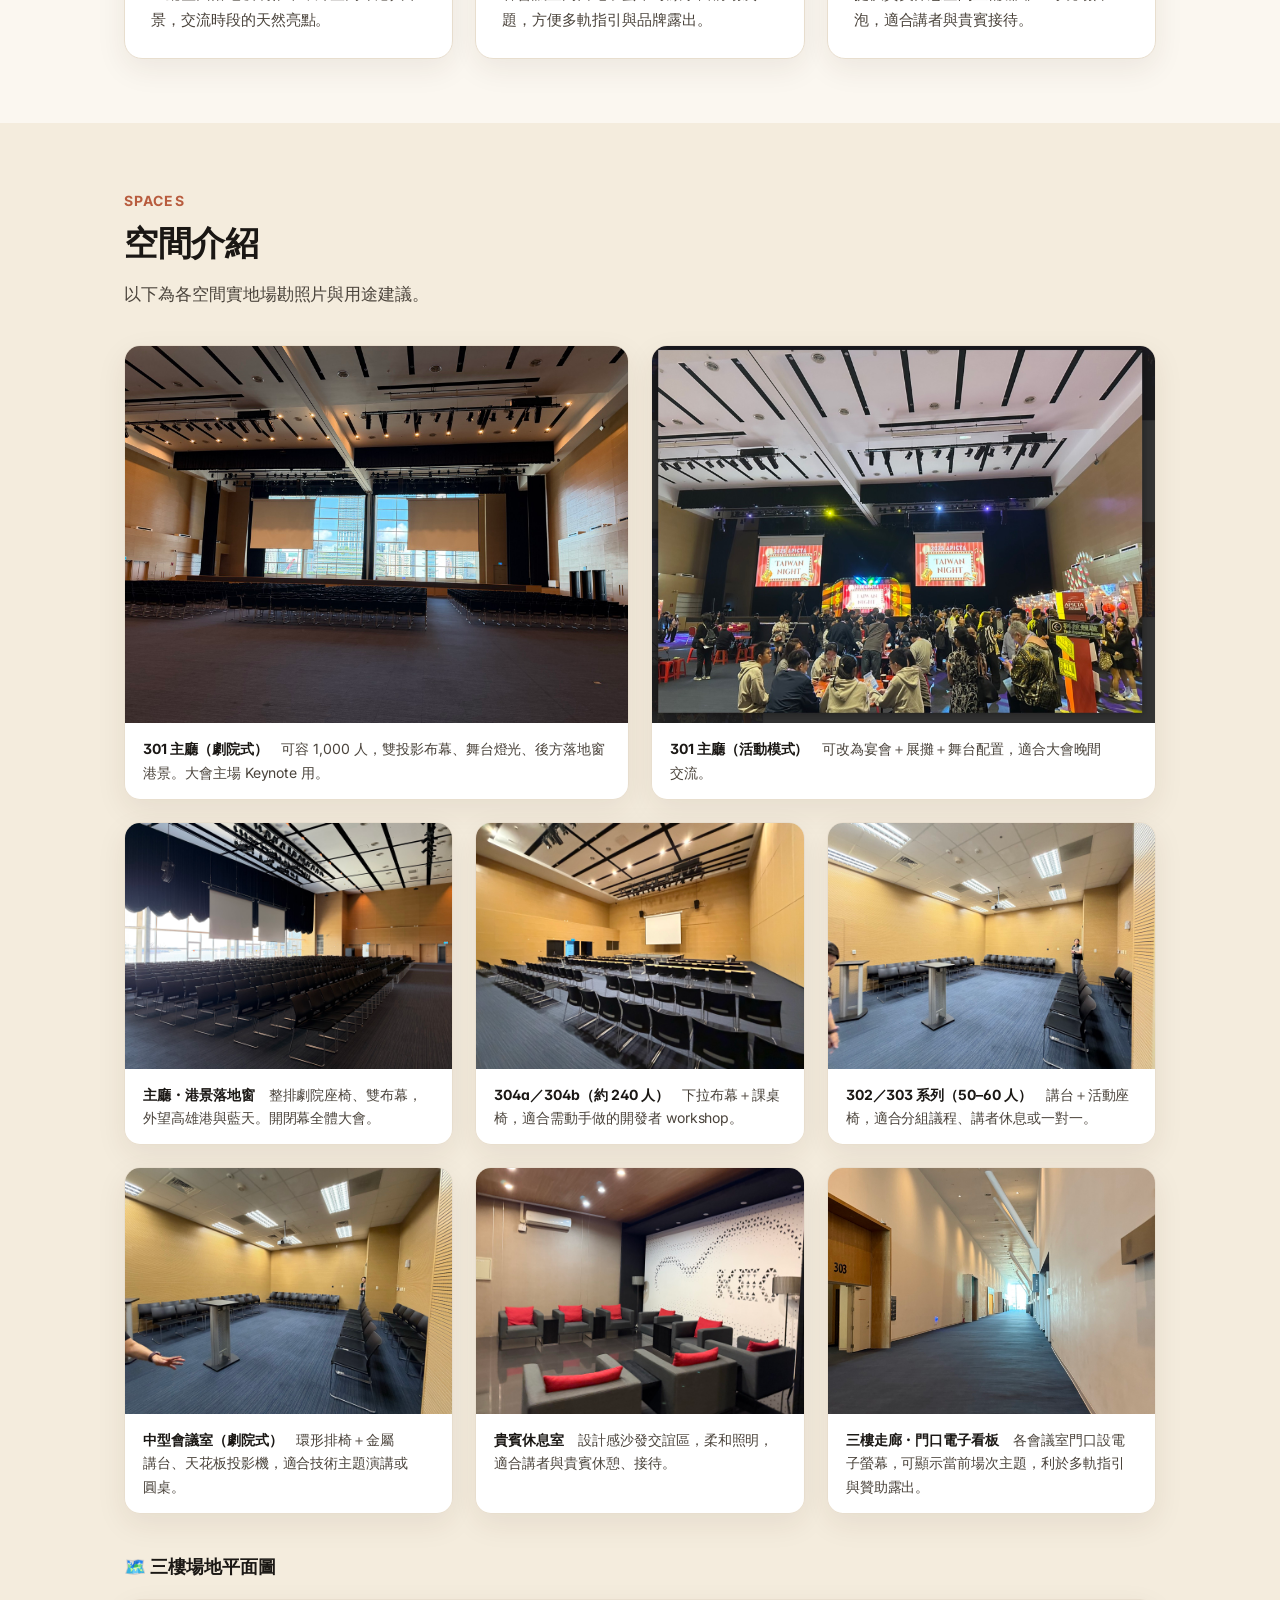
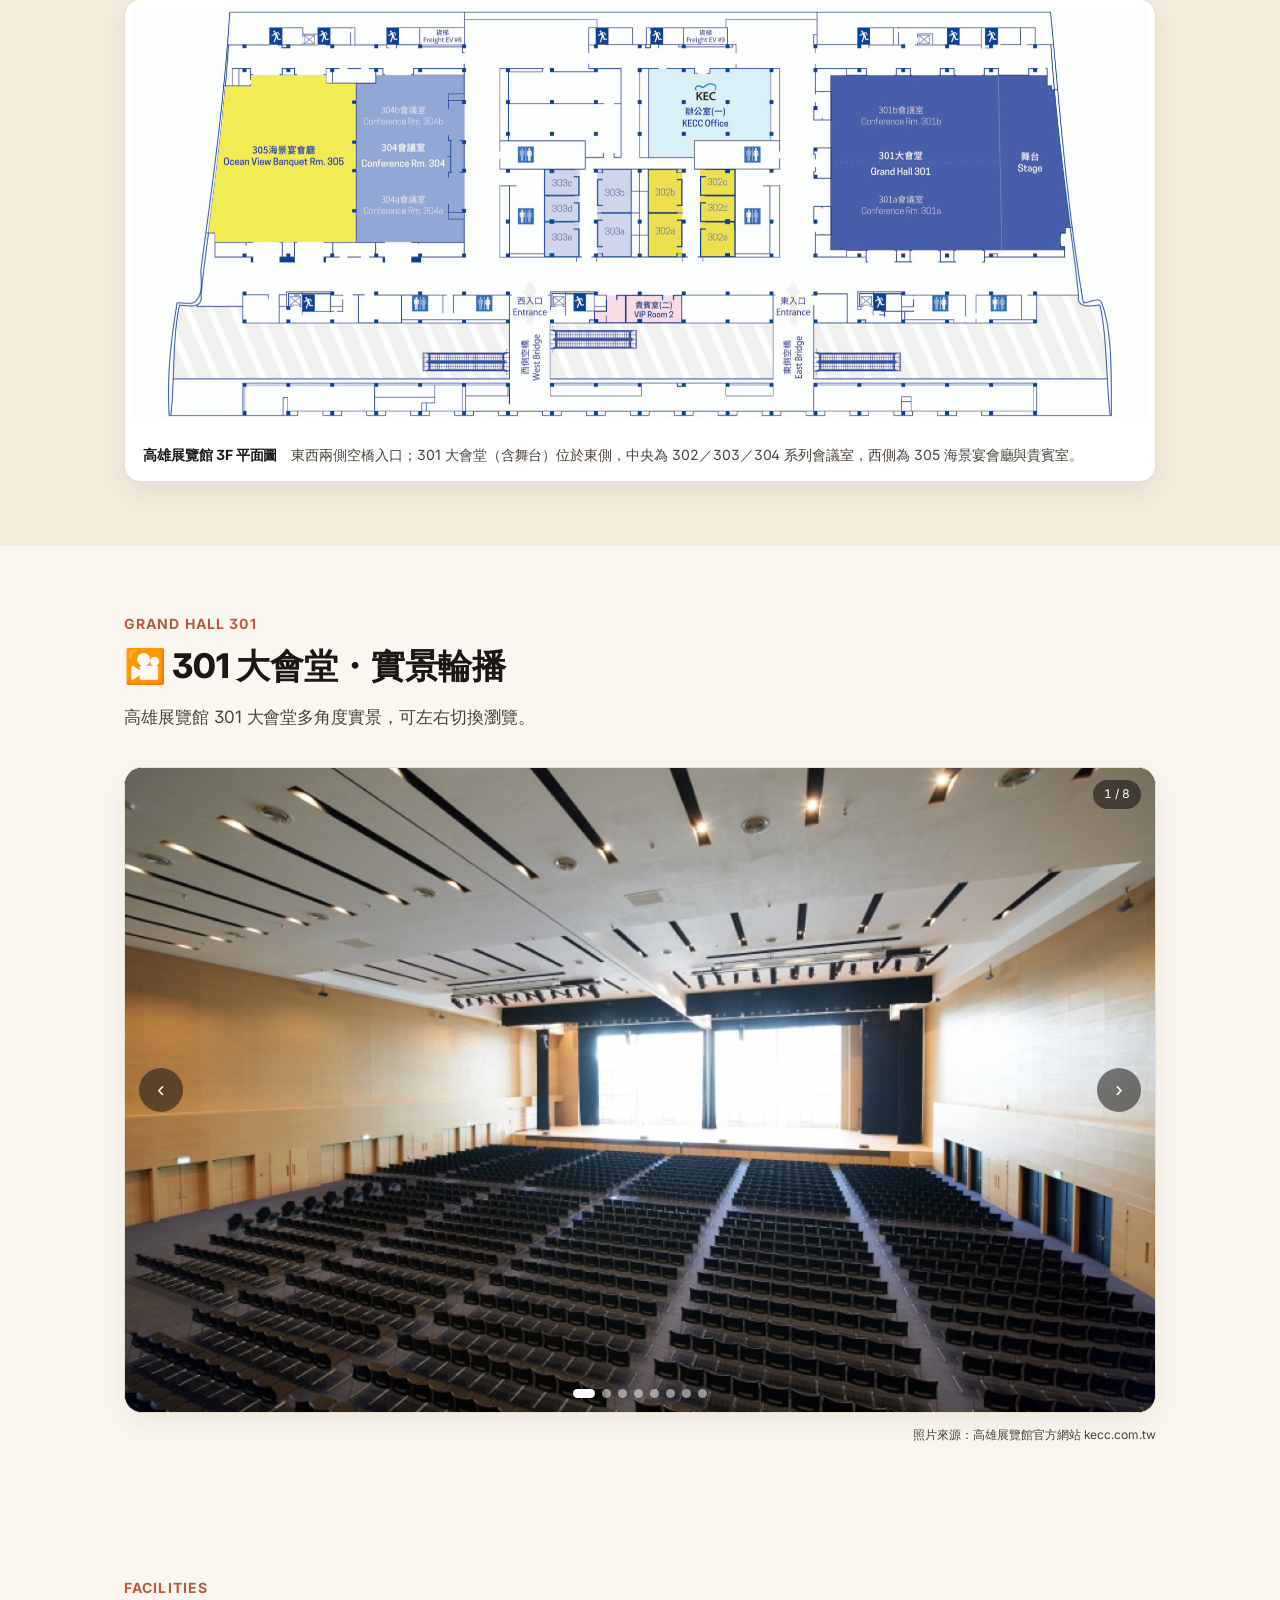
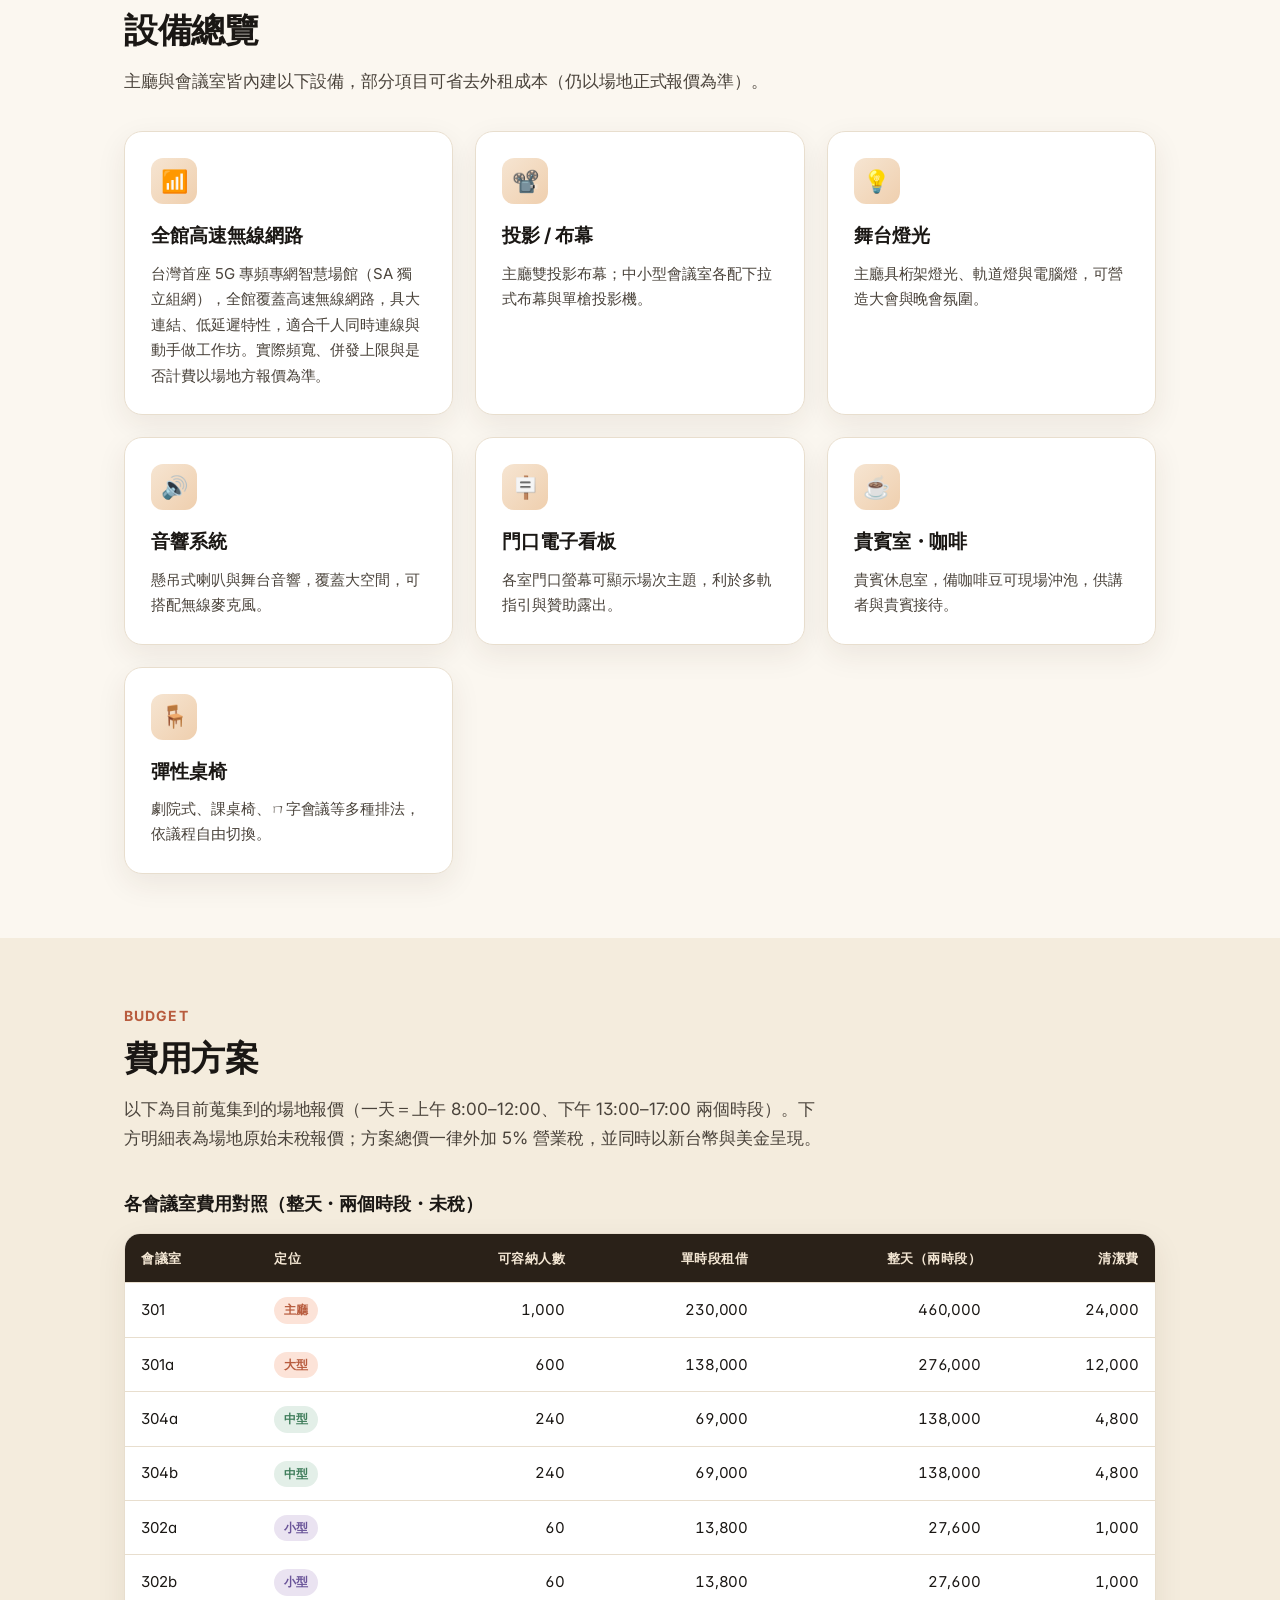
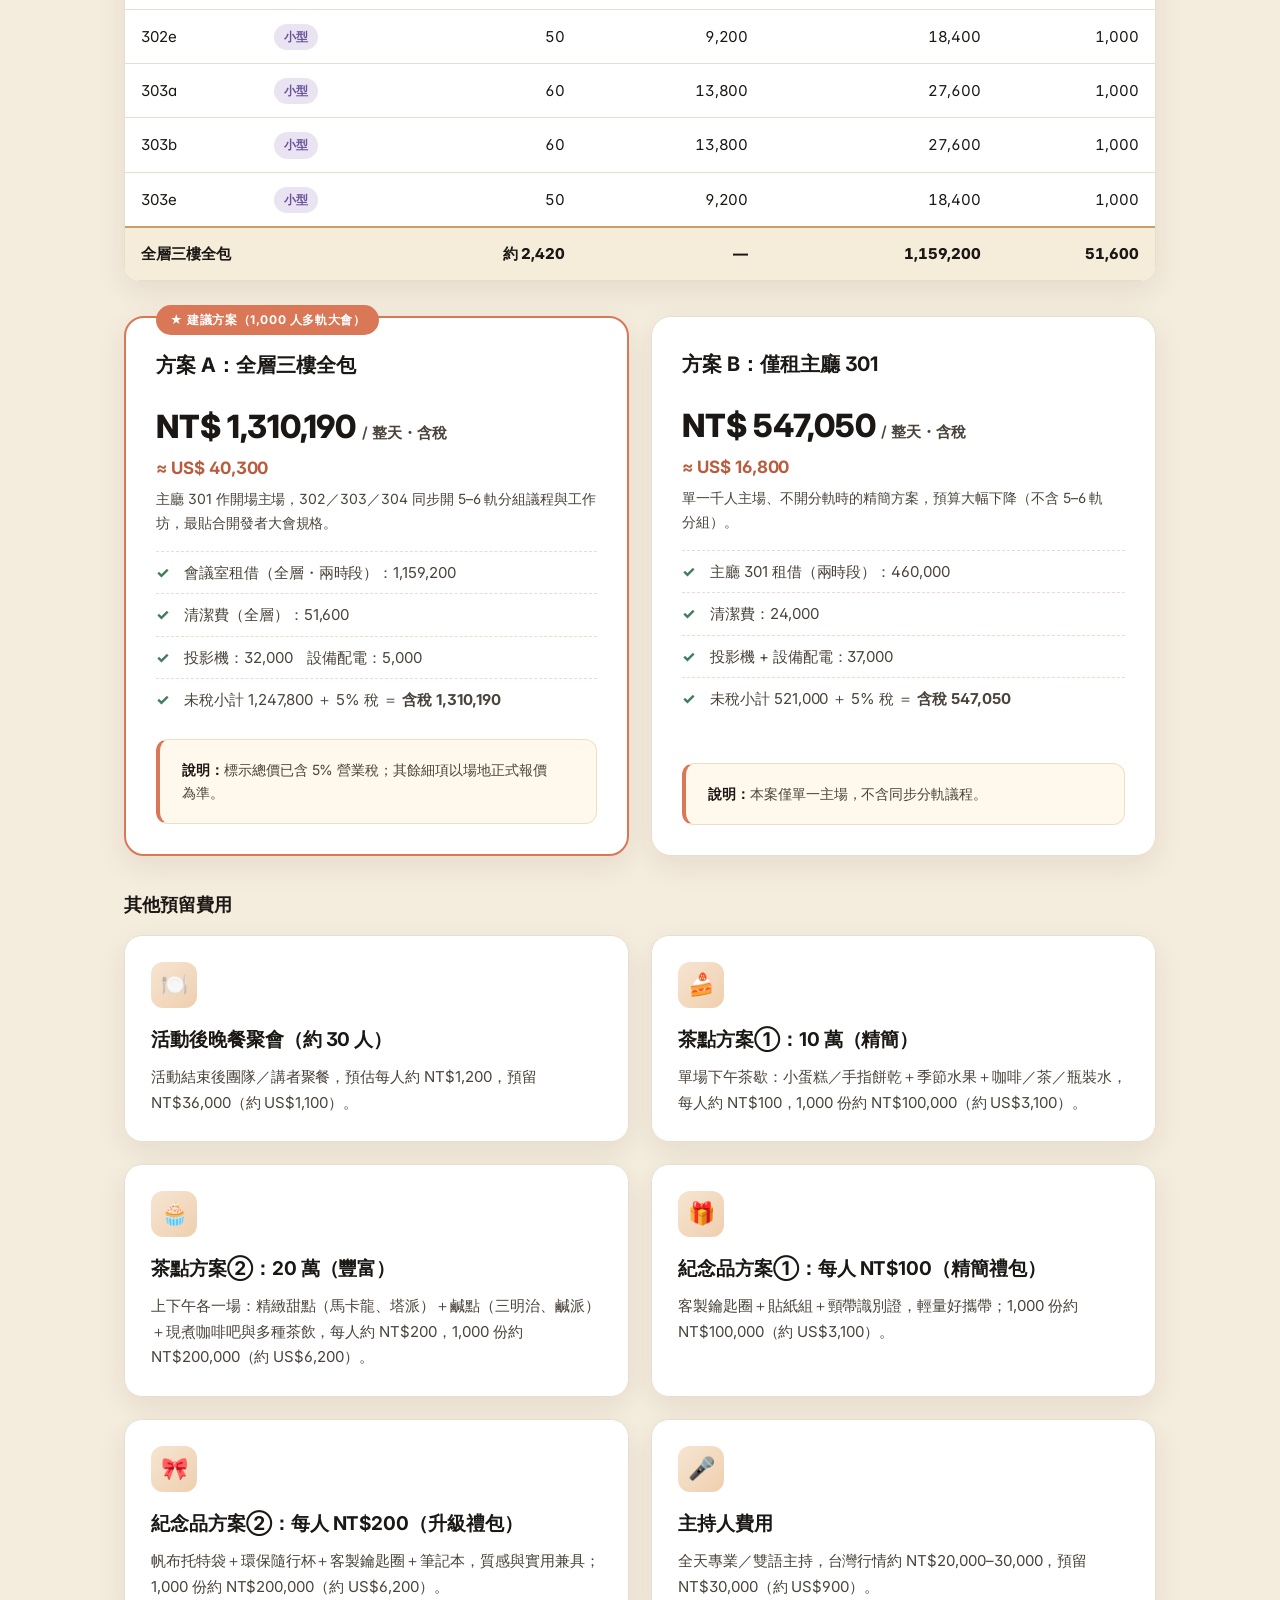
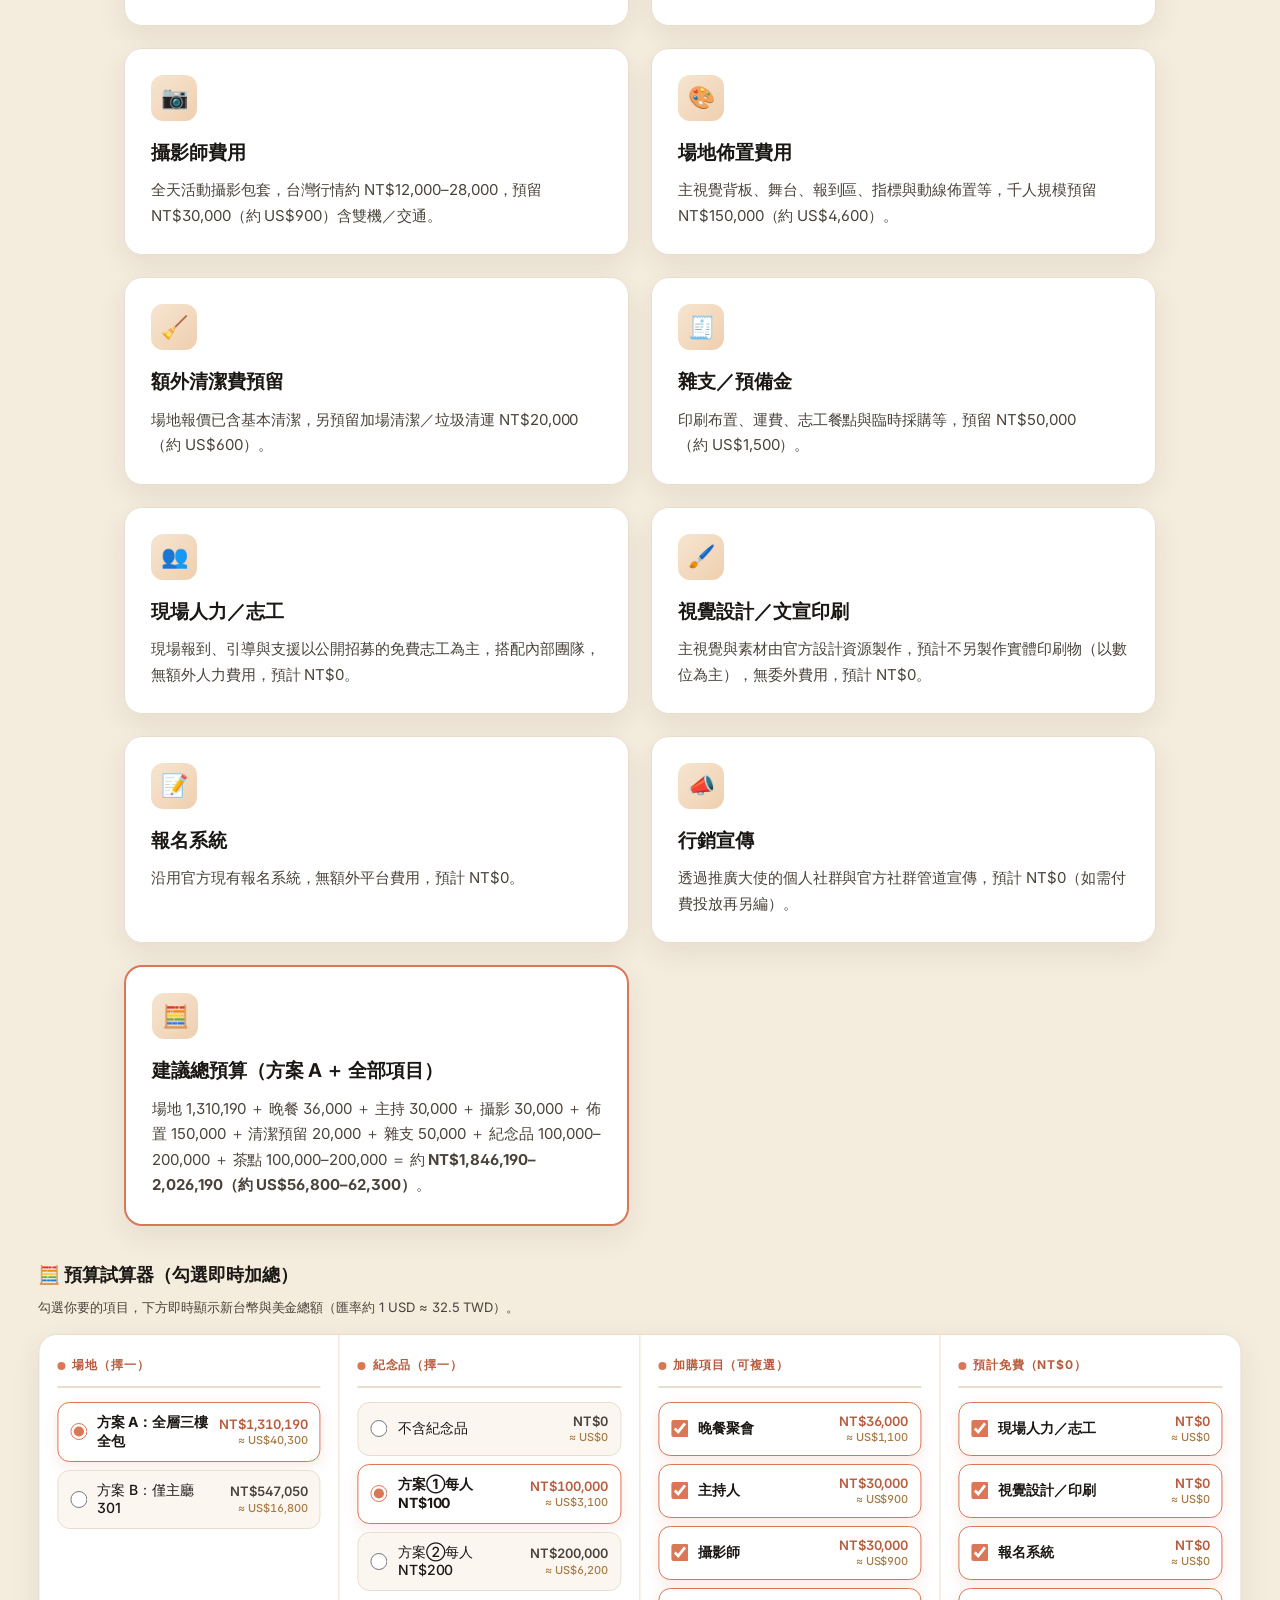
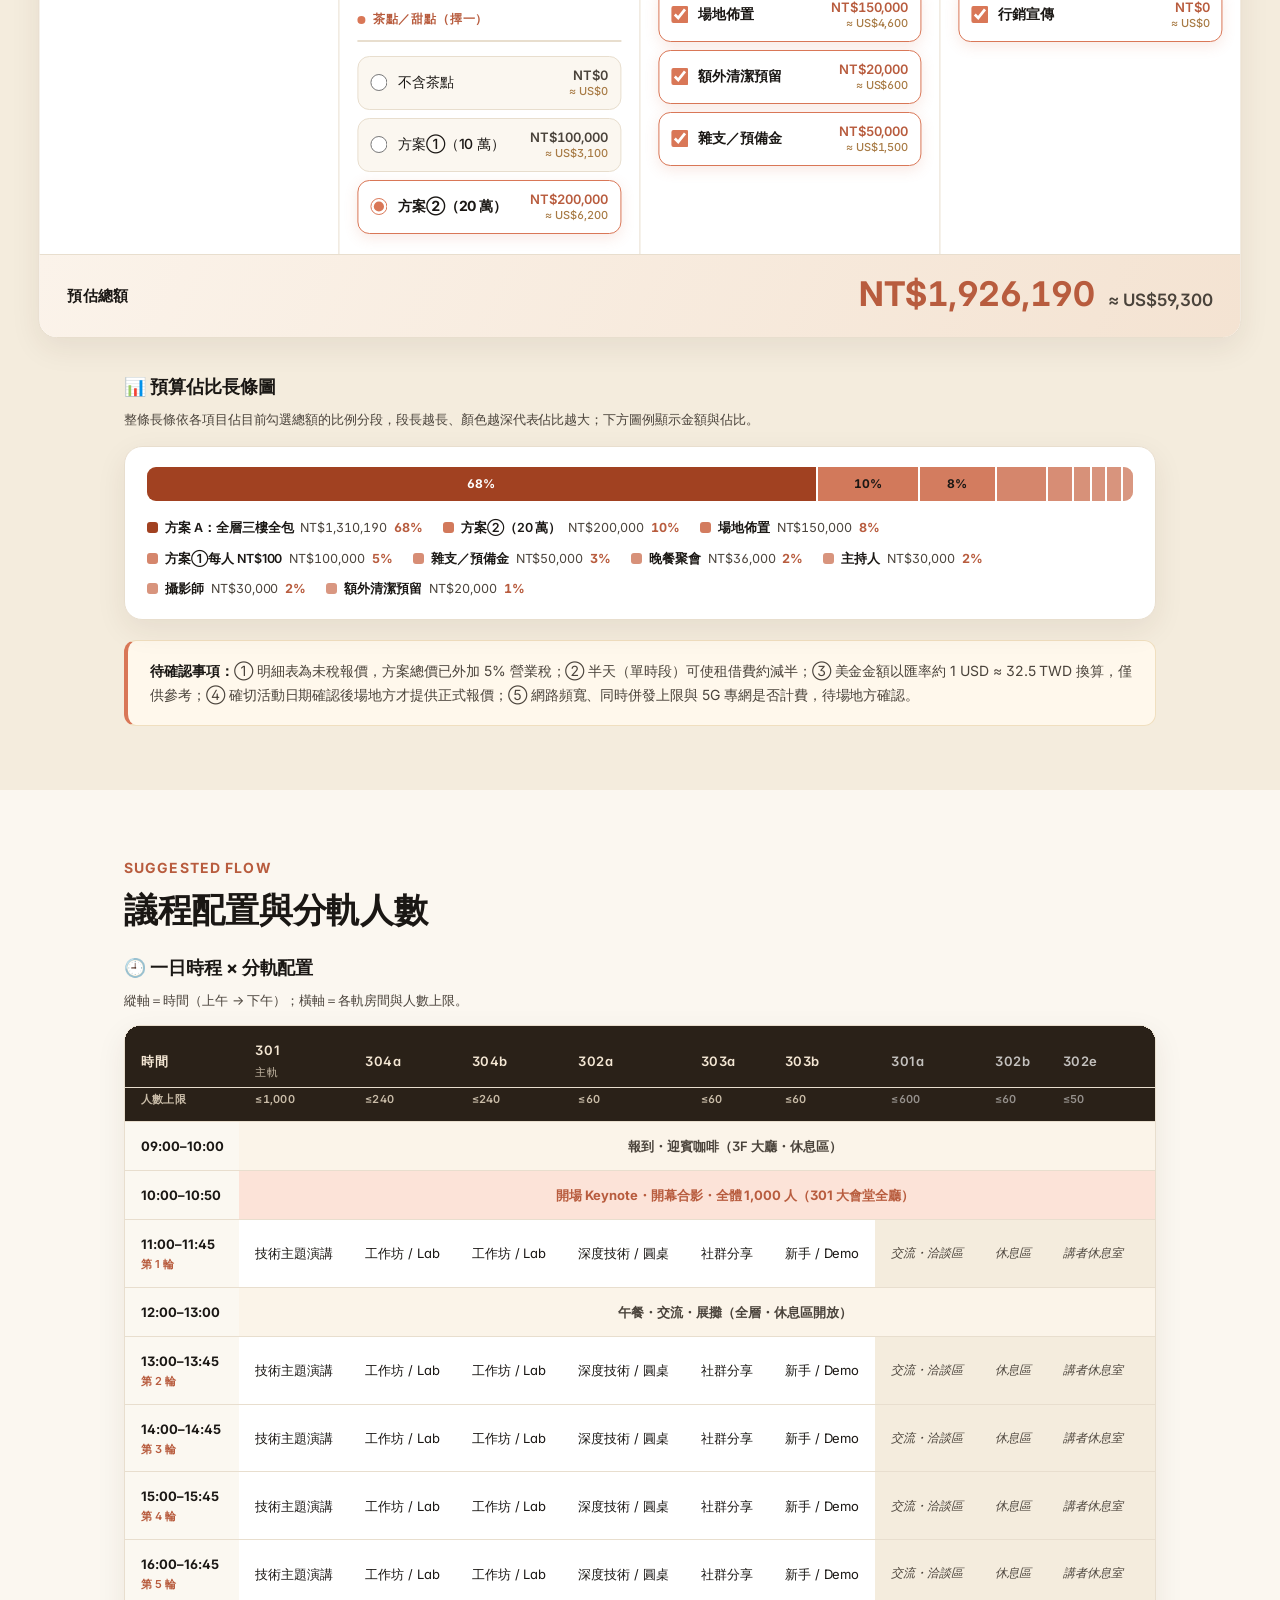
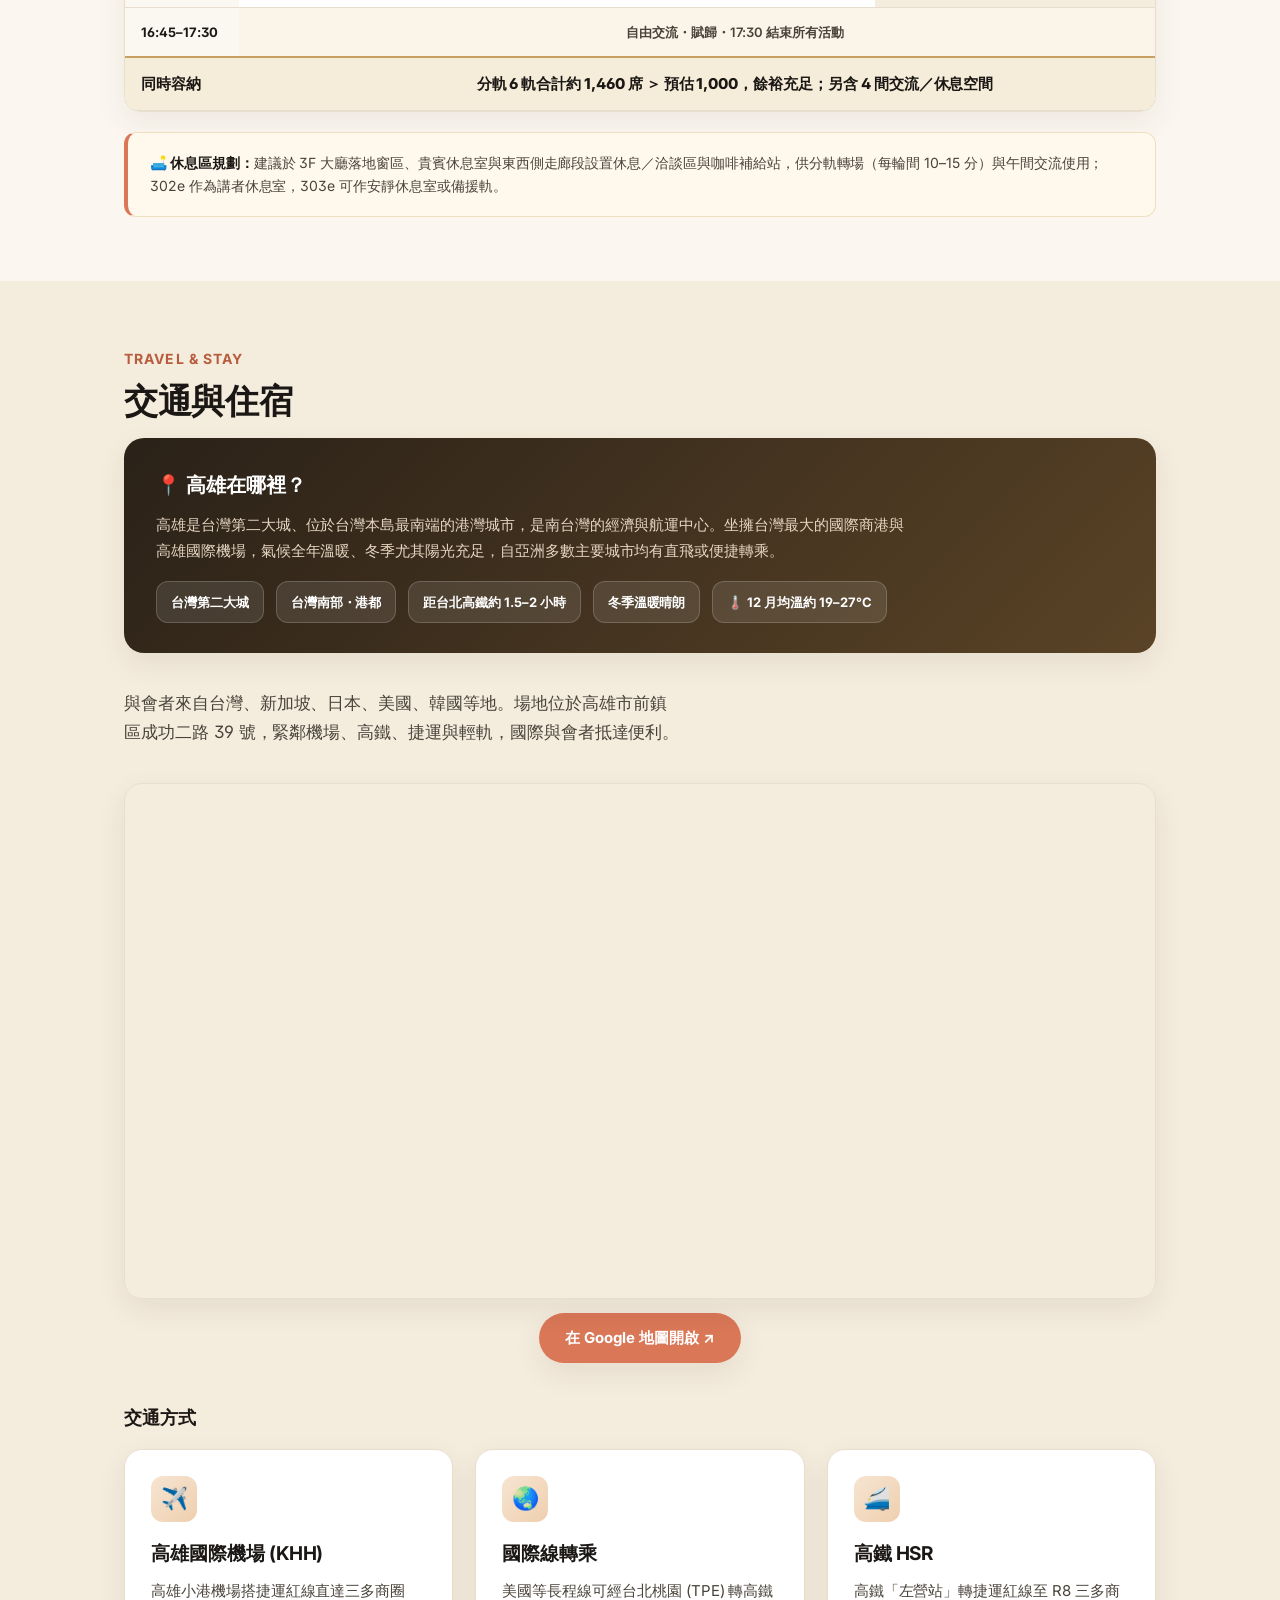
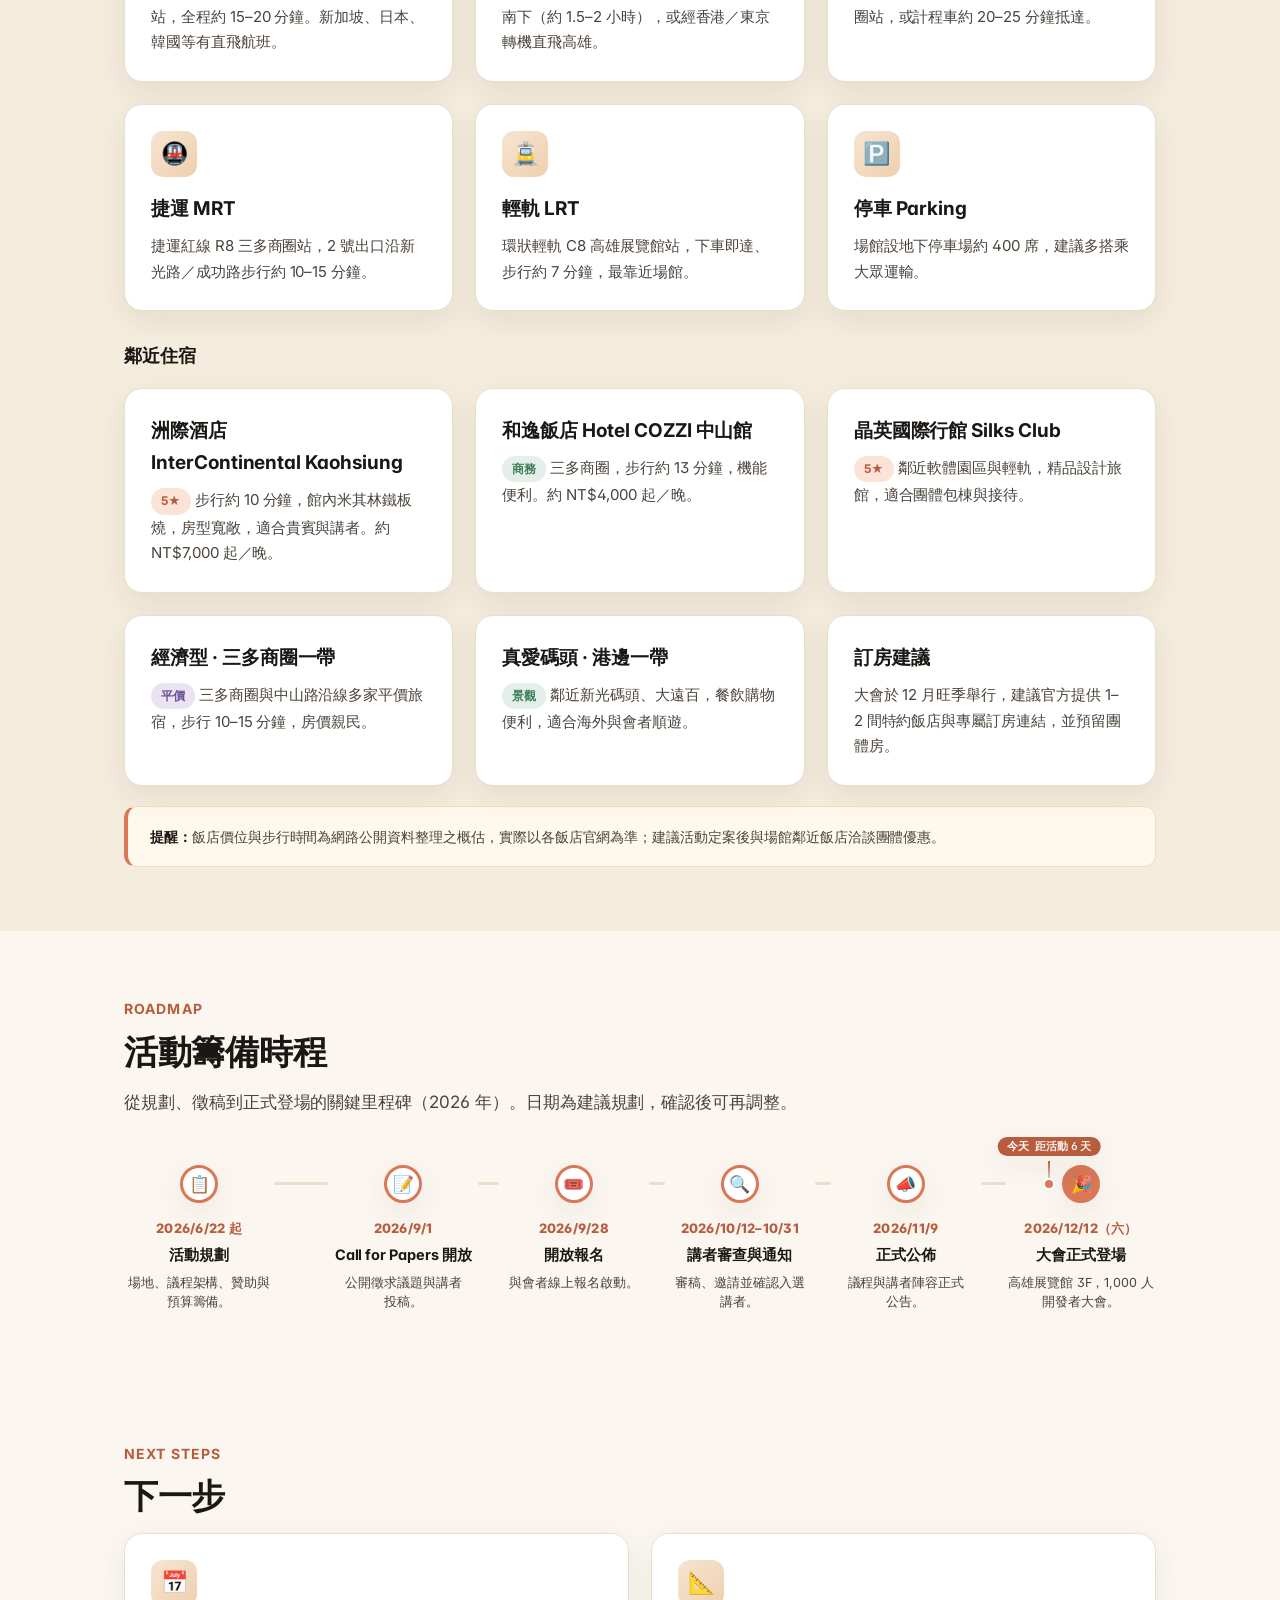
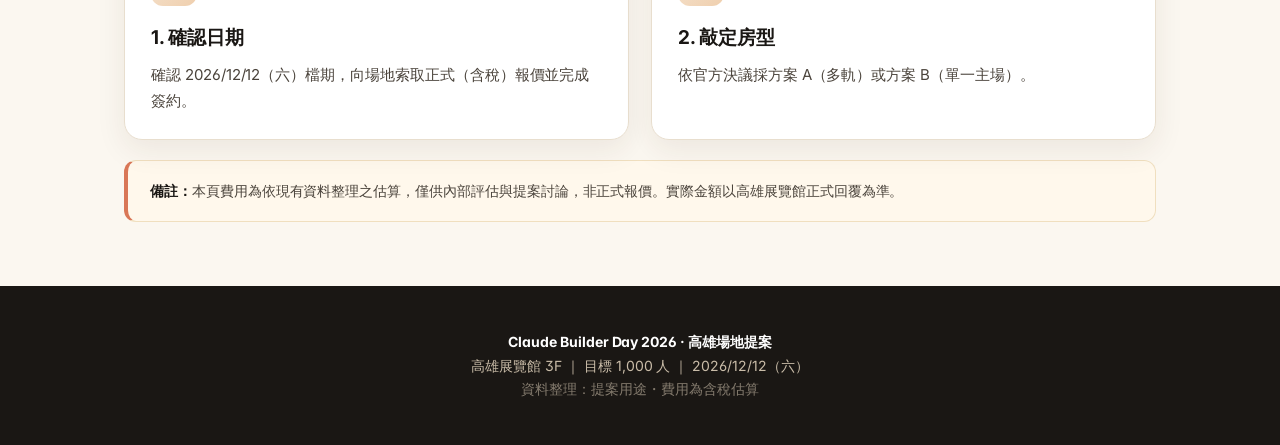
==== commit 7ae20f0f: "Update theme color and enhance mobile table spacing for better readability" ====
--- a/index.html
+++ b/index.html
@@ -3,7 +3,7 @@
 <head>
 <meta charset="UTF-8">
 <meta name="viewport" content="width=device-width, initial-scale=1.0, viewport-fit=cover">
-<meta name="theme-color" content="#0f0f0f">
+<meta name="theme-color" content="#1A1714">
 <title>Claude Builder Day 2026 · 高雄展覽館 場地提案</title>
 <meta name="description" content="Claude Builder Day 2026 高雄展覽館場地規劃提案：空間、設備、費用方案、議程與交通住宿。">
 <link rel="preconnect" href="https://fonts.googleapis.com">
@@ -191,6 +191,7 @@
     <h2 data-i18n="fa_h2">設備總覽</h2>
     <p class="sec-intro" data-i18n="fa_intro">主廳與會議室皆內建以下設備，部分項目可省去外租成本（仍以場地正式報價為準）。</p>
     <div class="grid g3">
+      <div class="card"><div class="ico">📶</div><h3 data-i18n="fa_net_t">全館高速無線網路</h3><p data-i18n="fa_net_d">台灣首座 5G 專頻專網智慧場館（SA 獨立組網），全館覆蓋高速無線網路，具大連結、低延遲特性，適合千人同時連線與動手做工作坊。實際頻寬、併發上限與是否計費以場地方報價為準。</p></div>
       <div class="card"><div class="ico">📽️</div><h3 data-i18n="fa_c1t">投影 / 布幕</h3><p data-i18n="fa_c1d">主廳雙投影布幕；中小型會議室各配下拉式布幕與單槍投影機。</p></div>
       <div class="card"><div class="ico">💡</div><h3 data-i18n="fa_c2t">舞台燈光</h3><p data-i18n="fa_c2d">主廳具桁架燈光、軌道燈與電腦燈，可營造大會與晚會氛圍。</p></div>
       <div class="card"><div class="ico">🔊</div><h3 data-i18n="fa_c3t">音響系統</h3><p data-i18n="fa_c3d">懸吊式喇叭與舞台音響，覆蓋大空間，可搭配無線麥克風。</p></div>
--- a/css/styles.css
+++ b/css/styles.css
@@ -4,7 +4,7 @@
   --good:#3F7D5B;--shadow:0 10px 30px rgba(60,40,20,.08);
 }
 *{box-sizing:border-box;margin:0;padding:0}
-html{scroll-behavior:smooth}
+html{scroll-behavior:smooth;-webkit-text-size-adjust:100%;text-size-adjust:100%}
 body{font-family:"Inter","PingFang TC","Hiragino Sans","Apple SD Gothic Neo","Noto Sans TC","Noto Sans JP","Noto Sans KR","Microsoft JhengHei","Malgun Gothic",sans-serif;
   font-feature-settings:"cv11","ss01";letter-spacing:-.003em;
   color:var(--ink);background:var(--bg);line-height:1.7;-webkit-font-smoothing:antialiased;-moz-osx-font-smoothing:grayscale}
@@ -328,8 +328,19 @@
   font-weight:700;color:var(--good);background:rgba(63,125,91,.12);vertical-align:middle;letter-spacing:.02em}
 
 /* ── 預算佔比長條圖（單一長條分段，段長＝佔比、顏色越深佔比越大） ── */
-.budget-map{display:flex;flex-direction:column;gap:16px;width:100%;padding:20px 22px;
+.budget-map{position:relative;display:flex;flex-direction:column;gap:16px;width:100%;padding:20px 22px;
   background:var(--card);border:1px solid var(--line);border-radius:18px;box-shadow:var(--shadow)}
+.bm-tip{position:absolute;z-index:20;left:0;top:0;pointer-events:none;opacity:0;
+  transform:translate(-50%,-100%);transition:opacity .12s ease;
+  background:var(--ink);color:#fff;padding:8px 12px;border-radius:10px;font-size:12.5px;
+  line-height:1.5;white-space:nowrap;box-shadow:0 8px 22px rgba(26,23,20,.22)}
+.bm-tip.show{opacity:1}
+.bm-tip strong{display:block;font-size:13px;font-weight:700;margin-bottom:1px}
+.bm-tip span{opacity:.9;font-variant-numeric:tabular-nums}
+.bm-tip b{margin-left:6px;color:var(--clay);font-weight:700;font-variant-numeric:tabular-nums}
+.bm-tip::after{content:"";position:absolute;left:50%;top:100%;transform:translateX(-50%);
+  border:6px solid transparent;border-top-color:var(--ink)}
+.bm-leg{cursor:default;transition:opacity .12s ease}
 .bm-bar{display:flex;width:100%;height:34px;border-radius:9px;overflow:hidden;background:#F4E3D2}
 .bm-seg{box-sizing:border-box;height:100%;min-width:2px;display:flex;align-items:center;
   justify-content:center;color:#fff;font-size:12px;font-weight:700;font-variant-numeric:tabular-nums;
@@ -351,6 +362,10 @@
 
 /* ── 手機細節打磨 ── */
 @media(max-width:560px){
+  /* 手機上資料表改用較緊密的間距與字級，讓單次可見更多欄位、減少水平捲動；
+     仍保留各表原有 min-width 與單行顯示（不更動既有的不折行規則），水平捲動看完整欄位。 */
+  th,td{padding:10px 12px;font-size:13.5px}
+  .grid-table tbody td{font-size:12.5px}
   .brand{font-size:14px}
   .langbar{gap:2px;padding:3px}
   .langbtn{padding:7px 8px;font-size:11px}
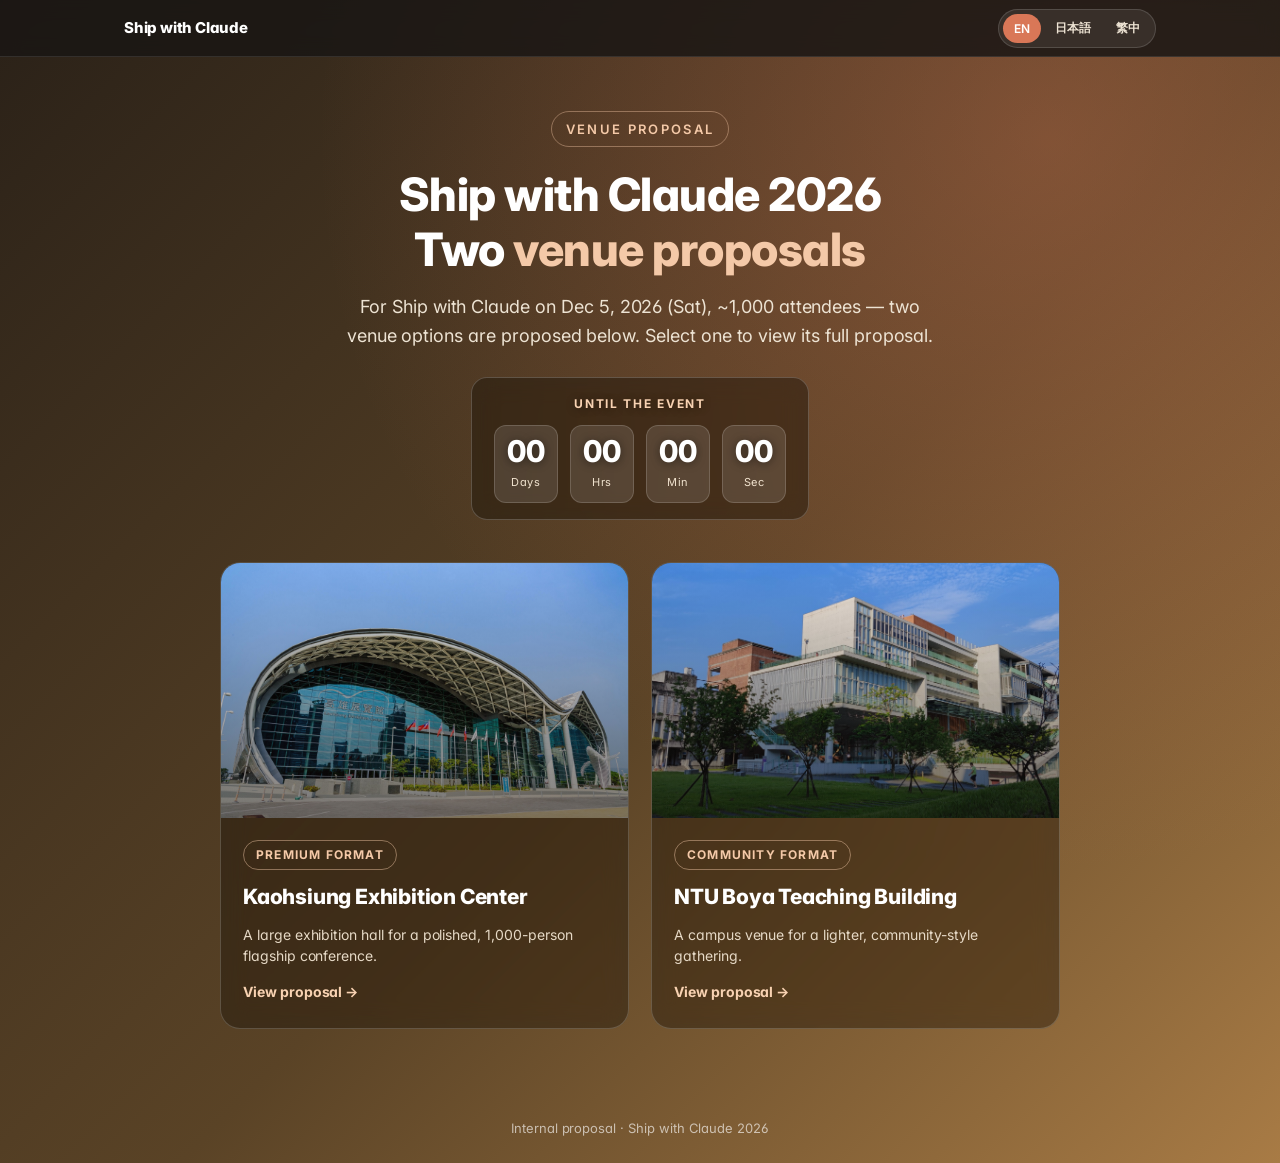
==== commit a77e324f: "add ntu" ====
--- a/index.html
+++ b/index.html
@@ -1,11 +1,11 @@
 <!DOCTYPE html>
-<html lang="zh-Hant">
+<html lang="en">
 <head>
 <meta charset="UTF-8">
 <meta name="viewport" content="width=device-width, initial-scale=1.0, viewport-fit=cover">
 <meta name="theme-color" content="#1A1714">
-<title>Claude Builder Day 2026 · 高雄展覽館 場地提案</title>
-<meta name="description" content="Claude Builder Day 2026 高雄展覽館場地規劃提案：空間、設備、費用方案、議程與交通住宿。">
+<title>Ship with Claude 2026 · Venue Proposals</title>
+<meta name="description" content="Ship with Claude 2026 — choose your event format: a premium flagship conference at Kaohsiung Exhibition Center, or a community-style gathering at NTU Boya Teaching Building.">
 <link rel="preconnect" href="https://fonts.googleapis.com">
 <link rel="preconnect" href="https://fonts.gstatic.com" crossorigin>
 <link rel="stylesheet" href="https://fonts.googleapis.com/css2?family=Inter:wght@400;500;600;700;800&display=swap">
@@ -16,529 +16,133 @@
 </head>
 <body>
 
-<nav class="topnav" id="top">
-  <div class="wrap topnav-inner">
-    <a class="brand" href="#top">Claude Builder Day</a>
-    <div class="navlinks" id="navlinks">
-      <a href="#why" data-i18n="toc1">為何選此場地</a>
-      <a href="#spaces" data-i18n="toc2">空間介紹</a>
-      <a href="#facility" data-i18n="toc3">設備總覽</a>
-      <a href="#cost" data-i18n="toc4">費用方案</a>
-      <a href="#agenda" data-i18n="toc5">議程配置</a>
-      <a href="#travel" data-i18n="toc6">交通與住宿</a>
-      <a href="#timeline" data-i18n="toc_tl">活動時程</a>
-      <a href="#next" data-i18n="toc7">下一步</a>
-    </div>
-    <div class="langbar">
-      <button class="langbtn" data-l="zh" onclick="setLang('zh')"><span class="lg-full">繁中</span><span class="lg-mini">繁</span></button>
-      <button class="langbtn" data-l="en" onclick="setLang('en')"><span class="lg-full">EN</span><span class="lg-mini">EN</span></button>
-      <button class="langbtn" data-l="ja" onclick="setLang('ja')"><span class="lg-full">日本語</span><span class="lg-mini">日</span></button>
-      <button class="langbtn" data-l="ko" onclick="setLang('ko')"><span class="lg-full">한국어</span><span class="lg-mini">한</span></button>
-    </div>
-    <button class="navtoggle" id="navToggle" aria-label="開啟選單" aria-controls="navlinks" aria-expanded="false">
-      <span></span><span></span><span></span>
-    </button>
-  </div>
-</nav>
+<div class="chooser">
 
-<!-- HERO -->
-<header class="hero">
-  <div class="hero-bg"></div>
-  <div class="wrap">
-    <span class="eyebrow" data-i18n="eyebrow">場地提案 · Venue Proposal</span>
-    <h1 data-i18n-html="h1">Claude Builder Day 2026<br><span>高雄展覽館</span> 場地規劃提案</h1>
-    <p class="lead" data-i18n="lead">為 2026/12/12（週六）、預估 1,000 人規模的 Claude Builder Day，提案以高雄展覽館作為主辦場地。</p>
-    <div class="countdown" id="countdown" aria-live="polite">
-      <span class="cd-label" data-i18n="cd_label">距離活動開幕還有</span>
-      <div class="cd-units">
-        <div class="cd-unit"><b id="cdD">--</b><small data-i18n="cd_d">天</small></div>
-        <div class="cd-unit"><b id="cdH">--</b><small data-i18n="cd_h">時</small></div>
-        <div class="cd-unit"><b id="cdM">--</b><small data-i18n="cd_m">分</small></div>
-        <div class="cd-unit"><b id="cdS">--</b><small data-i18n="cd_s">秒</small></div>
+  <nav class="topnav" id="top">
+    <div class="wrap topnav-inner">
+      <a class="brand" href="#top">Ship with Claude</a>
+      <div style="flex:1 1 auto"></div>
+      <div class="langbar">
+        <button class="langbtn" data-l="en" onclick="setLang('en')"><span class="lg-full">EN</span><span class="lg-mini">EN</span></button>
+        <button class="langbtn" data-l="ja" onclick="setLang('ja')"><span class="lg-full">日本語</span><span class="lg-mini">日</span></button>
+        <button class="langbtn" data-l="zh" onclick="setLang('zh')"><span class="lg-full">繁中</span><span class="lg-mini">繁</span></button>
       </div>
     </div>
-    <div class="facts">
-      <div class="fact"><b data-i18n="f1v">1,000 人</b><small data-i18n="f1l">目標與會規模</small></div>
-      <div class="fact"><b data-i18n="f2v">2026/12/12（六）</b><small data-i18n="f2l">活動日期</small></div>
-      <div class="fact"><b data-i18n="f3v">高雄</b><small data-i18n="f3l">高雄展覽館 3F</small></div>
-      <div class="fact"><b data-i18n="f4v">1 天</b><small data-i18n="f4l">兩個時段（上午＋下午）</small></div>
-    </div>
-    <nav class="toc">
-      <a href="#why" data-i18n="toc1">為何選此場地</a>
-      <a href="#spaces" data-i18n="toc2">空間介紹</a>
-      <a href="#facility" data-i18n="toc3">設備總覽</a>
-      <a href="#cost" data-i18n="toc4">費用方案</a>
-      <a href="#agenda" data-i18n="toc5">議程配置</a>
-      <a href="#travel" data-i18n="toc6">交通與住宿</a>
-      <a href="#timeline" data-i18n="toc_tl">活動時程</a>
-      <a href="#next" data-i18n="toc7">下一步</a>
-    </nav>
-  </div>
-</header>
+  </nav>
 
-<!-- WHY -->
-<section id="why">
-  <div class="wrap">
-    <span class="sec-tag" data-i18n="why_tag">Why this venue</span>
-    <h2 data-i18n="why_h2">為什麼選高雄展覽館</h2>
-    <p class="sec-intro" data-i18n="why_intro">場地具備容納千人的主廳、可彈性分割的多軌會議室，以及完整舞台燈光音響，一站滿足主場演講、分組工作坊與交流晚宴。</p>
-    <div class="grid g3">
-      <div class="card"><div class="ico">🏛️</div><h3 data-i18n="why_c1t">千人主廳</h3><p data-i18n="why_c1d">301 主廳可容納 1,000 人，劇院式座位、雙投影布幕、視線無死角。</p></div>
-      <div class="card"><div class="ico">🧩</div><h3 data-i18n="why_c2t">多軌可彈性分割</h3><p data-i18n="why_c2d">同層 302／303／304 系列會議室可作分組議程與工作坊，與主場同層串連。</p></div>
-      <div class="card"><div class="ico">🎚️</div><h3 data-i18n="why_c3t">專業舞台設備</h3><p data-i18n="why_c3d">主廳具桁架燈光、軌道聚光燈與懸吊音響，演出等級，降低外租成本。</p></div>
-      <div class="card"><div class="ico">🌊</div><h3 data-i18n="why_c4t">港景落地窗</h3><p data-i18n="why_c4d">主廳整面落地玻璃帷幕，外望高雄港與市景，交流時段的天然亮點。</p></div>
-      <div class="card"><div class="ico">📺</div><h3 data-i18n="why_c5t">門口電子看板</h3><p data-i18n="why_c5d">各會議室門口電子螢幕可顯示當前場次主題，方便多軌指引與品牌露出。</p></div>
-      <div class="card"><div class="ico">☕</div><h3 data-i18n="why_c6t">貴賓休息室</h3><p data-i18n="why_c6d">提供貴賓休息空間並備咖啡豆可現場沖泡，適合講者與貴賓接待。</p></div>
-    </div>
-  </div>
-</section>
+  <main class="chooser-main">
+    <span class="eyebrow" data-i18n="eyebrow">Venue Proposal</span>
+    <h1 data-i18n-html="h1">Ship with Claude 2026<br>Two <span>venue proposals</span></h1>
+    <p class="chooser-lead" data-i18n="lead">For Ship with Claude on Dec 5, 2026 (Sat), ~1,000 attendees — two venue options are proposed below. Select one to view its full proposal.</p>
 
-<!-- SPACES -->
-<section id="spaces" style="background:#F4ECDD">
-  <div class="wrap">
-    <span class="sec-tag" data-i18n="sp_tag">Spaces</span>
-    <h2 data-i18n="sp_h2">空間介紹</h2>
-    <p class="sec-intro" data-i18n="sp_intro">以下為各空間實地場勘照片與用途建議。</p>
-
-    <div class="grid g2" style="margin-bottom:22px">
-      <figure>
-        <img class="ph" src="images/01-main-hall-theater.jpg" alt="301" onerror="this.style.display='none';this.nextElementSibling.style.display='flex'">
-        <div class="photo-slot"><span class="pin">📷</span><b data-i18n="sp_ph1">主廳 301・劇院式</b><code>images/01-main-hall-theater.jpg</code></div>
-        <figcaption data-i18n-html="sp_cap1"><b>301 主廳（劇院式）</b>　可容 1,000 人，雙投影布幕、舞台燈光、後方落地窗港景。大會主場 Keynote 用。</figcaption>
-      </figure>
-      <figure>
-        <img class="ph" src="images/02-main-hall-event.jpg" alt="301 event" onerror="this.style.display='none';this.nextElementSibling.style.display='flex'">
-        <div class="photo-slot"><span class="pin">📷</span><b data-i18n="sp_ph2">主廳 301・活動實況</b><code>images/02-main-hall-event.jpg</code></div>
-        <figcaption data-i18n-html="sp_cap2"><b>301 主廳（活動模式）</b>　可改為宴會＋展攤＋舞台配置，適合大會晚間交流。</figcaption>
-      </figure>
-    </div>
-
-    <div class="grid g3" style="margin-bottom:22px">
-      <figure>
-        <img class="ph" src="images/03-hall-harbor-view.jpg" alt="harbor" onerror="this.style.display='none';this.nextElementSibling.style.display='flex'">
-        <div class="photo-slot"><span class="pin">📷</span><b data-i18n="sp_ph3">大廳・港景落地窗</b><code>images/03-hall-harbor-view.jpg</code></div>
-        <figcaption data-i18n-html="sp_cap3"><b>主廳・港景落地窗</b>　整排劇院座椅、雙布幕，外望高雄港與藍天。開閉幕全體大會。</figcaption>
-      </figure>
-      <figure>
-        <img class="ph" src="images/04-medium-room.jpg" alt="medium" onerror="this.style.display='none';this.nextElementSibling.style.display='flex'">
-        <div class="photo-slot"><span class="pin">📷</span><b data-i18n="sp_ph4">中型會議室・課桌椅</b><code>images/04-medium-room.jpg</code></div>
-        <figcaption data-i18n-html="sp_cap4"><b>304a／304b（約 240 人）</b>　下拉布幕＋課桌椅，適合需動手做的開發者 workshop。</figcaption>
-      </figure>
-      <figure>
-        <img class="ph" src="images/05-small-room.jpg" alt="small" onerror="this.style.display='none';this.nextElementSibling.style.display='flex'">
-        <div class="photo-slot"><span class="pin">📷</span><b data-i18n="sp_ph5">小型會議室・分組</b><code>images/05-small-room.jpg</code></div>
-        <figcaption data-i18n-html="sp_cap5"><b>302／303 系列（50–60 人）</b>　講台＋活動座椅，適合分組議程、講者休息或一對一。</figcaption>
-      </figure>
-    </div>
-
-    <div class="grid g3">
-      <figure>
-        <img class="ph" src="images/08-meeting-room.jpg" alt="meeting room" onerror="this.style.display='none';this.nextElementSibling.style.display='flex'">
-        <div class="photo-slot"><span class="pin">📷</span><b data-i18n="sp_ph8">中型會議室・劇院式</b><code>images/08-meeting-room.jpg</code></div>
-        <figcaption data-i18n-html="sp_cap8"><b>中型會議室（劇院式）</b>　環形排椅＋金屬講台、天花板投影機，適合技術主題演講或圓桌。</figcaption>
-      </figure>
-      <figure>
-        <img class="ph" src="images/06-vip-lounge.jpg" alt="vip lounge" onerror="this.style.display='none';this.nextElementSibling.style.display='flex'">
-        <div class="photo-slot"><span class="pin">📷</span><b data-i18n="sp_ph7">貴賓休息室</b><code>images/06-vip-lounge.jpg</code></div>
-        <figcaption data-i18n-html="sp_cap7"><b>貴賓休息室</b>　設計感沙發交誼區，柔和照明，適合講者與貴賓休憩、接待。</figcaption>
-      </figure>
-      <figure>
-        <img class="ph" src="images/07-corridor-signage.jpg" alt="corridor signage" onerror="this.style.display='none';this.nextElementSibling.style.display='flex'">
-        <div class="photo-slot"><span class="pin">📷</span><b data-i18n="sp_ph6">走廊・門口電子看板</b><code>images/07-corridor-signage.jpg</code></div>
-        <figcaption data-i18n-html="sp_cap6"><b>三樓走廊・門口電子看板</b>　各會議室門口設電子螢幕，可顯示當前場次主題，利於多軌指引與贊助露出。</figcaption>
-      </figure>
-    </div>
-
-    <h3 style="margin:38px 0 16px;font-size:18px" data-i18n="fp_h">🗺️ 三樓場地平面圖</h3>
-    <figure>
-      <img class="ph" src="images/floor-plan.jpg" alt="3F floor plan" style="aspect-ratio:auto;background:#fff;padding:8px" onerror="this.style.display='none';this.nextElementSibling.style.display='flex'">
-      <div class="photo-slot"><span class="pin">🗺️</span><b data-i18n="sp_fp">三樓平面圖（301 大會堂・302/303/304 會議室・305 海景宴會廳・貴賓室）</b><code>images/floor-plan.jpg</code></div>
-      <figcaption data-i18n-html="fp_cap"><b>高雄展覽館 3F 平面圖</b>　東西兩側空橋入口；301 大會堂（含舞台）位於東側，中央為 302／303／304 系列會議室，西側為 305 海景宴會廳與貴賓室。</figcaption>
-    </figure>
-  </div>
-</section>
-
-<!-- HALL CAROUSEL -->
-<section id="hall">
-  <div class="wrap">
-    <span class="sec-tag">Grand Hall 301</span>
-    <h2 data-i18n="hall_h">🎦 301 大會堂・實景輪播</h2>
-    <p class="sec-intro" data-i18n="hall_intro">高雄展覽館 301 大會堂多角度實景，可左右切換瀏覽。</p>
-    <div class="carousel" id="hallCarousel">
-      <div class="carousel-track">
-        <div class="carousel-slide"><img src="images/hall-1.jpg" alt="301 大會堂 全景" loading="lazy"></div>
-        <div class="carousel-slide"><img src="images/hall-2.jpg" alt="301 大會堂 劇院式" loading="lazy"></div>
-        <div class="carousel-slide"><img src="images/hall-3.jpg" alt="301 大會堂" loading="lazy"></div>
-        <div class="carousel-slide"><img src="images/hall-4.jpg" alt="301 大會堂" loading="lazy"></div>
-        <div class="carousel-slide"><img src="images/hall-5.jpg" alt="301 大會堂" loading="lazy"></div>
-        <div class="carousel-slide"><img src="images/hall-6.jpg" alt="301 大會堂" loading="lazy"></div>
-        <div class="carousel-slide"><img src="images/hall-7.jpg" alt="301 大會堂" loading="lazy"></div>
-        <div class="carousel-slide"><img src="images/hall-8.jpg" alt="301 大會堂" loading="lazy"></div>
-      </div>
-      <span class="carousel-count" id="hallCount">1 / 8</span>
-      <button class="carousel-btn prev" aria-label="上一張">‹</button>
-      <button class="carousel-btn next" aria-label="下一張">›</button>
-      <div class="carousel-dots"></div>
-    </div>
-    <p style="font-size:12px;color:var(--ink-soft);margin-top:12px;text-align:right" data-i18n="hall_src">照片來源：高雄展覽館官方網站 kecc.com.tw</p>
-  </div>
-</section>
-
-<!-- FACILITY -->
-<section id="facility">
-  <div class="wrap">
-    <span class="sec-tag" data-i18n="fa_tag">Facilities</span>
-    <h2 data-i18n="fa_h2">設備總覽</h2>
-    <p class="sec-intro" data-i18n="fa_intro">主廳與會議室皆內建以下設備，部分項目可省去外租成本（仍以場地正式報價為準）。</p>
-    <div class="grid g3">
-      <div class="card"><div class="ico">📶</div><h3 data-i18n="fa_net_t">全館高速無線網路</h3><p data-i18n="fa_net_d">台灣首座 5G 專頻專網智慧場館（SA 獨立組網），全館覆蓋高速無線網路，具大連結、低延遲特性，適合千人同時連線與動手做工作坊。實際頻寬、併發上限與是否計費以場地方報價為準。</p></div>
-      <div class="card"><div class="ico">📽️</div><h3 data-i18n="fa_c1t">投影 / 布幕</h3><p data-i18n="fa_c1d">主廳雙投影布幕；中小型會議室各配下拉式布幕與單槍投影機。</p></div>
-      <div class="card"><div class="ico">💡</div><h3 data-i18n="fa_c2t">舞台燈光</h3><p data-i18n="fa_c2d">主廳具桁架燈光、軌道燈與電腦燈，可營造大會與晚會氛圍。</p></div>
-      <div class="card"><div class="ico">🔊</div><h3 data-i18n="fa_c3t">音響系統</h3><p data-i18n="fa_c3d">懸吊式喇叭與舞台音響，覆蓋大空間，可搭配無線麥克風。</p></div>
-      <div class="card"><div class="ico">🪧</div><h3 data-i18n="fa_c4t">門口電子看板</h3><p data-i18n="fa_c4d">各室門口螢幕可顯示場次主題，利於多軌指引與贊助露出。</p></div>
-      <div class="card"><div class="ico">☕</div><h3 data-i18n="fa_c5t">貴賓室・咖啡</h3><p data-i18n="fa_c5d">貴賓休息室，備咖啡豆可現場沖泡，供講者與貴賓接待。</p></div>
-      <div class="card"><div class="ico">🪑</div><h3 data-i18n="fa_c6t">彈性桌椅</h3><p data-i18n="fa_c6d">劇院式、課桌椅、ㄇ字會議等多種排法，依議程自由切換。</p></div>
-    </div>
-  </div>
-</section>
-
-<!-- COST -->
-<section id="cost" style="background:#F4ECDD">
-  <div class="wrap">
-    <span class="sec-tag" data-i18n="co_tag">Budget</span>
-    <h2 data-i18n="co_h2">費用方案</h2>
-    <p class="sec-intro" data-i18n="co_intro">以下為目前蒐集到的場地報價（一天＝上午 8:00–12:00、下午 13:00–17:00 兩個時段）。下方明細表為場地原始未稅報價；方案總價一律外加 5% 營業稅，並同時以新台幣與美金呈現。</p>
-
-    <h3 style="margin:8px 0 14px;font-size:18px" data-i18n="co_tbl_h">各會議室費用對照（整天・兩個時段・未稅）</h3>
-    <div class="table-wrap">
-      <table>
-        <thead>
-          <tr>
-            <th data-i18n="co_th1">會議室</th>
-            <th data-i18n="co_th2">定位</th>
-            <th class="num" data-i18n="co_th3">可容納人數</th>
-            <th class="num" data-i18n="co_th4">單時段租借</th>
-            <th class="num" data-i18n="co_th5">整天（兩時段）</th>
-            <th class="num" data-i18n="co_th6">清潔費</th>
-          </tr>
-        </thead>
-        <tbody>
-          <tr><td>301</td><td><span class="pill main" data-i18n="pl_main">主廳</span></td><td class="num">1,000</td><td class="num">230,000</td><td class="num">460,000</td><td class="num">24,000</td></tr>
-          <tr><td>301a</td><td><span class="pill main" data-i18n="pl_large">大型</span></td><td class="num">600</td><td class="num">138,000</td><td class="num">276,000</td><td class="num">12,000</td></tr>
-          <tr><td>304a</td><td><span class="pill mid" data-i18n="pl_mid">中型</span></td><td class="num">240</td><td class="num">69,000</td><td class="num">138,000</td><td class="num">4,800</td></tr>
-          <tr><td>304b</td><td><span class="pill mid" data-i18n="pl_mid2">中型</span></td><td class="num">240</td><td class="num">69,000</td><td class="num">138,000</td><td class="num">4,800</td></tr>
-          <tr><td>302a</td><td><span class="pill small" data-i18n="pl_small">小型</span></td><td class="num">60</td><td class="num">13,800</td><td class="num">27,600</td><td class="num">1,000</td></tr>
-          <tr><td>302b</td><td><span class="pill small" data-i18n="pl_small2">小型</span></td><td class="num">60</td><td class="num">13,800</td><td class="num">27,600</td><td class="num">1,000</td></tr>
-          <tr><td>302e</td><td><span class="pill small" data-i18n="pl_small3">小型</span></td><td class="num">50</td><td class="num">9,200</td><td class="num">18,400</td><td class="num">1,000</td></tr>
-          <tr><td>303a</td><td><span class="pill small" data-i18n="pl_small4">小型</span></td><td class="num">60</td><td class="num">13,800</td><td class="num">27,600</td><td class="num">1,000</td></tr>
-          <tr><td>303b</td><td><span class="pill small" data-i18n="pl_small5">小型</span></td><td class="num">60</td><td class="num">13,800</td><td class="num">27,600</td><td class="num">1,000</td></tr>
-          <tr><td>303e</td><td><span class="pill small" data-i18n="pl_small6">小型</span></td><td class="num">50</td><td class="num">9,200</td><td class="num">18,400</td><td class="num">1,000</td></tr>
-        </tbody>
-        <tfoot>
-          <tr><td colspan="2" data-i18n="co_tfoot1">全層三樓全包</td><td class="num" data-i18n="co_tfoot2">約 2,420</td><td class="num">—</td><td class="num">1,159,200</td><td class="num">51,600</td></tr>
-        </tfoot>
-      </table>
-    </div>
-
-    <div class="grid g2" style="margin-top:34px;align-items:start">
-      <div class="plan rec">
-        <span class="badge" data-i18n="planA_badge">★ 建議方案（1,000 人多軌大會）</span>
-        <h3 data-i18n="planA_title">方案 A：全層三樓全包</h3>
-        <div class="price">NT$ 1,310,190 <small data-i18n="per_incl">/ 整天・含稅</small></div>
-        <div class="price-usd" data-i18n="planA_usd">≈ US$ 40,300</div>
-        <p style="color:var(--ink-soft);font-size:14px" data-i18n="planA_desc">主廳 301 作開場主場，302／303／304 同步開 5–6 軌分組議程與工作坊，最貼合開發者大會規格。</p>
-        <ul>
-          <li data-i18n="planA_li1">會議室租借（全層・兩時段）：1,159,200</li>
-          <li data-i18n="planA_li2">清潔費（全層）：51,600</li>
-          <li data-i18n="planA_li3">投影機：32,000　設備配電：5,000</li>
-          <li data-i18n-html="planA_li4">未稅小計 1,247,800 ＋ 5% 稅 ＝ <b>含稅 1,310,190（約 US$40,300）</b></li>
-        </ul>
-        <div class="note" style="margin-top:18px" data-i18n-html="planA_note"><b>說明：</b>標示總價已含 5% 營業稅；未含進出場費與保全費（場地另計）。</div>
-      </div>
-
-      <div class="plan">
-        <h3 data-i18n="planB_title">方案 B：僅租主廳 301</h3>
-        <div class="price">NT$ 547,050 <small data-i18n="per_incl2">/ 整天・含稅</small></div>
-        <div class="price-usd" data-i18n="planB_usd">≈ US$ 16,800</div>
-        <p style="color:var(--ink-soft);font-size:14px" data-i18n="planB_desc">單一千人主場、不開分軌時的精簡方案，預算大幅下降。</p>
-        <ul>
-          <li data-i18n="planB_li1">主廳 301 租借（兩時段）：460,000</li>
-          <li data-i18n="planB_li2">清潔費：24,000</li>
-          <li data-i18n="planB_li3">投影機 + 設備配電：37,000</li>
-          <li data-i18n-html="planB_li4">未稅小計 521,000 ＋ 5% 稅 ＝ <b>含稅 547,050（約 US$16,800）</b></li>
-        </ul>
-        <div class="note" style="margin-top:18px" data-i18n-html="planB_note"><b>說明：</b>本案僅單一主場，不含同步分軌議程。</div>
+    <div class="countdown" id="countdown" aria-live="polite">
+      <span class="cd-label" data-i18n="cd_label">Until the event</span>
+      <div class="cd-units">
+        <div class="cd-unit"><b id="cdD">--</b><small data-i18n="cd_d">Days</small></div>
+        <div class="cd-unit"><b id="cdH">--</b><small data-i18n="cd_h">Hrs</small></div>
+        <div class="cd-unit"><b id="cdM">--</b><small data-i18n="cd_m">Min</small></div>
+        <div class="cd-unit"><b id="cdS">--</b><small data-i18n="cd_s">Sec</small></div>
       </div>
     </div>
 
-    <h3 style="margin:34px 0 14px;font-size:18px" data-i18n="bx_h">其他預留費用</h3>
-    <div class="grid g2" style="align-items:stretch">
-      <div class="card"><div class="ico">🍽️</div><h3 data-i18n="din_t">活動後晚餐聚會（約 30 人）</h3><p data-i18n="din_d">活動結束後團隊／講者聚餐，預估每人約 NT$1,200，預留 NT$36,000（約 US$1,100）。</p></div>
-      <div class="card"><div class="ico">🍰</div><h3 data-i18n="teaA_t">茶點方案①：10 萬（精簡）</h3><p data-i18n="teaA_d">1,000 人份茶歇，飲品＋基本點心，每人約 NT$100，預留 NT$100,000（約 US$3,100）。</p></div>
-      <div class="card"><div class="ico">🧁</div><h3 data-i18n="teaB_t">茶點方案②：20 萬（豐富）</h3><p data-i18n="teaB_d">1,000 人份上下午茶歇，甜點＋飲品更豐富，每人約 NT$200，預留 NT$200,000（約 US$6,200）。</p></div>
-      <div class="card"><div class="ico">🎁</div><h3 data-i18n="giftA_t">紀念品方案①：每人 NT$100（精簡禮包）</h3><p data-i18n="giftA_d">客製鑰匙圈＋貼紙組＋頸帶識別證，輕量好攜帶；1,000 份約 NT$100,000（約 US$3,100）。</p></div>
-      <div class="card"><div class="ico">🎀</div><h3 data-i18n="giftB_t">紀念品方案②：每人 NT$200（升級禮包）</h3><p data-i18n="giftB_d">帆布托特袋＋環保隨行杯＋客製鑰匙圈＋筆記本，質感與實用兼具；1,000 份約 NT$200,000（約 US$6,200）。</p></div>
-      <div class="card"><div class="ico">🎤</div><h3 data-i18n="host_t">主持人費用</h3><p data-i18n="host_d">全天專業／雙語主持，台灣行情約 NT$20,000–30,000，預留 NT$30,000（約 US$900）。</p></div>
-      <div class="card"><div class="ico">📷</div><h3 data-i18n="photo_t">攝影師費用</h3><p data-i18n="photo_d">全天活動攝影包套，台灣行情約 NT$12,000–28,000，預留 NT$30,000（約 US$900）含雙機／交通。</p></div>
-      <div class="card"><div class="ico">🎨</div><h3 data-i18n="deco_t">場地佈置費用</h3><p data-i18n="deco_d">主視覺背板、舞台、報到區、指標與動線佈置等，千人規模預留 NT$150,000（約 US$4,600）。</p></div>
-      <div class="card"><div class="ico">🧹</div><h3 data-i18n="clean_t">額外清潔費預留</h3><p data-i18n="clean_d">場地報價已含基本清潔，另預留加場清潔／垃圾清運 NT$20,000（約 US$600）。</p></div>
-      <div class="card"><div class="ico">🧾</div><h3 data-i18n="misc_t">雜支／預備金</h3><p data-i18n="misc_d">印刷布置、運費、志工餐點與臨時採購等，預留 NT$50,000（約 US$1,500）。</p></div>
-      <div class="card"><div class="ico">👥</div><h3 data-i18n="staff_t">現場人力／志工<span class="freepill" data-i18n="free_tag">NT$0</span></h3><p data-i18n="staff_d">現場報到、引導與支援以公開招募的免費志工為主，搭配內部團隊，無額外人力費用，預計 NT$0。</p></div>
-      <div class="card"><div class="ico">🖌️</div><h3 data-i18n="design_t">視覺設計／文宣印刷<span class="freepill" data-i18n="free_tag">NT$0</span></h3><p data-i18n="design_d">主視覺與素材由官方設計資源製作，預計不另製作實體印刷物（以數位為主），無委外費用，預計 NT$0。</p></div>
-      <div class="card"><div class="ico">📝</div><h3 data-i18n="reg_t">報名系統<span class="freepill" data-i18n="free_tag">NT$0</span></h3><p data-i18n="reg_d">沿用官方現有報名系統，無額外平台費用，預計 NT$0。</p></div>
-      <div class="card"><div class="ico">📣</div><h3 data-i18n="mkt_t">行銷宣傳<span class="freepill" data-i18n="free_tag">NT$0</span></h3><p data-i18n="mkt_d">透過推廣大使的個人社群與官方社群管道宣傳，預計 NT$0（如需付費投放再另編）。</p></div>
-      <div class="card" style="border:2px solid var(--accent)"><div class="ico">🧮</div><h3 data-i18n="tot_t">建議總預算（方案 A ＋ 全部項目）</h3><p data-i18n-html="tot_d">場地 1,310,190 ＋ 晚餐 36,000 ＋ 主持 30,000 ＋ 攝影 30,000 ＋ 佈置 150,000 ＋ 清潔預留 20,000 ＋ 雜支 50,000 ＋ 紀念品 100,000–200,000 ＋ 茶點 100,000–200,000 ＝ 約 <b>NT$1,846,190–2,026,190（約 US$56,800–62,300）</b>。</p></div>
+    <div class="choices">
+      <a class="choice" href="kaohsiung.html">
+        <div class="choice-thumb" style="background-image:url('images/00-hero-kaohsiung.jpg')"></div>
+        <div class="choice-body">
+          <span class="choice-tag" data-i18n="tagA">Premium format</span>
+          <span class="choice-title" data-i18n="titleA">Kaohsiung Exhibition Center</span>
+          <span class="choice-desc" data-i18n="descA">A large exhibition hall for a polished, 1,000-person flagship conference.</span>
+          <span class="choice-cta" data-i18n="ctaA">View proposal →</span>
+        </div>
+      </a>
+      <a class="choice" href="ntu.html">
+        <div class="choice-thumb" style="background-image:url('images/ntu/00-hero-ntu.jpg')"></div>
+        <div class="choice-body">
+          <span class="choice-tag" data-i18n="tagB">Community format</span>
+          <span class="choice-title" data-i18n="titleB">NTU Boya Teaching Building</span>
+          <span class="choice-desc" data-i18n="descB">A campus venue for a lighter, community-style gathering.</span>
+          <span class="choice-cta" data-i18n="ctaB">View proposal →</span>
+        </div>
+      </a>
     </div>
+  </main>
 
-    <div class="calc-wide">
-    <h3 style="margin:34px 0 6px;font-size:18px" data-i18n="calc_h">🧮 預算試算器（勾選即時加總）</h3>
-    <p style="font-size:13px;color:var(--ink-soft);margin-bottom:16px" data-i18n="calc_sub">勾選你要的項目，下方即時顯示新台幣與美金總額（匯率約 1 USD ≈ 32.5 TWD）。</p>
-    <div class="calc card" id="budgetCalc">
-      <div class="calc-grid">
-        <div class="calc-group">
-          <div class="calc-gh" data-i18n="calc_g_venue">場地（擇一）</div>
-          <label><input type="radio" name="cVenue" value="1310190" checked><span data-i18n="calc_venueA">方案 A：全層三樓全包</span><span class="amt"><b>NT$1,310,190</b><i></i></span></label>
-          <label><input type="radio" name="cVenue" value="547050"><span data-i18n="calc_venueB">方案 B：僅主廳 301</span><span class="amt"><b>NT$547,050</b><i></i></span></label>
-        </div>
-        <div class="calc-group">
-          <div class="calc-gh" data-i18n="calc_g_gift">紀念品（擇一）</div>
-          <label><input type="radio" name="cGift" value="0"><span data-i18n="calc_giftN">不含紀念品</span><span class="amt"><b>NT$0</b><i></i></span></label>
-          <label><input type="radio" name="cGift" value="100000" checked><span data-i18n="calc_giftA">方案①每人 NT$100</span><span class="amt"><b>NT$100,000</b><i></i></span></label>
-          <label><input type="radio" name="cGift" value="200000"><span data-i18n="calc_giftB">方案②每人 NT$200</span><span class="amt"><b>NT$200,000</b><i></i></span></label>
-          <div class="calc-gh" style="margin-top:18px" data-i18n="calc_g_tea">茶點／甜點（擇一）</div>
-          <label><input type="radio" name="cTea" value="0"><span data-i18n="calc_teaN">不含茶點</span><span class="amt"><b>NT$0</b><i></i></span></label>
-          <label><input type="radio" name="cTea" value="100000"><span data-i18n="calc_teaA">方案①（10 萬）</span><span class="amt"><b>NT$100,000</b><i></i></span></label>
-          <label><input type="radio" name="cTea" value="200000" checked><span data-i18n="calc_teaB">方案②（20 萬）</span><span class="amt"><b>NT$200,000</b><i></i></span></label>
-        </div>
-        <div class="calc-group">
-          <div class="calc-gh" data-i18n="calc_g_extra">加購項目（可複選）</div>
-          <label><input type="checkbox" class="calc-opt" value="36000" checked><span data-i18n="calc_dinner">晚餐聚會</span><span class="amt"><b>NT$36,000</b><i></i></span></label>
-          <label><input type="checkbox" class="calc-opt" value="30000" checked><span data-i18n="calc_host">主持人</span><span class="amt"><b>NT$30,000</b><i></i></span></label>
-          <label><input type="checkbox" class="calc-opt" value="30000" checked><span data-i18n="calc_photo">攝影師</span><span class="amt"><b>NT$30,000</b><i></i></span></label>
-          <label><input type="checkbox" class="calc-opt" value="150000" checked><span data-i18n="calc_deco">場地佈置</span><span class="amt"><b>NT$150,000</b><i></i></span></label>
-          <label><input type="checkbox" class="calc-opt" value="20000" checked><span data-i18n="calc_clean">額外清潔預留</span><span class="amt"><b>NT$20,000</b><i></i></span></label>
-          <label><input type="checkbox" class="calc-opt" value="50000" checked><span data-i18n="calc_misc">雜支／預備金</span><span class="amt"><b>NT$50,000</b><i></i></span></label>
-        </div>
-        <div class="calc-group">
-          <div class="calc-gh" data-i18n="calc_g_free">預計免費（NT$0）</div>
-          <label><input type="checkbox" class="calc-opt" value="0" checked><span data-i18n="calc_staff">現場人力／志工</span><span class="amt"><b>NT$0</b><i></i></span></label>
-          <label><input type="checkbox" class="calc-opt" value="0" checked><span data-i18n="calc_design">視覺設計／印刷</span><span class="amt"><b>NT$0</b><i></i></span></label>
-          <label><input type="checkbox" class="calc-opt" value="0" checked><span data-i18n="calc_reg">報名系統</span><span class="amt"><b>NT$0</b><i></i></span></label>
-          <label><input type="checkbox" class="calc-opt" value="0" checked><span data-i18n="calc_mkt">行銷宣傳</span><span class="amt"><b>NT$0</b><i></i></span></label>
-        </div>
-      </div>
-      <div class="calc-total">
-        <span data-i18n="calc_total">預估總額</span>
-        <div class="calc-nums"><b id="calcTwd">NT$0</b><em id="calcUsd">≈ US$0</em></div>
-      </div>
-    </div>
-    </div>
+  <div class="chooser-foot" data-i18n="foot">Internal proposal · Ship with Claude 2026</div>
 
-    <h3 style="margin:34px 0 6px;font-size:18px" data-i18n="map_h">📊 預算佔比長條圖</h3>
-    <p style="font-size:13px;color:var(--ink-soft);margin-bottom:16px" data-i18n="map_sub">整條長條依各項目佔目前勾選總額的比例分段，段長越長、顏色越深代表佔比越大；下方圖例顯示金額與佔比。</p>
-    <div class="budget-map card" id="budgetMap" role="img" aria-label="預算佔比長條圖"></div>
+</div>
 
-    <div class="note" data-i18n-html="co_note"><b>待確認事項：</b>① 明細表為未稅報價，方案總價已外加 5% 營業稅；② 進出場費用與保全費尚未列入（場地另計）；③ 半天（單時段）可使租借費約減半；④ 美金金額以匯率約 1 USD ≈ 32.5 TWD 換算，僅供參考；⑤ 確切活動日期確認後場地方才提供正式報價。</div>
-  </div>
-</section>
+<script>
+// 選擇頁自帶迷你多語系（EN / 日本語 / 繁中，預設 EN），與內頁共用 localStorage.forumLang。
+const I18N_CHOOSE = {
+  en:{
+    eyebrow:"Venue Proposal",
+    h1:`Ship with Claude 2026<br>Two <span>venue proposals</span>`,
+    lead:"For Ship with Claude on Dec 5, 2026 (Sat), ~1,000 attendees — two venue options are proposed below. Select one to view its full proposal.",
+    cd_label:"Until the event",cd_d:"Days",cd_h:"Hrs",cd_m:"Min",cd_s:"Sec",
+    tagA:"Premium format",titleA:"Kaohsiung Exhibition Center",
+    descA:"A large exhibition hall for a polished, 1,000-person flagship conference.",ctaA:"View proposal →",
+    tagB:"Community format",titleB:"NTU Boya Teaching Building",
+    descB:"A campus venue for a lighter, community-style gathering.",ctaB:"View proposal →",
+    foot:"Internal proposal · Ship with Claude 2026"
+  },
+  ja:{
+    eyebrow:"会場提案",
+    h1:`Ship with Claude 2026<br><span>2つの会場提案</span>`,
+    lead:"2026/12/5（土）・約1,000人規模の Ship with Claude。以下の2つの会場案からお選びいただくと、詳細な提案を表示します。",
+    cd_label:"開催まで",cd_d:"日",cd_h:"時",cd_m:"分",cd_s:"秒",
+    tagA:"精緻フォーマット",titleA:"高雄エキシビションセンター",
+    descA:"千人規模の本格的なカンファレンス向け大型展示ホール。",ctaA:"提案を見る →",
+    tagB:"コミュニティフォーマット",titleB:"台湾大学 博雅教学館",
+    descB:"コミュニティ向けの軽やかな集まりに適したキャンパス会場。",ctaB:"提案を見る →",
+    foot:"社内提案 · Ship with Claude 2026"
+  },
+  zh:{
+    eyebrow:"場地提案",
+    h1:`Ship with Claude 2026<br>以下有<span>兩種場地提案</span>`,
+    lead:"為 2026/12/5（六）、預估 1,000 人規模的 Ship with Claude，以下提供兩個場地方案，選擇其一即可查看完整提案。",
+    cd_label:"距離活動開幕還有",cd_d:"天",cd_h:"時",cd_m:"分",cd_s:"秒",
+    tagA:"精緻形式",titleA:"高雄展覽館",
+    descA:"大型展館，適合千人規模、正式精緻的旗艦大會。",ctaA:"查看場地提案 →",
+    tagB:"一般社群形式",titleB:"台大博雅教學館",
+    descB:"校園場地，適合社群風格、輕量的聚會。",ctaB:"查看場地提案 →",
+    foot:"內部提案 · Ship with Claude 2026"
+  }
+};
 
-<!-- AGENDA -->
-<section id="agenda">
-  <div class="wrap">
-    <span class="sec-tag" data-i18n="ag_tag">Suggested flow</span>
-    <h2 data-i18n="ag_h2">議程配置與分軌人數</h2>
+function setLang(l){
+  const d = I18N_CHOOSE[l] || I18N_CHOOSE.en;
+  document.documentElement.lang = (l==='zh'?'zh-Hant':l);
+  document.querySelectorAll('[data-i18n]').forEach(e=>{const k=e.getAttribute('data-i18n'); if(d[k]!==undefined) e.textContent=d[k];});
+  document.querySelectorAll('[data-i18n-html]').forEach(e=>{const k=e.getAttribute('data-i18n-html'); if(d[k]!==undefined) e.innerHTML=d[k];});
+  document.querySelectorAll('.langbtn').forEach(b=>b.classList.toggle('active', b.dataset.l===l));
+  try{localStorage.setItem('forumLang',l);}catch(e){}
+}
+// 啟動：沿用先前選擇的語言偏好；首次造訪（或先前偏好為本頁未支援語言，如內頁的 ko）時預設英文。
+(function(){
+  let l='en';
+  try{l=localStorage.getItem('forumLang')||'en';}catch(e){}
+  if(!I18N_CHOOSE[l]) l='en';
+  setLang(l);
+})();
 
-    <h3 style="font-size:18px;margin:14px 0 6px" data-i18n="grid_h">🕘 一日時程 × 分軌配置</h3>
-    <p style="font-size:13px;color:var(--ink-soft);margin-bottom:14px" data-i18n="grid_sub">縱軸＝時間（上午 → 下午）；橫軸＝各軌房間與人數上限。</p>
-    <div class="table-wrap">
-      <table class="grid-table">
-        <thead>
-          <tr>
-            <th data-i18n="grid_time">時間</th>
-            <th>301 <small data-i18n="grid_role">主軌</small></th>
-            <th>304a</th>
-            <th>304b</th>
-            <th>302a</th>
-            <th>303a</th>
-            <th>303b</th>
-            <th class="rest-h">301a</th>
-            <th class="rest-h">302b</th>
-            <th class="rest-h">302e</th>
-            <th class="rest-h">303e</th>
-          </tr>
-          <tr class="cap-row">
-            <th class="cap-label" data-i18n="grid_cap">人數上限</th>
-            <th>≤1,000</th>
-            <th>≤240</th>
-            <th>≤240</th>
-            <th>≤60</th>
-            <th>≤60</th>
-            <th>≤60</th>
-            <th class="rest-h">≤600</th>
-            <th class="rest-h">≤60</th>
-            <th class="rest-h">≤50</th>
-            <th class="rest-h">≤50</th>
-          </tr>
-        </thead>
-        <tbody>
-          <tr><td class="tcell">09:00–10:00</td><td class="span" colspan="10" data-i18n="g_reg">報到・迎賓咖啡（3F 大廳・休息區）</td></tr>
-          <tr><td class="tcell">10:00–10:50</td><td class="span hl" colspan="10" data-i18n="g_key">開場 Keynote・開幕合影・全體 1,000 人（301 大會堂全廳）</td></tr>
-          <tr class="rnd"><td class="tcell">11:00–11:45<small data-i18n="g_b1">第 1 輪</small></td><td data-i18n="trk_t1">技術主題演講</td><td data-i18n="trk_t2">工作坊 / Lab</td><td data-i18n="trk_t2b">工作坊 / Lab</td><td data-i18n="trk_t4">深度技術 / 圓桌</td><td data-i18n="trk_t5">社群分享</td><td data-i18n="trk_t6">新手 / Demo</td><td class="rest" data-i18n="trk_x1">交流・洽談區</td><td class="rest" data-i18n="trk_x2">休息區</td><td class="rest" data-i18n="trk_x4">講者休息室</td><td class="rest" data-i18n="trk_x3">靜音休息室</td></tr>
-          <tr><td class="tcell">12:00–13:00</td><td class="span" colspan="10" data-i18n="g_lunch">午餐・交流・展攤（全層・休息區開放）</td></tr>
-          <tr class="rnd"><td class="tcell">13:00–13:45<small data-i18n="g_b2">第 2 輪</small></td><td data-i18n="trk_t1">技術主題演講</td><td data-i18n="trk_t2">工作坊 / Lab</td><td data-i18n="trk_t2b">工作坊 / Lab</td><td data-i18n="trk_t4">深度技術 / 圓桌</td><td data-i18n="trk_t5">社群分享</td><td data-i18n="trk_t6">新手 / Demo</td><td class="rest" data-i18n="trk_x1">交流・洽談區</td><td class="rest" data-i18n="trk_x2">休息區</td><td class="rest" data-i18n="trk_x4">講者休息室</td><td class="rest" data-i18n="trk_x3">靜音休息室</td></tr>
-          <tr class="rnd"><td class="tcell">14:00–14:45<small data-i18n="g_b3">第 3 輪</small></td><td data-i18n="trk_t1">技術主題演講</td><td data-i18n="trk_t2">工作坊 / Lab</td><td data-i18n="trk_t2b">工作坊 / Lab</td><td data-i18n="trk_t4">深度技術 / 圓桌</td><td data-i18n="trk_t5">社群分享</td><td data-i18n="trk_t6">新手 / Demo</td><td class="rest" data-i18n="trk_x1">交流・洽談區</td><td class="rest" data-i18n="trk_x2">休息區</td><td class="rest" data-i18n="trk_x4">講者休息室</td><td class="rest" data-i18n="trk_x3">靜音休息室</td></tr>
-          <tr class="rnd"><td class="tcell">15:00–15:45<small data-i18n="g_b4">第 4 輪</small></td><td data-i18n="trk_t1">技術主題演講</td><td data-i18n="trk_t2">工作坊 / Lab</td><td data-i18n="trk_t2b">工作坊 / Lab</td><td data-i18n="trk_t4">深度技術 / 圓桌</td><td data-i18n="trk_t5">社群分享</td><td data-i18n="trk_t6">新手 / Demo</td><td class="rest" data-i18n="trk_x1">交流・洽談區</td><td class="rest" data-i18n="trk_x2">休息區</td><td class="rest" data-i18n="trk_x4">講者休息室</td><td class="rest" data-i18n="trk_x3">靜音休息室</td></tr>
-          <tr class="rnd"><td class="tcell">16:00–16:45<small data-i18n="g_b5">第 5 輪</small></td><td data-i18n="trk_t1">技術主題演講</td><td data-i18n="trk_t2">工作坊 / Lab</td><td data-i18n="trk_t2b">工作坊 / Lab</td><td data-i18n="trk_t4">深度技術 / 圓桌</td><td data-i18n="trk_t5">社群分享</td><td data-i18n="trk_t6">新手 / Demo</td><td class="rest" data-i18n="trk_x1">交流・洽談區</td><td class="rest" data-i18n="trk_x2">休息區</td><td class="rest" data-i18n="trk_x4">講者休息室</td><td class="rest" data-i18n="trk_x3">靜音休息室</td></tr>
-          <tr><td class="tcell">16:45–17:30</td><td class="span" colspan="10" data-i18n="g_end">自由交流・賦歸・17:30 結束所有活動</td></tr>
-        </tbody>
-        <tfoot>
-          <tr><td data-i18n="g_cap">同時容納</td><td colspan="10" data-i18n="g_capv">分軌 6 軌合計約 1,460 席 ＞ 預估 1,000，餘裕充足；另含 4 間交流／休息空間</td></tr>
-        </tfoot>
-      </table>
-    </div>
-
-    <div class="note" data-i18n-html="rest_note"><b>🛋️ 休息區規劃：</b>建議於 3F 大廳落地窗區、貴賓休息室與東西側走廊段設置休息／洽談區與咖啡補給站，供分軌轉場（每輪間 10–15 分）與午間交流使用；302e／303e 可作備援軌或安靜休息室。</div>
-  </div>
-</section>
-
-<!-- TRAVEL -->
-<section id="travel" style="background:#F4ECDD">
-  <div class="wrap">
-    <span class="sec-tag" data-i18n="tr_tag">Travel &amp; Stay</span>
-    <h2 data-i18n="tr_h2">交通與住宿</h2>
-
-    <div class="geo">
-      <h3 data-i18n="geo_h">📍 高雄在哪裡？</h3>
-      <p data-i18n="geo_d">高雄是台灣第二大城、位於台灣本島最南端的港灣城市，是南台灣的經濟與航運中心。坐擁台灣最大的國際商港與高雄國際機場，氣候全年溫暖、冬季尤其陽光充足，自亞洲多數主要城市均有直飛或便捷轉乘。</p>
-      <div class="geofacts">
-        <span><b data-i18n="geo_f1">台灣第二大城</b></span>
-        <span><b data-i18n="geo_f2">台灣南部・港都</b></span>
-        <span><b data-i18n="geo_f3">距台北高鐵約 1.5–2 小時</b></span>
-        <span><b data-i18n="geo_f4">冬季溫暖晴朗</b></span>
-        <span>🌡️ <b data-i18n="geo_f5">12 月均溫約 19–27°C</b></span>
-      </div>
-    </div>
-
-    <p class="sec-intro" data-i18n="tr_intro">與會者來自台灣、新加坡、日本、美國、韓國等地。場地位於高雄市前鎮區成功二路 39 號，緊鄰機場、高鐵、捷運與輕軌，國際與會者抵達便利。</p>
-
-    <div class="map-frame">
-      <iframe src="https://www.google.com/maps?q=Kaohsiung+Exhibition+Center&output=embed"
-        loading="lazy" referrerpolicy="no-referrer-when-downgrade" title="Kaohsiung Exhibition Center"></iframe>
-    </div>
-    <p style="text-align:center;margin:14px 0 40px">
-      <a class="btn" href="https://www.google.com/maps/search/?api=1&query=Kaohsiung+Exhibition+Center" target="_blank" rel="noopener" data-i18n="tr_btn">在 Google 地圖開啟 ↗</a>
-    </p>
-
-    <h3 style="font-size:18px;margin-bottom:16px" data-i18n="tr_transport_h">交通方式</h3>
-    <div class="grid g3" style="margin-bottom:18px">
-      <div class="card"><div class="ico">✈️</div><h3 data-i18n="tr_t1t">高雄國際機場 (KHH)</h3><p data-i18n="tr_t1d">高雄小港機場搭捷運紅線直達三多商圈站，全程約 15–20 分鐘。新加坡、日本、韓國等有直飛航班。</p></div>
-      <div class="card"><div class="ico">🌏</div><h3 data-i18n="tr_t2t">國際線轉乘</h3><p data-i18n="tr_t2d">美國等長程線可經台北桃園 (TPE) 轉高鐵南下（約 1.5–2 小時），或經香港／東京轉機直飛高雄。</p></div>
-      <div class="card"><div class="ico">🚄</div><h3 data-i18n="tr_t3t">高鐵 HSR</h3><p data-i18n="tr_t3d">高鐵「左營站」轉捷運紅線至 R8 三多商圈站，或計程車約 20–25 分鐘抵達。</p></div>
-      <div class="card"><div class="ico">🚇</div><h3 data-i18n="tr_t4t">捷運 MRT</h3><p data-i18n="tr_t4d">捷運紅線 R8 三多商圈站，2 號出口沿新光路／成功路步行約 10–15 分鐘。</p></div>
-      <div class="card"><div class="ico">🚊</div><h3 data-i18n="tr_t5t">輕軌 LRT</h3><p data-i18n="tr_t5d">環狀輕軌 C8 高雄展覽館站，下車即達、步行約 7 分鐘，最靠近場館。</p></div>
-      <div class="card"><div class="ico">🅿️</div><h3 data-i18n="tr_t6t">停車 Parking</h3><p data-i18n="tr_t6d">場館設地下停車場約 400 席，建議多搭乘大眾運輸。</p></div>
-    </div>
-
-    <h3 style="font-size:18px;margin:30px 0 16px" data-i18n="tr_hotel_h">鄰近住宿</h3>
-    <div class="grid g3">
-      <div class="card"><h3 data-i18n="tr_h1t">洲際酒店 InterContinental Kaohsiung</h3><p><span class="pill main">5★</span> <span data-i18n="tr_h1d">步行約 10 分鐘，館內米其林鐵板燒，房型寬敞，適合貴賓與講者。約 NT$7,000 起／晚。</span></p></div>
-      <div class="card"><h3 data-i18n="tr_h2t">和逸飯店 Hotel COZZI 中山館</h3><p><span class="pill mid" data-i18n="pill_biz">商務</span> <span data-i18n="tr_h2d">三多商圈，步行約 13 分鐘，機能便利。約 NT$4,000 起／晚。</span></p></div>
-      <div class="card"><h3 data-i18n="tr_h3t">晶英國際行館 Silks Club</h3><p><span class="pill main">5★</span> <span data-i18n="tr_h3d">鄰近軟體園區與輕軌，精品設計旅館，適合團體包棟與接待。</span></p></div>
-      <div class="card"><h3 data-i18n="tr_h4t">經濟型 · 三多商圈一帶</h3><p><span class="pill small" data-i18n="pill_budget">平價</span> <span data-i18n="tr_h4d">三多商圈與中山路沿線多家平價旅宿，步行 10–15 分鐘，房價親民。</span></p></div>
-      <div class="card"><h3 data-i18n="tr_h5t">真愛碼頭 · 港邊一帶</h3><p><span class="pill mid" data-i18n="pill_view">景觀</span> <span data-i18n="tr_h5d">鄰近新光碼頭、大遠百，餐飲購物便利，適合海外與會者順遊。</span></p></div>
-      <div class="card"><h3 data-i18n="tr_h6t">訂房建議</h3><p data-i18n="tr_h6d">大會於 12 月旺季舉行，建議官方提供 1–2 間特約飯店與專屬訂房連結，並預留團體房。</p></div>
-    </div>
-    <div class="note" data-i18n-html="tr_note"><b>提醒：</b>飯店價位與步行時間為網路公開資料整理之概估，實際以各飯店官網為準；建議活動定案後與場館鄰近飯店洽談團體優惠。</div>
-  </div>
-</section>
-
-<!-- TIMELINE -->
-<section id="timeline">
-  <div class="wrap">
-    <span class="sec-tag" data-i18n="tl_tag">Roadmap</span>
-    <h2 data-i18n="tl_h2">活動籌備時程</h2>
-    <p class="sec-intro" data-i18n="tl_intro">從規劃、徵稿到正式登場的關鍵里程碑（2026 年）。日期為建議規劃，確認後可再調整。</p>
-    <div class="timeline">
-      <div class="tl-item" data-date="2026-06-22">
-        <div class="tl-dot">📋</div>
-        <div class="tl-body">
-          <div class="tl-month" data-i18n="tl1_m">2026/6/22 起</div>
-          <div class="tl-title" data-i18n="tl1_t">活動規劃</div>
-          <div class="tl-desc" data-i18n="tl1_d">場地、議程架構、贊助與預算籌備。</div>
-        </div>
-      </div>
-      <div class="tl-seg" style="flex-grow:71"></div>
-      <div class="tl-item" data-date="2026-09-01">
-        <div class="tl-dot">📝</div>
-        <div class="tl-body">
-          <div class="tl-month" data-i18n="tl2_m">2026/9/1</div>
-          <div class="tl-title" data-i18n="tl2_t">Call for Papers 開放</div>
-          <div class="tl-desc" data-i18n="tl2_d">公開徵求議題與講者投稿。</div>
-        </div>
-      </div>
-      <div class="tl-seg" style="flex-grow:27"></div>
-      <div class="tl-item" data-date="2026-09-28">
-        <div class="tl-dot">🎟️</div>
-        <div class="tl-body">
-          <div class="tl-month" data-i18n="tl3_m">2026/9/28</div>
-          <div class="tl-title" data-i18n="tl3_t">開放報名</div>
-          <div class="tl-desc" data-i18n="tl3_d">與會者線上報名啟動。</div>
-        </div>
-      </div>
-      <div class="tl-seg" style="flex-grow:21"></div>
-      <div class="tl-item" data-date="2026-10-19">
-        <div class="tl-dot">🔍</div>
-        <div class="tl-body">
-          <div class="tl-month" data-i18n="tl4_m">2026/10/12–10/31</div>
-          <div class="tl-title" data-i18n="tl4_t">講者審查與通知</div>
-          <div class="tl-desc" data-i18n="tl4_d">審稿、邀請並確認入選講者。</div>
-        </div>
-      </div>
-      <div class="tl-seg" style="flex-grow:21"></div>
-      <div class="tl-item" data-date="2026-11-09">
-        <div class="tl-dot">📣</div>
-        <div class="tl-body">
-          <div class="tl-month" data-i18n="tl5_m">2026/11/9</div>
-          <div class="tl-title" data-i18n="tl5_t">正式公佈</div>
-          <div class="tl-desc" data-i18n="tl5_d">議程與講者陣容正式公告。</div>
-        </div>
-      </div>
-      <div class="tl-seg" style="flex-grow:33"></div>
-      <div class="tl-item hl" data-date="2026-12-12">
-        <div class="tl-dot">🎉</div>
-        <div class="tl-body">
-          <div class="tl-month" data-i18n="tl6_m">2026/12/12（六）</div>
-          <div class="tl-title" data-i18n="tl6_t">大會正式登場</div>
-          <div class="tl-desc" data-i18n="tl6_d">高雄展覽館 3F，1,000 人開發者大會。</div>
-        </div>
-      </div>
-    </div>
-  </div>
-</section>
-
-<!-- NEXT -->
-<section id="next">
-  <div class="wrap">
-    <span class="sec-tag" data-i18n="nx_tag">Next steps</span>
-    <h2 data-i18n="nx_h2">下一步</h2>
-    <div class="grid g2">
-      <div class="card"><div class="ico">📅</div><h3 data-i18n="nx_c1t">1. 確認日期</h3><p data-i18n="nx_c1d">確認 2026/12/12（六）檔期，向場地索取正式（含稅）報價。</p></div>
-      <div class="card"><div class="ico">📐</div><h3 data-i18n="nx_c2t">2. 敲定房型</h3><p data-i18n="nx_c2d">依官方決議採方案 A（多軌）或方案 B（單一主場）。</p></div>
-    </div>
-    <div class="note" data-i18n-html="nx_note"><b>備註：</b>本頁費用為依現有資料整理之估算，僅供內部評估與提案討論，非正式報價。實際金額以高雄展覽館正式回覆為準。</div>
-  </div>
-</section>
-
-<footer>
-  <div class="wrap">
-    <b data-i18n="ft_line1">Claude Builder Day 2026 · 高雄場地提案</b><br>
-    <span data-i18n="ft_line2">高雄展覽館 3F ｜ 目標 1,000 人 ｜ 2026/12/12（六）</span><br>
-    <span style="opacity:.6" data-i18n="ft_line3">資料整理：提案用途・費用為含稅估算</span>
-  </div>
-</footer>
-
-<script src="js/i18n.js"></script>
-<script src="js/main.js"></script>
+// 倒數計時器：距離活動開幕（2026/12/5 09:00 高雄當地時間）。
+(function(){
+  const target=new Date('2026-12-05T09:00:00+08:00').getTime();
+  const D=document.getElementById('cdD'),H=document.getElementById('cdH'),M=document.getElementById('cdM'),S=document.getElementById('cdS');
+  if(!D) return;
+  const p2=n=>String(n).padStart(2,'0');
+  function tick(){
+    const diff=target-Date.now();
+    if(diff<=0){D.textContent=H.textContent=M.textContent=S.textContent='00';return;}
+    const s=Math.floor(diff/1000);
+    D.textContent=Math.floor(s/86400);
+    H.textContent=p2(Math.floor(s%86400/3600));
+    M.textContent=p2(Math.floor(s%3600/60));
+    S.textContent=p2(s%60);
+  }
+  tick(); setInterval(tick,1000);
+})();
+</script>
 
 </body>
 </html>
--- a/css/styles.css
+++ b/css/styles.css
@@ -386,3 +386,44 @@
   .lg-mini{display:inline}
   .langbtn{padding:7px 9px;min-width:30px;text-align:center}
 }
+
+/* 跨頁候選場地切換連結（高雄版 / 博雅版互連） */
+.navlinks a.venue-alt{font-weight:600;opacity:.85}
+.navlinks a.venue-alt::before{content:"";display:inline-block;width:1px;height:12px;background:currentColor;opacity:.3;margin-right:10px;vertical-align:middle}
+a.venue-alt-foot{display:inline-block;margin-top:10px;color:var(--accent);font-weight:600;text-decoration:none}
+a.venue-alt-foot:hover{text-decoration:underline}
+
+/* 內頁：回選擇頁連結 */
+.navlinks a.venue-choose{font-weight:600;opacity:.85}
+.navlinks a.venue-choose::before{content:"";display:inline-block;width:1px;height:12px;background:currentColor;opacity:.3;margin-right:10px;vertical-align:middle}
+a.venue-choose-foot{display:inline-block;margin-top:10px;margin-right:18px;color:var(--accent);font-weight:600;text-decoration:none}
+a.venue-choose-foot:hover{text-decoration:underline}
+
+/* ===== 形式選擇入口頁（index.html）===== */
+.chooser{min-height:100vh;display:flex;flex-direction:column;color:#fff;position:relative;overflow:hidden;
+  background:linear-gradient(135deg,#2A2118 0%,#5A4326 55%,#A87B45 100%)}
+.chooser::before{content:"";position:absolute;inset:0;pointer-events:none;
+  background:radial-gradient(circle at 82% 12%,rgba(217,119,87,.34),transparent 50%)}
+.chooser-main{position:relative;z-index:2;flex:1 1 auto;display:flex;flex-direction:column;
+  align-items:center;justify-content:center;text-align:center;padding:54px 24px 64px}
+.chooser-main .eyebrow{margin-bottom:20px}
+.chooser-main h1{font-size:clamp(28px,4.6vw,46px);font-weight:800;letter-spacing:-.5px;line-height:1.2}
+.chooser-main h1 span{color:#F4C9A8}
+.chooser-lead{margin-top:16px;max-width:600px;font-size:clamp(15px,2vw,18px);color:#EDE3D3;line-height:1.6}
+.chooser .countdown{margin:26px auto 0}
+.choices{display:grid;grid-template-columns:repeat(2,minmax(0,1fr));gap:22px;width:100%;max-width:840px;margin:42px auto 0}
+.choice{display:flex;flex-direction:column;text-align:left;text-decoration:none;color:inherit;overflow:hidden;
+  background:rgba(26,20,15,.42);border:1px solid rgba(255,255,255,.18);border-radius:20px;
+  backdrop-filter:blur(12px) saturate(1.2);transition:transform .22s ease,border-color .22s ease,box-shadow .22s ease}
+.choice:hover{transform:translateY(-6px);border-color:rgba(244,201,168,.55);box-shadow:0 22px 50px rgba(0,0,0,.4)}
+.choice-thumb{aspect-ratio:16/10;background-size:cover;background-position:center;position:relative}
+.choice-thumb::after{content:"";position:absolute;inset:0;background:linear-gradient(180deg,rgba(20,16,12,.04),rgba(20,16,12,.55))}
+.choice-body{padding:22px 22px 24px;display:flex;flex-direction:column;gap:9px;flex:1 1 auto}
+.choice-tag{align-self:flex-start;font-size:12px;font-weight:700;letter-spacing:.1em;text-transform:uppercase;
+  color:#F4C9A8;border:1px solid rgba(244,201,168,.45);padding:4px 12px;border-radius:30px}
+.choice-title{font-size:21px;font-weight:800;color:#fff;letter-spacing:-.2px}
+.choice-desc{font-size:14px;color:#E6D9C6;line-height:1.55;flex:1 1 auto}
+.choice-cta{margin-top:4px;font-weight:700;font-size:14px;color:#F8D2B2;transition:color .2s ease}
+.choice:hover .choice-cta{color:#fff}
+.chooser-foot{position:relative;z-index:2;text-align:center;padding:24px;font-size:13px;color:rgba(255,255,255,.62)}
+@media(max-width:680px){.choices{grid-template-columns:1fr;max-width:420px}}
